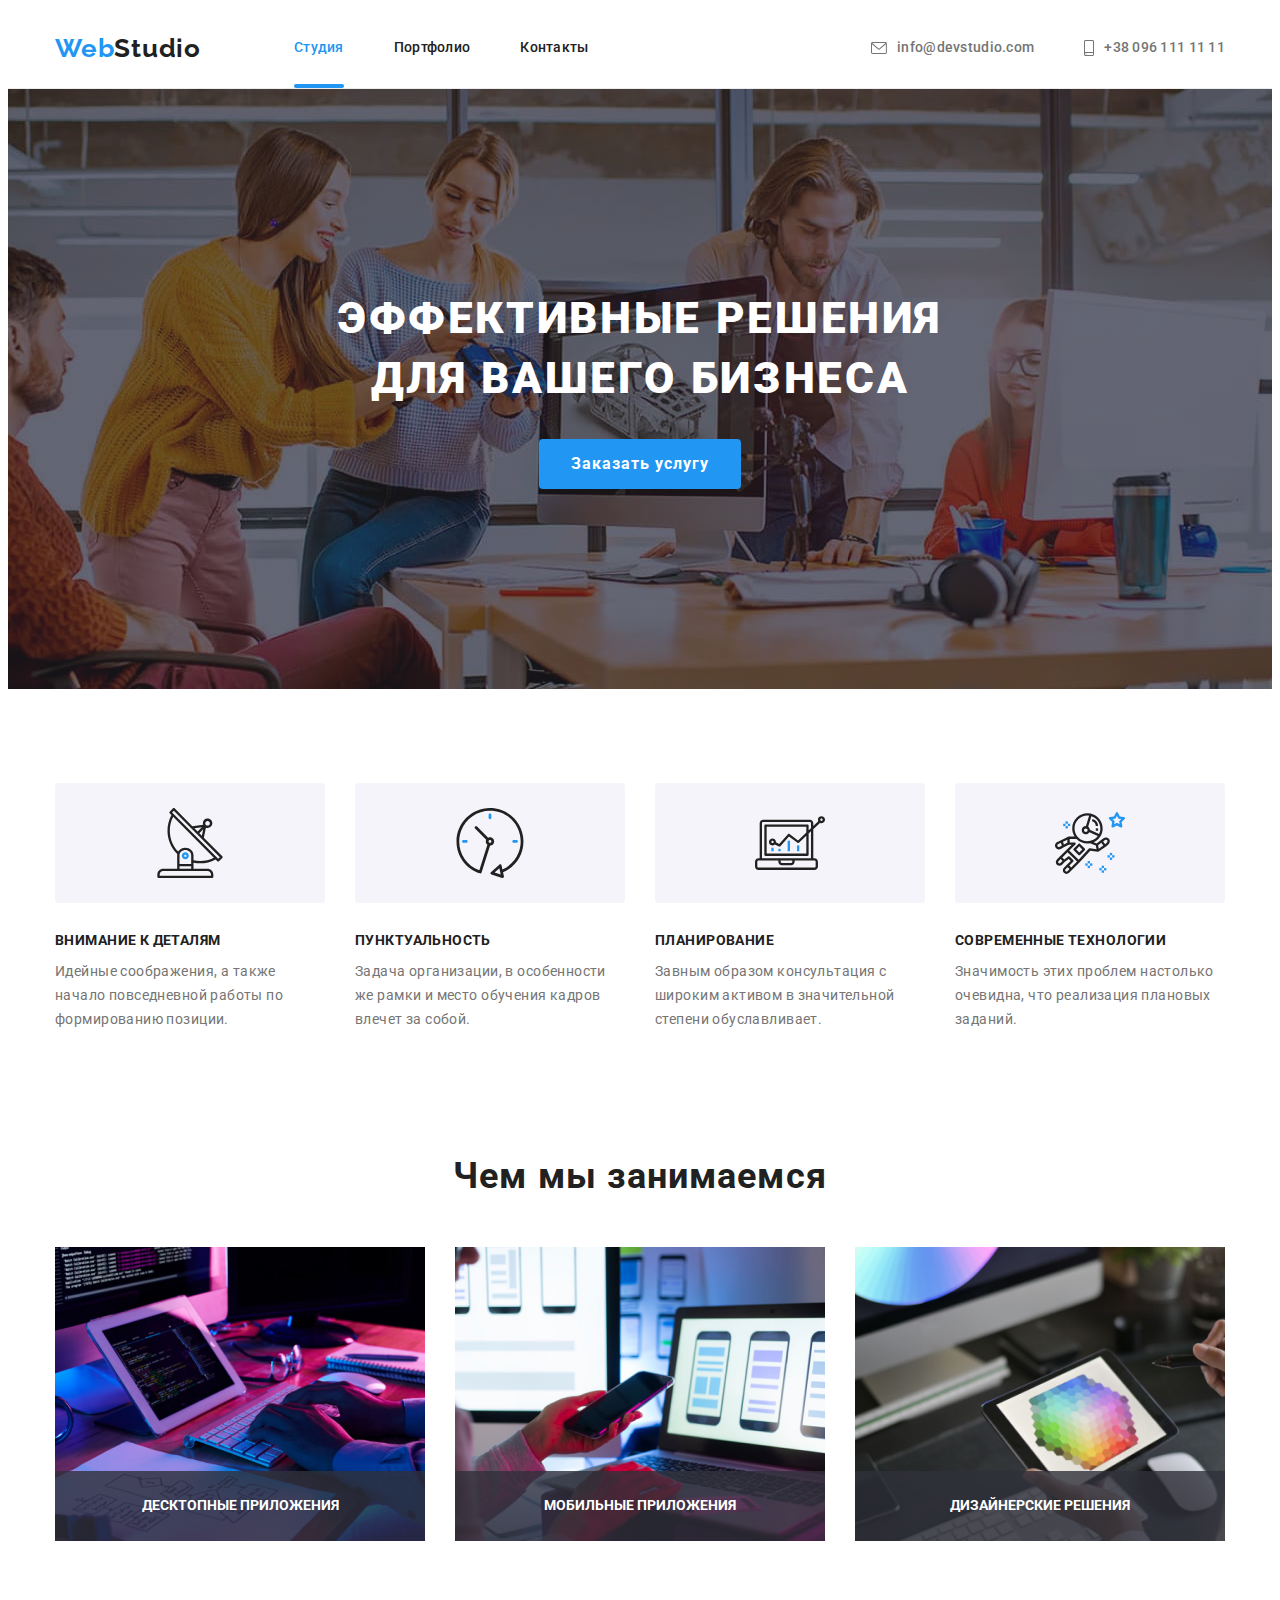
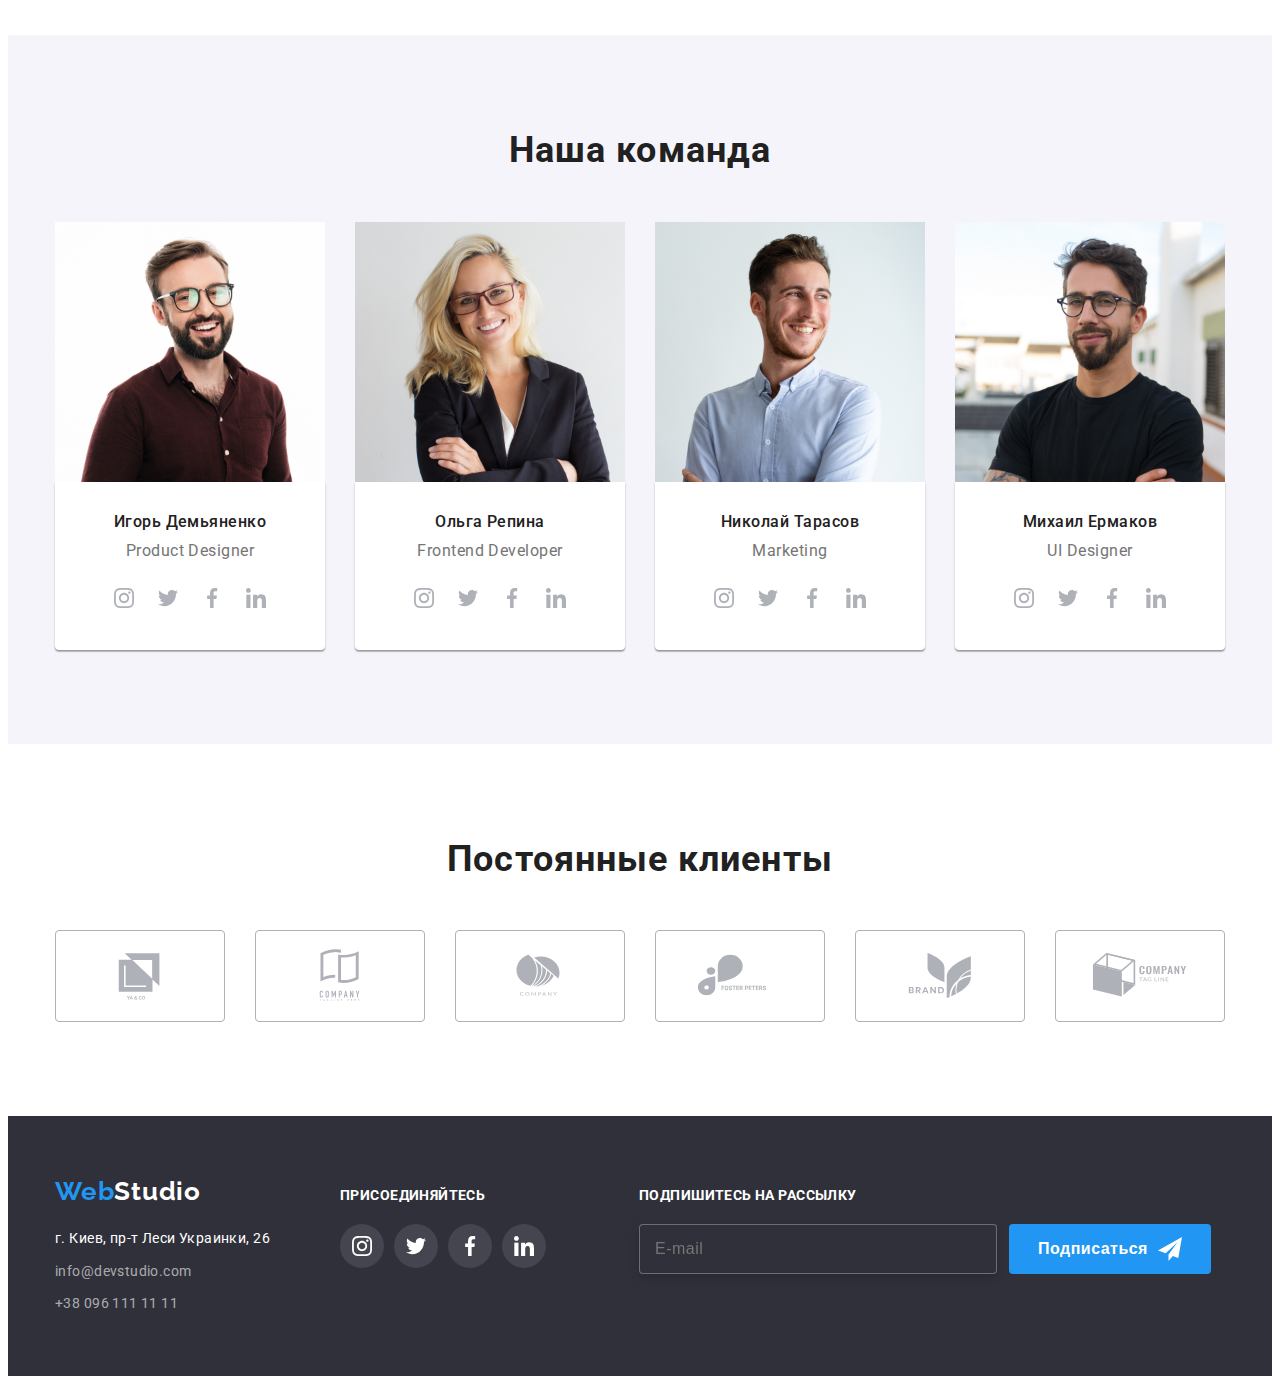
==== index.html @ f1fa8def "16521106" ====
<!DOCTYPE html>
<html lang="ru">
  <head>
    <meta http-equiv="content-type" content="text/html; charset=utf-8" />
    <meta name="viewport" content="width=device-width, initial-scale=1.0" />
    <link rel="preconnect" href="https://fonts.googleapis.com" />
    <link rel="preconnect" href="https://fonts.gstatic.com" crossorigin />
    <link
      href="https://fonts.googleapis.com/css2?family=Raleway:wght@700&family=Roboto:wght@400;500;700;900&display=swap"
      rel="stylesheet"
    />
    <!-- Modern-normalize -->
    <link
      rel="stylesheet"
      href="https://cdnjs.cloudflare.com/ajax/libs/modern-normalize/1.1.0/modern-normalize.min.css"
      integrity="sha512-wpPYUAdjBVSE4KJnH1VR1HeZfpl1ub8YT/NKx4PuQ5NmX2tKuGu6U/JRp5y+Y8XG2tV+wKQpNHVUX03MfMFn9Q=="
      crossorigin="anonymous"
      referrerpolicy="no-referrer"
    />
    <!-- Custom styles -->
    <!-- <link rel="stylesheet" href="./css/styles.css" /> -->
    <link rel="stylesheet" href="./css/main.min.css" />
    <title>Module 08</title>
  </head>
  <body>
    <!-- HEADER SECTION -->
    <header class="header">
      <div class="container header__container">
        <nav class="site-nav">
          <a href="/" lang="en" class="logo"
            >Web<span class="logo__header">Studio</span></a>
          <ul class="site-nav__list">
            <li class="site-nav__item">
              <a href="./index.html" class="link link_acent">Студия</a>
            </li>
            <li class="site-nav__item">
              <a href="./portfolio.html" class="link">Портфолио</a>
            </li>
            <li class="site-nav__item">
              <a href="/" class="link">Контакты</a></li>
          </ul>
        </nav>
        <ul class="contacts">
          <li class="contacts__item">
            <a href="mailto:info@devstudio.com" class="link header__mail"
              ><svg class="contacts__icon" width="16px" height="12px">
                <use xlink:href="./images/sprite.svg#icon-envelope"></use>
              </svg>
              info@devstudio.com</a
            >
          </li>
          <li class="contacts__item">
            <a href="tel:+380961111111" class="link header__phone"
              ><svg class="contacts__icon" width="10px" height="16px">
                <use xlink:href="./images/sprite.svg#icon-smartphone"></use>
              </svg>
              +38 096 111 11 11</a>
          </li>
        </ul>
      </div>
    </header>

<!-- MOBILE MENU -->

    <div class="mobile-menu conteiner">
      <ul class="mobile-nav">
        <li class="mobile-nav__item">
          <a href="" class="mobile-nav__link">Студия</a></li>
        <li class="mobile-nav__item">
          <a href="" class="mobile-nav__link">Портфолио</a></li>
        <li class="mobile-nav__item">
          <a href="" class="mobile-nav__link">Контакты</a></li>
      </ul>

      <ul class="mobile-contacts">
        <li class="mobile-contacts__item">
          <a href="tel:+380961111111" class="mobile-contacts__phone">+38 096 111 11 11</a></li>
        <li class="mobile-contacts__item">
          <a href="mailto:info@devstudio.com" class="mobile-contacts__mail">info@devstudio.com</a></li>
      </ul>

      <ul class="mobile-socials">
        <li class="mobile-socials__item">
          <a href="" class="mobile-socials__link">Instagram</a></li>
        <li class="mobile-socials__item">
          <a href="" class="mobile-socials__link">Twitter</a></li>
        <li class="mobile-socials__item">
          <a href="" class="mobile-socials__link">Facebook</a></li>
        <li class="mobile-socials__item">
          <a href="" class="mobile-socials__link">LinkedIn</a></li>
      </ul>
    
    
    </div>

    <!-- MAIN -->
    <main>
      <!-- HERO SECTION -->
      <section class="hero hero__overlay">
        <div class="container">
          <h1 class="hero__title">
            эффективные решения <br />
            для вашего бизнеса
          </h1>
          <button data-modal-open type="button" class="hero__button">
            Заказать услугу
          </button>
        </div>
      </section>
      <!-- HERO MODAL WINDOW -->
      <!-- <div data-modal class="backdrop is-hidden">
        <div class="modal">
          <button data-modal-close type="button" class="modal__button-close">
            <svg class="modal__icon-close" width="30px" height="30px">
              <use href="./images/sprite.svg#icon-close-modal"></use>
            </svg>
          </button> -->
          <!-- HERO FORM -->
         <!--  <form class="modal-form">
            <p class="modal-form__title">Оставьте свои данные, мы вам перзвоним</p>
            <label class="modal-form__label" for="user_name"
              >Имя
              <input class="modal-form__input" type="text" name="username" id="user_name"/>
              <svg class="modal-form__icon" width="12px" height="12px">
                <use href="./images/icons.svg#icon-name"></use>
              </svg>
            </label>
            <label class="modal-form__label" for="user_phone">Телефон
              <input
                class="modal-form__input"
                type="tel"
                name="phone_number"
                id="user_phone"
              />
              <svg class="modal-form__icon" width="12px" height="12px">
                <use href="./images/icons.svg#icon-phone"></use>
              </svg>
            </label>
            <label class="modal-form__label" for="user_email"
              >Почта
              <input class="modal-form__input" type="email" name="email" id="user_email"/>
              <svg class="modal-form__icon" width="12px" height="12px">
                <use href="./images/icons.svg#icon-mail"></use>
              </svg>
            </label>
            <label class="modal-form__label">Комментарий
              <textarea
                class="modal-form__input comments"
                name="comments"
                rows="6"
                placeholder="Введите текст"
              ></textarea>
            </label>
            <label class="checkbox-policy">
                <input class="checkbox-policy visually-hidden" type="checkbox"/>
                
                <svg class="checkbox-policy__icon" width="16px" height="15px">
                  <use href="./images/icons.svg#icon-checkbox"></use></svg>

              <span class="checkbox-policy__title">Соглашаюсь с рассылкой и принимаю
                <a href="./" class="checkbox-policy__link">Условия договора</a></span>
            </label>
            <button type="submit" class="modal-button__submit">Отправить</button>
          </form>
        </div>
      </div> -->

      <!-- FEATURES SECTION -->
      <section class="section">
        <div class="container">
          <h2 class="visually-hidden">features</h2>
          <ul class="features__list">
            <li class="features__item">
              <div class="features-image">
                <svg class="features-image__icon">
                  <use xlink:href="./images/sprite.svg#icon-antenna"></use>
                </svg>
              </div>
              <h3 class="features__title">внимание к деталям</h3>
              <p class="features__text">
                идейные соображения, а также начало повседневной работы по
                формированию позиции.
              </p>
            </li>
            <li class="features__item">
              <div class="features-image">
                <svg class="features-image__icon">
                  <use xlink:href="./images/sprite.svg#icon-clock"></use>
                </svg>
              </div>
              <h3 class="features__title">пунктуальность</h3>
              <p class="features__text">
                задача организации, в особенности же рамки и место обучения
                кадров влечет за собой.
              </p>
            </li>
            <li class="features__item">
              <div class="features-image">
                <svg class="features-image__icon">
                  <use xlink:href="./images/sprite.svg#icon-diagram"></use>
                </svg>
              </div>
              <h3 class="features__title">планирование</h3>
              <p class="features__text">
                завным образом консультация с широким активом в значительной
                степени обуславливает.
              </p>
            </li>
            <li class="features__item">
              <div class="features-image">
                <svg class="features-image__icon">
                  <use xlink:href="./images/sprite.svg#icon-astronaut"></use>
                </svg>
              </div>
              <h3 class="features__title">современные технологии</h3>
              <p class="features__text">
                значимость этих проблем настолько очевидна, что реализация
                плановых заданий.
              </p>
            </li>
          </ul>
        </div>
      </section>
      <!-- OFFERS SECTION -->
      <section class="section offers">
        <div class="container">
          <h2 class="section-title">чем мы занимаемся</h2>
          <ul class="offers__list">
            <li class="offers__item">
                <img src="./images/photo_1.png" alt="desk office" width="370" class="offers__image"/>
                <p class="offers__text">десктопные приложения</p>
            </li>
            <li class="offers__item">
                <img src="./images/photo_2.png" alt="mobile phones" width="370" class="offers__image"/>
                <p class="offers__text">мобильные приложения</p>
            </li>
            <li class="offers__item">
                <img src="./images/photo_3.png" alt="graphic tablet" width="370" class="offers__image"/>
                <p class="offers__text">дизайнерские решения</p>
            </li>
          </ul>
        </div>
      </section>
      <!-- TEAM SECTION -->
      <section class="section team">
        <div class="container">
          <h2 class="section-title">наша команда</h2>
          <ul class="team-cards">
            <li class="team-cards__item">
              <img src="./images/photo_4.png" alt="designer" width="100%" />
              <div class="team-member">
                <h3 class="team-member__name">игорь демьяненко</h3>
                <p lang="en" class="team-member__position">Product Designer</p>
                <ul class="social-networks">
                  <li class="social-networks__item">
                    <a href="" class="social-networks__link"
                      ><svg class="social-networks__icon" width="20px" height="20px">
                        <use href="./images/sprite.svg#icon-instagram"></use>
                      </svg>
                    </a>
                  </li>
                  <li class="social-networks__item">
                    <a href="" class="social-networks__link"
                      ><svg class="social-networks__icon" width="20px" height="20px">
                        <use href="./images/sprite.svg#icon-twitter"></use>
                      </svg>
                    </a>
                  </li>
                  <li class="social-networks__item">
                    <a href="" class="social-networks__link"
                      ><svg class="social-networks__icon" width="20px" height="20px">
                        <use href="./images/sprite.svg#icon-facebook"></use>
                      </svg>
                    </a>
                  </li>
                  <li class="social-networks__item">
                    <a href="" class="social-networks__link"
                      ><svg class="social-networks__icon" width="20px" height="20px">
                        <use href="./images/sprite.svg#icon-linkedin"></use>
                      </svg>
                    </a>
                  </li>
                </ul>
              </div>
            </li>

            <li class="team-cards__item">
              <img src="./images/photo_5.png" alt="developer" width="100%" />
              <div class="team-member">
                <h3 class="team-member__name">ольга репина</h3>
                <p lang="en" class="team-member__position">Frontend Developer</p>
                <ul class="social-networks">
                  <li class="social-networks__item">
                    <a href="" class="social-networks__link"
                      ><svg class="social-networks__icon" width="20px" height="20px">
                        <use href="./images/sprite.svg#icon-instagram"></use>
                      </svg>
                    </a>
                  </li>
                  <li class="social-networks__item">
                    <a href="" class="social-networks__link"
                      ><svg class="social-networks__icon" width="20px" height="20px">
                        <use href="./images/sprite.svg#icon-twitter"></use>
                      </svg>
                    </a>
                  </li>
                  <li class="social-networks__item">
                    <a href="" class="social-networks__link"
                      ><svg class="social-networks__icon" width="20px" height="20px">
                        <use href="./images/sprite.svg#icon-facebook"></use>
                      </svg>
                    </a>
                  </li>
                  <li class="social-networks__item">
                    <a href="" class="social-networks__link"
                      ><svg class="social-networks__icon" width="20px" height="20px">
                        <use href="./images/sprite.svg#icon-linkedin"></use>
                      </svg>
                    </a>
                  </li>
                </ul>
              </div>
            </li>

            <li class="team-cards__item">
              <img src="./images/photo_6.png" alt="marketing" width="100%" />
              <div class="team-member">
                <h3 class="team-member__name">николай тарасов</h3>
                <p lang="en" class="team-member__position">Marketing</p>
                <ul class="social-networks">
                  <li class="social-networks__item">
                    <a href="" class="social-networks__link"
                      ><svg class="social-networks__icon" width="20px" height="20px">
                        <use href="./images/sprite.svg#icon-instagram"></use>
                      </svg>
                    </a>
                  </li>
                  <li class="social-networks__item">
                    <a href="" class="social-networks__link"
                      ><svg class="social-networks__icon" width="20px" height="20px">
                        <use href="./images/sprite.svg#icon-twitter"></use>
                      </svg>
                    </a>
                  </li>
                  <li class="social-networks__item">
                    <a href="" class="social-networks__link"
                      ><svg class="social-networks__icon" width="20px" height="20px">
                        <use href="./images/sprite.svg#icon-facebook"></use>
                      </svg>
                    </a>
                  </li>
                  <li class="social-networks__item">
                    <a href="" class="social-networks__link"
                      ><svg class="social-networks__icon" width="20px" height="20px">
                        <use href="./images/sprite.svg#icon-linkedin"></use>
                      </svg>
                    </a>
                  </li>
                </ul>
              </div>
            </li>

            <li class="team-cards__item">
              <img src="./images/photo_7.png" alt="ui designer" width="100%" />
              <div class="team-member">
                <h3 class="team-member__name">михаил ермаков</h3>
                <p lang="en" class="team-member__position">UI Designer</p>
                <ul class="social-networks">
                  <li class="social-networks__item">
                    <a href="" class="social-networks__link"
                      ><svg class="social-networks__icon" width="20px" height="20px">
                        <use href="./images/sprite.svg#icon-instagram"></use>
                      </svg>
                    </a>
                  </li>
                  <li class="social-networks__item">
                    <a href="" class="social-networks__link"
                      ><svg class="social-networks__icon" width="20px" height="20px">
                        <use href="./images/sprite.svg#icon-twitter"></use>
                      </svg>
                    </a>
                  </li>
                  <li class="social-networks__item">
                    <a href="" class="social-networks__link"
                      ><svg class="social-networks__icon" width="20px" height="20px">
                        <use href="./images/sprite.svg#icon-facebook"></use>
                      </svg>
                    </a>
                  </li>
                  <li class="social-networks__item">
                    <a href="" class="social-networks__link"
                      ><svg class="social-networks__icon" width="20px" height="20px">
                        <use href="./images/sprite.svg#icon-linkedin"></use>
                      </svg>
                    </a>
                  </li>
                </ul>
              </div>
            </li>
          </ul>
        </div>
      </section>
      <!-- CLIENTS SECTION -->
      <section class="section">
        <div class="container">
          <h2 class="section-title">Постоянные клиенты</h2>
          <ul class="client-list">
            <li class="client-card">
              <a href="" class="client-card__link"
                ><svg class="client-card__icon" width="106px" height="60px">
                  <use href="./images/sprite.svg#icon-group-1"></use>
                </svg>
              </a>
            </li>
            <li class="client-card">
              <a href="" class="client-card__link"
                ><svg class="client-card__icon" width="106px" height="60px">
                  <use href="./images/sprite.svg#icon-group-2"></use>
                </svg>
              </a>
            </li>
            <li class="client-card">
              <a href="" class="client-card__link"
                ><svg class="client-card__icon" width="106px" height="60px">
                  <use href="./images/sprite.svg#icon-group-3"></use>
                </svg>
              </a>
            </li>
            <li class="client-card">
              <a href="" class="client-card__link"
                ><svg class="client-card__icon" width="106px" height="60px">
                  <use href="./images/sprite.svg#icon-group-4"></use>
                </svg>
              </a>
            </li>
            <li class="client-card">
              <a href="" class="client-card__link"
                ><svg class="client-card__icon" width="106px" height="60px">
                  <use href="./images/sprite.svg#icon-group-5"></use>
                </svg>
              </a>
            </li>
            <li class="client-card">
              <a href="" class="client-card__link"
                ><svg class="client-card__icon" width="106px" height="60px">
                  <use href="./images/sprite.svg#icon-group-6"></use>
                </svg>
              </a>
            </li>
          </ul>
        </div>
      </section>
    </main>

    <!-- FOOTER SECTION -->
    <footer class="footer">
      <div class="container footer__container">
        <div class="footer__contacts">
          <a href="/" lang="en" class="logo logo__footer"
            >Web<span class="logo__footer-acent">Studio</span></a>
          <address class="footer__address">г. Киев, пр-т Леси Украинки, 26</address> 
          <a href="mailto:info@devstudio.com" class="link footer__mail">info@devstudio.com</a>
          <a href="tel:+380961111111" class="link footer__phone">+38 096 111 11 11</a>
        </div>

        <!-- FOOTER SOCIAL -->
        <div class="footer-social">
          <p class="footer-social__title">присоединяйтесь</p>
          <ul class="footer-social__list">
            <li class="footer-social__item">
              <a href="" class="footer-social__link"
                ><svg class="footer-social__icon" width="20px" height="20px">
                  <use href="./images/sprite.svg#icon-instagram"></use>
                </svg>
              </a>
            </li>
            <li class="footer-social__item">
              <a href="" class="footer-social__link"
                ><svg class="footer-social__icon" width="20px" height="20px">
                  <use href="./images/sprite.svg#icon-twitter"></use>
                </svg>
              </a>
            </li>
            <li class="footer-social__item">
              <a href="" class="footer-social__link"
                ><svg class="footer-social__icon" width="20px" height="20px">
                  <use href="./images/sprite.svg#icon-facebook"></use>
                </svg>
              </a>
            </li>
            <li class="footer-social__item">
              <a href="" class="footer-social__link"
                ><svg class="footer-social__icon" width="20px" height="20px">
                  <use href="./images/sprite.svg#icon-linkedin"></use>
                </svg>
              </a>
            </li>
          </ul>
        </div>

        <!-- FOOTER FORM -->
        <form class="footer-form">
          <label class="footer-form__label">
            <span class="footer-form__title">подпишитесь на рассылку</span>
            <input
              class="footer-form__input"
              type="email"
              name="email"
              placeholder="E-mail"
            />
          </label>
          <button type="submit" class="footer-form__button">
            Подписаться
            <svg class="footer-form__icon" width="24px" height="24px">
              <use href="./images/icons.svg#icon-send"></use>
            </svg>
          </button>
        </form>
      </div>
    </footer>
    <script src="./js/modal.js"></script>
  </body>
</html>
---- css/main.min.css ----
:root{--primary-text-color: #757575;--primary-title-color: #212121;--icon-color: #AFB1B8;--primary-button-color: #2196F3;--accent-color: #188CE8;--primary-transition-durat: 250ms;--primary-transition-timing-function: cubic-bezier(0.4, 0, 0.2, 1)}.visually-hidden{position:absolute;white-space:nowrap;width:1px;height:1px;overflow:hidden;border:0;padding:0;clip:rect(0 0 0 0);-webkit-clip-path:inset(50%);clip-path:inset(50%);margin:-1px}body{font-family:'Roboto', 'sans-serif';color:var(--primary-text-color)}*,::after,::before{-webkit-box-sizing:border-box;box-sizing:border-box}h1,h2,h3,p{margin:0;padding:0}ul{list-style:none;margin:0;padding:0}img{display:block;max-width:100%;height:auto}.container{padding-left:15px;padding-right:15px;margin:0 auto}@media screen and (min-width: 480px){.container{width:480px}}@media screen and (min-width: 768px){.container{width:768px}}@media screen and (min-width: 1200px){.container{width:1200px}}@media screen and (max-width: 1199.98px){.section{padding-top:60px;padding-bottom:60px}}@media screen and (min-width: 1200px){.section{padding-top:94px;padding-bottom:94px}}.section-title{font-size:36px;line-height:1.17;letter-spacing:.03em;text-align:center;color:var(--primary-title-color);margin-bottom:50px}.section-title::first-letter{text-transform:capitalize}@media screen and (max-width: 1199.98px){.section-title{font-size:28px;line-height:1.17;letter-spacing:.03em;margin-bottom:30px}}.logo{text-decoration:none;font-family:'Raleway';font-style:normal;font-weight:700;font-size:26px;line-height:1.19;letter-spacing:.03em;color:var(--primary-button-color);padding-top:24px;padding-bottom:24px;-webkit-transition-property:color, -webkit-text-decoration-color;transition-property:color, -webkit-text-decoration-color;transition-property:text-decoration-color, color;transition-property:text-decoration-color, color, -webkit-text-decoration-color;-webkit-transition-duration:var(--primary-transition-durat);transition-duration:var(--primary-transition-durat);-webkit-transition-timing-function:var(--primary-transition-timing-function);transition-timing-function:var(--primary-transition-timing-function)}@media screen and (max-width: 1199.98px){.logo{font-size:24px;text-align:center}}.logo__header{color:var(--primary-title-color)}.logo__text:hover,.logo__text:focus{-webkit-text-decoration-color:var(--accent-color);text-decoration-color:var(--accent-color);color:var(--accent-color)}.logo__footer{display:block;padding:0;margin-bottom:20px}.logo__footer-acent{color:#FFFFFF}.site-nav{display:-webkit-box;display:-ms-flexbox;display:flex;-webkit-box-align:center;-ms-flex-align:center;align-items:center;-webkit-box-pack:center;-ms-flex-pack:center;justify-content:center}.site-nav__list{display:-webkit-box;display:-ms-flexbox;display:flex;margin-left:93px}@media screen and (max-width: 767.98px){.site-nav__list{display:none}}@media screen and (max-width: 1199.98px){.site-nav__list{margin-left:88px}}.site-nav__item{position:relative}.link{text-decoration:none;font-family:'Roboto';font-style:normal;font-weight:500;font-size:14px;line-height:1.14;letter-spacing:.02em;color:var(--primary-title-color);display:block;-webkit-transition-property:color;transition-property:color;-webkit-transition-duration:var(--primary-transition-durat);transition-duration:var(--primary-transition-durat);-webkit-transition-timing-function:var(--primary-transition-timing-function);transition-timing-function:var(--primary-transition-timing-function);padding-top:32px;padding-bottom:32px}.link:hover,.link:focus{-webkit-text-decoration-color:var(--accent-color);text-decoration-color:var(--accent-color);color:var(--accent-color)}.link_acent{color:var(--primary-button-color)}.link_acent::after{position:absolute;bottom:0;display:block;content:"";width:100%;height:4px;border-radius:2px;background:var(--primary-button-color)}.header__mail,.header__phone{display:-webkit-inline-box;display:-ms-inline-flexbox;display:inline-flex;-webkit-box-align:center;-ms-flex-align:center;align-items:center;color:var(--primary-text-color);text-transform:lowercase}@media screen and (max-width: 1199.98px){.header__mail,.header__phone{padding:0;font-weight:500;font-size:12px;line-height:1.14;letter-spacing:.02em}}.contacts{display:-webkit-box;display:-ms-flexbox;display:flex;margin-left:auto}@media screen and (max-width: 767.98px){.contacts{display:none}}@media screen and (max-width: 1199.98px){.contacts{-webkit-box-orient:vertical;-webkit-box-direction:normal;-ms-flex-direction:column;flex-direction:column}}.site-nav__item:nth-last-child(-n+2){margin-left:50px}.contacts .contacts__item+.contacts__item{margin-left:50px}@media screen and (max-width: 1199.98px){.contacts .contacts__item+.contacts__item{margin:0;padding:0}}@media screen and (max-width: 1199.98px){.contacts__item:nth-child(1){margin-bottom:10px}}.contacts__icon{fill:currentColor;margin-right:10px}@media screen and (max-width: 1199.98px){.contacts__icon{zoom:0.875}}.mobile-menu{position:fixed;top:0;left:0;width:100%;height:100%;padding:48px 40px;display:-webkit-box;display:-ms-flexbox;display:flex;-webkit-box-orient:vertical;-webkit-box-direction:normal;-ms-flex-direction:column;flex-direction:column;background-color:#fff}@media screen and (min-width: 1200px){.mobile-menu{display:none}}@media screen and (min-width: 768px) and (max-width: 1199.98px){.mobile-menu{display:none}}.mobile-nav__item:first-child{margin-bottom:36px}.mobile-nav__item:nth-child(2){margin-bottom:32px}.mobile-nav__link{text-decoration:none;font-family:'Roboto';font-style:normal;font-weight:500;font-size:40px;line-height:1.17;letter-spacing:.02em;color:var(--primary-title-color);-webkit-transition-property:color;transition-property:color;-webkit-transition-duration:var(--primary-transition-durat);transition-duration:var(--primary-transition-durat);-webkit-transition-timing-function:var(--primary-transition-timing-function);transition-timing-function:var(--primary-transition-timing-function)}.mobile-contacts{margin-top:auto;margin-bottom:64px}.mobile-contacts__item:first-child{margin-bottom:32px}.mobile-contacts__phone{text-decoration:none;font-family:'Roboto';font-style:normal;font-weight:500;font-size:34px;line-height:1.17;letter-spacing:.02em;color:var(--primary-button-color)}.mobile-contacts__mail{text-decoration:none;font-family:'Roboto';font-style:normal;font-weight:500;font-size:24px;line-height:1.17;letter-spacing:.02em;color:var(--primary-text-color)}.mobile-socials{display:-webkit-box;display:-ms-flexbox;display:flex}.mobile-socials__item{padding:0 10px;border-left:1px solid rgba(33,33,33,0.2)}.mobile-socials__item:first-child{padding-left:0;border-left:none}.mobile-socials__link{text-decoration:none;font-family:'Roboto';font-style:normal;font-weight:500;font-size:18px;line-height:1.22;letter-spacing:.02em;color:var(--primary-button-color)}.hero__button{font-family:'Roboto';font-style:normal;font-weight:700;font-size:16px;line-height:1.88;letter-spacing:.06em;border:none;border-radius:4px;background-color:var(--primary-button-color);color:#FFFFFF;cursor:pointer;padding:10px 32px;-webkit-transition-property:background-color, color;transition-property:background-color, color;-webkit-transition-duration:var(--primary-transition-durat);transition-duration:var(--primary-transition-durat);-webkit-transition-timing-function:var(--primary-transition-timing-function);transition-timing-function:var(--primary-transition-timing-function)}.hero__button:hover,.hero__button:focus{color:var(--accent-color);background-color:#FFFFFF}.modal__button-close{position:absolute;top:8px;right:8px;display:-webkit-box;display:-ms-flexbox;display:flex;-webkit-box-pack:center;-ms-flex-pack:center;justify-content:center;-webkit-box-align:center;-ms-flex-align:center;align-items:center;width:30px;height:30px;color:#000;border:1px solid rgba(0,0,0,0.1);background-color:#FFFFFF;border-radius:50%;cursor:pointer;-webkit-transition-property:background-color;transition-property:background-color;-webkit-transition-duration:var(--primary-transition-durat);transition-duration:var(--primary-transition-durat);-webkit-transition-timing-function:var(--primary-transition-timing-function);transition-timing-function:var(--primary-transition-timing-function);fill:currentColor}.modal__button-close:hover,.modal__button-close:focus{color:#FFFFFF;background-color:var(--primary-button-color)}.modal-button__submit{display:-webkit-box;display:-ms-flexbox;display:flex;font-weight:700;font-size:16px;line-height:1.88;letter-spacing:.06em;cursor:pointer;color:#FFFFFF;padding:10px 55px;background:var(--primary-button-color);-webkit-box-shadow:0px 4px 4px rgba(0,0,0,0.15);box-shadow:0px 4px 4px rgba(0,0,0,0.15);border-radius:4px;border:none;margin:0 auto;-webkit-transition-property:background-color;transition-property:background-color;-webkit-transition-duration:var(--primary-transition-durat);transition-duration:var(--primary-transition-durat);-webkit-transition-timing-function:var(--primary-transition-timing-function);transition-timing-function:var(--primary-transition-timing-function)}.modal-button__submit:hover,.modal-button__submit:focus{background:var(--accent-color)}.footer-form__button{cursor:pointer;font-weight:700;font-size:16px;line-height:1.88;letter-spacing:.03em;display:-webkit-box;display:-ms-flexbox;display:flex;-webkit-box-align:center;-ms-flex-align:center;align-items:center;text-align:center;color:#FFFFFF;padding:10px 29px;background:var(--primary-button-color);border-radius:4px;border:none;-webkit-transition-property:background-color;transition-property:background-color;-webkit-transition-duration:var(--primary-transition-durat);transition-duration:var(--primary-transition-durat);-webkit-transition-timing-function:var(--primary-transition-timing-function);transition-timing-function:var(--primary-transition-timing-function)}@media screen and (max-width: 1199.98px){.footer-form__button{margin:0 auto}}.footer-form__button:hover,.footer-form__button:focus{background-color:var(--accent-color)}.filter__button{font-family:'Roboto';font-style:normal;font-weight:500;font-size:16px;line-height:1.6;letter-spacing:0.03em;cursor:pointer;border:none;border-radius:4px;padding:6px 22px;color:var(--primary-title-color);-webkit-transition-property:background-color, color, -webkit-box-shadow;transition-property:background-color, color, -webkit-box-shadow;transition-property:background-color, color, box-shadow;transition-property:background-color, color, box-shadow, -webkit-box-shadow;-webkit-transition-duration:var(--primary-transition-durat);transition-duration:var(--primary-transition-durat);-webkit-transition-timing-function:var(--primary-transition-timing-function);transition-timing-function:var(--primary-transition-timing-function)}.filter__button:hover,.filter__button:focus{background-color:var(--accent-color);color:#FFFFFF;-webkit-box-shadow:0px 3px 1px rgba(0,0,0,0.1),0px 1px 2px rgba(0,0,0,0.08),0px 2px 2px rgba(0,0,0,0.12);box-shadow:0px 3px 1px rgba(0,0,0,0.1),0px 1px 2px rgba(0,0,0,0.08),0px 2px 2px rgba(0,0,0,0.12)}.filter__button-acent{background-color:var(--primary-button-color);color:#FFFFFF}.social-networks{display:-webkit-box;display:-ms-flexbox;display:flex;-webkit-box-align:center;-ms-flex-align:center;align-items:center;-webkit-box-pack:center;-ms-flex-pack:center;justify-content:center}.social-networks__link{display:-webkit-box;display:-ms-flexbox;display:flex;-webkit-box-align:center;-ms-flex-align:center;align-items:center;-webkit-box-pack:center;-ms-flex-pack:center;justify-content:center;width:44px;height:44px;color:var(--icon-color);border-radius:50%;-webkit-transition-property:background-color, color;transition-property:background-color, color;-webkit-transition-duration:var(--primary-transition-durat);transition-duration:var(--primary-transition-durat);-webkit-transition-timing-function:var(--primary-transition-timing-function);transition-timing-function:var(--primary-transition-timing-function)}.social-networks__link:hover,.social-networks__link:focus{background-color:var(--primary-button-color);color:#FFFFFF}.social-networks__icon{fill:currentColor}.footer-social{margin-right:93px}@media screen and (max-width: 767.98px){.footer-social{margin-right:auto;margin-left:auto;margin-bottom:60px}}@media screen and (min-width: 768px) and (max-width: 1199.98px){.footer-social{margin-right:89px;margin-left:auto;margin-bottom:60px}}.footer-social__title,.footer-form__title{display:block;font-weight:700;font-size:14px;line-height:1.14;letter-spacing:.03em;text-transform:uppercase;color:#FFFFFF;margin-bottom:20px}@media screen and (max-width: 1199.98px){.footer-social__title,.footer-form__title{text-align:center}}.footer-social__list{display:-webkit-box;display:-ms-flexbox;display:flex}@media screen and (max-width: 1199.98px){.footer-social__list{-webkit-box-pack:center;-ms-flex-pack:center;justify-content:center}}.footer-social__item{margin-right:10px}.footer-social__item:nth-last-child(1){margin-right:0}.footer-social__link{display:-webkit-box;display:-ms-flexbox;display:flex;-webkit-box-align:center;-ms-flex-align:center;align-items:center;-webkit-box-pack:center;-ms-flex-pack:center;justify-content:center;width:44px;height:44px;border-radius:50%;color:#FFFFFF;background:rgba(255,255,255,0.1);-webkit-transition-property:background-color;transition-property:background-color;-webkit-transition-duration:var(--primary-transition-durat);transition-duration:var(--primary-transition-durat);-webkit-transition-timing-function:var(--primary-transition-timing-function);transition-timing-function:var(--primary-transition-timing-function)}.footer-social__link:hover,.footer-social__link:focus{background-color:var(--primary-button-color)}.footer-social__icon{fill:currentColor}.backdrop{position:fixed;top:0;left:0;z-index:3;width:100%;height:100%;background:rgba(0,0,0,0.2);-webkit-transition:opacity var(--primary-transition-durat) var(--primary-transition-timing-function);transition:opacity var(--primary-transition-durat) var(--primary-transition-timing-function)}.is-hidden{opacity:0;pointer-events:none}.modal{position:absolute;padding:40px;top:50%;left:50%;width:528px;height:581px;background-color:#FFFFFF;-webkit-box-shadow:0px 1px 3px rgba(0,0,0,0.12),0px 1px 1px rgba(0,0,0,0.14),0px 2px 1px rgba(0,0,0,0.2);box-shadow:0px 1px 3px rgba(0,0,0,0.12),0px 1px 1px rgba(0,0,0,0.14),0px 2px 1px rgba(0,0,0,0.2);border-radius:4px;opacity:1;-webkit-transform:translate(-50%, -50%) scale(1);transform:translate(-50%, -50%) scale(1);-webkit-transition:opacity var(--primary-transition-durat) var(--primary-transition-timing-function),-webkit-transform var(--primary-transition-durat) var(--primary-transition-timing-function);transition:opacity var(--primary-transition-durat) var(--primary-transition-timing-function),-webkit-transform var(--primary-transition-durat) var(--primary-transition-timing-function);transition:transform var(--primary-transition-durat) var(--primary-transition-timing-function),opacity var(--primary-transition-durat) var(--primary-transition-timing-function);transition:transform var(--primary-transition-durat) var(--primary-transition-timing-function),opacity var(--primary-transition-durat) var(--primary-transition-timing-function),-webkit-transform var(--primary-transition-durat) var(--primary-transition-timing-function)}.modal-form{width:100%;display:block}.modal-form__title{font-weight:700;font-size:20px;line-height:1.15;letter-spacing:0.03em;color:var(--primary-title-color);text-align:center;margin-bottom:12px}.modal-form__label{position:relative;display:-webkit-box;display:-ms-flexbox;display:flex;-webkit-box-orient:vertical;-webkit-box-direction:normal;-ms-flex-direction:column;flex-direction:column;width:100%;font-weight:400;font-size:12px;line-height:1.17;letter-spacing:0.01em;color:var(--primary-text-color);margin-bottom:10px}.modal-form__label:nth-child(5){margin-bottom:20px}.modal-form__label:focus-within .modal-form__input{outline:0;border-color:var(--primary-button-color)}.modal-form__label:focus-within .modal-form__icon{color:var(--primary-button-color)}.modal-form__label:hover .modal-form__icon,.modal-form__label:focus .modal-form__icon{color:var(--primary-button-color)}.modal-form__input{width:100%;font-weight:400;font-size:14px;line-height:1.14;letter-spacing:0.01em;color:var(--primary-title-color);padding:12px 16px;padding-left:42px;margin-top:4px;cursor:pointer;border:1px solid rgba(33,33,33,0.2);border-radius:4px;-webkit-transition:border-color var(--primary-transition-durat) var(--primary-transition-timing-function);transition:border-color var(--primary-transition-durat) var(--primary-transition-timing-function)}.modal-form__input:hover,.modal-form__input:focus{border-color:var(--primary-button-color)}.modal-form__icon{fill:currentColor;position:absolute;left:12px;bottom:13px;color:var(--primary-title-color);-webkit-transition:border-color var(--primary-transition-durat) var(--primary-transition-timing-function);transition:border-color var(--primary-transition-durat) var(--primary-transition-timing-function)}.comments{padding-left:12px}.comments::-webkit-input-placeholder{color:rgba(117,117,117,0.5)}.comments:-ms-input-placeholder{color:rgba(117,117,117,0.5)}.comments::-ms-input-placeholder{color:rgba(117,117,117,0.5)}.comments::placeholder{color:rgba(117,117,117,0.5)}.checkbox-policy{display:-webkit-box;display:-ms-flexbox;display:flex;-webkit-box-align:center;-ms-flex-align:center;align-items:center;-webkit-box-pack:center;-ms-flex-pack:center;justify-content:center;cursor:pointer;font-size:14px;line-height:1.71;letter-spacing:0.3em;margin-bottom:30px}.checkbox-policy:checked+.checkbox-policy__icon{background-color:var(--primary-button-color);border-color:var(--primary-button-color);background-origin:border-box}.checkbox-policy:focus+.checkbox-policy__icon{border-color:var(--accent-color)}.checkbox-policy:hover+.checkbox-policy__icon{border-color:var(--accent-color)}.checkbox-policy__icon{width:16px;height:15px;margin-right:7px;fill:currentColor;color:#FFFFFF;border:2px solid var(--primary-title-color);border-radius:2px;-webkit-transition:var(--primary-transition-durat);transition:var(--primary-transition-durat);-webkit-transition-timing-function:var(--primary-transition-timing-function);transition-timing-function:var(--primary-transition-timing-function)}.checkbox-policy__title{font-weight:400;font-size:14px;line-height:1.71;letter-spacing:0.03em;color:var(--primary-text-color)}.checkbox-policy__link{color:var(--primary-button-color)}.footer-form{display:-webkit-box;display:-ms-flexbox;display:flex;-webkit-box-align:end;-ms-flex-align:end;align-items:flex-end}@media screen and (max-width: 1199.98px){.footer-form{-webkit-box-orient:vertical;-webkit-box-direction:normal;-ms-flex-direction:column;flex-direction:column}}@media screen and (min-width: 768px) and (max-width: 1199.98px){.footer-form{margin:0 auto}}.footer-form__label{width:358px;margin-right:12px}@media screen and (max-width: 1199.98px){.footer-form__label{margin:0;width:450px}}.footer-form__input{cursor:pointer;font-weight:400;font-size:16px;line-height:1.25;letter-spacing:.03em;width:inherit;color:rgba(255,255,255,0.6);border:1px solid rgba(255,255,255,0.3);-webkit-filter:drop-shadow(0px 4px 4px rgba(0,0,0,0.15));filter:drop-shadow(0px 4px 4px rgba(0,0,0,0.15));border-radius:4px;background-color:#2F303A;padding:14px 14px 14px 15px}@media screen and (max-width: 1199.98px){.footer-form__input{margin-bottom:20px}}.footer-form__icon{fill:currentColor;margin-left:10px}.filter__list{list-style:none;display:-webkit-box;display:-ms-flexbox;display:flex;-webkit-box-align:center;-ms-flex-align:center;align-items:center;-webkit-box-pack:center;-ms-flex-pack:center;justify-content:center;margin-bottom:50px}@media screen and (max-width: 767.98px){.filter__list{-ms-flex-wrap:wrap;flex-wrap:wrap;-webkit-box-pack:start;-ms-flex-pack:start;justify-content:flex-start;margin-bottom:40px}}.filter__item{text-align:left;margin-right:8px}.filter__item:last-child{margin-right:0}@media screen and (max-width: 767.98px){.filter__item:nth-child(-n+3){margin-bottom:15px}}.header{background-color:#FFFFFF;border-bottom:1px solid #ECECEC}.header__container{display:-webkit-box;display:-ms-flexbox;display:flex;-webkit-box-align:center;-ms-flex-align:center;align-items:center}.hero{text-align:center;padding-top:200px;padding-bottom:200px}@media screen and (max-width: 1199.98px){.hero{padding-top:118px;padding-bottom:118px}}.hero__overlay{max-width:1600px;height:600px;margin-left:auto;margin-right:auto;background-image:-webkit-gradient(linear, left top, right top, from(rgba(47,48,58,0.4)), to(rgba(47,48,58,0.4))),url(../images/hero/hero.jpg);background-image:linear-gradient(to right, rgba(47,48,58,0.4), rgba(47,48,58,0.4)),url(../images/hero/hero.jpg);background-repeat:no-repeat;background-size:cover;background-position:center;background-color:#2F303A}@media screen and (min-width: 768px) and (max-width: 1199.98px){.hero__overlay{background-image:-webkit-gradient(linear, left top, right top, from(rgba(47,48,58,0.4)), to(rgba(47,48,58,0.4))),url(../images/hero/hero-tab.jpg);background-image:linear-gradient(to right, rgba(47,48,58,0.4), rgba(47,48,58,0.4)),url(../images/hero/hero-tab.jpg);max-width:768px;height:400px}}@media screen and (max-width: 767.98px){.hero__overlay{background-image:-webkit-gradient(linear, left top, right top, from(rgba(47,48,58,0.4)), to(rgba(47,48,58,0.4))),url(../images/hero/hero-mob.jpg);background-image:linear-gradient(to right, rgba(47,48,58,0.4), rgba(47,48,58,0.4)),url(../images/hero/hero-mob.jpg);max-width:480px;height:400px}}.hero__title{font-weight:900;font-size:44px;line-height:1.36;letter-spacing:.06em;text-transform:uppercase;color:#FFFFFF;margin-bottom:30px}@media screen and (max-width: 1199.98px){.hero__title{font-weight:900;font-size:26px;line-height:1.62;letter-spacing:.06em}}.offers{padding-top:0}@media screen and (max-width: 1199.98px){.offers{display:none}}.offers__list{display:-webkit-box;display:-ms-flexbox;display:flex;-webkit-box-pack:justify;-ms-flex-pack:justify;justify-content:space-between;padding-left:0}.offers__item{padding-left:0;display:-webkit-box;display:-ms-flexbox;display:flex;margin-right:30px;position:relative}.offers__item:nth-child(3n){margin-right:0px}.offers__image{display:block;max-width:100%}.offers__text{position:absolute;display:-webkit-box;display:-ms-flexbox;display:flex;-webkit-box-align:center;-ms-flex-align:center;align-items:center;-webkit-box-pack:center;-ms-flex-pack:center;justify-content:center;bottom:0;left:0;width:100%;height:70px;font-weight:700;font-size:14px;line-height:1.14;text-transform:uppercase;color:#FFFFFF;background-image:-webkit-gradient(linear, left top, right top, from(rgba(47,48,58,0.8)), to(rgba(47,48,58,0.8)));background-image:linear-gradient(to right, rgba(47,48,58,0.8), rgba(47,48,58,0.8))}.team{background-color:#F5F4FA}.team-cards{list-style:none;display:-webkit-box;display:-ms-flexbox;display:flex;-ms-flex-wrap:wrap;flex-wrap:wrap}.team-cards__item{border-radius:0px 0px 4px 4px;background-color:#FFFFFF}@media screen and (max-width: 767.98px){.team-cards__item{width:450px}.team-cards__item:nth-child(-n+3){margin-bottom:30px}}@media screen and (min-width: 768px) and (max-width: 1199.98px){.team-cards__item{width:354px}.team-cards__item:nth-child(odd){margin-right:30px}.team-cards__item:nth-child(-n+2){margin-bottom:30px}}@media screen and (min-width: 1200px){.team-cards__item{width:270px;margin-right:30px}.team-cards__item:nth-child(4n){margin-right:0}}.team-member{padding:30px;-webkit-box-shadow:0px 1px 3px rgba(0,0,0,0.12),0px 1px 1px rgba(0,0,0,0.14),0px 2px 1px rgba(0,0,0,0.2);box-shadow:0px 1px 3px rgba(0,0,0,0.12),0px 1px 1px rgba(0,0,0,0.14),0px 2px 1px rgba(0,0,0,0.2);border-radius:0px 0px 4px 4px}.team-member__name{font-weight:500;font-size:16px;line-height:1.19;letter-spacing:.03em;text-align:center;text-transform:capitalize;color:var(--primary-title-color);margin-bottom:10px}.team-member__position{font-size:16px;line-height:1.19;letter-spacing:.03em;text-align:center;margin-bottom:16px}.client-list{display:-webkit-box;display:-ms-flexbox;display:flex;-ms-flex-wrap:wrap;flex-wrap:wrap;-webkit-box-align:center;-ms-flex-align:center;align-items:center;-webkit-box-pack:center;-ms-flex-pack:center;justify-content:center}.client-card{display:-webkit-box;display:-ms-flexbox;display:flex;-webkit-box-align:center;-ms-flex-align:center;align-items:center;-webkit-box-pack:center;-ms-flex-pack:center;justify-content:center}@media screen and (max-width: 767.98px){.client-card:nth-child(odd){margin-right:30px}.client-card:nth-child(-n+4){margin-bottom:30px}}@media screen and (min-width: 768px) and (max-width: 1199.98px){.client-card{margin-right:30px}.client-card:nth-child(3n){margin-right:0}.client-card:nth-child(-n+3){margin-bottom:30px}}@media screen and (min-width: 1200px){.client-card{margin-right:30px}.client-card:nth-last-child(1){margin-right:0}}.client-card__link{display:-webkit-box;display:-ms-flexbox;display:flex;width:170px;height:92px;-webkit-box-align:center;-ms-flex-align:center;align-items:center;-webkit-box-pack:center;-ms-flex-pack:center;justify-content:center;border:1px solid #AFB1B8;border-radius:4px;color:var(--icon-color);-webkit-transition-property:border, color;transition-property:border, color;-webkit-transition-duration:var(--primary-transition-durat);transition-duration:var(--primary-transition-durat);-webkit-transition-timing-function:var(--primary-transition-timing-function);transition-timing-function:var(--primary-transition-timing-function)}@media screen and (min-width: 480px){.client-card__link{width:210px}}@media screen and (min-width: 768px){.client-card__link{width:226px}}@media screen and (min-width: 1200px){.client-card__link{width:170px}}.client-card__link:hover,.client-card__link:focus{color:var(--primary-button-color);border:1px solid var(--primary-button-color)}.client-card__icon{fill:currentColor}.features__list{list-style:none;display:-webkit-box;display:-ms-flexbox;display:flex;-ms-flex-wrap:wrap;flex-wrap:wrap}@media screen and (min-width: 480px){.features__item{display:block;width:450px;margin-bottom:30px}}@media screen and (min-width: 768px){.features__item{display:block;width:354px;-ms-flex-wrap:wrap;flex-wrap:wrap}.features__item:nth-child(odd){margin-right:30px}}@media screen and (min-width: 1200px){.features__item{display:block;width:270px;-ms-flex-wrap:wrap;flex-wrap:wrap;margin-right:30px}.features__item:last-child{margin-right:0}}@media screen and (min-width: 480px){.features-image{display:-webkit-box;display:-ms-flexbox;display:flex;width:450px;height:120px;-webkit-box-align:center;-ms-flex-align:center;align-items:center;-webkit-box-pack:center;-ms-flex-pack:center;justify-content:center;background-color:#F5F4FA;border-radius:4px;margin-bottom:30px}}@media screen and (min-width: 768px){.features-image{display:-webkit-box;display:-ms-flexbox;display:flex;-ms-flex-wrap:wrap;flex-wrap:wrap;width:354px;height:120px;-webkit-box-align:center;-ms-flex-align:center;align-items:center;-webkit-box-pack:center;-ms-flex-pack:center;justify-content:center;margin-bottom:30px;background-color:#F5F4FA;border-radius:4px}}@media screen and (min-width: 1200px){.features-image{display:-webkit-box;display:-ms-flexbox;display:flex;width:270px;height:120px;-webkit-box-align:center;-ms-flex-align:center;align-items:center;-webkit-box-pack:center;-ms-flex-pack:center;justify-content:center;margin-bottom:30px;background-color:#F5F4FA;border-radius:4px}}.features-image__icon{width:70px;height:70px;margin:0}.features__title{font-size:14px;line-height:1.14;letter-spacing:.03em;text-transform:uppercase;color:var(--primary-title-color);margin-bottom:10px}@media screen and (max-width: 767.98px){.features__title{text-align:center}}.features__text{font-size:14px;line-height:1.72;letter-spacing:.03em;color:var(--primary-text-color)}.features__text::first-letter{text-transform:capitalize}.footer{background-color:#2F303A;padding-top:60px;padding-bottom:60px}@media screen and (min-width: 1200px){.footer__container{display:-webkit-box;display:-ms-flexbox;display:flex;-webkit-box-align:baseline;-ms-flex-align:baseline;align-items:baseline}}@media screen and (min-width: 768px) and (max-width: 1199.98px){.footer__container{display:-webkit-box;display:-ms-flexbox;display:flex;-ms-flex-wrap:wrap;flex-wrap:wrap;-webkit-box-align:baseline;-ms-flex-align:baseline;align-items:baseline}}@media screen and (max-width: 767.98px){.footer__container{display:-webkit-box;display:-ms-flexbox;display:flex;-webkit-box-orient:vertical;-webkit-box-direction:normal;-ms-flex-direction:column;flex-direction:column;-webkit-box-pack:center;-ms-flex-pack:center;justify-content:center;-webkit-box-align:center;-ms-flex-align:center;align-items:center}}.footer__contacts{margin-right:70px}@media screen and (max-width: 1199.98px){.footer__contacts{margin:0 auto;text-align:center;margin-bottom:60px}}@media screen and (min-width: 768px) and (max-width: 1199.98px){.footer__contacts{margin-left:76px}}.footer__address{font-family:'Roboto';font-style:normal;color:#FFFFFF;font-weight:400;font-size:14px;line-height:1.71;letter-spacing:.03em}.footer__mail,.footer__phone{display:block;font-weight:400;font-size:14px;line-height:1.71;letter-spacing:.03em;color:rgba(255,255,255,0.6);padding:0;margin-top:9px}.footer__mail:focus,.footer__mail:hover,.footer__phone:focus,.footer__phone:hover{color:var(--primary-button-color)}@media screen and (max-width: 1199.98px){.footer__mail,.footer__phone{margin-top:8px}}.portfolio-cards{list-style:none;display:-webkit-box;display:-ms-flexbox;display:flex;-ms-flex-wrap:wrap;flex-wrap:wrap}.portfolio-card{background:#FFFFFF;width:370px;margin-right:30px;margin-bottom:30px}@media screen and (min-width: 1200px){.portfolio-card:nth-child(3n){margin-right:0px}.portfolio-card:nth-last-child(-n+3){margin-bottom:0}}@media screen and (max-width: 767.98px){.portfolio-card{width:450px;margin-right:0}.portfolio-card:nth-last-child(1){margin-bottom:0}}@media screen and (min-width: 768px) and (max-width: 1199.98px){.portfolio-card{width:354px}.portfolio-card:nth-child(even){margin-right:0}.portfolio-card:nth-last-child(1){margin-bottom:0}}.portfolio-card__link{text-decoration:none;-webkit-transition-property:color, -webkit-box-shadow;transition-property:color, -webkit-box-shadow;transition-property:color, box-shadow;transition-property:color, box-shadow, -webkit-box-shadow;-webkit-transition-duration:var(--primary-transition-durat);transition-duration:var(--primary-transition-durat);-webkit-transition-timing-function:var(--primary-transition-timing-function);transition-timing-function:var(--primary-transition-timing-function)}.portfolio-card__link:hover,.portfolio-card__link:focus{-webkit-box-shadow:0px 1px 1px rgba(0,0,0,0.12),0px 4px 4px rgba(0,0,0,0.06),1px 4px 6px rgba(0,0,0,0.16);box-shadow:0px 1px 1px rgba(0,0,0,0.12),0px 4px 4px rgba(0,0,0,0.06),1px 4px 6px rgba(0,0,0,0.16)}.portfolio-card__link:hover .overlay-thumb__text,.portfolio-card__link:focus .overlay-thumb__text{-webkit-transform:translateY(0%);transform:translateY(0%)}.card-container{padding:20px 24px;border-right:1px solid #EEEEEE;border-bottom:1px solid #EEEEEE;border-left:1px solid #EEEEEE}.overlay-thumb{position:relative;overflow:hidden}.overlay-thumb__text{position:absolute;top:0;left:0;width:100%;height:100%;padding:63px 24px;font-size:18px;text-transform:none;font-weight:400;line-height:1.56;background-color:rgba(33,150,243,0.9);color:#FFFFFF;-webkit-transition:-webkit-transform 1000ms cubic-bezier(0.4, 0, 0.2, 1);transition:-webkit-transform 1000ms cubic-bezier(0.4, 0, 0.2, 1);transition:transform 1000ms cubic-bezier(0.4, 0, 0.2, 1);transition:transform 1000ms cubic-bezier(0.4, 0, 0.2, 1), -webkit-transform 1000ms cubic-bezier(0.4, 0, 0.2, 1);-webkit-transform:translateY(101%);transform:translateY(101%)}.card-container__title{font-weight:700;font-size:18px;line-height:2;letter-spacing:0.06em;color:var(--primary-title-color);margin-bottom:4px}.card-container__text{text-transform:capitalize;line-height:1.88;letter-spacing:0.03em;color:var(--primary-text-color)}
/*# sourceMappingURL=main.min.css.map */
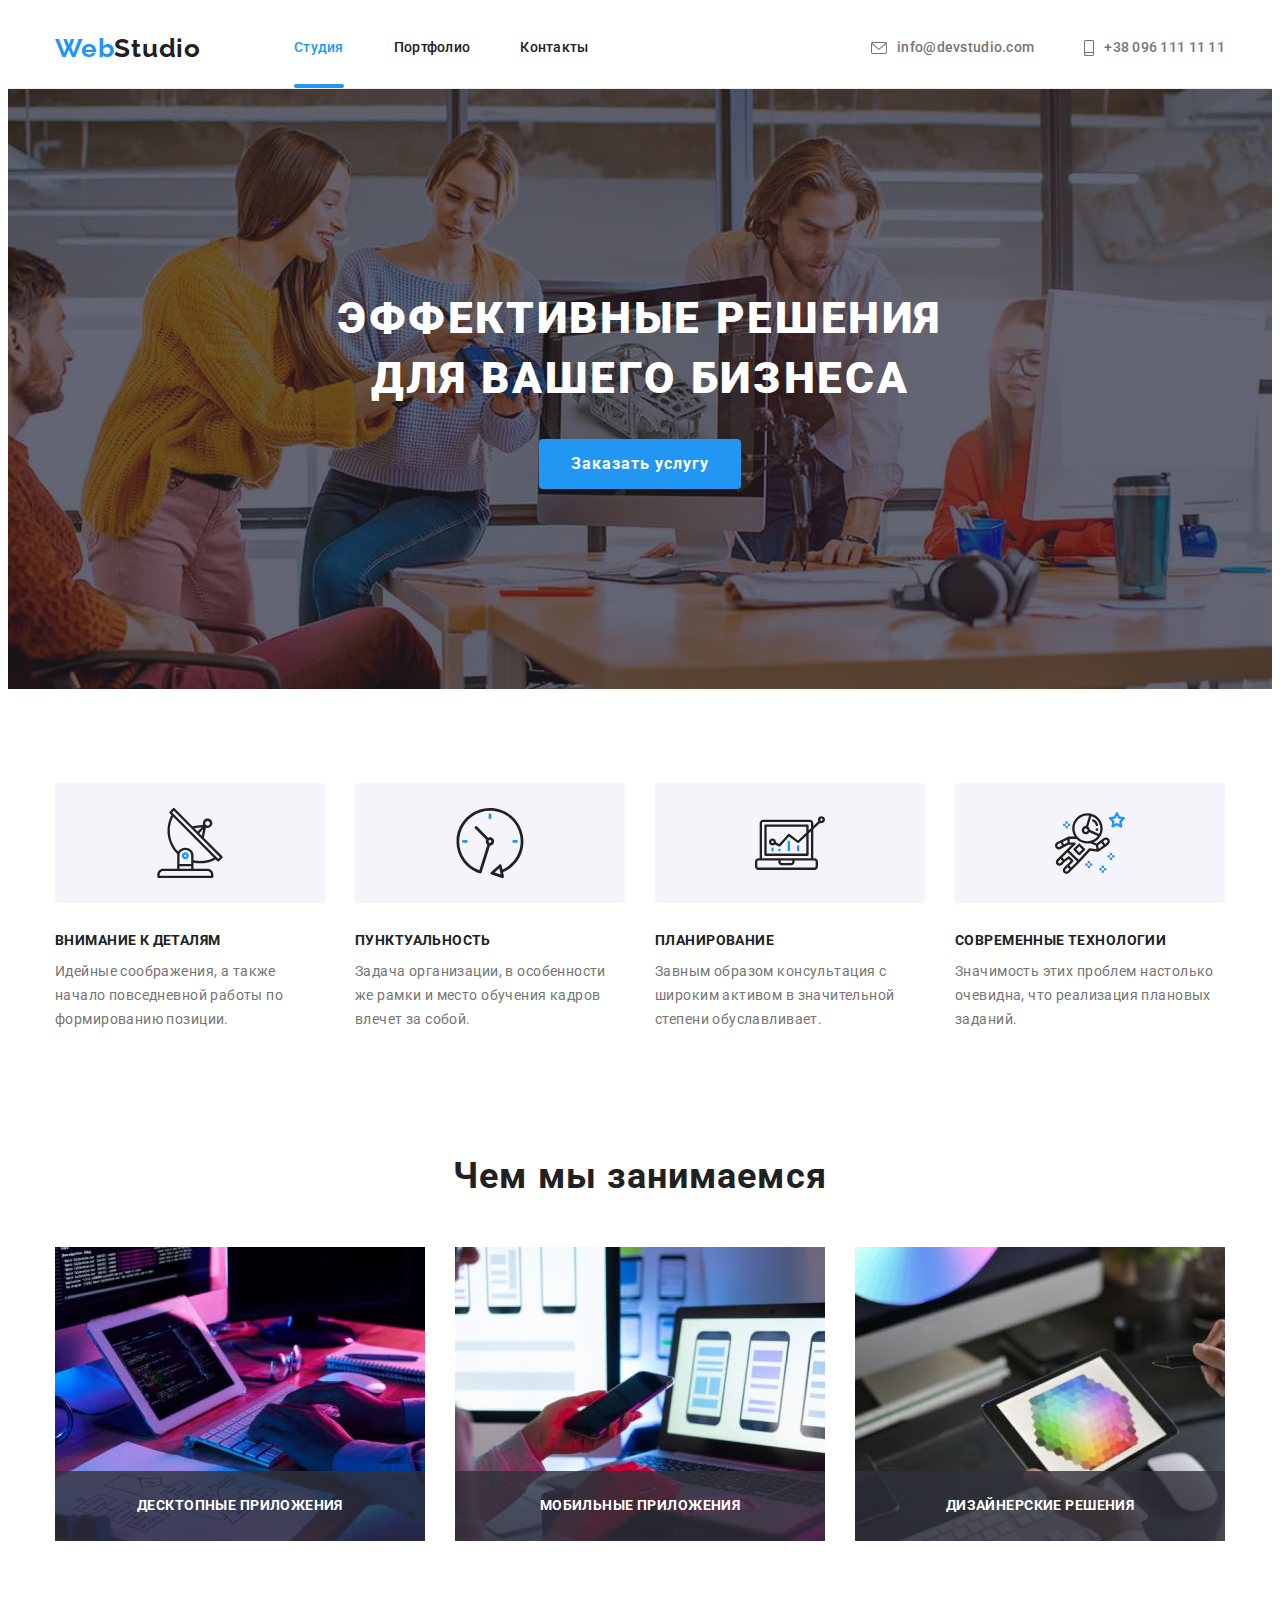
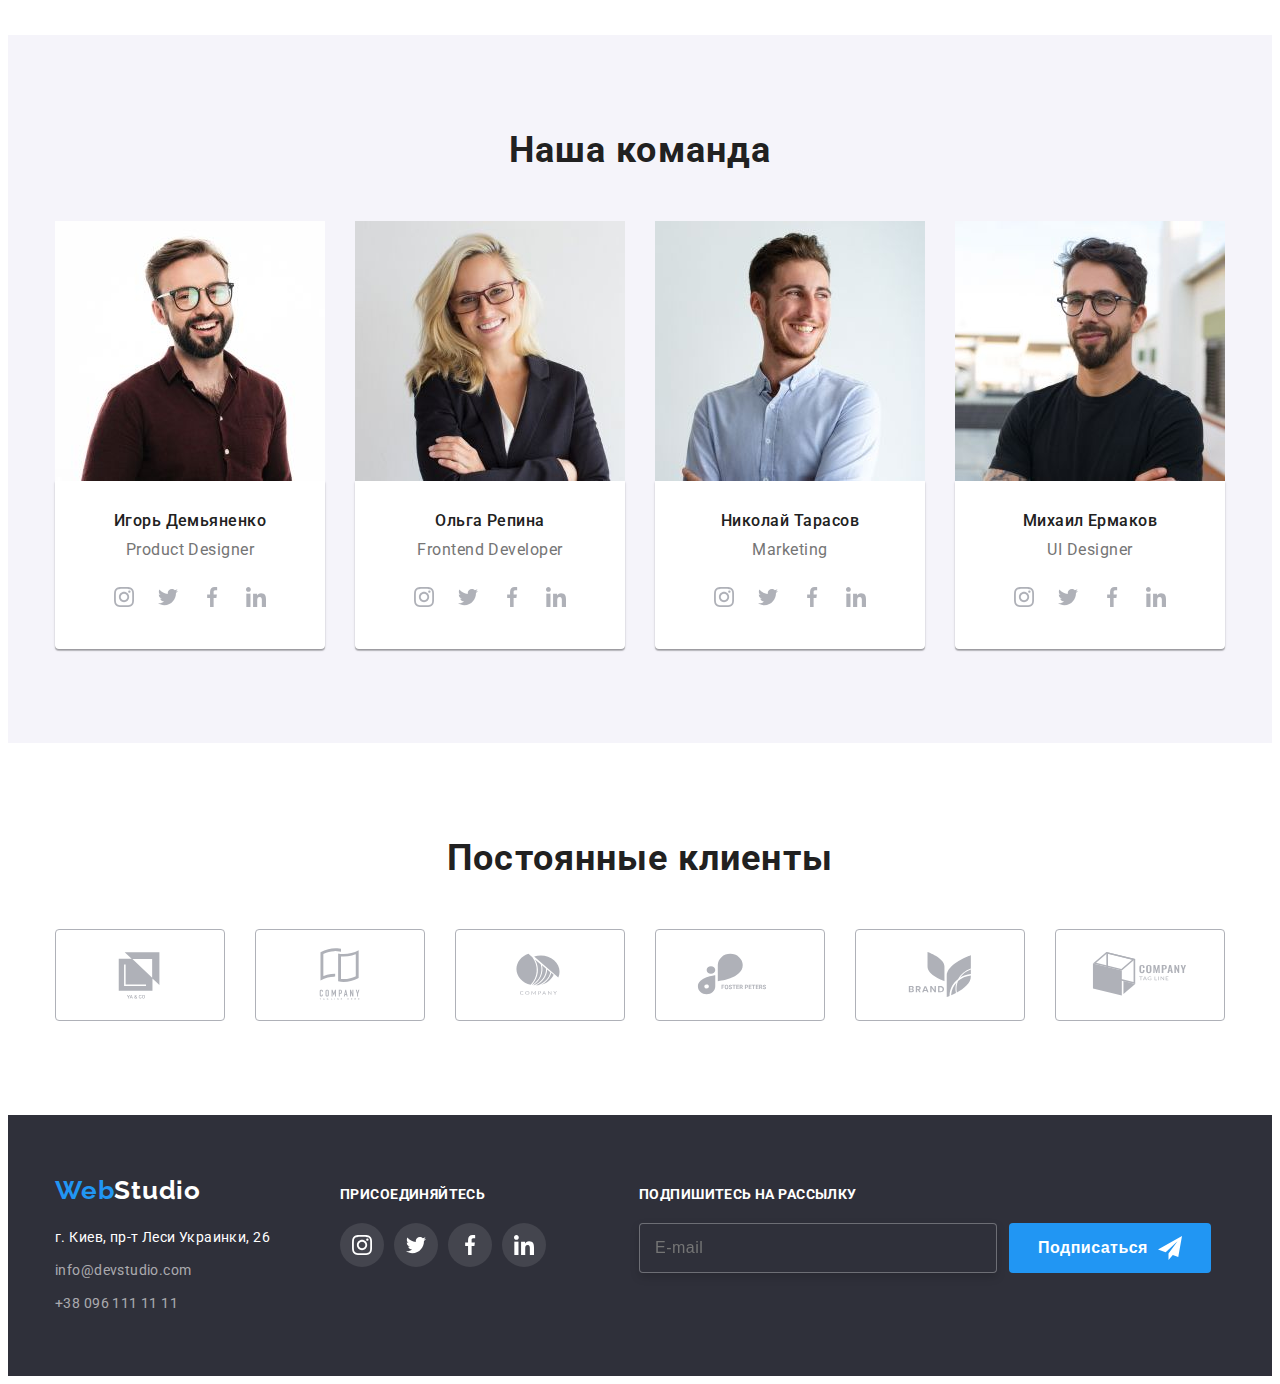
==== commit 02edba5f: "18271506" ====
--- a/index.html
+++ b/index.html
@@ -7,18 +7,17 @@
     <link rel="preconnect" href="https://fonts.gstatic.com" crossorigin />
     <link
       href="https://fonts.googleapis.com/css2?family=Raleway:wght@700&family=Roboto:wght@400;500;700;900&display=swap"
-      rel="stylesheet"
-    />
+      rel="stylesheet"/>
+
     <!-- Modern-normalize -->
     <link
       rel="stylesheet"
       href="https://cdnjs.cloudflare.com/ajax/libs/modern-normalize/1.1.0/modern-normalize.min.css"
       integrity="sha512-wpPYUAdjBVSE4KJnH1VR1HeZfpl1ub8YT/NKx4PuQ5NmX2tKuGu6U/JRp5y+Y8XG2tV+wKQpNHVUX03MfMFn9Q=="
       crossorigin="anonymous"
-      referrerpolicy="no-referrer"
-    />
+      referrerpolicy="no-referrer"/>
+      
     <!-- Custom styles -->
-    <!-- <link rel="stylesheet" href="./css/styles.css" /> -->
     <link rel="stylesheet" href="./css/main.min.css" />
     <title>Module 08</title>
   </head>
@@ -57,19 +56,29 @@
               +38 096 111 11 11</a>
           </li>
         </ul>
+        <button data-mobile-open type="button" class="mobile-button__open">
+          <svg width="40px" height="40px">
+            <use href="./images/sprite.svg#mobile-open-icon"></use>
+          </svg>
+        </button>
       </div>
     </header>
 
 <!-- MOBILE MENU -->
 
-    <div class="mobile-menu conteiner">
+    <div class="mobile-menu conteiner is-hidden" data-mobile>
+      <button data-mobile-close type="button" class="mobile-button__close">
+        <svg class="mobile-icon__close" width="40px" height="40px">
+          <use href="./images/sprite.svg#mobile-close-icon"></use>
+        </svg>
+      </button>
       <ul class="mobile-nav">
         <li class="mobile-nav__item">
-          <a href="" class="mobile-nav__link">Студия</a></li>
+          <a href="./index.html" class="mobile-nav__acent mobile-nav__link">Студия</a></li>
         <li class="mobile-nav__item">
-          <a href="" class="mobile-nav__link">Портфолио</a></li>
+          <a href="./portfolio.html" class="mobile-nav__link">Портфолио</a></li>
         <li class="mobile-nav__item">
-          <a href="" class="mobile-nav__link">Контакты</a></li>
+          <a href="/" class="mobile-nav__link">Контакты</a></li>
       </ul>
 
       <ul class="mobile-contacts">
@@ -89,8 +98,6 @@
         <li class="mobile-socials__item">
           <a href="" class="mobile-socials__link">LinkedIn</a></li>
       </ul>
-    
-    
     </div>
 
     <!-- MAIN -->
@@ -108,15 +115,15 @@
         </div>
       </section>
       <!-- HERO MODAL WINDOW -->
-      <!-- <div data-modal class="backdrop is-hidden">
+      <div class="backdrop is-hidden" data-modal>
         <div class="modal">
           <button data-modal-close type="button" class="modal__button-close">
             <svg class="modal__icon-close" width="30px" height="30px">
               <use href="./images/sprite.svg#icon-close-modal"></use>
             </svg>
-          </button> -->
+          </button>
           <!-- HERO FORM -->
-         <!--  <form class="modal-form">
+          <form class="modal-form">
             <p class="modal-form__title">Оставьте свои данные, мы вам перзвоним</p>
             <label class="modal-form__label" for="user_name"
               >Имя
@@ -163,8 +170,7 @@
             <button type="submit" class="modal-button__submit">Отправить</button>
           </form>
         </div>
-      </div> -->
-
+      </div>
       <!-- FEATURES SECTION -->
       <section class="section">
         <div class="container">
@@ -227,15 +233,57 @@
           <h2 class="section-title">чем мы занимаемся</h2>
           <ul class="offers__list">
             <li class="offers__item">
-                <img src="./images/photo_1.png" alt="desk office" width="370" class="offers__image"/>
+              <picture>
+                <source 
+                  media="(min-width: 1200px)" 
+                  srcset="
+                    ./images/offers/offers-1.jpg    1x,
+                    ./images/offers/offers-1_@2x.jpg 2x"
+                  type="image/jpg" />
+
+                  <img
+                  class="offers__image"
+                  src="./images/offers/offers-1.jpg"
+                  alt="desk office"
+                  width="auto"
+                  loading="lazy"/>
+              </picture>
                 <p class="offers__text">десктопные приложения</p>
             </li>
             <li class="offers__item">
-                <img src="./images/photo_2.png" alt="mobile phones" width="370" class="offers__image"/>
+              <picture>
+                <source 
+                  media="(min-width: 1200px)" 
+                  srcset="
+                    ./images/offers/offers-2.jpg    1x,
+                    ./images/offers/offers-2_@2x.jpg 2x"
+                  type="image/jpg" />
+
+                  <img
+                  class="offers__image"
+                  src="./images/offers/offers-2.jpg"
+                  alt="desk office"
+                  width="auto"
+                  loading="lazy"/>
+              </picture>
                 <p class="offers__text">мобильные приложения</p>
             </li>
             <li class="offers__item">
-                <img src="./images/photo_3.png" alt="graphic tablet" width="370" class="offers__image"/>
+              <picture>
+                <source 
+                  media="(min-width: 1200px)" 
+                  srcset="
+                    ./images/offers/offers-3.jpg    1x,
+                    ./images/offers/offers-3_@2x.jpg 2x"
+                  type="image/jpg" />
+
+                  <img
+                  class="offers__image"
+                  src="./images/offers/offers-3.jpg"
+                  alt="desk office"
+                  width="auto"
+                  loading="lazy"/>
+              </picture>
                 <p class="offers__text">дизайнерские решения</p>
             </li>
           </ul>
@@ -247,7 +295,35 @@
           <h2 class="section-title">наша команда</h2>
           <ul class="team-cards">
             <li class="team-cards__item">
-              <img src="./images/photo_4.png" alt="designer" width="100%" />
+              <picture>
+                <source 
+                  media="(min-width: 1200px)" 
+                  srcset="
+                    ./images/team/team-1_sm.jpg    1x,
+                    ./images/team/team-1_sm@2x.jpg 2x" 
+                  type="image/jpg" />
+
+                <source 
+                  media="(min-width: 768px)" 
+                  srcset="
+                    ./images/team/team-1_md.jpg    1x,
+                    ./images/team/team-1_md@2x.jpg 2x" 
+                  type="image/jpg" />
+
+                  <source 
+                  media="(max-width: 767px)" 
+                  srcset="
+                    ./images/team/team-1_lg.jpg    1x,
+                    ./images/team/team-1_lg@2x.jpg 2x" 
+                  type="image/jpg" />
+
+                  <img
+                  src="./images/team/team-1_sm.jpg"
+                  alt="designer"
+                  width="auto"
+                  loading="lazy"/>
+              </picture>
+
               <div class="team-member">
                 <h3 class="team-member__name">игорь демьяненко</h3>
                 <p lang="en" class="team-member__position">Product Designer</p>
@@ -285,7 +361,35 @@
             </li>
 
             <li class="team-cards__item">
-              <img src="./images/photo_5.png" alt="developer" width="100%" />
+              <picture>
+                <source 
+                  media="(min-width: 1200px)" 
+                  srcset="
+                    ./images/team/team-2_sm.jpg    1x,
+                    ./images/team/team-2_sm@2x.jpg 2x" 
+                  type="image/jpg" />
+
+                <source 
+                  media="(min-width: 768px)" 
+                  srcset="
+                    ./images/team/team-2_md.jpg    1x,
+                    ./images/team/team-2_md@2x.jpg 2x" 
+                  type="image/jpg" />
+
+                  <source 
+                  media="(max-width: 767px)" 
+                  srcset="
+                    ./images/team/team-2_lg.jpg    1x,
+                    ./images/team/team-2_lg@2x.jpg 2x" 
+                  type="image/jpg" />
+
+                  <img
+                  src="./images/team/team-2_sm.jpg"
+                  alt="developer"
+                  width="auto"
+                  loading="lazy"/>
+              </picture>
+
               <div class="team-member">
                 <h3 class="team-member__name">ольга репина</h3>
                 <p lang="en" class="team-member__position">Frontend Developer</p>
@@ -323,7 +427,35 @@
             </li>
 
             <li class="team-cards__item">
-              <img src="./images/photo_6.png" alt="marketing" width="100%" />
+              <picture>
+                <source 
+                  media="(min-width: 1200px)" 
+                  srcset="
+                    ./images/team/team-3_sm.jpg    1x,
+                    ./images/team/team-3_sm@2x.jpg 2x" 
+                  type="image/jpg" />
+
+                <source 
+                  media="(min-width: 768px)" 
+                  srcset="
+                    ./images/team/team-3_md.jpg    1x,
+                    ./images/team/team-3_md@2x.jpg 2x" 
+                  type="image/jpg" />
+
+                  <source 
+                  media="(max-width: 767px)" 
+                  srcset="
+                    ./images/team/team-3_lg.jpg    1x,
+                    ./images/team/team-3_lg@2x.jpg 2x" 
+                  type="image/jpg" />
+
+                  <img
+                  src="./images/team/team-3_sm.jpg"
+                  alt="marketing"
+                  width="auto"
+                  loading="lazy"/>
+              </picture>
+
               <div class="team-member">
                 <h3 class="team-member__name">николай тарасов</h3>
                 <p lang="en" class="team-member__position">Marketing</p>
@@ -361,7 +493,35 @@
             </li>
 
             <li class="team-cards__item">
-              <img src="./images/photo_7.png" alt="ui designer" width="100%" />
+              <picture>
+                <source 
+                  media="(min-width: 1200px)" 
+                  srcset="
+                    ./images/team/team-4_sm.jpg    1x,
+                    ./images/team/team-4_sm@2x.jpg 2x" 
+                  type="image/jpg" />
+
+                <source 
+                  media="(min-width: 768px)" 
+                  srcset="
+                    ./images/team/team-4_md.jpg    1x,
+                    ./images/team/team-4_md@2x.jpg 2x" 
+                  type="image/jpg" />
+
+                  <source 
+                  media="(max-width: 767px)" 
+                  srcset="
+                    ./images/team/team-4_lg.jpg    1x,
+                    ./images/team/team-4_lg@2x.jpg 2x" 
+                  type="image/jpg" />
+
+                  <img
+                  src="./images/team/team-4_sm.jpg"
+                  alt="ui designer"
+                  width="auto"
+                  loading="lazy"/>
+              </picture>
+
               <div class="team-member">
                 <h3 class="team-member__name">михаил ермаков</h3>
                 <p lang="en" class="team-member__position">UI Designer</p>
@@ -519,5 +679,6 @@
       </div>
     </footer>
     <script src="./js/modal.js"></script>
+    <script src="./js/mobile-menu.js"></script>
   </body>
 </html>
--- a/css/main.min.css
+++ b/css/main.min.css
@@ -1,2 +1,2 @@
-:root{--primary-text-color: #757575;--primary-title-color: #212121;--icon-color: #AFB1B8;--primary-button-color: #2196F3;--accent-color: #188CE8;--primary-transition-durat: 250ms;--primary-transition-timing-function: cubic-bezier(0.4, 0, 0.2, 1)}.visually-hidden{position:absolute;white-space:nowrap;width:1px;height:1px;overflow:hidden;border:0;padding:0;clip:rect(0 0 0 0);-webkit-clip-path:inset(50%);clip-path:inset(50%);margin:-1px}body{font-family:'Roboto', 'sans-serif';color:var(--primary-text-color)}*,::after,::before{-webkit-box-sizing:border-box;box-sizing:border-box}h1,h2,h3,p{margin:0;padding:0}ul{list-style:none;margin:0;padding:0}img{display:block;max-width:100%;height:auto}.container{padding-left:15px;padding-right:15px;margin:0 auto}@media screen and (min-width: 480px){.container{width:480px}}@media screen and (min-width: 768px){.container{width:768px}}@media screen and (min-width: 1200px){.container{width:1200px}}@media screen and (max-width: 1199.98px){.section{padding-top:60px;padding-bottom:60px}}@media screen and (min-width: 1200px){.section{padding-top:94px;padding-bottom:94px}}.section-title{font-size:36px;line-height:1.17;letter-spacing:.03em;text-align:center;color:var(--primary-title-color);margin-bottom:50px}.section-title::first-letter{text-transform:capitalize}@media screen and (max-width: 1199.98px){.section-title{font-size:28px;line-height:1.17;letter-spacing:.03em;margin-bottom:30px}}.logo{text-decoration:none;font-family:'Raleway';font-style:normal;font-weight:700;font-size:26px;line-height:1.19;letter-spacing:.03em;color:var(--primary-button-color);padding-top:24px;padding-bottom:24px;-webkit-transition-property:color, -webkit-text-decoration-color;transition-property:color, -webkit-text-decoration-color;transition-property:text-decoration-color, color;transition-property:text-decoration-color, color, -webkit-text-decoration-color;-webkit-transition-duration:var(--primary-transition-durat);transition-duration:var(--primary-transition-durat);-webkit-transition-timing-function:var(--primary-transition-timing-function);transition-timing-function:var(--primary-transition-timing-function)}@media screen and (max-width: 1199.98px){.logo{font-size:24px;text-align:center}}.logo__header{color:var(--primary-title-color)}.logo__text:hover,.logo__text:focus{-webkit-text-decoration-color:var(--accent-color);text-decoration-color:var(--accent-color);color:var(--accent-color)}.logo__footer{display:block;padding:0;margin-bottom:20px}.logo__footer-acent{color:#FFFFFF}.site-nav{display:-webkit-box;display:-ms-flexbox;display:flex;-webkit-box-align:center;-ms-flex-align:center;align-items:center;-webkit-box-pack:center;-ms-flex-pack:center;justify-content:center}.site-nav__list{display:-webkit-box;display:-ms-flexbox;display:flex;margin-left:93px}@media screen and (max-width: 767.98px){.site-nav__list{display:none}}@media screen and (max-width: 1199.98px){.site-nav__list{margin-left:88px}}.site-nav__item{position:relative}.link{text-decoration:none;font-family:'Roboto';font-style:normal;font-weight:500;font-size:14px;line-height:1.14;letter-spacing:.02em;color:var(--primary-title-color);display:block;-webkit-transition-property:color;transition-property:color;-webkit-transition-duration:var(--primary-transition-durat);transition-duration:var(--primary-transition-durat);-webkit-transition-timing-function:var(--primary-transition-timing-function);transition-timing-function:var(--primary-transition-timing-function);padding-top:32px;padding-bottom:32px}.link:hover,.link:focus{-webkit-text-decoration-color:var(--accent-color);text-decoration-color:var(--accent-color);color:var(--accent-color)}.link_acent{color:var(--primary-button-color)}.link_acent::after{position:absolute;bottom:0;display:block;content:"";width:100%;height:4px;border-radius:2px;background:var(--primary-button-color)}.header__mail,.header__phone{display:-webkit-inline-box;display:-ms-inline-flexbox;display:inline-flex;-webkit-box-align:center;-ms-flex-align:center;align-items:center;color:var(--primary-text-color);text-transform:lowercase}@media screen and (max-width: 1199.98px){.header__mail,.header__phone{padding:0;font-weight:500;font-size:12px;line-height:1.14;letter-spacing:.02em}}.contacts{display:-webkit-box;display:-ms-flexbox;display:flex;margin-left:auto}@media screen and (max-width: 767.98px){.contacts{display:none}}@media screen and (max-width: 1199.98px){.contacts{-webkit-box-orient:vertical;-webkit-box-direction:normal;-ms-flex-direction:column;flex-direction:column}}.site-nav__item:nth-last-child(-n+2){margin-left:50px}.contacts .contacts__item+.contacts__item{margin-left:50px}@media screen and (max-width: 1199.98px){.contacts .contacts__item+.contacts__item{margin:0;padding:0}}@media screen and (max-width: 1199.98px){.contacts__item:nth-child(1){margin-bottom:10px}}.contacts__icon{fill:currentColor;margin-right:10px}@media screen and (max-width: 1199.98px){.contacts__icon{zoom:0.875}}.mobile-menu{position:fixed;top:0;left:0;width:100%;height:100%;padding:48px 40px;display:-webkit-box;display:-ms-flexbox;display:flex;-webkit-box-orient:vertical;-webkit-box-direction:normal;-ms-flex-direction:column;flex-direction:column;background-color:#fff}@media screen and (min-width: 1200px){.mobile-menu{display:none}}@media screen and (min-width: 768px) and (max-width: 1199.98px){.mobile-menu{display:none}}.mobile-nav__item:first-child{margin-bottom:36px}.mobile-nav__item:nth-child(2){margin-bottom:32px}.mobile-nav__link{text-decoration:none;font-family:'Roboto';font-style:normal;font-weight:500;font-size:40px;line-height:1.17;letter-spacing:.02em;color:var(--primary-title-color);-webkit-transition-property:color;transition-property:color;-webkit-transition-duration:var(--primary-transition-durat);transition-duration:var(--primary-transition-durat);-webkit-transition-timing-function:var(--primary-transition-timing-function);transition-timing-function:var(--primary-transition-timing-function)}.mobile-contacts{margin-top:auto;margin-bottom:64px}.mobile-contacts__item:first-child{margin-bottom:32px}.mobile-contacts__phone{text-decoration:none;font-family:'Roboto';font-style:normal;font-weight:500;font-size:34px;line-height:1.17;letter-spacing:.02em;color:var(--primary-button-color)}.mobile-contacts__mail{text-decoration:none;font-family:'Roboto';font-style:normal;font-weight:500;font-size:24px;line-height:1.17;letter-spacing:.02em;color:var(--primary-text-color)}.mobile-socials{display:-webkit-box;display:-ms-flexbox;display:flex}.mobile-socials__item{padding:0 10px;border-left:1px solid rgba(33,33,33,0.2)}.mobile-socials__item:first-child{padding-left:0;border-left:none}.mobile-socials__link{text-decoration:none;font-family:'Roboto';font-style:normal;font-weight:500;font-size:18px;line-height:1.22;letter-spacing:.02em;color:var(--primary-button-color)}.hero__button{font-family:'Roboto';font-style:normal;font-weight:700;font-size:16px;line-height:1.88;letter-spacing:.06em;border:none;border-radius:4px;background-color:var(--primary-button-color);color:#FFFFFF;cursor:pointer;padding:10px 32px;-webkit-transition-property:background-color, color;transition-property:background-color, color;-webkit-transition-duration:var(--primary-transition-durat);transition-duration:var(--primary-transition-durat);-webkit-transition-timing-function:var(--primary-transition-timing-function);transition-timing-function:var(--primary-transition-timing-function)}.hero__button:hover,.hero__button:focus{color:var(--accent-color);background-color:#FFFFFF}.modal__button-close{position:absolute;top:8px;right:8px;display:-webkit-box;display:-ms-flexbox;display:flex;-webkit-box-pack:center;-ms-flex-pack:center;justify-content:center;-webkit-box-align:center;-ms-flex-align:center;align-items:center;width:30px;height:30px;color:#000;border:1px solid rgba(0,0,0,0.1);background-color:#FFFFFF;border-radius:50%;cursor:pointer;-webkit-transition-property:background-color;transition-property:background-color;-webkit-transition-duration:var(--primary-transition-durat);transition-duration:var(--primary-transition-durat);-webkit-transition-timing-function:var(--primary-transition-timing-function);transition-timing-function:var(--primary-transition-timing-function);fill:currentColor}.modal__button-close:hover,.modal__button-close:focus{color:#FFFFFF;background-color:var(--primary-button-color)}.modal-button__submit{display:-webkit-box;display:-ms-flexbox;display:flex;font-weight:700;font-size:16px;line-height:1.88;letter-spacing:.06em;cursor:pointer;color:#FFFFFF;padding:10px 55px;background:var(--primary-button-color);-webkit-box-shadow:0px 4px 4px rgba(0,0,0,0.15);box-shadow:0px 4px 4px rgba(0,0,0,0.15);border-radius:4px;border:none;margin:0 auto;-webkit-transition-property:background-color;transition-property:background-color;-webkit-transition-duration:var(--primary-transition-durat);transition-duration:var(--primary-transition-durat);-webkit-transition-timing-function:var(--primary-transition-timing-function);transition-timing-function:var(--primary-transition-timing-function)}.modal-button__submit:hover,.modal-button__submit:focus{background:var(--accent-color)}.footer-form__button{cursor:pointer;font-weight:700;font-size:16px;line-height:1.88;letter-spacing:.03em;display:-webkit-box;display:-ms-flexbox;display:flex;-webkit-box-align:center;-ms-flex-align:center;align-items:center;text-align:center;color:#FFFFFF;padding:10px 29px;background:var(--primary-button-color);border-radius:4px;border:none;-webkit-transition-property:background-color;transition-property:background-color;-webkit-transition-duration:var(--primary-transition-durat);transition-duration:var(--primary-transition-durat);-webkit-transition-timing-function:var(--primary-transition-timing-function);transition-timing-function:var(--primary-transition-timing-function)}@media screen and (max-width: 1199.98px){.footer-form__button{margin:0 auto}}.footer-form__button:hover,.footer-form__button:focus{background-color:var(--accent-color)}.filter__button{font-family:'Roboto';font-style:normal;font-weight:500;font-size:16px;line-height:1.6;letter-spacing:0.03em;cursor:pointer;border:none;border-radius:4px;padding:6px 22px;color:var(--primary-title-color);-webkit-transition-property:background-color, color, -webkit-box-shadow;transition-property:background-color, color, -webkit-box-shadow;transition-property:background-color, color, box-shadow;transition-property:background-color, color, box-shadow, -webkit-box-shadow;-webkit-transition-duration:var(--primary-transition-durat);transition-duration:var(--primary-transition-durat);-webkit-transition-timing-function:var(--primary-transition-timing-function);transition-timing-function:var(--primary-transition-timing-function)}.filter__button:hover,.filter__button:focus{background-color:var(--accent-color);color:#FFFFFF;-webkit-box-shadow:0px 3px 1px rgba(0,0,0,0.1),0px 1px 2px rgba(0,0,0,0.08),0px 2px 2px rgba(0,0,0,0.12);box-shadow:0px 3px 1px rgba(0,0,0,0.1),0px 1px 2px rgba(0,0,0,0.08),0px 2px 2px rgba(0,0,0,0.12)}.filter__button-acent{background-color:var(--primary-button-color);color:#FFFFFF}.social-networks{display:-webkit-box;display:-ms-flexbox;display:flex;-webkit-box-align:center;-ms-flex-align:center;align-items:center;-webkit-box-pack:center;-ms-flex-pack:center;justify-content:center}.social-networks__link{display:-webkit-box;display:-ms-flexbox;display:flex;-webkit-box-align:center;-ms-flex-align:center;align-items:center;-webkit-box-pack:center;-ms-flex-pack:center;justify-content:center;width:44px;height:44px;color:var(--icon-color);border-radius:50%;-webkit-transition-property:background-color, color;transition-property:background-color, color;-webkit-transition-duration:var(--primary-transition-durat);transition-duration:var(--primary-transition-durat);-webkit-transition-timing-function:var(--primary-transition-timing-function);transition-timing-function:var(--primary-transition-timing-function)}.social-networks__link:hover,.social-networks__link:focus{background-color:var(--primary-button-color);color:#FFFFFF}.social-networks__icon{fill:currentColor}.footer-social{margin-right:93px}@media screen and (max-width: 767.98px){.footer-social{margin-right:auto;margin-left:auto;margin-bottom:60px}}@media screen and (min-width: 768px) and (max-width: 1199.98px){.footer-social{margin-right:89px;margin-left:auto;margin-bottom:60px}}.footer-social__title,.footer-form__title{display:block;font-weight:700;font-size:14px;line-height:1.14;letter-spacing:.03em;text-transform:uppercase;color:#FFFFFF;margin-bottom:20px}@media screen and (max-width: 1199.98px){.footer-social__title,.footer-form__title{text-align:center}}.footer-social__list{display:-webkit-box;display:-ms-flexbox;display:flex}@media screen and (max-width: 1199.98px){.footer-social__list{-webkit-box-pack:center;-ms-flex-pack:center;justify-content:center}}.footer-social__item{margin-right:10px}.footer-social__item:nth-last-child(1){margin-right:0}.footer-social__link{display:-webkit-box;display:-ms-flexbox;display:flex;-webkit-box-align:center;-ms-flex-align:center;align-items:center;-webkit-box-pack:center;-ms-flex-pack:center;justify-content:center;width:44px;height:44px;border-radius:50%;color:#FFFFFF;background:rgba(255,255,255,0.1);-webkit-transition-property:background-color;transition-property:background-color;-webkit-transition-duration:var(--primary-transition-durat);transition-duration:var(--primary-transition-durat);-webkit-transition-timing-function:var(--primary-transition-timing-function);transition-timing-function:var(--primary-transition-timing-function)}.footer-social__link:hover,.footer-social__link:focus{background-color:var(--primary-button-color)}.footer-social__icon{fill:currentColor}.backdrop{position:fixed;top:0;left:0;z-index:3;width:100%;height:100%;background:rgba(0,0,0,0.2);-webkit-transition:opacity var(--primary-transition-durat) var(--primary-transition-timing-function);transition:opacity var(--primary-transition-durat) var(--primary-transition-timing-function)}.is-hidden{opacity:0;pointer-events:none}.modal{position:absolute;padding:40px;top:50%;left:50%;width:528px;height:581px;background-color:#FFFFFF;-webkit-box-shadow:0px 1px 3px rgba(0,0,0,0.12),0px 1px 1px rgba(0,0,0,0.14),0px 2px 1px rgba(0,0,0,0.2);box-shadow:0px 1px 3px rgba(0,0,0,0.12),0px 1px 1px rgba(0,0,0,0.14),0px 2px 1px rgba(0,0,0,0.2);border-radius:4px;opacity:1;-webkit-transform:translate(-50%, -50%) scale(1);transform:translate(-50%, -50%) scale(1);-webkit-transition:opacity var(--primary-transition-durat) var(--primary-transition-timing-function),-webkit-transform var(--primary-transition-durat) var(--primary-transition-timing-function);transition:opacity var(--primary-transition-durat) var(--primary-transition-timing-function),-webkit-transform var(--primary-transition-durat) var(--primary-transition-timing-function);transition:transform var(--primary-transition-durat) var(--primary-transition-timing-function),opacity var(--primary-transition-durat) var(--primary-transition-timing-function);transition:transform var(--primary-transition-durat) var(--primary-transition-timing-function),opacity var(--primary-transition-durat) var(--primary-transition-timing-function),-webkit-transform var(--primary-transition-durat) var(--primary-transition-timing-function)}.modal-form{width:100%;display:block}.modal-form__title{font-weight:700;font-size:20px;line-height:1.15;letter-spacing:0.03em;color:var(--primary-title-color);text-align:center;margin-bottom:12px}.modal-form__label{position:relative;display:-webkit-box;display:-ms-flexbox;display:flex;-webkit-box-orient:vertical;-webkit-box-direction:normal;-ms-flex-direction:column;flex-direction:column;width:100%;font-weight:400;font-size:12px;line-height:1.17;letter-spacing:0.01em;color:var(--primary-text-color);margin-bottom:10px}.modal-form__label:nth-child(5){margin-bottom:20px}.modal-form__label:focus-within .modal-form__input{outline:0;border-color:var(--primary-button-color)}.modal-form__label:focus-within .modal-form__icon{color:var(--primary-button-color)}.modal-form__label:hover .modal-form__icon,.modal-form__label:focus .modal-form__icon{color:var(--primary-button-color)}.modal-form__input{width:100%;font-weight:400;font-size:14px;line-height:1.14;letter-spacing:0.01em;color:var(--primary-title-color);padding:12px 16px;padding-left:42px;margin-top:4px;cursor:pointer;border:1px solid rgba(33,33,33,0.2);border-radius:4px;-webkit-transition:border-color var(--primary-transition-durat) var(--primary-transition-timing-function);transition:border-color var(--primary-transition-durat) var(--primary-transition-timing-function)}.modal-form__input:hover,.modal-form__input:focus{border-color:var(--primary-button-color)}.modal-form__icon{fill:currentColor;position:absolute;left:12px;bottom:13px;color:var(--primary-title-color);-webkit-transition:border-color var(--primary-transition-durat) var(--primary-transition-timing-function);transition:border-color var(--primary-transition-durat) var(--primary-transition-timing-function)}.comments{padding-left:12px}.comments::-webkit-input-placeholder{color:rgba(117,117,117,0.5)}.comments:-ms-input-placeholder{color:rgba(117,117,117,0.5)}.comments::-ms-input-placeholder{color:rgba(117,117,117,0.5)}.comments::placeholder{color:rgba(117,117,117,0.5)}.checkbox-policy{display:-webkit-box;display:-ms-flexbox;display:flex;-webkit-box-align:center;-ms-flex-align:center;align-items:center;-webkit-box-pack:center;-ms-flex-pack:center;justify-content:center;cursor:pointer;font-size:14px;line-height:1.71;letter-spacing:0.3em;margin-bottom:30px}.checkbox-policy:checked+.checkbox-policy__icon{background-color:var(--primary-button-color);border-color:var(--primary-button-color);background-origin:border-box}.checkbox-policy:focus+.checkbox-policy__icon{border-color:var(--accent-color)}.checkbox-policy:hover+.checkbox-policy__icon{border-color:var(--accent-color)}.checkbox-policy__icon{width:16px;height:15px;margin-right:7px;fill:currentColor;color:#FFFFFF;border:2px solid var(--primary-title-color);border-radius:2px;-webkit-transition:var(--primary-transition-durat);transition:var(--primary-transition-durat);-webkit-transition-timing-function:var(--primary-transition-timing-function);transition-timing-function:var(--primary-transition-timing-function)}.checkbox-policy__title{font-weight:400;font-size:14px;line-height:1.71;letter-spacing:0.03em;color:var(--primary-text-color)}.checkbox-policy__link{color:var(--primary-button-color)}.footer-form{display:-webkit-box;display:-ms-flexbox;display:flex;-webkit-box-align:end;-ms-flex-align:end;align-items:flex-end}@media screen and (max-width: 1199.98px){.footer-form{-webkit-box-orient:vertical;-webkit-box-direction:normal;-ms-flex-direction:column;flex-direction:column}}@media screen and (min-width: 768px) and (max-width: 1199.98px){.footer-form{margin:0 auto}}.footer-form__label{width:358px;margin-right:12px}@media screen and (max-width: 1199.98px){.footer-form__label{margin:0;width:450px}}.footer-form__input{cursor:pointer;font-weight:400;font-size:16px;line-height:1.25;letter-spacing:.03em;width:inherit;color:rgba(255,255,255,0.6);border:1px solid rgba(255,255,255,0.3);-webkit-filter:drop-shadow(0px 4px 4px rgba(0,0,0,0.15));filter:drop-shadow(0px 4px 4px rgba(0,0,0,0.15));border-radius:4px;background-color:#2F303A;padding:14px 14px 14px 15px}@media screen and (max-width: 1199.98px){.footer-form__input{margin-bottom:20px}}.footer-form__icon{fill:currentColor;margin-left:10px}.filter__list{list-style:none;display:-webkit-box;display:-ms-flexbox;display:flex;-webkit-box-align:center;-ms-flex-align:center;align-items:center;-webkit-box-pack:center;-ms-flex-pack:center;justify-content:center;margin-bottom:50px}@media screen and (max-width: 767.98px){.filter__list{-ms-flex-wrap:wrap;flex-wrap:wrap;-webkit-box-pack:start;-ms-flex-pack:start;justify-content:flex-start;margin-bottom:40px}}.filter__item{text-align:left;margin-right:8px}.filter__item:last-child{margin-right:0}@media screen and (max-width: 767.98px){.filter__item:nth-child(-n+3){margin-bottom:15px}}.header{background-color:#FFFFFF;border-bottom:1px solid #ECECEC}.header__container{display:-webkit-box;display:-ms-flexbox;display:flex;-webkit-box-align:center;-ms-flex-align:center;align-items:center}.hero{text-align:center;padding-top:200px;padding-bottom:200px}@media screen and (max-width: 1199.98px){.hero{padding-top:118px;padding-bottom:118px}}.hero__overlay{max-width:1600px;height:600px;margin-left:auto;margin-right:auto;background-image:-webkit-gradient(linear, left top, right top, from(rgba(47,48,58,0.4)), to(rgba(47,48,58,0.4))),url(../images/hero/hero.jpg);background-image:linear-gradient(to right, rgba(47,48,58,0.4), rgba(47,48,58,0.4)),url(../images/hero/hero.jpg);background-repeat:no-repeat;background-size:cover;background-position:center;background-color:#2F303A}@media screen and (min-width: 768px) and (max-width: 1199.98px){.hero__overlay{background-image:-webkit-gradient(linear, left top, right top, from(rgba(47,48,58,0.4)), to(rgba(47,48,58,0.4))),url(../images/hero/hero-tab.jpg);background-image:linear-gradient(to right, rgba(47,48,58,0.4), rgba(47,48,58,0.4)),url(../images/hero/hero-tab.jpg);max-width:768px;height:400px}}@media screen and (max-width: 767.98px){.hero__overlay{background-image:-webkit-gradient(linear, left top, right top, from(rgba(47,48,58,0.4)), to(rgba(47,48,58,0.4))),url(../images/hero/hero-mob.jpg);background-image:linear-gradient(to right, rgba(47,48,58,0.4), rgba(47,48,58,0.4)),url(../images/hero/hero-mob.jpg);max-width:480px;height:400px}}.hero__title{font-weight:900;font-size:44px;line-height:1.36;letter-spacing:.06em;text-transform:uppercase;color:#FFFFFF;margin-bottom:30px}@media screen and (max-width: 1199.98px){.hero__title{font-weight:900;font-size:26px;line-height:1.62;letter-spacing:.06em}}.offers{padding-top:0}@media screen and (max-width: 1199.98px){.offers{display:none}}.offers__list{display:-webkit-box;display:-ms-flexbox;display:flex;-webkit-box-pack:justify;-ms-flex-pack:justify;justify-content:space-between;padding-left:0}.offers__item{padding-left:0;display:-webkit-box;display:-ms-flexbox;display:flex;margin-right:30px;position:relative}.offers__item:nth-child(3n){margin-right:0px}.offers__image{display:block;max-width:100%}.offers__text{position:absolute;display:-webkit-box;display:-ms-flexbox;display:flex;-webkit-box-align:center;-ms-flex-align:center;align-items:center;-webkit-box-pack:center;-ms-flex-pack:center;justify-content:center;bottom:0;left:0;width:100%;height:70px;font-weight:700;font-size:14px;line-height:1.14;text-transform:uppercase;color:#FFFFFF;background-image:-webkit-gradient(linear, left top, right top, from(rgba(47,48,58,0.8)), to(rgba(47,48,58,0.8)));background-image:linear-gradient(to right, rgba(47,48,58,0.8), rgba(47,48,58,0.8))}.team{background-color:#F5F4FA}.team-cards{list-style:none;display:-webkit-box;display:-ms-flexbox;display:flex;-ms-flex-wrap:wrap;flex-wrap:wrap}.team-cards__item{border-radius:0px 0px 4px 4px;background-color:#FFFFFF}@media screen and (max-width: 767.98px){.team-cards__item{width:450px}.team-cards__item:nth-child(-n+3){margin-bottom:30px}}@media screen and (min-width: 768px) and (max-width: 1199.98px){.team-cards__item{width:354px}.team-cards__item:nth-child(odd){margin-right:30px}.team-cards__item:nth-child(-n+2){margin-bottom:30px}}@media screen and (min-width: 1200px){.team-cards__item{width:270px;margin-right:30px}.team-cards__item:nth-child(4n){margin-right:0}}.team-member{padding:30px;-webkit-box-shadow:0px 1px 3px rgba(0,0,0,0.12),0px 1px 1px rgba(0,0,0,0.14),0px 2px 1px rgba(0,0,0,0.2);box-shadow:0px 1px 3px rgba(0,0,0,0.12),0px 1px 1px rgba(0,0,0,0.14),0px 2px 1px rgba(0,0,0,0.2);border-radius:0px 0px 4px 4px}.team-member__name{font-weight:500;font-size:16px;line-height:1.19;letter-spacing:.03em;text-align:center;text-transform:capitalize;color:var(--primary-title-color);margin-bottom:10px}.team-member__position{font-size:16px;line-height:1.19;letter-spacing:.03em;text-align:center;margin-bottom:16px}.client-list{display:-webkit-box;display:-ms-flexbox;display:flex;-ms-flex-wrap:wrap;flex-wrap:wrap;-webkit-box-align:center;-ms-flex-align:center;align-items:center;-webkit-box-pack:center;-ms-flex-pack:center;justify-content:center}.client-card{display:-webkit-box;display:-ms-flexbox;display:flex;-webkit-box-align:center;-ms-flex-align:center;align-items:center;-webkit-box-pack:center;-ms-flex-pack:center;justify-content:center}@media screen and (max-width: 767.98px){.client-card:nth-child(odd){margin-right:30px}.client-card:nth-child(-n+4){margin-bottom:30px}}@media screen and (min-width: 768px) and (max-width: 1199.98px){.client-card{margin-right:30px}.client-card:nth-child(3n){margin-right:0}.client-card:nth-child(-n+3){margin-bottom:30px}}@media screen and (min-width: 1200px){.client-card{margin-right:30px}.client-card:nth-last-child(1){margin-right:0}}.client-card__link{display:-webkit-box;display:-ms-flexbox;display:flex;width:170px;height:92px;-webkit-box-align:center;-ms-flex-align:center;align-items:center;-webkit-box-pack:center;-ms-flex-pack:center;justify-content:center;border:1px solid #AFB1B8;border-radius:4px;color:var(--icon-color);-webkit-transition-property:border, color;transition-property:border, color;-webkit-transition-duration:var(--primary-transition-durat);transition-duration:var(--primary-transition-durat);-webkit-transition-timing-function:var(--primary-transition-timing-function);transition-timing-function:var(--primary-transition-timing-function)}@media screen and (min-width: 480px){.client-card__link{width:210px}}@media screen and (min-width: 768px){.client-card__link{width:226px}}@media screen and (min-width: 1200px){.client-card__link{width:170px}}.client-card__link:hover,.client-card__link:focus{color:var(--primary-button-color);border:1px solid var(--primary-button-color)}.client-card__icon{fill:currentColor}.features__list{list-style:none;display:-webkit-box;display:-ms-flexbox;display:flex;-ms-flex-wrap:wrap;flex-wrap:wrap}@media screen and (min-width: 480px){.features__item{display:block;width:450px;margin-bottom:30px}}@media screen and (min-width: 768px){.features__item{display:block;width:354px;-ms-flex-wrap:wrap;flex-wrap:wrap}.features__item:nth-child(odd){margin-right:30px}}@media screen and (min-width: 1200px){.features__item{display:block;width:270px;-ms-flex-wrap:wrap;flex-wrap:wrap;margin-right:30px}.features__item:last-child{margin-right:0}}@media screen and (min-width: 480px){.features-image{display:-webkit-box;display:-ms-flexbox;display:flex;width:450px;height:120px;-webkit-box-align:center;-ms-flex-align:center;align-items:center;-webkit-box-pack:center;-ms-flex-pack:center;justify-content:center;background-color:#F5F4FA;border-radius:4px;margin-bottom:30px}}@media screen and (min-width: 768px){.features-image{display:-webkit-box;display:-ms-flexbox;display:flex;-ms-flex-wrap:wrap;flex-wrap:wrap;width:354px;height:120px;-webkit-box-align:center;-ms-flex-align:center;align-items:center;-webkit-box-pack:center;-ms-flex-pack:center;justify-content:center;margin-bottom:30px;background-color:#F5F4FA;border-radius:4px}}@media screen and (min-width: 1200px){.features-image{display:-webkit-box;display:-ms-flexbox;display:flex;width:270px;height:120px;-webkit-box-align:center;-ms-flex-align:center;align-items:center;-webkit-box-pack:center;-ms-flex-pack:center;justify-content:center;margin-bottom:30px;background-color:#F5F4FA;border-radius:4px}}.features-image__icon{width:70px;height:70px;margin:0}.features__title{font-size:14px;line-height:1.14;letter-spacing:.03em;text-transform:uppercase;color:var(--primary-title-color);margin-bottom:10px}@media screen and (max-width: 767.98px){.features__title{text-align:center}}.features__text{font-size:14px;line-height:1.72;letter-spacing:.03em;color:var(--primary-text-color)}.features__text::first-letter{text-transform:capitalize}.footer{background-color:#2F303A;padding-top:60px;padding-bottom:60px}@media screen and (min-width: 1200px){.footer__container{display:-webkit-box;display:-ms-flexbox;display:flex;-webkit-box-align:baseline;-ms-flex-align:baseline;align-items:baseline}}@media screen and (min-width: 768px) and (max-width: 1199.98px){.footer__container{display:-webkit-box;display:-ms-flexbox;display:flex;-ms-flex-wrap:wrap;flex-wrap:wrap;-webkit-box-align:baseline;-ms-flex-align:baseline;align-items:baseline}}@media screen and (max-width: 767.98px){.footer__container{display:-webkit-box;display:-ms-flexbox;display:flex;-webkit-box-orient:vertical;-webkit-box-direction:normal;-ms-flex-direction:column;flex-direction:column;-webkit-box-pack:center;-ms-flex-pack:center;justify-content:center;-webkit-box-align:center;-ms-flex-align:center;align-items:center}}.footer__contacts{margin-right:70px}@media screen and (max-width: 1199.98px){.footer__contacts{margin:0 auto;text-align:center;margin-bottom:60px}}@media screen and (min-width: 768px) and (max-width: 1199.98px){.footer__contacts{margin-left:76px}}.footer__address{font-family:'Roboto';font-style:normal;color:#FFFFFF;font-weight:400;font-size:14px;line-height:1.71;letter-spacing:.03em}.footer__mail,.footer__phone{display:block;font-weight:400;font-size:14px;line-height:1.71;letter-spacing:.03em;color:rgba(255,255,255,0.6);padding:0;margin-top:9px}.footer__mail:focus,.footer__mail:hover,.footer__phone:focus,.footer__phone:hover{color:var(--primary-button-color)}@media screen and (max-width: 1199.98px){.footer__mail,.footer__phone{margin-top:8px}}.portfolio-cards{list-style:none;display:-webkit-box;display:-ms-flexbox;display:flex;-ms-flex-wrap:wrap;flex-wrap:wrap}.portfolio-card{background:#FFFFFF;width:370px;margin-right:30px;margin-bottom:30px}@media screen and (min-width: 1200px){.portfolio-card:nth-child(3n){margin-right:0px}.portfolio-card:nth-last-child(-n+3){margin-bottom:0}}@media screen and (max-width: 767.98px){.portfolio-card{width:450px;margin-right:0}.portfolio-card:nth-last-child(1){margin-bottom:0}}@media screen and (min-width: 768px) and (max-width: 1199.98px){.portfolio-card{width:354px}.portfolio-card:nth-child(even){margin-right:0}.portfolio-card:nth-last-child(1){margin-bottom:0}}.portfolio-card__link{text-decoration:none;-webkit-transition-property:color, -webkit-box-shadow;transition-property:color, -webkit-box-shadow;transition-property:color, box-shadow;transition-property:color, box-shadow, -webkit-box-shadow;-webkit-transition-duration:var(--primary-transition-durat);transition-duration:var(--primary-transition-durat);-webkit-transition-timing-function:var(--primary-transition-timing-function);transition-timing-function:var(--primary-transition-timing-function)}.portfolio-card__link:hover,.portfolio-card__link:focus{-webkit-box-shadow:0px 1px 1px rgba(0,0,0,0.12),0px 4px 4px rgba(0,0,0,0.06),1px 4px 6px rgba(0,0,0,0.16);box-shadow:0px 1px 1px rgba(0,0,0,0.12),0px 4px 4px rgba(0,0,0,0.06),1px 4px 6px rgba(0,0,0,0.16)}.portfolio-card__link:hover .overlay-thumb__text,.portfolio-card__link:focus .overlay-thumb__text{-webkit-transform:translateY(0%);transform:translateY(0%)}.card-container{padding:20px 24px;border-right:1px solid #EEEEEE;border-bottom:1px solid #EEEEEE;border-left:1px solid #EEEEEE}.overlay-thumb{position:relative;overflow:hidden}.overlay-thumb__text{position:absolute;top:0;left:0;width:100%;height:100%;padding:63px 24px;font-size:18px;text-transform:none;font-weight:400;line-height:1.56;background-color:rgba(33,150,243,0.9);color:#FFFFFF;-webkit-transition:-webkit-transform 1000ms cubic-bezier(0.4, 0, 0.2, 1);transition:-webkit-transform 1000ms cubic-bezier(0.4, 0, 0.2, 1);transition:transform 1000ms cubic-bezier(0.4, 0, 0.2, 1);transition:transform 1000ms cubic-bezier(0.4, 0, 0.2, 1), -webkit-transform 1000ms cubic-bezier(0.4, 0, 0.2, 1);-webkit-transform:translateY(101%);transform:translateY(101%)}.card-container__title{font-weight:700;font-size:18px;line-height:2;letter-spacing:0.06em;color:var(--primary-title-color);margin-bottom:4px}.card-container__text{text-transform:capitalize;line-height:1.88;letter-spacing:0.03em;color:var(--primary-text-color)}
+:root{--primary-text-color: #757575;--primary-title-color: #212121;--icon-color: #AFB1B8;--primary-button-color: #2196F3;--accent-color: #188CE8;--primary-transition-durat: 250ms;--primary-transition-timing-function: cubic-bezier(0.4, 0, 0.2, 1)}.visually-hidden{position:absolute;white-space:nowrap;width:1px;height:1px;overflow:hidden;border:0;padding:0;clip:rect(0 0 0 0);-webkit-clip-path:inset(50%);clip-path:inset(50%);margin:-1px}body{font-family:'Roboto', 'sans-serif';color:var(--primary-text-color)}*,::after,::before{-webkit-box-sizing:border-box;box-sizing:border-box}h1,h2,h3,p{margin:0;padding:0}ul{list-style:none;margin:0;padding:0}img{display:block;max-width:100%;height:auto}.container{padding-left:15px;padding-right:15px;margin:0 auto}@media screen and (min-width: 480px){.container{width:480px}}@media screen and (min-width: 768px){.container{width:768px}}@media screen and (min-width: 1200px){.container{width:1200px}}@media screen and (max-width: 1199.98px){.section{padding-top:60px;padding-bottom:60px}}@media screen and (min-width: 1200px){.section{padding-top:94px;padding-bottom:94px}}.section-title{font-size:36px;line-height:1.17;letter-spacing:.03em;text-align:center;color:var(--primary-title-color);margin-bottom:50px}.section-title::first-letter{text-transform:capitalize}@media screen and (max-width: 1199.98px){.section-title{font-size:28px;line-height:1.17;letter-spacing:.03em;margin-bottom:30px}}.logo{text-decoration:none;font-family:'Raleway';font-style:normal;font-weight:700;font-size:26px;line-height:1.19;letter-spacing:.03em;color:var(--primary-button-color);padding-top:24px;padding-bottom:24px;-webkit-transition-property:color, -webkit-text-decoration-color;transition-property:color, -webkit-text-decoration-color;transition-property:text-decoration-color, color;transition-property:text-decoration-color, color, -webkit-text-decoration-color;-webkit-transition-duration:var(--primary-transition-durat);transition-duration:var(--primary-transition-durat);-webkit-transition-timing-function:var(--primary-transition-timing-function);transition-timing-function:var(--primary-transition-timing-function)}@media screen and (max-width: 1199.98px){.logo{font-size:24px;text-align:center}}.logo__header{color:var(--primary-title-color)}.logo__text:hover,.logo__text:focus{-webkit-text-decoration-color:var(--accent-color);text-decoration-color:var(--accent-color);color:var(--accent-color)}.logo__footer{display:block;padding:0;margin-bottom:20px}.logo__footer-acent{color:#FFFFFF}.site-nav{display:-webkit-box;display:-ms-flexbox;display:flex;-webkit-box-align:center;-ms-flex-align:center;align-items:center;-webkit-box-pack:center;-ms-flex-pack:center;justify-content:center}.site-nav__list{display:-webkit-box;display:-ms-flexbox;display:flex;margin-left:93px}@media screen and (max-width: 767.98px){.site-nav__list{display:none}}@media screen and (max-width: 1199.98px){.site-nav__list{margin-left:88px}}.site-nav__item{position:relative}.link{text-decoration:none;font-family:'Roboto';font-style:normal;font-weight:500;font-size:14px;line-height:1.14;letter-spacing:.02em;color:var(--primary-title-color);display:block;-webkit-transition-property:color;transition-property:color;-webkit-transition-duration:var(--primary-transition-durat);transition-duration:var(--primary-transition-durat);-webkit-transition-timing-function:var(--primary-transition-timing-function);transition-timing-function:var(--primary-transition-timing-function);padding-top:32px;padding-bottom:32px}.link:hover,.link:focus{-webkit-text-decoration-color:var(--accent-color);text-decoration-color:var(--accent-color);color:var(--accent-color)}.link_acent{color:var(--primary-button-color)}.link_acent::after{position:absolute;bottom:0;display:block;content:"";width:100%;height:4px;border-radius:2px;background:var(--primary-button-color)}.header__mail,.header__phone{display:-webkit-inline-box;display:-ms-inline-flexbox;display:inline-flex;-webkit-box-align:center;-ms-flex-align:center;align-items:center;color:var(--primary-text-color);text-transform:lowercase}@media screen and (max-width: 1199.98px){.header__mail,.header__phone{padding:0;font-weight:500;font-size:12px;line-height:1.14;letter-spacing:.02em}}.contacts{display:-webkit-box;display:-ms-flexbox;display:flex;margin-left:auto}@media screen and (max-width: 767.98px){.contacts{display:none}}@media screen and (max-width: 1199.98px){.contacts{-webkit-box-orient:vertical;-webkit-box-direction:normal;-ms-flex-direction:column;flex-direction:column}}.site-nav__item:nth-last-child(-n+2){margin-left:50px}.contacts .contacts__item+.contacts__item{margin-left:50px}@media screen and (max-width: 1199.98px){.contacts .contacts__item+.contacts__item{margin:0;padding:0}}@media screen and (max-width: 1199.98px){.contacts__item:nth-child(1){margin-bottom:10px}}.contacts__icon{fill:currentColor;margin-right:10px}@media screen and (max-width: 1199.98px){.contacts__icon{zoom:0.875}}.mobile-menu{position:fixed;top:0;left:0;width:100%;height:100%;padding:48px 40px;display:-webkit-box;display:-ms-flexbox;display:flex;-webkit-box-orient:vertical;-webkit-box-direction:normal;-ms-flex-direction:column;flex-direction:column;background-color:#fff}@media screen and (min-width: 1200px){.mobile-menu{display:none}}@media screen and (min-width: 768px) and (max-width: 1199.98px){.mobile-menu{display:none}}.mobile-nav__item:first-child{margin-bottom:36px}.mobile-nav__item:nth-child(2){margin-bottom:32px}.mobile-nav__link{text-decoration:none;font-family:'Roboto';font-style:normal;font-weight:500;font-size:40px;line-height:1.17;letter-spacing:.02em;color:var(--primary-title-color);-webkit-transition-property:color;transition-property:color;-webkit-transition-duration:var(--primary-transition-durat);transition-duration:var(--primary-transition-durat);-webkit-transition-timing-function:var(--primary-transition-timing-function);transition-timing-function:var(--primary-transition-timing-function)}.mobile-nav__acent:only-child{color:var(--primary-button-color)}.mobile-contacts{margin-top:auto;margin-bottom:64px}.mobile-contacts__item:first-child{margin-bottom:32px}.mobile-contacts__phone{text-decoration:none;font-family:'Roboto';font-style:normal;font-weight:500;font-size:34px;line-height:1.17;letter-spacing:.02em;color:var(--primary-button-color)}.mobile-contacts__mail{text-decoration:none;font-family:'Roboto';font-style:normal;font-weight:500;font-size:24px;line-height:1.17;letter-spacing:.02em;color:var(--primary-text-color)}.mobile-socials{display:-webkit-box;display:-ms-flexbox;display:flex}.mobile-socials__item{padding:0 10px;border-left:1px solid rgba(33,33,33,0.2)}.mobile-socials__item:first-child{padding-left:0;border-left:none}.mobile-socials__link{text-decoration:none;font-family:'Roboto';font-style:normal;font-weight:500;font-size:18px;line-height:1.22;letter-spacing:.02em;color:var(--primary-button-color)}.mobile-button__close{position:absolute;top:10px;right:15px;display:-webkit-box;display:-ms-flexbox;display:flex;-webkit-box-pack:center;-ms-flex-pack:center;justify-content:center;-webkit-box-align:center;-ms-flex-align:center;align-items:center;width:40px;height:40px;cursor:pointer;border:none;color:var(--primary-title-color);background-color:#fff;-webkit-transition-property:color;transition-property:color;-webkit-transition-duration:var(--primary-transition-durat);transition-duration:var(--primary-transition-durat);-webkit-transition-timing-function:var(--primary-transition-timing-function);transition-timing-function:var(--primary-transition-timing-function);fill:currentColor}.mobile-button__close:hover,.mobile-button__close:focus{color:var(--primary-button-color)}.mobile-button__open{position:absolute;top:10px;right:15px;fill:currentColor;border:none;background-color:#FFFFFF;-webkit-transition-property:color;transition-property:color;-webkit-transition-duration:var(--primary-transition-durat);transition-duration:var(--primary-transition-durat);-webkit-transition-timing-function:var(--primary-transition-timing-function);transition-timing-function:var(--primary-transition-timing-function);display:none}.mobile-button__open:hover,.mobile-button__open:focus{color:var(--primary-button-color)}@media screen and (max-width: 767.98px){.mobile-button__open{display:inline}}.hero__button{font-family:'Roboto';font-style:normal;font-weight:700;font-size:16px;line-height:1.88;letter-spacing:.06em;border:none;border-radius:4px;background-color:var(--primary-button-color);color:#FFFFFF;cursor:pointer;padding:10px 32px;-webkit-transition-property:background-color, color;transition-property:background-color, color;-webkit-transition-duration:var(--primary-transition-durat);transition-duration:var(--primary-transition-durat);-webkit-transition-timing-function:var(--primary-transition-timing-function);transition-timing-function:var(--primary-transition-timing-function)}.hero__button:hover,.hero__button:focus{color:var(--accent-color);background-color:#FFFFFF}.modal__button-close{position:absolute;top:8px;right:8px;display:-webkit-box;display:-ms-flexbox;display:flex;-webkit-box-pack:center;-ms-flex-pack:center;justify-content:center;-webkit-box-align:center;-ms-flex-align:center;align-items:center;width:30px;height:30px;color:#000;border:1px solid rgba(0,0,0,0.1);background-color:#FFFFFF;border-radius:50%;cursor:pointer;-webkit-transition-property:color;transition-property:color;-webkit-transition-duration:var(--primary-transition-durat);transition-duration:var(--primary-transition-durat);-webkit-transition-timing-function:var(--primary-transition-timing-function);transition-timing-function:var(--primary-transition-timing-function);fill:currentColor}.modal__button-close:hover,.modal__button-close:focus{color:var(--primary-button-color)}.modal-button__submit{display:-webkit-box;display:-ms-flexbox;display:flex;font-weight:700;font-size:16px;line-height:1.88;letter-spacing:.06em;cursor:pointer;color:#FFFFFF;padding:10px 55px;background:var(--primary-button-color);-webkit-box-shadow:0px 4px 4px rgba(0,0,0,0.15);box-shadow:0px 4px 4px rgba(0,0,0,0.15);border-radius:4px;border:none;margin:0 auto;-webkit-transition-property:background-color;transition-property:background-color;-webkit-transition-duration:var(--primary-transition-durat);transition-duration:var(--primary-transition-durat);-webkit-transition-timing-function:var(--primary-transition-timing-function);transition-timing-function:var(--primary-transition-timing-function)}.modal-button__submit:hover,.modal-button__submit:focus{background:var(--accent-color)}.footer-form__button{cursor:pointer;font-weight:700;font-size:16px;line-height:1.88;letter-spacing:.03em;display:-webkit-box;display:-ms-flexbox;display:flex;-webkit-box-align:center;-ms-flex-align:center;align-items:center;text-align:center;color:#FFFFFF;padding:10px 29px;background:var(--primary-button-color);border-radius:4px;border:none;-webkit-transition-property:background-color;transition-property:background-color;-webkit-transition-duration:var(--primary-transition-durat);transition-duration:var(--primary-transition-durat);-webkit-transition-timing-function:var(--primary-transition-timing-function);transition-timing-function:var(--primary-transition-timing-function)}@media screen and (max-width: 1199.98px){.footer-form__button{margin:0 auto}}.footer-form__button:hover,.footer-form__button:focus{background-color:var(--accent-color)}.filter__button{font-family:'Roboto';font-style:normal;font-weight:500;font-size:16px;line-height:1.6;letter-spacing:0.03em;cursor:pointer;border:none;border-radius:4px;padding:6px 22px;color:var(--primary-title-color);-webkit-transition-property:background-color, color, -webkit-box-shadow;transition-property:background-color, color, -webkit-box-shadow;transition-property:background-color, color, box-shadow;transition-property:background-color, color, box-shadow, -webkit-box-shadow;-webkit-transition-duration:var(--primary-transition-durat);transition-duration:var(--primary-transition-durat);-webkit-transition-timing-function:var(--primary-transition-timing-function);transition-timing-function:var(--primary-transition-timing-function)}.filter__button:hover,.filter__button:focus{background-color:var(--accent-color);color:#FFFFFF;-webkit-box-shadow:0px 3px 1px rgba(0,0,0,0.1),0px 1px 2px rgba(0,0,0,0.08),0px 2px 2px rgba(0,0,0,0.12);box-shadow:0px 3px 1px rgba(0,0,0,0.1),0px 1px 2px rgba(0,0,0,0.08),0px 2px 2px rgba(0,0,0,0.12)}.filter__button-acent{background-color:var(--primary-button-color);color:#FFFFFF}.social-networks{display:-webkit-box;display:-ms-flexbox;display:flex;-webkit-box-align:center;-ms-flex-align:center;align-items:center;-webkit-box-pack:center;-ms-flex-pack:center;justify-content:center}.social-networks__link{display:-webkit-box;display:-ms-flexbox;display:flex;-webkit-box-align:center;-ms-flex-align:center;align-items:center;-webkit-box-pack:center;-ms-flex-pack:center;justify-content:center;width:44px;height:44px;color:var(--icon-color);border-radius:50%;-webkit-transition-property:background-color, color;transition-property:background-color, color;-webkit-transition-duration:var(--primary-transition-durat);transition-duration:var(--primary-transition-durat);-webkit-transition-timing-function:var(--primary-transition-timing-function);transition-timing-function:var(--primary-transition-timing-function)}.social-networks__link:hover,.social-networks__link:focus{background-color:var(--primary-button-color);color:#FFFFFF}.social-networks__icon{fill:currentColor}.footer-social{margin-right:93px}@media screen and (max-width: 767.98px){.footer-social{margin-right:auto;margin-left:auto;margin-bottom:60px}}@media screen and (min-width: 768px) and (max-width: 1199.98px){.footer-social{margin-right:89px;margin-left:auto;margin-bottom:60px}}.footer-social__title,.footer-form__title{display:block;font-weight:700;font-size:14px;line-height:1.14;letter-spacing:.03em;text-transform:uppercase;color:#FFFFFF;margin-bottom:20px}@media screen and (max-width: 1199.98px){.footer-social__title,.footer-form__title{text-align:center}}.footer-social__list{display:-webkit-box;display:-ms-flexbox;display:flex}@media screen and (max-width: 1199.98px){.footer-social__list{-webkit-box-pack:center;-ms-flex-pack:center;justify-content:center}}.footer-social__item{margin-right:10px}.footer-social__item:nth-last-child(1){margin-right:0}.footer-social__link{display:-webkit-box;display:-ms-flexbox;display:flex;-webkit-box-align:center;-ms-flex-align:center;align-items:center;-webkit-box-pack:center;-ms-flex-pack:center;justify-content:center;width:44px;height:44px;border-radius:50%;color:#FFFFFF;background:rgba(255,255,255,0.1);-webkit-transition-property:background-color;transition-property:background-color;-webkit-transition-duration:var(--primary-transition-durat);transition-duration:var(--primary-transition-durat);-webkit-transition-timing-function:var(--primary-transition-timing-function);transition-timing-function:var(--primary-transition-timing-function)}.footer-social__link:hover,.footer-social__link:focus{background-color:var(--primary-button-color)}.footer-social__icon{fill:currentColor}.backdrop{position:fixed;top:0;left:0;z-index:1;width:100%;height:100%;background:rgba(0,0,0,0.2);-webkit-transition:opacity var(--primary-transition-durat) var(--primary-transition-timing-function);transition:opacity var(--primary-transition-durat) var(--primary-transition-timing-function)}.is-hidden{opacity:0;pointer-events:none}.modal{position:absolute;padding:40px;top:50%;left:50%;width:528px;max-height:100%;background-color:#FFFFFF;-webkit-box-shadow:0px 1px 3px rgba(0,0,0,0.12),0px 1px 1px rgba(0,0,0,0.14),0px 2px 1px rgba(0,0,0,0.2);box-shadow:0px 1px 3px rgba(0,0,0,0.12),0px 1px 1px rgba(0,0,0,0.14),0px 2px 1px rgba(0,0,0,0.2);border-radius:4px;-webkit-transform:translate(-50%, -50%) scale(1);transform:translate(-50%, -50%) scale(1);-webkit-transition:opacity var(--primary-transition-durat) var(--primary-transition-timing-function),-webkit-transform var(--primary-transition-durat) var(--primary-transition-timing-function);transition:opacity var(--primary-transition-durat) var(--primary-transition-timing-function),-webkit-transform var(--primary-transition-durat) var(--primary-transition-timing-function);transition:transform var(--primary-transition-durat) var(--primary-transition-timing-function),opacity var(--primary-transition-durat) var(--primary-transition-timing-function);transition:transform var(--primary-transition-durat) var(--primary-transition-timing-function),opacity var(--primary-transition-durat) var(--primary-transition-timing-function),-webkit-transform var(--primary-transition-durat) var(--primary-transition-timing-function)}@media screen and (max-width: 1199.98px){.modal{width:450px}}.modal-form{width:100%;display:block}.modal-form__title{font-weight:700;font-size:20px;line-height:1.15;letter-spacing:.03em;color:var(--primary-title-color);text-align:center;margin-bottom:12px}@media screen and (max-width: 1199.98px){.modal-form__title{font-weight:700;font-size:20px;line-height:1.5;letter-spacing:.03em}}.modal-form__label{position:relative;display:-webkit-box;display:-ms-flexbox;display:flex;-webkit-box-orient:vertical;-webkit-box-direction:normal;-ms-flex-direction:column;flex-direction:column;width:100%;font-weight:400;font-size:14px;line-height:1.17;letter-spacing:.01em;color:var(--primary-text-color);margin-bottom:10px}@media screen and (max-width: 1199.98px){.modal-form__label{font-weight:400;font-size:12px;line-height:1.5;letter-spacing:.03em}}.modal-form__label:nth-child(5){margin-bottom:20px}.modal-form__label:focus-within .modal-form__input{outline:0;border-color:var(--primary-button-color)}.modal-form__label:focus-within .modal-form__icon{color:var(--primary-button-color)}.modal-form__label:hover .modal-form__icon,.modal-form__label:focus .modal-form__icon{color:var(--primary-button-color)}.modal-form__input{width:100%;font-weight:400;font-size:14px;line-height:1.14;letter-spacing:.01em;color:var(--primary-title-color);padding:12px 16px;padding-left:42px;margin-top:4px;cursor:pointer;border:1px solid rgba(33,33,33,0.2);border-radius:4px;-webkit-transition:border-color var(--primary-transition-durat) var(--primary-transition-timing-function);transition:border-color var(--primary-transition-durat) var(--primary-transition-timing-function)}.modal-form__input:hover,.modal-form__input:focus{border-color:var(--primary-button-color)}.modal-form__icon{fill:currentColor;position:absolute;left:12px;bottom:13px;color:var(--primary-title-color);-webkit-transition:border-color var(--primary-transition-durat) var(--primary-transition-timing-function);transition:border-color var(--primary-transition-durat) var(--primary-transition-timing-function)}.comments{padding-left:12px}.comments::-webkit-input-placeholder{color:rgba(117,117,117,0.5)}.comments:-ms-input-placeholder{color:rgba(117,117,117,0.5)}.comments::-ms-input-placeholder{color:rgba(117,117,117,0.5)}.comments::placeholder{color:rgba(117,117,117,0.5)}.checkbox-policy{display:-webkit-box;display:-ms-flexbox;display:flex;-webkit-box-align:center;-ms-flex-align:center;align-items:center;-webkit-box-pack:center;-ms-flex-pack:center;justify-content:center;cursor:pointer;font-weight:400;font-size:14px;line-height:1.71;letter-spacing:.03em;margin-bottom:30px}@media screen and (max-width: 1199.98px){.checkbox-policy{font-weight:400;font-size:12px;line-height:1.17;letter-spacing:.03em}}.checkbox-policy:checked+.checkbox-policy__icon{background-color:var(--primary-button-color);border-color:var(--primary-button-color);background-origin:border-box}.checkbox-policy:focus+.checkbox-policy__icon{border-color:var(--accent-color)}.checkbox-policy:hover+.checkbox-policy__icon{border-color:var(--accent-color)}.checkbox-policy__icon{width:16px;height:15px;margin-right:7px;fill:currentColor;color:#FFFFFF;border:2px solid var(--primary-title-color);border-radius:2px;-webkit-transition:var(--primary-transition-durat);transition:var(--primary-transition-durat);-webkit-transition-timing-function:var(--primary-transition-timing-function);transition-timing-function:var(--primary-transition-timing-function)}.checkbox-policy__title{color:var(--primary-text-color)}.checkbox-policy__link{color:var(--primary-button-color)}.footer-form{display:-webkit-box;display:-ms-flexbox;display:flex;-webkit-box-align:end;-ms-flex-align:end;align-items:flex-end}@media screen and (max-width: 1199.98px){.footer-form{-webkit-box-orient:vertical;-webkit-box-direction:normal;-ms-flex-direction:column;flex-direction:column}}@media screen and (min-width: 768px) and (max-width: 1199.98px){.footer-form{margin:0 auto}}.footer-form__label{width:358px;margin-right:12px}@media screen and (max-width: 1199.98px){.footer-form__label{margin:0;width:450px}}.footer-form__input{cursor:pointer;font-weight:400;font-size:16px;line-height:1.25;letter-spacing:.03em;width:inherit;color:rgba(255,255,255,0.6);border:1px solid rgba(255,255,255,0.3);-webkit-filter:drop-shadow(0px 4px 4px rgba(0,0,0,0.15));filter:drop-shadow(0px 4px 4px rgba(0,0,0,0.15));border-radius:4px;background-color:#2F303A;padding:14px 14px 14px 15px}@media screen and (max-width: 1199.98px){.footer-form__input{margin-bottom:20px}}.footer-form__icon{fill:currentColor;margin-left:10px}.filter__list{list-style:none;display:-webkit-box;display:-ms-flexbox;display:flex;-webkit-box-align:center;-ms-flex-align:center;align-items:center;-webkit-box-pack:center;-ms-flex-pack:center;justify-content:center;margin-bottom:50px}@media screen and (max-width: 767.98px){.filter__list{-ms-flex-wrap:wrap;flex-wrap:wrap;-webkit-box-pack:start;-ms-flex-pack:start;justify-content:flex-start;margin-bottom:40px}}.filter__item{text-align:left;margin-right:8px}.filter__item:last-child{margin-right:0}@media screen and (max-width: 767.98px){.filter__item:nth-child(-n+3){margin-bottom:15px}}.header{background-color:#FFFFFF;border-bottom:1px solid #ECECEC}.header__container{display:-webkit-box;display:-ms-flexbox;display:flex;-webkit-box-align:center;-ms-flex-align:center;align-items:center}.hero{text-align:center;padding-top:200px;padding-bottom:200px}@media screen and (max-width: 1199.98px){.hero{padding-top:118px;padding-bottom:118px}}.hero__overlay{max-width:1600px;margin-left:auto;margin-right:auto;background-image:-webkit-gradient(linear, left top, right top, from(rgba(47,48,58,0.4)), to(rgba(47,48,58,0.4))),url(../images/hero/mobile.jpg);background-image:linear-gradient(to right, rgba(47,48,58,0.4), rgba(47,48,58,0.4)),url(../images/hero/mobile.jpg);background-repeat:no-repeat;background-size:cover;background-position:center;background-color:#2F303A}@media (min-device-pixel-ratio: 2), (-webkit-min-device-pixel-ratio: 2), (min-resolution: 192dpi), (min-resolution: 2dppx){.hero__overlay{background-image:-webkit-gradient(linear, left top, right top, from(rgba(47,48,58,0.4)), to(rgba(47,48,58,0.4))),url(../images/hero/mobile@2x.jpg);background-image:linear-gradient(to right, rgba(47,48,58,0.4), rgba(47,48,58,0.4)),url(../images/hero/mobile@2x.jpg)}}@media screen and (min-width: 768px) and (max-width: 1199.98px){.hero__overlay{background-image:-webkit-gradient(linear, left top, right top, from(rgba(47,48,58,0.4)), to(rgba(47,48,58,0.4))),url(../images/hero/tablet.jpg);background-image:linear-gradient(to right, rgba(47,48,58,0.4), rgba(47,48,58,0.4)),url(../images/hero/tablet.jpg)}}@media screen and (min-width: 768px) and (max-width: 1199.98px) and (min-device-pixel-ratio: 2), screen and (min-width: 768px) and (max-width: 1199.98px) and (-webkit-min-device-pixel-ratio: 2), screen and (min-width: 768px) and (max-width: 1199.98px) and (min-resolution: 192dpi), screen and (min-width: 768px) and (max-width: 1199.98px) and (min-resolution: 2dppx){.hero__overlay{background-image:-webkit-gradient(linear, left top, right top, from(rgba(47,48,58,0.4)), to(rgba(47,48,58,0.4))),url(../images/hero/tablet@2x.jpg);background-image:linear-gradient(to right, rgba(47,48,58,0.4), rgba(47,48,58,0.4)),url(../images/hero/tablet@2x.jpg)}}@media screen and (min-width: 1200px){.hero__overlay{background-image:-webkit-gradient(linear, left top, right top, from(rgba(47,48,58,0.4)), to(rgba(47,48,58,0.4))),url(../images/hero/desktop.jpg);background-image:linear-gradient(to right, rgba(47,48,58,0.4), rgba(47,48,58,0.4)),url(../images/hero/desktop.jpg)}}@media screen and (min-width: 1200px) and (min-device-pixel-ratio: 2), screen and (min-width: 1200px) and (-webkit-min-device-pixel-ratio: 2), screen and (min-width: 1200px) and (min-resolution: 192dpi), screen and (min-width: 1200px) and (min-resolution: 2dppx){.hero__overlay{background-image:-webkit-gradient(linear, left top, right top, from(rgba(47,48,58,0.4)), to(rgba(47,48,58,0.4))),url(../images/hero/desktop@2x.jpg);background-image:linear-gradient(to right, rgba(47,48,58,0.4), rgba(47,48,58,0.4)),url(../images/hero/desktop@2x.jpg)}}.hero__title{font-weight:900;font-size:44px;line-height:1.36;letter-spacing:.06em;text-transform:uppercase;color:#FFFFFF;margin-bottom:30px}@media screen and (max-width: 1199.98px){.hero__title{font-weight:900;font-size:26px;line-height:1.62;letter-spacing:.06em}}.offers{padding-top:0}@media screen and (max-width: 1199.98px){.offers{display:none}}.offers__list{display:-webkit-box;display:-ms-flexbox;display:flex;-webkit-box-pack:justify;-ms-flex-pack:justify;justify-content:space-between;padding-left:0}.offers__item{padding-left:0;display:-webkit-box;display:-ms-flexbox;display:flex;margin-right:30px;position:relative}.offers__item:nth-child(3n){margin-right:0px}.offers__image{display:block;max-width:100%}.offers__text{position:absolute;display:-webkit-box;display:-ms-flexbox;display:flex;-webkit-box-align:center;-ms-flex-align:center;align-items:center;-webkit-box-pack:center;-ms-flex-pack:center;justify-content:center;bottom:0;left:0;width:100%;height:70px;font-weight:700;font-size:14px;line-height:1.14;letter-spacing:.03em;text-transform:uppercase;color:#FFFFFF;background-image:-webkit-gradient(linear, left top, right top, from(rgba(47,48,58,0.8)), to(rgba(47,48,58,0.8)));background-image:linear-gradient(to right, rgba(47,48,58,0.8), rgba(47,48,58,0.8))}.team{background-color:#F5F4FA}.team-cards{list-style:none;display:-webkit-box;display:-ms-flexbox;display:flex;-ms-flex-wrap:wrap;flex-wrap:wrap}.team-cards__item{border-radius:0px 0px 4px 4px;background-color:#FFFFFF}@media screen and (max-width: 767.98px){.team-cards__item{width:450px}.team-cards__item:nth-child(-n+3){margin-bottom:30px}}@media screen and (min-width: 768px) and (max-width: 1199.98px){.team-cards__item{width:354px}.team-cards__item:nth-child(odd){margin-right:30px}.team-cards__item:nth-child(-n+2){margin-bottom:30px}}@media screen and (min-width: 1200px){.team-cards__item{width:270px;margin-right:30px}.team-cards__item:nth-child(4n){margin-right:0}}.team-member{padding:30px;-webkit-box-shadow:0px 1px 3px rgba(0,0,0,0.12),0px 1px 1px rgba(0,0,0,0.14),0px 2px 1px rgba(0,0,0,0.2);box-shadow:0px 1px 3px rgba(0,0,0,0.12),0px 1px 1px rgba(0,0,0,0.14),0px 2px 1px rgba(0,0,0,0.2);border-radius:0px 0px 4px 4px}.team-member__name{font-weight:500;font-size:16px;line-height:1.19;letter-spacing:.03em;text-align:center;text-transform:capitalize;color:var(--primary-title-color);margin-bottom:10px}.team-member__position{font-size:16px;line-height:1.19;letter-spacing:.03em;text-align:center;margin-bottom:16px}.client-list{display:-webkit-box;display:-ms-flexbox;display:flex;-ms-flex-wrap:wrap;flex-wrap:wrap;-webkit-box-align:center;-ms-flex-align:center;align-items:center;-webkit-box-pack:center;-ms-flex-pack:center;justify-content:center}.client-card{display:-webkit-box;display:-ms-flexbox;display:flex;-webkit-box-align:center;-ms-flex-align:center;align-items:center;-webkit-box-pack:center;-ms-flex-pack:center;justify-content:center}@media screen and (max-width: 767.98px){.client-card:nth-child(odd){margin-right:30px}.client-card:nth-child(-n+4){margin-bottom:30px}}@media screen and (min-width: 768px) and (max-width: 1199.98px){.client-card{margin-right:30px}.client-card:nth-child(3n){margin-right:0}.client-card:nth-child(-n+3){margin-bottom:30px}}@media screen and (min-width: 1200px){.client-card{margin-right:30px}.client-card:nth-last-child(1){margin-right:0}}.client-card__link{display:-webkit-box;display:-ms-flexbox;display:flex;width:170px;height:92px;-webkit-box-align:center;-ms-flex-align:center;align-items:center;-webkit-box-pack:center;-ms-flex-pack:center;justify-content:center;border:1px solid #AFB1B8;border-radius:4px;color:var(--icon-color);-webkit-transition-property:border, color;transition-property:border, color;-webkit-transition-duration:var(--primary-transition-durat);transition-duration:var(--primary-transition-durat);-webkit-transition-timing-function:var(--primary-transition-timing-function);transition-timing-function:var(--primary-transition-timing-function)}@media screen and (min-width: 480px){.client-card__link{width:210px}}@media screen and (min-width: 768px){.client-card__link{width:226px}}@media screen and (min-width: 1200px){.client-card__link{width:170px}}.client-card__link:hover,.client-card__link:focus{color:var(--primary-button-color);border:1px solid var(--primary-button-color)}.client-card__icon{fill:currentColor}.features__list{list-style:none;display:-webkit-box;display:-ms-flexbox;display:flex;-ms-flex-wrap:wrap;flex-wrap:wrap}@media screen and (min-width: 480px){.features__item{display:block;width:450px;margin-bottom:30px}}@media screen and (min-width: 768px){.features__item{display:block;width:354px;-ms-flex-wrap:wrap;flex-wrap:wrap}.features__item:nth-child(odd){margin-right:30px}}@media screen and (min-width: 1200px){.features__item{display:block;width:270px;-ms-flex-wrap:wrap;flex-wrap:wrap;margin-right:30px}.features__item:last-child{margin-right:0}}@media screen and (min-width: 480px){.features-image{display:-webkit-box;display:-ms-flexbox;display:flex;width:450px;height:120px;-webkit-box-align:center;-ms-flex-align:center;align-items:center;-webkit-box-pack:center;-ms-flex-pack:center;justify-content:center;background-color:#F5F4FA;border-radius:4px;margin-bottom:30px}}@media screen and (min-width: 768px){.features-image{display:-webkit-box;display:-ms-flexbox;display:flex;-ms-flex-wrap:wrap;flex-wrap:wrap;width:354px;height:120px;-webkit-box-align:center;-ms-flex-align:center;align-items:center;-webkit-box-pack:center;-ms-flex-pack:center;justify-content:center;margin-bottom:30px;background-color:#F5F4FA;border-radius:4px}}@media screen and (min-width: 1200px){.features-image{display:-webkit-box;display:-ms-flexbox;display:flex;width:270px;height:120px;-webkit-box-align:center;-ms-flex-align:center;align-items:center;-webkit-box-pack:center;-ms-flex-pack:center;justify-content:center;margin-bottom:30px;background-color:#F5F4FA;border-radius:4px}}.features-image__icon{width:70px;height:70px;margin:0}.features__title{font-size:14px;line-height:1.14;letter-spacing:.03em;text-transform:uppercase;color:var(--primary-title-color);margin-bottom:10px}@media screen and (max-width: 767.98px){.features__title{text-align:center}}.features__text{font-size:14px;line-height:1.72;letter-spacing:.03em;color:var(--primary-text-color)}.features__text::first-letter{text-transform:capitalize}.footer{background-color:#2F303A;padding-top:60px;padding-bottom:60px}@media screen and (min-width: 1200px){.footer__container{display:-webkit-box;display:-ms-flexbox;display:flex;-webkit-box-align:baseline;-ms-flex-align:baseline;align-items:baseline}}@media screen and (min-width: 768px) and (max-width: 1199.98px){.footer__container{display:-webkit-box;display:-ms-flexbox;display:flex;-ms-flex-wrap:wrap;flex-wrap:wrap;-webkit-box-align:baseline;-ms-flex-align:baseline;align-items:baseline}}@media screen and (max-width: 767.98px){.footer__container{display:-webkit-box;display:-ms-flexbox;display:flex;-webkit-box-orient:vertical;-webkit-box-direction:normal;-ms-flex-direction:column;flex-direction:column;-webkit-box-pack:center;-ms-flex-pack:center;justify-content:center;-webkit-box-align:center;-ms-flex-align:center;align-items:center}}.footer__contacts{margin-right:70px}@media screen and (max-width: 1199.98px){.footer__contacts{margin:0 auto;text-align:center;margin-bottom:60px}}@media screen and (min-width: 768px) and (max-width: 1199.98px){.footer__contacts{margin-left:76px}}.footer__address{font-family:'Roboto';font-style:normal;color:#FFFFFF;font-weight:400;font-size:14px;line-height:1.71;letter-spacing:.03em}.footer__mail,.footer__phone{display:block;font-weight:400;font-size:14px;line-height:1.71;letter-spacing:.03em;color:rgba(255,255,255,0.6);padding:0;margin-top:9px}.footer__mail:focus,.footer__mail:hover,.footer__phone:focus,.footer__phone:hover{color:var(--primary-button-color)}@media screen and (max-width: 1199.98px){.footer__mail,.footer__phone{margin-top:8px}}.portfolio-cards{list-style:none;display:-webkit-box;display:-ms-flexbox;display:flex;-ms-flex-wrap:wrap;flex-wrap:wrap}.portfolio-card{background:#FFFFFF;width:370px;margin-right:30px;margin-bottom:30px}@media screen and (min-width: 1200px){.portfolio-card:nth-child(3n){margin-right:0px}.portfolio-card:nth-last-child(-n+3){margin-bottom:0}}@media screen and (max-width: 767.98px){.portfolio-card{width:450px;margin-right:0}.portfolio-card:nth-last-child(1){margin-bottom:0}}@media screen and (min-width: 768px) and (max-width: 1199.98px){.portfolio-card{width:354px}.portfolio-card:nth-child(even){margin-right:0}.portfolio-card:nth-last-child(1){margin-bottom:0}}.portfolio-card__link{text-decoration:none;-webkit-transition-property:color, -webkit-box-shadow;transition-property:color, -webkit-box-shadow;transition-property:color, box-shadow;transition-property:color, box-shadow, -webkit-box-shadow;-webkit-transition-duration:var(--primary-transition-durat);transition-duration:var(--primary-transition-durat);-webkit-transition-timing-function:var(--primary-transition-timing-function);transition-timing-function:var(--primary-transition-timing-function)}.portfolio-card__link:hover,.portfolio-card__link:focus{-webkit-box-shadow:0px 1px 1px rgba(0,0,0,0.12),0px 4px 4px rgba(0,0,0,0.06),1px 4px 6px rgba(0,0,0,0.16);box-shadow:0px 1px 1px rgba(0,0,0,0.12),0px 4px 4px rgba(0,0,0,0.06),1px 4px 6px rgba(0,0,0,0.16)}.portfolio-card__link:hover .overlay-thumb__text,.portfolio-card__link:focus .overlay-thumb__text{-webkit-transform:translateY(0%);transform:translateY(0%)}.card-container{padding:20px 24px;border-right:1px solid #EEEEEE;border-bottom:1px solid #EEEEEE;border-left:1px solid #EEEEEE}.overlay-thumb{position:relative;overflow:hidden}.overlay-thumb__text{position:absolute;top:0;left:0;width:100%;height:100%;padding:63px 24px;text-transform:none;font-weight:400;font-size:18px;line-height:1.56;letter-spacing:.03em;background-color:rgba(33,150,243,0.9);color:#FFFFFF;-webkit-transition:-webkit-transform 1000ms cubic-bezier(0.4, 0, 0.2, 1);transition:-webkit-transform 1000ms cubic-bezier(0.4, 0, 0.2, 1);transition:transform 1000ms cubic-bezier(0.4, 0, 0.2, 1);transition:transform 1000ms cubic-bezier(0.4, 0, 0.2, 1), -webkit-transform 1000ms cubic-bezier(0.4, 0, 0.2, 1);-webkit-transform:translateY(101%);transform:translateY(101%)}.card-container__title{font-weight:700;font-size:18px;line-height:2;letter-spacing:.06em;color:var(--primary-title-color);margin-bottom:4px}.card-container__text{text-transform:capitalize;font-weight:400;font-size:16px;line-height:1.88;letter-spacing:.03em;color:var(--primary-text-color)}
 /*# sourceMappingURL=main.min.css.map */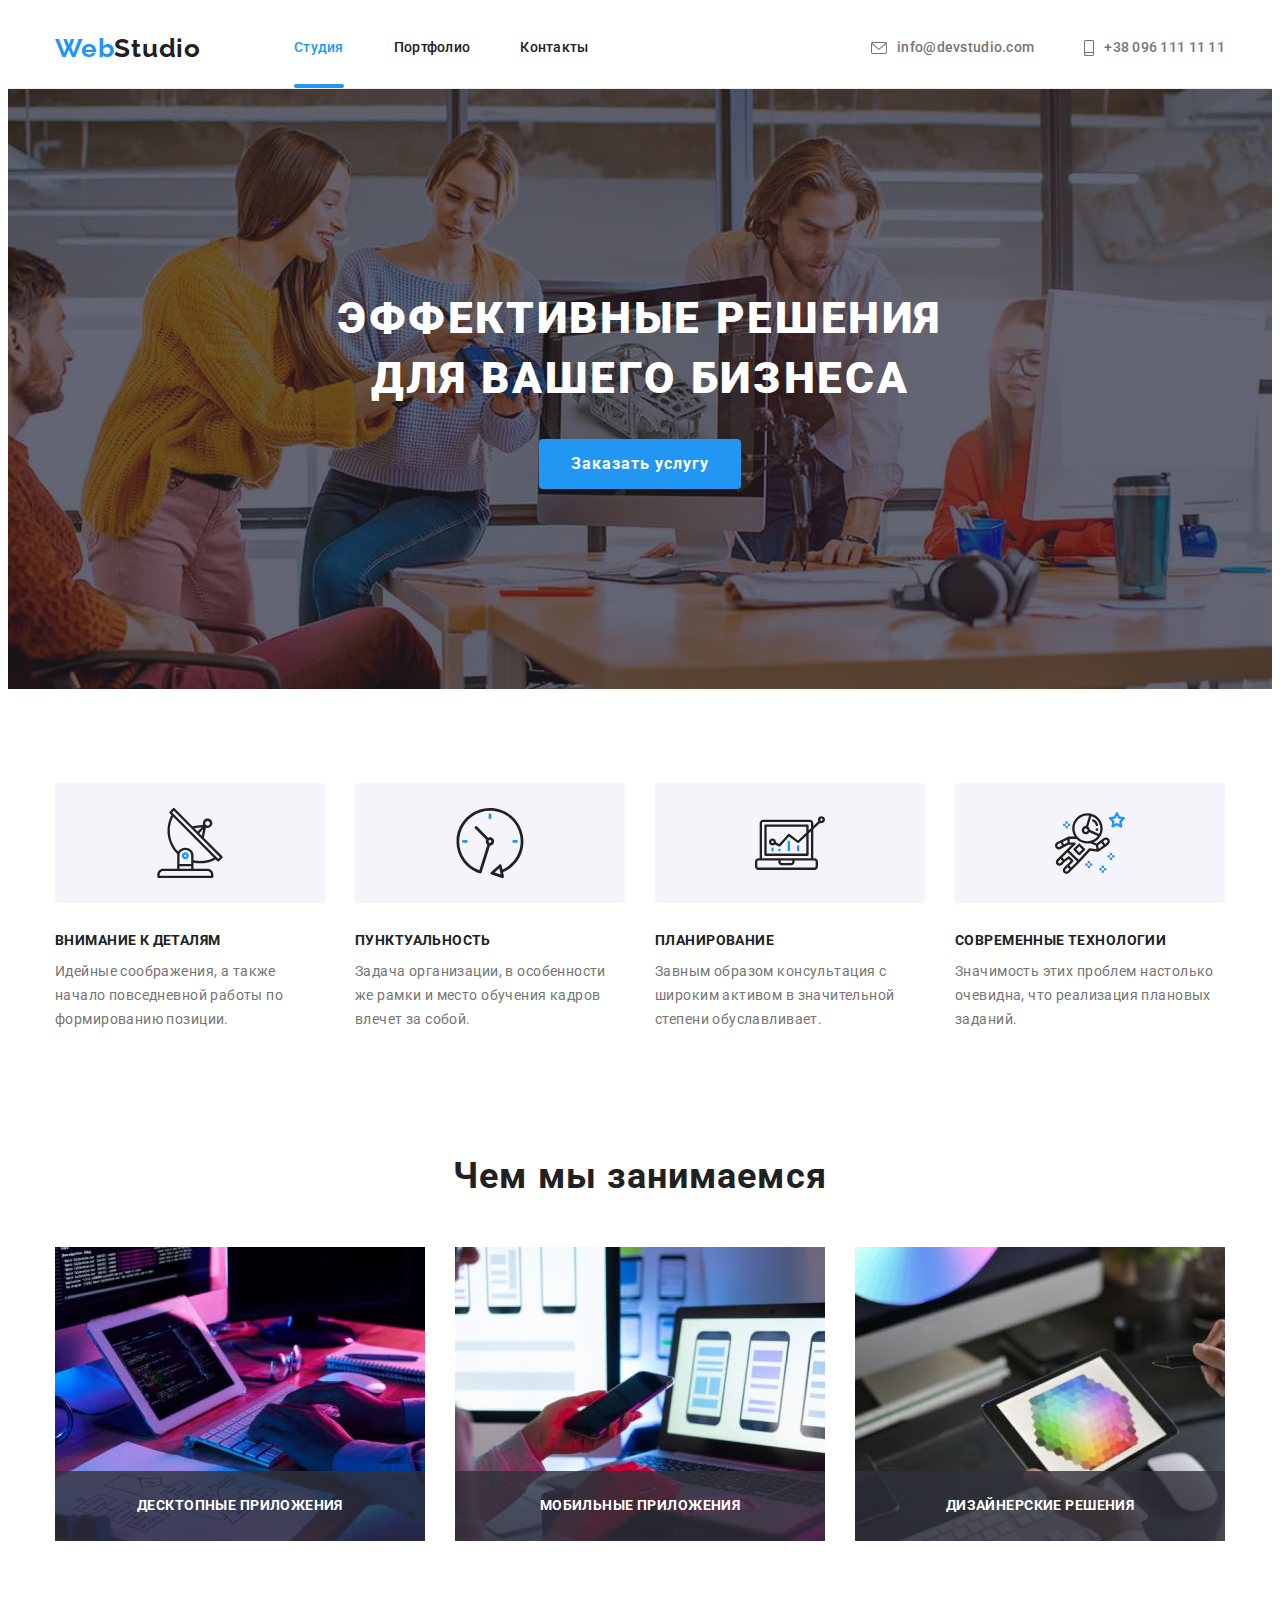
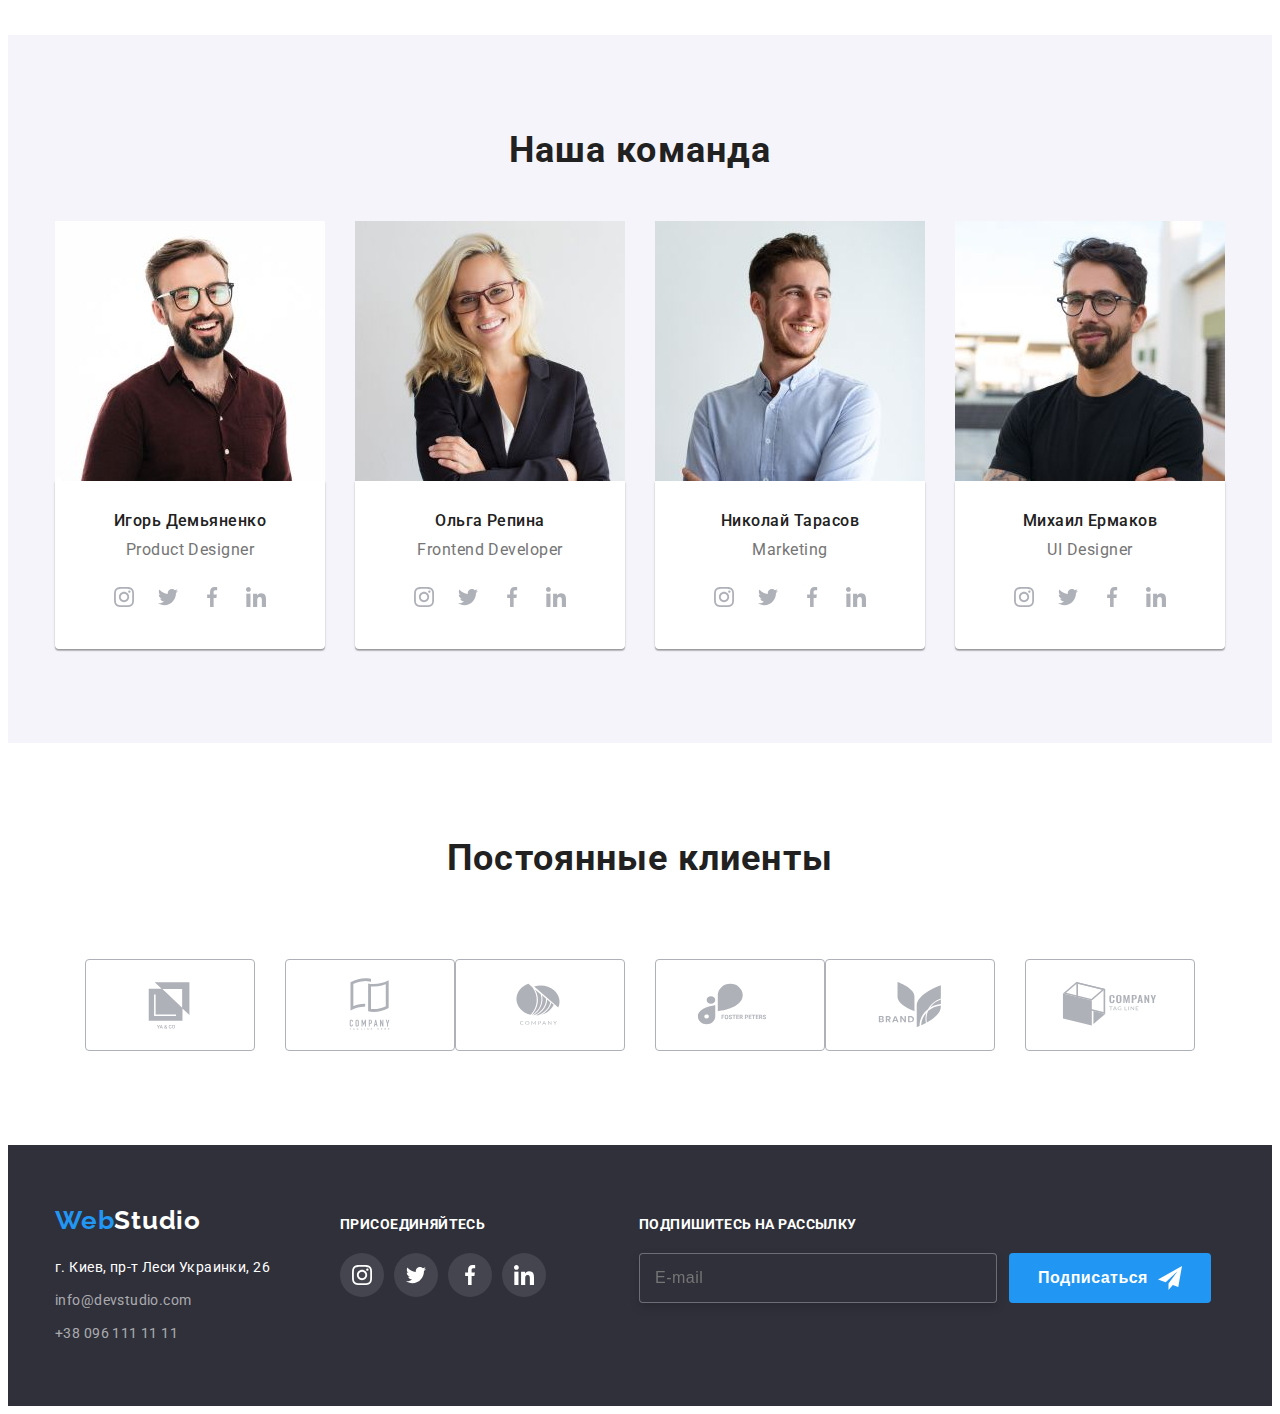
==== commit fe77d0de: "20541506" ====
--- a/index.html
+++ b/index.html
@@ -7,7 +7,8 @@
     <link rel="preconnect" href="https://fonts.gstatic.com" crossorigin />
     <link
       href="https://fonts.googleapis.com/css2?family=Raleway:wght@700&family=Roboto:wght@400;500;700;900&display=swap"
-      rel="stylesheet"/>
+      rel="stylesheet"
+    />
 
     <!-- Modern-normalize -->
     <link
@@ -15,8 +16,9 @@
       href="https://cdnjs.cloudflare.com/ajax/libs/modern-normalize/1.1.0/modern-normalize.min.css"
       integrity="sha512-wpPYUAdjBVSE4KJnH1VR1HeZfpl1ub8YT/NKx4PuQ5NmX2tKuGu6U/JRp5y+Y8XG2tV+wKQpNHVUX03MfMFn9Q=="
       crossorigin="anonymous"
-      referrerpolicy="no-referrer"/>
-      
+      referrerpolicy="no-referrer"
+    />
+
     <!-- Custom styles -->
     <link rel="stylesheet" href="./css/main.min.css" />
     <title>Module 08</title>
@@ -26,8 +28,7 @@
     <header class="header">
       <div class="container header__container">
         <nav class="site-nav">
-          <a href="/" lang="en" class="logo"
-            >Web<span class="logo__header">Studio</span></a>
+          <a href="/" lang="en" class="logo">Web<span class="logo__header">Studio</span></a>
           <ul class="site-nav__list">
             <li class="site-nav__item">
               <a href="./index.html" class="link link_acent">Студия</a>
@@ -36,7 +37,8 @@
               <a href="./portfolio.html" class="link">Портфолио</a>
             </li>
             <li class="site-nav__item">
-              <a href="/" class="link">Контакты</a></li>
+              <a href="/" class="link">Контакты</a>
+            </li>
           </ul>
         </nav>
         <ul class="contacts">
@@ -53,7 +55,8 @@
               ><svg class="contacts__icon" width="10px" height="16px">
                 <use xlink:href="./images/sprite.svg#icon-smartphone"></use>
               </svg>
-              +38 096 111 11 11</a>
+              +38 096 111 11 11</a
+            >
           </li>
         </ul>
         <button data-mobile-open type="button" class="mobile-button__open">
@@ -64,40 +67,51 @@
       </div>
     </header>
 
-<!-- MOBILE MENU -->
-
-    <div class="mobile-menu conteiner is-hidden" data-mobile>
-      <button data-mobile-close type="button" class="mobile-button__close">
-        <svg class="mobile-icon__close" width="40px" height="40px">
-          <use href="./images/sprite.svg#mobile-close-icon"></use>
-        </svg>
-      </button>
-      <ul class="mobile-nav">
-        <li class="mobile-nav__item">
-          <a href="./index.html" class="mobile-nav__acent mobile-nav__link">Студия</a></li>
-        <li class="mobile-nav__item">
-          <a href="./portfolio.html" class="mobile-nav__link">Портфолио</a></li>
-        <li class="mobile-nav__item">
-          <a href="/" class="mobile-nav__link">Контакты</a></li>
-      </ul>
-
-      <ul class="mobile-contacts">
-        <li class="mobile-contacts__item">
-          <a href="tel:+380961111111" class="mobile-contacts__phone">+38 096 111 11 11</a></li>
-        <li class="mobile-contacts__item">
-          <a href="mailto:info@devstudio.com" class="mobile-contacts__mail">info@devstudio.com</a></li>
-      </ul>
-
-      <ul class="mobile-socials">
-        <li class="mobile-socials__item">
-          <a href="" class="mobile-socials__link">Instagram</a></li>
-        <li class="mobile-socials__item">
-          <a href="" class="mobile-socials__link">Twitter</a></li>
-        <li class="mobile-socials__item">
-          <a href="" class="mobile-socials__link">Facebook</a></li>
-        <li class="mobile-socials__item">
-          <a href="" class="mobile-socials__link">LinkedIn</a></li>
-      </ul>
+    <!-- MOBILE MENU -->
+
+    <div class="backdrop is-hidden" data-mobile>
+      <div class="mobile-menu conteiner" >
+        <button data-mobile-close type="button" class="mobile-button__close">
+          <svg class="mobile-icon__close" width="40px" height="40px">
+            <use href="./images/sprite.svg#mobile-close-icon"></use>
+          </svg>
+        </button>
+        <ul class="mobile-nav">
+          <li class="mobile-nav__item">
+            <a href="./index.html" class="mobile-nav__acent mobile-nav__link">Студия</a>
+          </li>
+          <li class="mobile-nav__item">
+            <a href="./portfolio.html" class="mobile-nav__link">Портфолио</a>
+          </li>
+          <li class="mobile-nav__item">
+            <a href="/" class="mobile-nav__link">Контакты</a>
+          </li>
+        </ul>
+
+        <ul class="mobile-contacts">
+          <li class="mobile-contacts__item">
+            <a href="tel:+380961111111" class="mobile-contacts__phone">+38 096 111 11 11</a>
+          </li>
+          <li class="mobile-contacts__item">
+            <a href="mailto:info@devstudio.com" class="mobile-contacts__mail">info@devstudio.com</a>
+          </li>
+        </ul>
+
+        <ul class="mobile-socials">
+          <li class="mobile-socials__item">
+            <a href="" class="mobile-socials__link">Instagram</a>
+          </li>
+          <li class="mobile-socials__item">
+            <a href="" class="mobile-socials__link">Twitter</a>
+          </li>
+          <li class="mobile-socials__item">
+            <a href="" class="mobile-socials__link">Facebook</a>
+          </li>
+          <li class="mobile-socials__item">
+            <a href="" class="mobile-socials__link">LinkedIn</a>
+          </li>
+        </ul>
+      </div>
     </div>
 
     <!-- MAIN -->
@@ -109,9 +123,7 @@
             эффективные решения <br />
             для вашего бизнеса
           </h1>
-          <button data-modal-open type="button" class="hero__button">
-            Заказать услугу
-          </button>
+          <button data-modal-open type="button" class="hero__button">Заказать услугу</button>
         </div>
       </section>
       <!-- HERO MODAL WINDOW -->
@@ -127,30 +139,27 @@
             <p class="modal-form__title">Оставьте свои данные, мы вам перзвоним</p>
             <label class="modal-form__label" for="user_name"
               >Имя
-              <input class="modal-form__input" type="text" name="username" id="user_name"/>
+              <input class="modal-form__input" type="text" name="username" id="user_name" />
               <svg class="modal-form__icon" width="12px" height="12px">
                 <use href="./images/icons.svg#icon-name"></use>
               </svg>
             </label>
-            <label class="modal-form__label" for="user_phone">Телефон
-              <input
-                class="modal-form__input"
-                type="tel"
-                name="phone_number"
-                id="user_phone"
-              />
+            <label class="modal-form__label" for="user_phone"
+              >Телефон
+              <input class="modal-form__input" type="tel" name="phone_number" id="user_phone" />
               <svg class="modal-form__icon" width="12px" height="12px">
                 <use href="./images/icons.svg#icon-phone"></use>
               </svg>
             </label>
             <label class="modal-form__label" for="user_email"
               >Почта
-              <input class="modal-form__input" type="email" name="email" id="user_email"/>
+              <input class="modal-form__input" type="email" name="email" id="user_email" />
               <svg class="modal-form__icon" width="12px" height="12px">
                 <use href="./images/icons.svg#icon-mail"></use>
               </svg>
             </label>
-            <label class="modal-form__label">Комментарий
+            <label class="modal-form__label"
+              >Комментарий
               <textarea
                 class="modal-form__input comments"
                 name="comments"
@@ -159,13 +168,16 @@
               ></textarea>
             </label>
             <label class="checkbox-policy">
-                <input class="checkbox-policy visually-hidden" type="checkbox"/>
-                
-                <svg class="checkbox-policy__icon" width="16px" height="15px">
-                  <use href="./images/icons.svg#icon-checkbox"></use></svg>
-
-              <span class="checkbox-policy__title">Соглашаюсь с рассылкой и принимаю
-                <a href="./" class="checkbox-policy__link">Условия договора</a></span>
+              <input class="checkbox-policy visually-hidden" type="checkbox" />
+
+              <svg class="checkbox-policy__icon" width="16px" height="15px">
+                <use href="./images/icons.svg#icon-checkbox"></use>
+              </svg>
+
+              <span class="checkbox-policy__title"
+                >Соглашаюсь с рассылкой и принимаю
+                <a href="./" class="checkbox-policy__link">Условия договора</a></span
+              >
             </label>
             <button type="submit" class="modal-button__submit">Отправить</button>
           </form>
@@ -184,8 +196,7 @@
               </div>
               <h3 class="features__title">внимание к деталям</h3>
               <p class="features__text">
-                идейные соображения, а также начало повседневной работы по
-                формированию позиции.
+                идейные соображения, а также начало повседневной работы по формированию позиции.
               </p>
             </li>
             <li class="features__item">
@@ -196,8 +207,7 @@
               </div>
               <h3 class="features__title">пунктуальность</h3>
               <p class="features__text">
-                задача организации, в особенности же рамки и место обучения
-                кадров влечет за собой.
+                задача организации, в особенности же рамки и место обучения кадров влечет за собой.
               </p>
             </li>
             <li class="features__item">
@@ -208,8 +218,7 @@
               </div>
               <h3 class="features__title">планирование</h3>
               <p class="features__text">
-                завным образом консультация с широким активом в значительной
-                степени обуславливает.
+                завным образом консультация с широким активом в значительной степени обуславливает.
               </p>
             </li>
             <li class="features__item">
@@ -220,8 +229,7 @@
               </div>
               <h3 class="features__title">современные технологии</h3>
               <p class="features__text">
-                значимость этих проблем настолько очевидна, что реализация
-                плановых заданий.
+                значимость этих проблем настолько очевидна, что реализация плановых заданий.
               </p>
             </li>
           </ul>
@@ -234,57 +242,57 @@
           <ul class="offers__list">
             <li class="offers__item">
               <picture>
-                <source 
-                  media="(min-width: 1200px)" 
-                  srcset="
-                    ./images/offers/offers-1.jpg    1x,
-                    ./images/offers/offers-1_@2x.jpg 2x"
-                  type="image/jpg" />
-
-                  <img
+                <source
+                  media="(min-width: 1200px)"
+                  srcset="./images/offers/offers-1.jpg 1x, ./images/offers/offers-1_@2x.jpg 2x"
+                  type="image/jpg"
+                />
+
+                <img
                   class="offers__image"
                   src="./images/offers/offers-1.jpg"
                   alt="desk office"
                   width="auto"
-                  loading="lazy"/>
+                  loading="lazy"
+                />
               </picture>
-                <p class="offers__text">десктопные приложения</p>
+              <p class="offers__text">десктопные приложения</p>
             </li>
             <li class="offers__item">
               <picture>
-                <source 
-                  media="(min-width: 1200px)" 
-                  srcset="
-                    ./images/offers/offers-2.jpg    1x,
-                    ./images/offers/offers-2_@2x.jpg 2x"
-                  type="image/jpg" />
-
-                  <img
+                <source
+                  media="(min-width: 1200px)"
+                  srcset="./images/offers/offers-2.jpg 1x, ./images/offers/offers-2_@2x.jpg 2x"
+                  type="image/jpg"
+                />
+
+                <img
                   class="offers__image"
                   src="./images/offers/offers-2.jpg"
                   alt="desk office"
                   width="auto"
-                  loading="lazy"/>
+                  loading="lazy"
+                />
               </picture>
-                <p class="offers__text">мобильные приложения</p>
+              <p class="offers__text">мобильные приложения</p>
             </li>
             <li class="offers__item">
               <picture>
-                <source 
-                  media="(min-width: 1200px)" 
-                  srcset="
-                    ./images/offers/offers-3.jpg    1x,
-                    ./images/offers/offers-3_@2x.jpg 2x"
-                  type="image/jpg" />
-
-                  <img
+                <source
+                  media="(min-width: 1200px)"
+                  srcset="./images/offers/offers-3.jpg 1x, ./images/offers/offers-3_@2x.jpg 2x"
+                  type="image/jpg"
+                />
+
+                <img
                   class="offers__image"
                   src="./images/offers/offers-3.jpg"
                   alt="desk office"
                   width="auto"
-                  loading="lazy"/>
+                  loading="lazy"
+                />
               </picture>
-                <p class="offers__text">дизайнерские решения</p>
+              <p class="offers__text">дизайнерские решения</p>
             </li>
           </ul>
         </div>
@@ -296,32 +304,25 @@
           <ul class="team-cards">
             <li class="team-cards__item">
               <picture>
-                <source 
-                  media="(min-width: 1200px)" 
-                  srcset="
-                    ./images/team/team-1_sm.jpg    1x,
-                    ./images/team/team-1_sm@2x.jpg 2x" 
-                  type="image/jpg" />
-
-                <source 
-                  media="(min-width: 768px)" 
-                  srcset="
-                    ./images/team/team-1_md.jpg    1x,
-                    ./images/team/team-1_md@2x.jpg 2x" 
-                  type="image/jpg" />
-
-                  <source 
-                  media="(max-width: 767px)" 
-                  srcset="
-                    ./images/team/team-1_lg.jpg    1x,
-                    ./images/team/team-1_lg@2x.jpg 2x" 
-                  type="image/jpg" />
-
-                  <img
-                  src="./images/team/team-1_sm.jpg"
-                  alt="designer"
-                  width="auto"
-                  loading="lazy"/>
+                <source
+                  media="(min-width: 1200px)"
+                  srcset="./images/team/team-1_sm.jpg 1x, ./images/team/team-1_sm@2x.jpg 2x"
+                  type="image/jpg"
+                />
+
+                <source
+                  media="(min-width: 768px)"
+                  srcset="./images/team/team-1_md.jpg 1x, ./images/team/team-1_md@2x.jpg 2x"
+                  type="image/jpg"
+                />
+
+                <source
+                  media="(max-width: 767px)"
+                  srcset="./images/team/team-1_lg.jpg 1x, ./images/team/team-1_lg@2x.jpg 2x"
+                  type="image/jpg"
+                />
+
+                <img src="./images/team/team-1_sm.jpg" alt="designer" width="auto" loading="lazy" />
               </picture>
 
               <div class="team-member">
@@ -362,32 +363,30 @@
 
             <li class="team-cards__item">
               <picture>
-                <source 
-                  media="(min-width: 1200px)" 
-                  srcset="
-                    ./images/team/team-2_sm.jpg    1x,
-                    ./images/team/team-2_sm@2x.jpg 2x" 
-                  type="image/jpg" />
-
-                <source 
-                  media="(min-width: 768px)" 
-                  srcset="
-                    ./images/team/team-2_md.jpg    1x,
-                    ./images/team/team-2_md@2x.jpg 2x" 
-                  type="image/jpg" />
-
-                  <source 
-                  media="(max-width: 767px)" 
-                  srcset="
-                    ./images/team/team-2_lg.jpg    1x,
-                    ./images/team/team-2_lg@2x.jpg 2x" 
-                  type="image/jpg" />
-
-                  <img
+                <source
+                  media="(min-width: 1200px)"
+                  srcset="./images/team/team-2_sm.jpg 1x, ./images/team/team-2_sm@2x.jpg 2x"
+                  type="image/jpg"
+                />
+
+                <source
+                  media="(min-width: 768px)"
+                  srcset="./images/team/team-2_md.jpg 1x, ./images/team/team-2_md@2x.jpg 2x"
+                  type="image/jpg"
+                />
+
+                <source
+                  media="(max-width: 767px)"
+                  srcset="./images/team/team-2_lg.jpg 1x, ./images/team/team-2_lg@2x.jpg 2x"
+                  type="image/jpg"
+                />
+
+                <img
                   src="./images/team/team-2_sm.jpg"
                   alt="developer"
                   width="auto"
-                  loading="lazy"/>
+                  loading="lazy"
+                />
               </picture>
 
               <div class="team-member">
@@ -428,32 +427,30 @@
 
             <li class="team-cards__item">
               <picture>
-                <source 
-                  media="(min-width: 1200px)" 
-                  srcset="
-                    ./images/team/team-3_sm.jpg    1x,
-                    ./images/team/team-3_sm@2x.jpg 2x" 
-                  type="image/jpg" />
-
-                <source 
-                  media="(min-width: 768px)" 
-                  srcset="
-                    ./images/team/team-3_md.jpg    1x,
-                    ./images/team/team-3_md@2x.jpg 2x" 
-                  type="image/jpg" />
-
-                  <source 
-                  media="(max-width: 767px)" 
-                  srcset="
-                    ./images/team/team-3_lg.jpg    1x,
-                    ./images/team/team-3_lg@2x.jpg 2x" 
-                  type="image/jpg" />
-
-                  <img
+                <source
+                  media="(min-width: 1200px)"
+                  srcset="./images/team/team-3_sm.jpg 1x, ./images/team/team-3_sm@2x.jpg 2x"
+                  type="image/jpg"
+                />
+
+                <source
+                  media="(min-width: 768px)"
+                  srcset="./images/team/team-3_md.jpg 1x, ./images/team/team-3_md@2x.jpg 2x"
+                  type="image/jpg"
+                />
+
+                <source
+                  media="(max-width: 767px)"
+                  srcset="./images/team/team-3_lg.jpg 1x, ./images/team/team-3_lg@2x.jpg 2x"
+                  type="image/jpg"
+                />
+
+                <img
                   src="./images/team/team-3_sm.jpg"
                   alt="marketing"
                   width="auto"
-                  loading="lazy"/>
+                  loading="lazy"
+                />
               </picture>
 
               <div class="team-member">
@@ -494,32 +491,30 @@
 
             <li class="team-cards__item">
               <picture>
-                <source 
-                  media="(min-width: 1200px)" 
-                  srcset="
-                    ./images/team/team-4_sm.jpg    1x,
-                    ./images/team/team-4_sm@2x.jpg 2x" 
-                  type="image/jpg" />
-
-                <source 
-                  media="(min-width: 768px)" 
-                  srcset="
-                    ./images/team/team-4_md.jpg    1x,
-                    ./images/team/team-4_md@2x.jpg 2x" 
-                  type="image/jpg" />
-
-                  <source 
-                  media="(max-width: 767px)" 
-                  srcset="
-                    ./images/team/team-4_lg.jpg    1x,
-                    ./images/team/team-4_lg@2x.jpg 2x" 
-                  type="image/jpg" />
-
-                  <img
+                <source
+                  media="(min-width: 1200px)"
+                  srcset="./images/team/team-4_sm.jpg 1x, ./images/team/team-4_sm@2x.jpg 2x"
+                  type="image/jpg"
+                />
+
+                <source
+                  media="(min-width: 768px)"
+                  srcset="./images/team/team-4_md.jpg 1x, ./images/team/team-4_md@2x.jpg 2x"
+                  type="image/jpg"
+                />
+
+                <source
+                  media="(max-width: 767px)"
+                  srcset="./images/team/team-4_lg.jpg 1x, ./images/team/team-4_lg@2x.jpg 2x"
+                  type="image/jpg"
+                />
+
+                <img
                   src="./images/team/team-4_sm.jpg"
                   alt="ui designer"
                   width="auto"
-                  loading="lazy"/>
+                  loading="lazy"
+                />
               </picture>
 
               <div class="team-member">
@@ -563,7 +558,7 @@
       <!-- CLIENTS SECTION -->
       <section class="section">
         <div class="container">
-          <h2 class="section-title">Постоянные клиенты</h2>
+          <h2 class="client-title">Постоянные клиенты</h2>
           <ul class="client-list">
             <li class="client-card">
               <a href="" class="client-card__link"
@@ -617,8 +612,9 @@
       <div class="container footer__container">
         <div class="footer__contacts">
           <a href="/" lang="en" class="logo logo__footer"
-            >Web<span class="logo__footer-acent">Studio</span></a>
-          <address class="footer__address">г. Киев, пр-т Леси Украинки, 26</address> 
+            >Web<span class="logo__footer-acent">Studio</span></a
+          >
+          <address class="footer__address">г. Киев, пр-т Леси Украинки, 26</address>
           <a href="mailto:info@devstudio.com" class="link footer__mail">info@devstudio.com</a>
           <a href="tel:+380961111111" class="link footer__phone">+38 096 111 11 11</a>
         </div>
@@ -662,12 +658,7 @@
         <form class="footer-form">
           <label class="footer-form__label">
             <span class="footer-form__title">подпишитесь на рассылку</span>
-            <input
-              class="footer-form__input"
-              type="email"
-              name="email"
-              placeholder="E-mail"
-            />
+            <input class="footer-form__input" type="email" name="email" placeholder="E-mail" />
           </label>
           <button type="submit" class="footer-form__button">
             Подписаться
--- a/css/main.min.css
+++ b/css/main.min.css
@@ -1,2 +1,2 @@
-:root{--primary-text-color: #757575;--primary-title-color: #212121;--icon-color: #AFB1B8;--primary-button-color: #2196F3;--accent-color: #188CE8;--primary-transition-durat: 250ms;--primary-transition-timing-function: cubic-bezier(0.4, 0, 0.2, 1)}.visually-hidden{position:absolute;white-space:nowrap;width:1px;height:1px;overflow:hidden;border:0;padding:0;clip:rect(0 0 0 0);-webkit-clip-path:inset(50%);clip-path:inset(50%);margin:-1px}body{font-family:'Roboto', 'sans-serif';color:var(--primary-text-color)}*,::after,::before{-webkit-box-sizing:border-box;box-sizing:border-box}h1,h2,h3,p{margin:0;padding:0}ul{list-style:none;margin:0;padding:0}img{display:block;max-width:100%;height:auto}.container{padding-left:15px;padding-right:15px;margin:0 auto}@media screen and (min-width: 480px){.container{width:480px}}@media screen and (min-width: 768px){.container{width:768px}}@media screen and (min-width: 1200px){.container{width:1200px}}@media screen and (max-width: 1199.98px){.section{padding-top:60px;padding-bottom:60px}}@media screen and (min-width: 1200px){.section{padding-top:94px;padding-bottom:94px}}.section-title{font-size:36px;line-height:1.17;letter-spacing:.03em;text-align:center;color:var(--primary-title-color);margin-bottom:50px}.section-title::first-letter{text-transform:capitalize}@media screen and (max-width: 1199.98px){.section-title{font-size:28px;line-height:1.17;letter-spacing:.03em;margin-bottom:30px}}.logo{text-decoration:none;font-family:'Raleway';font-style:normal;font-weight:700;font-size:26px;line-height:1.19;letter-spacing:.03em;color:var(--primary-button-color);padding-top:24px;padding-bottom:24px;-webkit-transition-property:color, -webkit-text-decoration-color;transition-property:color, -webkit-text-decoration-color;transition-property:text-decoration-color, color;transition-property:text-decoration-color, color, -webkit-text-decoration-color;-webkit-transition-duration:var(--primary-transition-durat);transition-duration:var(--primary-transition-durat);-webkit-transition-timing-function:var(--primary-transition-timing-function);transition-timing-function:var(--primary-transition-timing-function)}@media screen and (max-width: 1199.98px){.logo{font-size:24px;text-align:center}}.logo__header{color:var(--primary-title-color)}.logo__text:hover,.logo__text:focus{-webkit-text-decoration-color:var(--accent-color);text-decoration-color:var(--accent-color);color:var(--accent-color)}.logo__footer{display:block;padding:0;margin-bottom:20px}.logo__footer-acent{color:#FFFFFF}.site-nav{display:-webkit-box;display:-ms-flexbox;display:flex;-webkit-box-align:center;-ms-flex-align:center;align-items:center;-webkit-box-pack:center;-ms-flex-pack:center;justify-content:center}.site-nav__list{display:-webkit-box;display:-ms-flexbox;display:flex;margin-left:93px}@media screen and (max-width: 767.98px){.site-nav__list{display:none}}@media screen and (max-width: 1199.98px){.site-nav__list{margin-left:88px}}.site-nav__item{position:relative}.link{text-decoration:none;font-family:'Roboto';font-style:normal;font-weight:500;font-size:14px;line-height:1.14;letter-spacing:.02em;color:var(--primary-title-color);display:block;-webkit-transition-property:color;transition-property:color;-webkit-transition-duration:var(--primary-transition-durat);transition-duration:var(--primary-transition-durat);-webkit-transition-timing-function:var(--primary-transition-timing-function);transition-timing-function:var(--primary-transition-timing-function);padding-top:32px;padding-bottom:32px}.link:hover,.link:focus{-webkit-text-decoration-color:var(--accent-color);text-decoration-color:var(--accent-color);color:var(--accent-color)}.link_acent{color:var(--primary-button-color)}.link_acent::after{position:absolute;bottom:0;display:block;content:"";width:100%;height:4px;border-radius:2px;background:var(--primary-button-color)}.header__mail,.header__phone{display:-webkit-inline-box;display:-ms-inline-flexbox;display:inline-flex;-webkit-box-align:center;-ms-flex-align:center;align-items:center;color:var(--primary-text-color);text-transform:lowercase}@media screen and (max-width: 1199.98px){.header__mail,.header__phone{padding:0;font-weight:500;font-size:12px;line-height:1.14;letter-spacing:.02em}}.contacts{display:-webkit-box;display:-ms-flexbox;display:flex;margin-left:auto}@media screen and (max-width: 767.98px){.contacts{display:none}}@media screen and (max-width: 1199.98px){.contacts{-webkit-box-orient:vertical;-webkit-box-direction:normal;-ms-flex-direction:column;flex-direction:column}}.site-nav__item:nth-last-child(-n+2){margin-left:50px}.contacts .contacts__item+.contacts__item{margin-left:50px}@media screen and (max-width: 1199.98px){.contacts .contacts__item+.contacts__item{margin:0;padding:0}}@media screen and (max-width: 1199.98px){.contacts__item:nth-child(1){margin-bottom:10px}}.contacts__icon{fill:currentColor;margin-right:10px}@media screen and (max-width: 1199.98px){.contacts__icon{zoom:0.875}}.mobile-menu{position:fixed;top:0;left:0;width:100%;height:100%;padding:48px 40px;display:-webkit-box;display:-ms-flexbox;display:flex;-webkit-box-orient:vertical;-webkit-box-direction:normal;-ms-flex-direction:column;flex-direction:column;background-color:#fff}@media screen and (min-width: 1200px){.mobile-menu{display:none}}@media screen and (min-width: 768px) and (max-width: 1199.98px){.mobile-menu{display:none}}.mobile-nav__item:first-child{margin-bottom:36px}.mobile-nav__item:nth-child(2){margin-bottom:32px}.mobile-nav__link{text-decoration:none;font-family:'Roboto';font-style:normal;font-weight:500;font-size:40px;line-height:1.17;letter-spacing:.02em;color:var(--primary-title-color);-webkit-transition-property:color;transition-property:color;-webkit-transition-duration:var(--primary-transition-durat);transition-duration:var(--primary-transition-durat);-webkit-transition-timing-function:var(--primary-transition-timing-function);transition-timing-function:var(--primary-transition-timing-function)}.mobile-nav__acent:only-child{color:var(--primary-button-color)}.mobile-contacts{margin-top:auto;margin-bottom:64px}.mobile-contacts__item:first-child{margin-bottom:32px}.mobile-contacts__phone{text-decoration:none;font-family:'Roboto';font-style:normal;font-weight:500;font-size:34px;line-height:1.17;letter-spacing:.02em;color:var(--primary-button-color)}.mobile-contacts__mail{text-decoration:none;font-family:'Roboto';font-style:normal;font-weight:500;font-size:24px;line-height:1.17;letter-spacing:.02em;color:var(--primary-text-color)}.mobile-socials{display:-webkit-box;display:-ms-flexbox;display:flex}.mobile-socials__item{padding:0 10px;border-left:1px solid rgba(33,33,33,0.2)}.mobile-socials__item:first-child{padding-left:0;border-left:none}.mobile-socials__link{text-decoration:none;font-family:'Roboto';font-style:normal;font-weight:500;font-size:18px;line-height:1.22;letter-spacing:.02em;color:var(--primary-button-color)}.mobile-button__close{position:absolute;top:10px;right:15px;display:-webkit-box;display:-ms-flexbox;display:flex;-webkit-box-pack:center;-ms-flex-pack:center;justify-content:center;-webkit-box-align:center;-ms-flex-align:center;align-items:center;width:40px;height:40px;cursor:pointer;border:none;color:var(--primary-title-color);background-color:#fff;-webkit-transition-property:color;transition-property:color;-webkit-transition-duration:var(--primary-transition-durat);transition-duration:var(--primary-transition-durat);-webkit-transition-timing-function:var(--primary-transition-timing-function);transition-timing-function:var(--primary-transition-timing-function);fill:currentColor}.mobile-button__close:hover,.mobile-button__close:focus{color:var(--primary-button-color)}.mobile-button__open{position:absolute;top:10px;right:15px;fill:currentColor;border:none;background-color:#FFFFFF;-webkit-transition-property:color;transition-property:color;-webkit-transition-duration:var(--primary-transition-durat);transition-duration:var(--primary-transition-durat);-webkit-transition-timing-function:var(--primary-transition-timing-function);transition-timing-function:var(--primary-transition-timing-function);display:none}.mobile-button__open:hover,.mobile-button__open:focus{color:var(--primary-button-color)}@media screen and (max-width: 767.98px){.mobile-button__open{display:inline}}.hero__button{font-family:'Roboto';font-style:normal;font-weight:700;font-size:16px;line-height:1.88;letter-spacing:.06em;border:none;border-radius:4px;background-color:var(--primary-button-color);color:#FFFFFF;cursor:pointer;padding:10px 32px;-webkit-transition-property:background-color, color;transition-property:background-color, color;-webkit-transition-duration:var(--primary-transition-durat);transition-duration:var(--primary-transition-durat);-webkit-transition-timing-function:var(--primary-transition-timing-function);transition-timing-function:var(--primary-transition-timing-function)}.hero__button:hover,.hero__button:focus{color:var(--accent-color);background-color:#FFFFFF}.modal__button-close{position:absolute;top:8px;right:8px;display:-webkit-box;display:-ms-flexbox;display:flex;-webkit-box-pack:center;-ms-flex-pack:center;justify-content:center;-webkit-box-align:center;-ms-flex-align:center;align-items:center;width:30px;height:30px;color:#000;border:1px solid rgba(0,0,0,0.1);background-color:#FFFFFF;border-radius:50%;cursor:pointer;-webkit-transition-property:color;transition-property:color;-webkit-transition-duration:var(--primary-transition-durat);transition-duration:var(--primary-transition-durat);-webkit-transition-timing-function:var(--primary-transition-timing-function);transition-timing-function:var(--primary-transition-timing-function);fill:currentColor}.modal__button-close:hover,.modal__button-close:focus{color:var(--primary-button-color)}.modal-button__submit{display:-webkit-box;display:-ms-flexbox;display:flex;font-weight:700;font-size:16px;line-height:1.88;letter-spacing:.06em;cursor:pointer;color:#FFFFFF;padding:10px 55px;background:var(--primary-button-color);-webkit-box-shadow:0px 4px 4px rgba(0,0,0,0.15);box-shadow:0px 4px 4px rgba(0,0,0,0.15);border-radius:4px;border:none;margin:0 auto;-webkit-transition-property:background-color;transition-property:background-color;-webkit-transition-duration:var(--primary-transition-durat);transition-duration:var(--primary-transition-durat);-webkit-transition-timing-function:var(--primary-transition-timing-function);transition-timing-function:var(--primary-transition-timing-function)}.modal-button__submit:hover,.modal-button__submit:focus{background:var(--accent-color)}.footer-form__button{cursor:pointer;font-weight:700;font-size:16px;line-height:1.88;letter-spacing:.03em;display:-webkit-box;display:-ms-flexbox;display:flex;-webkit-box-align:center;-ms-flex-align:center;align-items:center;text-align:center;color:#FFFFFF;padding:10px 29px;background:var(--primary-button-color);border-radius:4px;border:none;-webkit-transition-property:background-color;transition-property:background-color;-webkit-transition-duration:var(--primary-transition-durat);transition-duration:var(--primary-transition-durat);-webkit-transition-timing-function:var(--primary-transition-timing-function);transition-timing-function:var(--primary-transition-timing-function)}@media screen and (max-width: 1199.98px){.footer-form__button{margin:0 auto}}.footer-form__button:hover,.footer-form__button:focus{background-color:var(--accent-color)}.filter__button{font-family:'Roboto';font-style:normal;font-weight:500;font-size:16px;line-height:1.6;letter-spacing:0.03em;cursor:pointer;border:none;border-radius:4px;padding:6px 22px;color:var(--primary-title-color);-webkit-transition-property:background-color, color, -webkit-box-shadow;transition-property:background-color, color, -webkit-box-shadow;transition-property:background-color, color, box-shadow;transition-property:background-color, color, box-shadow, -webkit-box-shadow;-webkit-transition-duration:var(--primary-transition-durat);transition-duration:var(--primary-transition-durat);-webkit-transition-timing-function:var(--primary-transition-timing-function);transition-timing-function:var(--primary-transition-timing-function)}.filter__button:hover,.filter__button:focus{background-color:var(--accent-color);color:#FFFFFF;-webkit-box-shadow:0px 3px 1px rgba(0,0,0,0.1),0px 1px 2px rgba(0,0,0,0.08),0px 2px 2px rgba(0,0,0,0.12);box-shadow:0px 3px 1px rgba(0,0,0,0.1),0px 1px 2px rgba(0,0,0,0.08),0px 2px 2px rgba(0,0,0,0.12)}.filter__button-acent{background-color:var(--primary-button-color);color:#FFFFFF}.social-networks{display:-webkit-box;display:-ms-flexbox;display:flex;-webkit-box-align:center;-ms-flex-align:center;align-items:center;-webkit-box-pack:center;-ms-flex-pack:center;justify-content:center}.social-networks__link{display:-webkit-box;display:-ms-flexbox;display:flex;-webkit-box-align:center;-ms-flex-align:center;align-items:center;-webkit-box-pack:center;-ms-flex-pack:center;justify-content:center;width:44px;height:44px;color:var(--icon-color);border-radius:50%;-webkit-transition-property:background-color, color;transition-property:background-color, color;-webkit-transition-duration:var(--primary-transition-durat);transition-duration:var(--primary-transition-durat);-webkit-transition-timing-function:var(--primary-transition-timing-function);transition-timing-function:var(--primary-transition-timing-function)}.social-networks__link:hover,.social-networks__link:focus{background-color:var(--primary-button-color);color:#FFFFFF}.social-networks__icon{fill:currentColor}.footer-social{margin-right:93px}@media screen and (max-width: 767.98px){.footer-social{margin-right:auto;margin-left:auto;margin-bottom:60px}}@media screen and (min-width: 768px) and (max-width: 1199.98px){.footer-social{margin-right:89px;margin-left:auto;margin-bottom:60px}}.footer-social__title,.footer-form__title{display:block;font-weight:700;font-size:14px;line-height:1.14;letter-spacing:.03em;text-transform:uppercase;color:#FFFFFF;margin-bottom:20px}@media screen and (max-width: 1199.98px){.footer-social__title,.footer-form__title{text-align:center}}.footer-social__list{display:-webkit-box;display:-ms-flexbox;display:flex}@media screen and (max-width: 1199.98px){.footer-social__list{-webkit-box-pack:center;-ms-flex-pack:center;justify-content:center}}.footer-social__item{margin-right:10px}.footer-social__item:nth-last-child(1){margin-right:0}.footer-social__link{display:-webkit-box;display:-ms-flexbox;display:flex;-webkit-box-align:center;-ms-flex-align:center;align-items:center;-webkit-box-pack:center;-ms-flex-pack:center;justify-content:center;width:44px;height:44px;border-radius:50%;color:#FFFFFF;background:rgba(255,255,255,0.1);-webkit-transition-property:background-color;transition-property:background-color;-webkit-transition-duration:var(--primary-transition-durat);transition-duration:var(--primary-transition-durat);-webkit-transition-timing-function:var(--primary-transition-timing-function);transition-timing-function:var(--primary-transition-timing-function)}.footer-social__link:hover,.footer-social__link:focus{background-color:var(--primary-button-color)}.footer-social__icon{fill:currentColor}.backdrop{position:fixed;top:0;left:0;z-index:1;width:100%;height:100%;background:rgba(0,0,0,0.2);-webkit-transition:opacity var(--primary-transition-durat) var(--primary-transition-timing-function);transition:opacity var(--primary-transition-durat) var(--primary-transition-timing-function)}.is-hidden{opacity:0;pointer-events:none}.modal{position:absolute;padding:40px;top:50%;left:50%;width:528px;max-height:100%;background-color:#FFFFFF;-webkit-box-shadow:0px 1px 3px rgba(0,0,0,0.12),0px 1px 1px rgba(0,0,0,0.14),0px 2px 1px rgba(0,0,0,0.2);box-shadow:0px 1px 3px rgba(0,0,0,0.12),0px 1px 1px rgba(0,0,0,0.14),0px 2px 1px rgba(0,0,0,0.2);border-radius:4px;-webkit-transform:translate(-50%, -50%) scale(1);transform:translate(-50%, -50%) scale(1);-webkit-transition:opacity var(--primary-transition-durat) var(--primary-transition-timing-function),-webkit-transform var(--primary-transition-durat) var(--primary-transition-timing-function);transition:opacity var(--primary-transition-durat) var(--primary-transition-timing-function),-webkit-transform var(--primary-transition-durat) var(--primary-transition-timing-function);transition:transform var(--primary-transition-durat) var(--primary-transition-timing-function),opacity var(--primary-transition-durat) var(--primary-transition-timing-function);transition:transform var(--primary-transition-durat) var(--primary-transition-timing-function),opacity var(--primary-transition-durat) var(--primary-transition-timing-function),-webkit-transform var(--primary-transition-durat) var(--primary-transition-timing-function)}@media screen and (max-width: 1199.98px){.modal{width:450px}}.modal-form{width:100%;display:block}.modal-form__title{font-weight:700;font-size:20px;line-height:1.15;letter-spacing:.03em;color:var(--primary-title-color);text-align:center;margin-bottom:12px}@media screen and (max-width: 1199.98px){.modal-form__title{font-weight:700;font-size:20px;line-height:1.5;letter-spacing:.03em}}.modal-form__label{position:relative;display:-webkit-box;display:-ms-flexbox;display:flex;-webkit-box-orient:vertical;-webkit-box-direction:normal;-ms-flex-direction:column;flex-direction:column;width:100%;font-weight:400;font-size:14px;line-height:1.17;letter-spacing:.01em;color:var(--primary-text-color);margin-bottom:10px}@media screen and (max-width: 1199.98px){.modal-form__label{font-weight:400;font-size:12px;line-height:1.5;letter-spacing:.03em}}.modal-form__label:nth-child(5){margin-bottom:20px}.modal-form__label:focus-within .modal-form__input{outline:0;border-color:var(--primary-button-color)}.modal-form__label:focus-within .modal-form__icon{color:var(--primary-button-color)}.modal-form__label:hover .modal-form__icon,.modal-form__label:focus .modal-form__icon{color:var(--primary-button-color)}.modal-form__input{width:100%;font-weight:400;font-size:14px;line-height:1.14;letter-spacing:.01em;color:var(--primary-title-color);padding:12px 16px;padding-left:42px;margin-top:4px;cursor:pointer;border:1px solid rgba(33,33,33,0.2);border-radius:4px;-webkit-transition:border-color var(--primary-transition-durat) var(--primary-transition-timing-function);transition:border-color var(--primary-transition-durat) var(--primary-transition-timing-function)}.modal-form__input:hover,.modal-form__input:focus{border-color:var(--primary-button-color)}.modal-form__icon{fill:currentColor;position:absolute;left:12px;bottom:13px;color:var(--primary-title-color);-webkit-transition:border-color var(--primary-transition-durat) var(--primary-transition-timing-function);transition:border-color var(--primary-transition-durat) var(--primary-transition-timing-function)}.comments{padding-left:12px}.comments::-webkit-input-placeholder{color:rgba(117,117,117,0.5)}.comments:-ms-input-placeholder{color:rgba(117,117,117,0.5)}.comments::-ms-input-placeholder{color:rgba(117,117,117,0.5)}.comments::placeholder{color:rgba(117,117,117,0.5)}.checkbox-policy{display:-webkit-box;display:-ms-flexbox;display:flex;-webkit-box-align:center;-ms-flex-align:center;align-items:center;-webkit-box-pack:center;-ms-flex-pack:center;justify-content:center;cursor:pointer;font-weight:400;font-size:14px;line-height:1.71;letter-spacing:.03em;margin-bottom:30px}@media screen and (max-width: 1199.98px){.checkbox-policy{font-weight:400;font-size:12px;line-height:1.17;letter-spacing:.03em}}.checkbox-policy:checked+.checkbox-policy__icon{background-color:var(--primary-button-color);border-color:var(--primary-button-color);background-origin:border-box}.checkbox-policy:focus+.checkbox-policy__icon{border-color:var(--accent-color)}.checkbox-policy:hover+.checkbox-policy__icon{border-color:var(--accent-color)}.checkbox-policy__icon{width:16px;height:15px;margin-right:7px;fill:currentColor;color:#FFFFFF;border:2px solid var(--primary-title-color);border-radius:2px;-webkit-transition:var(--primary-transition-durat);transition:var(--primary-transition-durat);-webkit-transition-timing-function:var(--primary-transition-timing-function);transition-timing-function:var(--primary-transition-timing-function)}.checkbox-policy__title{color:var(--primary-text-color)}.checkbox-policy__link{color:var(--primary-button-color)}.footer-form{display:-webkit-box;display:-ms-flexbox;display:flex;-webkit-box-align:end;-ms-flex-align:end;align-items:flex-end}@media screen and (max-width: 1199.98px){.footer-form{-webkit-box-orient:vertical;-webkit-box-direction:normal;-ms-flex-direction:column;flex-direction:column}}@media screen and (min-width: 768px) and (max-width: 1199.98px){.footer-form{margin:0 auto}}.footer-form__label{width:358px;margin-right:12px}@media screen and (max-width: 1199.98px){.footer-form__label{margin:0;width:450px}}.footer-form__input{cursor:pointer;font-weight:400;font-size:16px;line-height:1.25;letter-spacing:.03em;width:inherit;color:rgba(255,255,255,0.6);border:1px solid rgba(255,255,255,0.3);-webkit-filter:drop-shadow(0px 4px 4px rgba(0,0,0,0.15));filter:drop-shadow(0px 4px 4px rgba(0,0,0,0.15));border-radius:4px;background-color:#2F303A;padding:14px 14px 14px 15px}@media screen and (max-width: 1199.98px){.footer-form__input{margin-bottom:20px}}.footer-form__icon{fill:currentColor;margin-left:10px}.filter__list{list-style:none;display:-webkit-box;display:-ms-flexbox;display:flex;-webkit-box-align:center;-ms-flex-align:center;align-items:center;-webkit-box-pack:center;-ms-flex-pack:center;justify-content:center;margin-bottom:50px}@media screen and (max-width: 767.98px){.filter__list{-ms-flex-wrap:wrap;flex-wrap:wrap;-webkit-box-pack:start;-ms-flex-pack:start;justify-content:flex-start;margin-bottom:40px}}.filter__item{text-align:left;margin-right:8px}.filter__item:last-child{margin-right:0}@media screen and (max-width: 767.98px){.filter__item:nth-child(-n+3){margin-bottom:15px}}.header{background-color:#FFFFFF;border-bottom:1px solid #ECECEC}.header__container{display:-webkit-box;display:-ms-flexbox;display:flex;-webkit-box-align:center;-ms-flex-align:center;align-items:center}.hero{text-align:center;padding-top:200px;padding-bottom:200px}@media screen and (max-width: 1199.98px){.hero{padding-top:118px;padding-bottom:118px}}.hero__overlay{max-width:1600px;margin-left:auto;margin-right:auto;background-image:-webkit-gradient(linear, left top, right top, from(rgba(47,48,58,0.4)), to(rgba(47,48,58,0.4))),url(../images/hero/mobile.jpg);background-image:linear-gradient(to right, rgba(47,48,58,0.4), rgba(47,48,58,0.4)),url(../images/hero/mobile.jpg);background-repeat:no-repeat;background-size:cover;background-position:center;background-color:#2F303A}@media (min-device-pixel-ratio: 2), (-webkit-min-device-pixel-ratio: 2), (min-resolution: 192dpi), (min-resolution: 2dppx){.hero__overlay{background-image:-webkit-gradient(linear, left top, right top, from(rgba(47,48,58,0.4)), to(rgba(47,48,58,0.4))),url(../images/hero/mobile@2x.jpg);background-image:linear-gradient(to right, rgba(47,48,58,0.4), rgba(47,48,58,0.4)),url(../images/hero/mobile@2x.jpg)}}@media screen and (min-width: 768px) and (max-width: 1199.98px){.hero__overlay{background-image:-webkit-gradient(linear, left top, right top, from(rgba(47,48,58,0.4)), to(rgba(47,48,58,0.4))),url(../images/hero/tablet.jpg);background-image:linear-gradient(to right, rgba(47,48,58,0.4), rgba(47,48,58,0.4)),url(../images/hero/tablet.jpg)}}@media screen and (min-width: 768px) and (max-width: 1199.98px) and (min-device-pixel-ratio: 2), screen and (min-width: 768px) and (max-width: 1199.98px) and (-webkit-min-device-pixel-ratio: 2), screen and (min-width: 768px) and (max-width: 1199.98px) and (min-resolution: 192dpi), screen and (min-width: 768px) and (max-width: 1199.98px) and (min-resolution: 2dppx){.hero__overlay{background-image:-webkit-gradient(linear, left top, right top, from(rgba(47,48,58,0.4)), to(rgba(47,48,58,0.4))),url(../images/hero/tablet@2x.jpg);background-image:linear-gradient(to right, rgba(47,48,58,0.4), rgba(47,48,58,0.4)),url(../images/hero/tablet@2x.jpg)}}@media screen and (min-width: 1200px){.hero__overlay{background-image:-webkit-gradient(linear, left top, right top, from(rgba(47,48,58,0.4)), to(rgba(47,48,58,0.4))),url(../images/hero/desktop.jpg);background-image:linear-gradient(to right, rgba(47,48,58,0.4), rgba(47,48,58,0.4)),url(../images/hero/desktop.jpg)}}@media screen and (min-width: 1200px) and (min-device-pixel-ratio: 2), screen and (min-width: 1200px) and (-webkit-min-device-pixel-ratio: 2), screen and (min-width: 1200px) and (min-resolution: 192dpi), screen and (min-width: 1200px) and (min-resolution: 2dppx){.hero__overlay{background-image:-webkit-gradient(linear, left top, right top, from(rgba(47,48,58,0.4)), to(rgba(47,48,58,0.4))),url(../images/hero/desktop@2x.jpg);background-image:linear-gradient(to right, rgba(47,48,58,0.4), rgba(47,48,58,0.4)),url(../images/hero/desktop@2x.jpg)}}.hero__title{font-weight:900;font-size:44px;line-height:1.36;letter-spacing:.06em;text-transform:uppercase;color:#FFFFFF;margin-bottom:30px}@media screen and (max-width: 1199.98px){.hero__title{font-weight:900;font-size:26px;line-height:1.62;letter-spacing:.06em}}.offers{padding-top:0}@media screen and (max-width: 1199.98px){.offers{display:none}}.offers__list{display:-webkit-box;display:-ms-flexbox;display:flex;-webkit-box-pack:justify;-ms-flex-pack:justify;justify-content:space-between;padding-left:0}.offers__item{padding-left:0;display:-webkit-box;display:-ms-flexbox;display:flex;margin-right:30px;position:relative}.offers__item:nth-child(3n){margin-right:0px}.offers__image{display:block;max-width:100%}.offers__text{position:absolute;display:-webkit-box;display:-ms-flexbox;display:flex;-webkit-box-align:center;-ms-flex-align:center;align-items:center;-webkit-box-pack:center;-ms-flex-pack:center;justify-content:center;bottom:0;left:0;width:100%;height:70px;font-weight:700;font-size:14px;line-height:1.14;letter-spacing:.03em;text-transform:uppercase;color:#FFFFFF;background-image:-webkit-gradient(linear, left top, right top, from(rgba(47,48,58,0.8)), to(rgba(47,48,58,0.8)));background-image:linear-gradient(to right, rgba(47,48,58,0.8), rgba(47,48,58,0.8))}.team{background-color:#F5F4FA}.team-cards{list-style:none;display:-webkit-box;display:-ms-flexbox;display:flex;-ms-flex-wrap:wrap;flex-wrap:wrap}.team-cards__item{border-radius:0px 0px 4px 4px;background-color:#FFFFFF}@media screen and (max-width: 767.98px){.team-cards__item{width:450px}.team-cards__item:nth-child(-n+3){margin-bottom:30px}}@media screen and (min-width: 768px) and (max-width: 1199.98px){.team-cards__item{width:354px}.team-cards__item:nth-child(odd){margin-right:30px}.team-cards__item:nth-child(-n+2){margin-bottom:30px}}@media screen and (min-width: 1200px){.team-cards__item{width:270px;margin-right:30px}.team-cards__item:nth-child(4n){margin-right:0}}.team-member{padding:30px;-webkit-box-shadow:0px 1px 3px rgba(0,0,0,0.12),0px 1px 1px rgba(0,0,0,0.14),0px 2px 1px rgba(0,0,0,0.2);box-shadow:0px 1px 3px rgba(0,0,0,0.12),0px 1px 1px rgba(0,0,0,0.14),0px 2px 1px rgba(0,0,0,0.2);border-radius:0px 0px 4px 4px}.team-member__name{font-weight:500;font-size:16px;line-height:1.19;letter-spacing:.03em;text-align:center;text-transform:capitalize;color:var(--primary-title-color);margin-bottom:10px}.team-member__position{font-size:16px;line-height:1.19;letter-spacing:.03em;text-align:center;margin-bottom:16px}.client-list{display:-webkit-box;display:-ms-flexbox;display:flex;-ms-flex-wrap:wrap;flex-wrap:wrap;-webkit-box-align:center;-ms-flex-align:center;align-items:center;-webkit-box-pack:center;-ms-flex-pack:center;justify-content:center}.client-card{display:-webkit-box;display:-ms-flexbox;display:flex;-webkit-box-align:center;-ms-flex-align:center;align-items:center;-webkit-box-pack:center;-ms-flex-pack:center;justify-content:center}@media screen and (max-width: 767.98px){.client-card:nth-child(odd){margin-right:30px}.client-card:nth-child(-n+4){margin-bottom:30px}}@media screen and (min-width: 768px) and (max-width: 1199.98px){.client-card{margin-right:30px}.client-card:nth-child(3n){margin-right:0}.client-card:nth-child(-n+3){margin-bottom:30px}}@media screen and (min-width: 1200px){.client-card{margin-right:30px}.client-card:nth-last-child(1){margin-right:0}}.client-card__link{display:-webkit-box;display:-ms-flexbox;display:flex;width:170px;height:92px;-webkit-box-align:center;-ms-flex-align:center;align-items:center;-webkit-box-pack:center;-ms-flex-pack:center;justify-content:center;border:1px solid #AFB1B8;border-radius:4px;color:var(--icon-color);-webkit-transition-property:border, color;transition-property:border, color;-webkit-transition-duration:var(--primary-transition-durat);transition-duration:var(--primary-transition-durat);-webkit-transition-timing-function:var(--primary-transition-timing-function);transition-timing-function:var(--primary-transition-timing-function)}@media screen and (min-width: 480px){.client-card__link{width:210px}}@media screen and (min-width: 768px){.client-card__link{width:226px}}@media screen and (min-width: 1200px){.client-card__link{width:170px}}.client-card__link:hover,.client-card__link:focus{color:var(--primary-button-color);border:1px solid var(--primary-button-color)}.client-card__icon{fill:currentColor}.features__list{list-style:none;display:-webkit-box;display:-ms-flexbox;display:flex;-ms-flex-wrap:wrap;flex-wrap:wrap}@media screen and (min-width: 480px){.features__item{display:block;width:450px;margin-bottom:30px}}@media screen and (min-width: 768px){.features__item{display:block;width:354px;-ms-flex-wrap:wrap;flex-wrap:wrap}.features__item:nth-child(odd){margin-right:30px}}@media screen and (min-width: 1200px){.features__item{display:block;width:270px;-ms-flex-wrap:wrap;flex-wrap:wrap;margin-right:30px}.features__item:last-child{margin-right:0}}@media screen and (min-width: 480px){.features-image{display:-webkit-box;display:-ms-flexbox;display:flex;width:450px;height:120px;-webkit-box-align:center;-ms-flex-align:center;align-items:center;-webkit-box-pack:center;-ms-flex-pack:center;justify-content:center;background-color:#F5F4FA;border-radius:4px;margin-bottom:30px}}@media screen and (min-width: 768px){.features-image{display:-webkit-box;display:-ms-flexbox;display:flex;-ms-flex-wrap:wrap;flex-wrap:wrap;width:354px;height:120px;-webkit-box-align:center;-ms-flex-align:center;align-items:center;-webkit-box-pack:center;-ms-flex-pack:center;justify-content:center;margin-bottom:30px;background-color:#F5F4FA;border-radius:4px}}@media screen and (min-width: 1200px){.features-image{display:-webkit-box;display:-ms-flexbox;display:flex;width:270px;height:120px;-webkit-box-align:center;-ms-flex-align:center;align-items:center;-webkit-box-pack:center;-ms-flex-pack:center;justify-content:center;margin-bottom:30px;background-color:#F5F4FA;border-radius:4px}}.features-image__icon{width:70px;height:70px;margin:0}.features__title{font-size:14px;line-height:1.14;letter-spacing:.03em;text-transform:uppercase;color:var(--primary-title-color);margin-bottom:10px}@media screen and (max-width: 767.98px){.features__title{text-align:center}}.features__text{font-size:14px;line-height:1.72;letter-spacing:.03em;color:var(--primary-text-color)}.features__text::first-letter{text-transform:capitalize}.footer{background-color:#2F303A;padding-top:60px;padding-bottom:60px}@media screen and (min-width: 1200px){.footer__container{display:-webkit-box;display:-ms-flexbox;display:flex;-webkit-box-align:baseline;-ms-flex-align:baseline;align-items:baseline}}@media screen and (min-width: 768px) and (max-width: 1199.98px){.footer__container{display:-webkit-box;display:-ms-flexbox;display:flex;-ms-flex-wrap:wrap;flex-wrap:wrap;-webkit-box-align:baseline;-ms-flex-align:baseline;align-items:baseline}}@media screen and (max-width: 767.98px){.footer__container{display:-webkit-box;display:-ms-flexbox;display:flex;-webkit-box-orient:vertical;-webkit-box-direction:normal;-ms-flex-direction:column;flex-direction:column;-webkit-box-pack:center;-ms-flex-pack:center;justify-content:center;-webkit-box-align:center;-ms-flex-align:center;align-items:center}}.footer__contacts{margin-right:70px}@media screen and (max-width: 1199.98px){.footer__contacts{margin:0 auto;text-align:center;margin-bottom:60px}}@media screen and (min-width: 768px) and (max-width: 1199.98px){.footer__contacts{margin-left:76px}}.footer__address{font-family:'Roboto';font-style:normal;color:#FFFFFF;font-weight:400;font-size:14px;line-height:1.71;letter-spacing:.03em}.footer__mail,.footer__phone{display:block;font-weight:400;font-size:14px;line-height:1.71;letter-spacing:.03em;color:rgba(255,255,255,0.6);padding:0;margin-top:9px}.footer__mail:focus,.footer__mail:hover,.footer__phone:focus,.footer__phone:hover{color:var(--primary-button-color)}@media screen and (max-width: 1199.98px){.footer__mail,.footer__phone{margin-top:8px}}.portfolio-cards{list-style:none;display:-webkit-box;display:-ms-flexbox;display:flex;-ms-flex-wrap:wrap;flex-wrap:wrap}.portfolio-card{background:#FFFFFF;width:370px;margin-right:30px;margin-bottom:30px}@media screen and (min-width: 1200px){.portfolio-card:nth-child(3n){margin-right:0px}.portfolio-card:nth-last-child(-n+3){margin-bottom:0}}@media screen and (max-width: 767.98px){.portfolio-card{width:450px;margin-right:0}.portfolio-card:nth-last-child(1){margin-bottom:0}}@media screen and (min-width: 768px) and (max-width: 1199.98px){.portfolio-card{width:354px}.portfolio-card:nth-child(even){margin-right:0}.portfolio-card:nth-last-child(1){margin-bottom:0}}.portfolio-card__link{text-decoration:none;-webkit-transition-property:color, -webkit-box-shadow;transition-property:color, -webkit-box-shadow;transition-property:color, box-shadow;transition-property:color, box-shadow, -webkit-box-shadow;-webkit-transition-duration:var(--primary-transition-durat);transition-duration:var(--primary-transition-durat);-webkit-transition-timing-function:var(--primary-transition-timing-function);transition-timing-function:var(--primary-transition-timing-function)}.portfolio-card__link:hover,.portfolio-card__link:focus{-webkit-box-shadow:0px 1px 1px rgba(0,0,0,0.12),0px 4px 4px rgba(0,0,0,0.06),1px 4px 6px rgba(0,0,0,0.16);box-shadow:0px 1px 1px rgba(0,0,0,0.12),0px 4px 4px rgba(0,0,0,0.06),1px 4px 6px rgba(0,0,0,0.16)}.portfolio-card__link:hover .overlay-thumb__text,.portfolio-card__link:focus .overlay-thumb__text{-webkit-transform:translateY(0%);transform:translateY(0%)}.card-container{padding:20px 24px;border-right:1px solid #EEEEEE;border-bottom:1px solid #EEEEEE;border-left:1px solid #EEEEEE}.overlay-thumb{position:relative;overflow:hidden}.overlay-thumb__text{position:absolute;top:0;left:0;width:100%;height:100%;padding:63px 24px;text-transform:none;font-weight:400;font-size:18px;line-height:1.56;letter-spacing:.03em;background-color:rgba(33,150,243,0.9);color:#FFFFFF;-webkit-transition:-webkit-transform 1000ms cubic-bezier(0.4, 0, 0.2, 1);transition:-webkit-transform 1000ms cubic-bezier(0.4, 0, 0.2, 1);transition:transform 1000ms cubic-bezier(0.4, 0, 0.2, 1);transition:transform 1000ms cubic-bezier(0.4, 0, 0.2, 1), -webkit-transform 1000ms cubic-bezier(0.4, 0, 0.2, 1);-webkit-transform:translateY(101%);transform:translateY(101%)}.card-container__title{font-weight:700;font-size:18px;line-height:2;letter-spacing:.06em;color:var(--primary-title-color);margin-bottom:4px}.card-container__text{text-transform:capitalize;font-weight:400;font-size:16px;line-height:1.88;letter-spacing:.03em;color:var(--primary-text-color)}
+:root{--primary-text-color: #757575;--primary-title-color: #212121;--icon-color: #AFB1B8;--primary-button-color: #2196F3;--accent-color: #188CE8;--primary-transition-durat: 250ms;--primary-transition-timing-function: cubic-bezier(0.4, 0, 0.2, 1)}.visually-hidden{position:absolute;white-space:nowrap;width:1px;height:1px;overflow:hidden;border:0;padding:0;clip:rect(0 0 0 0);-webkit-clip-path:inset(50%);clip-path:inset(50%);margin:-1px}body{font-family:'Roboto', 'sans-serif';color:var(--primary-text-color)}*,::after,::before{-webkit-box-sizing:border-box;box-sizing:border-box}h1,h2,h3,p{margin:0;padding:0}ul{list-style:none;margin:0;padding:0}img{display:block;max-width:100%;height:auto}.container{padding-left:15px;padding-right:15px;margin:0 auto}@media screen and (min-width: 480px){.container{width:480px}}@media screen and (min-width: 768px){.container{width:768px}}@media screen and (min-width: 1200px){.container{width:1200px}}@media screen and (max-width: 1199.98px){.section{padding-top:60px;padding-bottom:60px}}@media screen and (min-width: 1200px){.section{padding-top:94px;padding-bottom:94px}}.section-title{font-size:36px;line-height:1.17;letter-spacing:.03em;text-align:center;color:var(--primary-title-color);margin-bottom:50px}.section-title::first-letter{text-transform:capitalize}@media screen and (max-width: 1199.98px){.section-title{font-size:28px;line-height:1.17;letter-spacing:.03em;margin-bottom:30px}}.logo{text-decoration:none;font-family:'Raleway';font-style:normal;font-weight:700;font-size:26px;line-height:1.19;letter-spacing:.03em;color:var(--primary-button-color);padding-top:24px;padding-bottom:24px;-webkit-transition-property:color, -webkit-text-decoration-color;transition-property:color, -webkit-text-decoration-color;transition-property:text-decoration-color, color;transition-property:text-decoration-color, color, -webkit-text-decoration-color;-webkit-transition-duration:var(--primary-transition-durat);transition-duration:var(--primary-transition-durat);-webkit-transition-timing-function:var(--primary-transition-timing-function);transition-timing-function:var(--primary-transition-timing-function)}@media screen and (max-width: 1199.98px){.logo{font-size:24px;text-align:center}}.logo__header{color:var(--primary-title-color)}.logo__text:hover,.logo__text:focus{-webkit-text-decoration-color:var(--accent-color);text-decoration-color:var(--accent-color);color:var(--accent-color)}.logo__footer{display:block;padding:0;margin-bottom:20px}.logo__footer-acent{color:#FFFFFF}.site-nav{display:-webkit-box;display:-ms-flexbox;display:flex;-webkit-box-align:center;-ms-flex-align:center;align-items:center;-webkit-box-pack:center;-ms-flex-pack:center;justify-content:center}.site-nav__list{display:-webkit-box;display:-ms-flexbox;display:flex;margin-left:93px}@media screen and (max-width: 767.98px){.site-nav__list{display:none}}@media screen and (max-width: 1199.98px){.site-nav__list{margin-left:88px}}.site-nav__item{position:relative}.link{text-decoration:none;font-family:'Roboto';font-style:normal;font-weight:500;font-size:14px;line-height:1.14;letter-spacing:.02em;color:var(--primary-title-color);display:block;-webkit-transition-property:color;transition-property:color;-webkit-transition-duration:var(--primary-transition-durat);transition-duration:var(--primary-transition-durat);-webkit-transition-timing-function:var(--primary-transition-timing-function);transition-timing-function:var(--primary-transition-timing-function);padding-top:32px;padding-bottom:32px}.link:hover,.link:focus{-webkit-text-decoration-color:var(--accent-color);text-decoration-color:var(--accent-color);color:var(--accent-color)}.link_acent{color:var(--primary-button-color)}.link_acent::after{position:absolute;bottom:0;display:block;content:"";width:100%;height:4px;border-radius:2px;background:var(--primary-button-color)}.header__mail,.header__phone{display:-webkit-inline-box;display:-ms-inline-flexbox;display:inline-flex;-webkit-box-align:center;-ms-flex-align:center;align-items:center;color:var(--primary-text-color);text-transform:lowercase}@media screen and (max-width: 1199.98px){.header__mail,.header__phone{padding:0;font-weight:500;font-size:12px;line-height:1.14;letter-spacing:.02em}}.contacts{display:-webkit-box;display:-ms-flexbox;display:flex;margin-left:auto}@media screen and (max-width: 767.98px){.contacts{display:none}}@media screen and (max-width: 1199.98px){.contacts{-webkit-box-orient:vertical;-webkit-box-direction:normal;-ms-flex-direction:column;flex-direction:column}}.site-nav__item:nth-last-child(-n+2){margin-left:50px}.contacts .contacts__item+.contacts__item{margin-left:50px}@media screen and (max-width: 1199.98px){.contacts .contacts__item+.contacts__item{margin:0;padding:0}}@media screen and (max-width: 1199.98px){.contacts__item:nth-child(1){margin-bottom:10px}}.contacts__icon{fill:currentColor;margin-right:10px}@media screen and (max-width: 1199.98px){.contacts__icon{zoom:0.875}}.mobile-menu{position:fixed;top:0;left:0;width:100%;height:100%;padding:48px 40px;display:-webkit-box;display:-ms-flexbox;display:flex;-webkit-box-orient:vertical;-webkit-box-direction:normal;-ms-flex-direction:column;flex-direction:column;background-color:#fff;overflow-y:scroll}@media screen and (min-width: 1200px){.mobile-menu{display:none}}@media screen and (min-width: 768px) and (max-width: 1199.98px){.mobile-menu{display:none}}.mobile-nav__item:first-child{margin-bottom:36px}.mobile-nav__item:nth-child(2){margin-bottom:32px}.mobile-nav__link{text-decoration:none;font-family:'Roboto';font-style:normal;font-weight:500;font-size:40px;line-height:1.17;letter-spacing:.02em;color:var(--primary-title-color);-webkit-transition-property:color;transition-property:color;-webkit-transition-duration:var(--primary-transition-durat);transition-duration:var(--primary-transition-durat);-webkit-transition-timing-function:var(--primary-transition-timing-function);transition-timing-function:var(--primary-transition-timing-function)}.mobile-nav__acent:only-child{color:var(--primary-button-color)}.mobile-contacts{margin-top:auto;margin-bottom:64px}.mobile-contacts__item:first-child{margin-bottom:32px}.mobile-contacts__phone{text-decoration:none;font-family:'Roboto';font-style:normal;font-weight:500;font-size:34px;line-height:1.17;letter-spacing:.02em;color:var(--primary-button-color)}.mobile-contacts__mail{text-decoration:none;font-family:'Roboto';font-style:normal;font-weight:500;font-size:24px;line-height:1.17;letter-spacing:.02em;color:var(--primary-text-color)}.mobile-socials{display:-webkit-box;display:-ms-flexbox;display:flex}.mobile-socials__item{padding:0 10px;border-left:1px solid rgba(33,33,33,0.2)}.mobile-socials__item:first-child{padding-left:0;border-left:none}.mobile-socials__link{text-decoration:none;font-family:'Roboto';font-style:normal;font-weight:500;font-size:18px;line-height:1.22;letter-spacing:.02em;color:var(--primary-button-color)}.mobile-button__close{position:absolute;top:10px;right:15px;display:-webkit-box;display:-ms-flexbox;display:flex;-webkit-box-pack:center;-ms-flex-pack:center;justify-content:center;-webkit-box-align:center;-ms-flex-align:center;align-items:center;width:40px;height:40px;cursor:pointer;border:none;color:var(--primary-title-color);background-color:#fff;-webkit-transition-property:color;transition-property:color;-webkit-transition-duration:var(--primary-transition-durat);transition-duration:var(--primary-transition-durat);-webkit-transition-timing-function:var(--primary-transition-timing-function);transition-timing-function:var(--primary-transition-timing-function);fill:currentColor}.mobile-button__close:hover,.mobile-button__close:focus{color:var(--primary-button-color)}.mobile-button__open{position:absolute;top:10px;right:15px;fill:currentColor;border:none;background-color:#FFFFFF;cursor:pointer;-webkit-transition-property:color;transition-property:color;-webkit-transition-duration:var(--primary-transition-durat);transition-duration:var(--primary-transition-durat);-webkit-transition-timing-function:var(--primary-transition-timing-function);transition-timing-function:var(--primary-transition-timing-function);display:none}.mobile-button__open:hover,.mobile-button__open:focus{color:var(--primary-button-color)}@media screen and (max-width: 767.98px){.mobile-button__open{display:inline}}.hero__button{font-family:'Roboto';font-style:normal;font-weight:700;font-size:16px;line-height:1.88;letter-spacing:.06em;border:none;border-radius:4px;background-color:var(--primary-button-color);color:#FFFFFF;cursor:pointer;padding:10px 32px;-webkit-transition-property:color, background-color;transition-property:color, background-color;-webkit-transition-duration:var(--primary-transition-durat);transition-duration:var(--primary-transition-durat);-webkit-transition-timing-function:var(--primary-transition-timing-function);transition-timing-function:var(--primary-transition-timing-function)}.hero__button:hover,.hero__button:focus{color:var(--accent-color);background-color:#FFFFFF}.modal__button-close{position:absolute;top:8px;right:8px;display:-webkit-box;display:-ms-flexbox;display:flex;-webkit-box-pack:center;-ms-flex-pack:center;justify-content:center;-webkit-box-align:center;-ms-flex-align:center;align-items:center;width:30px;height:30px;color:#000;border:1px solid rgba(0,0,0,0.1);background-color:#FFFFFF;border-radius:50%;cursor:pointer;-webkit-transition-property:color;transition-property:color;-webkit-transition-duration:var(--primary-transition-durat);transition-duration:var(--primary-transition-durat);-webkit-transition-timing-function:var(--primary-transition-timing-function);transition-timing-function:var(--primary-transition-timing-function);fill:currentColor}.modal__button-close:hover,.modal__button-close:focus{color:var(--primary-button-color)}.modal-button__submit{display:-webkit-box;display:-ms-flexbox;display:flex;font-weight:700;font-size:16px;line-height:1.88;letter-spacing:.06em;cursor:pointer;color:#FFFFFF;padding:10px 55px;background:var(--primary-button-color);-webkit-box-shadow:0px 4px 4px rgba(0,0,0,0.15);box-shadow:0px 4px 4px rgba(0,0,0,0.15);border-radius:4px;border:none;margin:0 auto;-webkit-transition-property:background-color;transition-property:background-color;-webkit-transition-duration:var(--primary-transition-durat);transition-duration:var(--primary-transition-durat);-webkit-transition-timing-function:var(--primary-transition-timing-function);transition-timing-function:var(--primary-transition-timing-function)}.modal-button__submit:hover,.modal-button__submit:focus{background:var(--accent-color)}.footer-form__button{cursor:pointer;font-weight:700;font-size:16px;line-height:1.88;letter-spacing:.03em;display:-webkit-box;display:-ms-flexbox;display:flex;-webkit-box-align:center;-ms-flex-align:center;align-items:center;text-align:center;color:#FFFFFF;padding:10px 29px;background:var(--primary-button-color);border-radius:4px;border:none;-webkit-transition-property:background-color;transition-property:background-color;-webkit-transition-duration:var(--primary-transition-durat);transition-duration:var(--primary-transition-durat);-webkit-transition-timing-function:var(--primary-transition-timing-function);transition-timing-function:var(--primary-transition-timing-function)}@media screen and (max-width: 1199.98px){.footer-form__button{margin:0 auto}}.footer-form__button:hover,.footer-form__button:focus{background-color:var(--accent-color)}.filter__button{font-family:'Roboto';font-style:normal;font-weight:500;font-size:16px;line-height:1.6;letter-spacing:0.03em;cursor:pointer;border:none;border-radius:4px;padding:6px 22px;color:var(--primary-title-color);-webkit-transition-property:background-color, color, -webkit-box-shadow;transition-property:background-color, color, -webkit-box-shadow;transition-property:background-color, color, box-shadow;transition-property:background-color, color, box-shadow, -webkit-box-shadow;-webkit-transition-duration:var(--primary-transition-durat);transition-duration:var(--primary-transition-durat);-webkit-transition-timing-function:var(--primary-transition-timing-function);transition-timing-function:var(--primary-transition-timing-function)}.filter__button:hover,.filter__button:focus{background-color:var(--accent-color);color:#FFFFFF;-webkit-box-shadow:0px 3px 1px rgba(0,0,0,0.1),0px 1px 2px rgba(0,0,0,0.08),0px 2px 2px rgba(0,0,0,0.12);box-shadow:0px 3px 1px rgba(0,0,0,0.1),0px 1px 2px rgba(0,0,0,0.08),0px 2px 2px rgba(0,0,0,0.12)}.filter__button-acent{background-color:var(--primary-button-color);color:#FFFFFF}.social-networks{display:-webkit-box;display:-ms-flexbox;display:flex;-webkit-box-align:center;-ms-flex-align:center;align-items:center;-webkit-box-pack:center;-ms-flex-pack:center;justify-content:center}.social-networks__link{display:-webkit-box;display:-ms-flexbox;display:flex;-webkit-box-align:center;-ms-flex-align:center;align-items:center;-webkit-box-pack:center;-ms-flex-pack:center;justify-content:center;width:44px;height:44px;color:var(--icon-color);border-radius:50%;-webkit-transition-property:background-color, color;transition-property:background-color, color;-webkit-transition-duration:var(--primary-transition-durat);transition-duration:var(--primary-transition-durat);-webkit-transition-timing-function:var(--primary-transition-timing-function);transition-timing-function:var(--primary-transition-timing-function)}.social-networks__link:hover,.social-networks__link:focus{background-color:var(--primary-button-color);color:#FFFFFF}.social-networks__icon{fill:currentColor}.footer-social{margin-right:93px}@media screen and (max-width: 767.98px){.footer-social{margin-right:auto;margin-left:auto;margin-bottom:60px}}@media screen and (min-width: 768px) and (max-width: 1199.98px){.footer-social{margin-right:89px;margin-left:auto;margin-bottom:60px}}.footer-social__title,.footer-form__title{display:block;font-weight:700;font-size:14px;line-height:1.14;letter-spacing:.03em;text-transform:uppercase;color:#FFFFFF;margin-bottom:20px}@media screen and (max-width: 1199.98px){.footer-social__title,.footer-form__title{text-align:center}}.footer-social__list{display:-webkit-box;display:-ms-flexbox;display:flex}@media screen and (max-width: 1199.98px){.footer-social__list{-webkit-box-pack:center;-ms-flex-pack:center;justify-content:center}}.footer-social__item{margin-right:10px}.footer-social__item:nth-last-child(1){margin-right:0}.footer-social__link{display:-webkit-box;display:-ms-flexbox;display:flex;-webkit-box-align:center;-ms-flex-align:center;align-items:center;-webkit-box-pack:center;-ms-flex-pack:center;justify-content:center;width:44px;height:44px;border-radius:50%;color:#FFFFFF;background:rgba(255,255,255,0.1);-webkit-transition-property:background-color;transition-property:background-color;-webkit-transition-duration:var(--primary-transition-durat);transition-duration:var(--primary-transition-durat);-webkit-transition-timing-function:var(--primary-transition-timing-function);transition-timing-function:var(--primary-transition-timing-function)}.footer-social__link:hover,.footer-social__link:focus{background-color:var(--primary-button-color)}.footer-social__icon{fill:currentColor}.backdrop{position:fixed;top:0;left:0;z-index:1;width:100%;height:100%;background:rgba(0,0,0,0.2);-webkit-transition:opacity var(--primary-transition-durat) var(--primary-transition-timing-function);transition:opacity var(--primary-transition-durat) var(--primary-transition-timing-function)}.is-hidden{opacity:0;pointer-events:none}.modal{position:absolute;padding:40px;top:50%;left:50%;width:528px;max-height:100%;overflow-y:scroll;background-color:#FFFFFF;-webkit-box-shadow:0px 1px 3px rgba(0,0,0,0.12),0px 1px 1px rgba(0,0,0,0.14),0px 2px 1px rgba(0,0,0,0.2);box-shadow:0px 1px 3px rgba(0,0,0,0.12),0px 1px 1px rgba(0,0,0,0.14),0px 2px 1px rgba(0,0,0,0.2);border-radius:4px;-webkit-transform:translate(-50%, -50%) scale(1);transform:translate(-50%, -50%) scale(1);-webkit-transition:opacity var(--primary-transition-durat) var(--primary-transition-timing-function),-webkit-transform var(--primary-transition-durat) var(--primary-transition-timing-function);transition:opacity var(--primary-transition-durat) var(--primary-transition-timing-function),-webkit-transform var(--primary-transition-durat) var(--primary-transition-timing-function);transition:transform var(--primary-transition-durat) var(--primary-transition-timing-function),opacity var(--primary-transition-durat) var(--primary-transition-timing-function);transition:transform var(--primary-transition-durat) var(--primary-transition-timing-function),opacity var(--primary-transition-durat) var(--primary-transition-timing-function),-webkit-transform var(--primary-transition-durat) var(--primary-transition-timing-function)}@media screen and (max-width: 1199.98px){.modal{width:450px}}.modal-form{width:100%;display:block}.modal-form__title{font-weight:700;font-size:20px;line-height:1.15;letter-spacing:.03em;color:var(--primary-title-color);text-align:center;margin-bottom:12px}@media screen and (max-width: 1199.98px){.modal-form__title{font-weight:700;font-size:20px;line-height:1.5;letter-spacing:.03em}}.modal-form__label{position:relative;display:-webkit-box;display:-ms-flexbox;display:flex;-webkit-box-orient:vertical;-webkit-box-direction:normal;-ms-flex-direction:column;flex-direction:column;width:100%;font-weight:400;font-size:14px;line-height:1.17;letter-spacing:.01em;color:var(--primary-text-color);margin-bottom:10px}@media screen and (max-width: 1199.98px){.modal-form__label{font-weight:400;font-size:12px;line-height:1.5;letter-spacing:.03em}}.modal-form__label:nth-child(5){margin-bottom:20px}.modal-form__label:focus-within .modal-form__input{outline:0;border-color:var(--primary-button-color)}.modal-form__label:focus-within .modal-form__icon{color:var(--primary-button-color)}.modal-form__label:hover .modal-form__icon,.modal-form__label:focus .modal-form__icon{color:var(--primary-button-color)}.modal-form__input{width:100%;font-weight:400;font-size:14px;line-height:1.14;letter-spacing:.01em;color:var(--primary-title-color);padding:12px 16px;padding-left:42px;margin-top:4px;cursor:pointer;border:1px solid rgba(33,33,33,0.2);border-radius:4px;-webkit-transition:border-color var(--primary-transition-durat) var(--primary-transition-timing-function);transition:border-color var(--primary-transition-durat) var(--primary-transition-timing-function)}.modal-form__input:hover,.modal-form__input:focus{border-color:var(--primary-button-color)}.modal-form__icon{fill:currentColor;position:absolute;left:12px;bottom:13px;color:var(--primary-title-color);-webkit-transition:border-color var(--primary-transition-durat) var(--primary-transition-timing-function);transition:border-color var(--primary-transition-durat) var(--primary-transition-timing-function)}.comments{padding-left:12px}.comments::-webkit-input-placeholder{color:rgba(117,117,117,0.5)}.comments:-ms-input-placeholder{color:rgba(117,117,117,0.5)}.comments::-ms-input-placeholder{color:rgba(117,117,117,0.5)}.comments::placeholder{color:rgba(117,117,117,0.5)}.checkbox-policy{display:-webkit-box;display:-ms-flexbox;display:flex;-webkit-box-align:center;-ms-flex-align:center;align-items:center;-webkit-box-pack:center;-ms-flex-pack:center;justify-content:center;cursor:pointer;font-weight:400;font-size:14px;line-height:1.71;letter-spacing:.03em;margin-bottom:30px}@media screen and (max-width: 1199.98px){.checkbox-policy{font-weight:400;font-size:12px;line-height:1.17;letter-spacing:.03em}}.checkbox-policy:checked+.checkbox-policy__icon{background-color:var(--primary-button-color);border-color:var(--primary-button-color);background-origin:border-box}.checkbox-policy:focus+.checkbox-policy__icon{border-color:var(--accent-color)}.checkbox-policy:hover+.checkbox-policy__icon{border-color:var(--accent-color)}.checkbox-policy__icon{width:16px;height:15px;margin-right:7px;fill:currentColor;color:#FFFFFF;border:2px solid var(--primary-title-color);border-radius:2px;-webkit-transition:var(--primary-transition-durat);transition:var(--primary-transition-durat);-webkit-transition-timing-function:var(--primary-transition-timing-function);transition-timing-function:var(--primary-transition-timing-function)}.checkbox-policy__title{color:var(--primary-text-color)}.checkbox-policy__link{color:var(--primary-button-color)}.footer-form{display:-webkit-box;display:-ms-flexbox;display:flex;-webkit-box-align:end;-ms-flex-align:end;align-items:flex-end}@media screen and (max-width: 1199.98px){.footer-form{-webkit-box-orient:vertical;-webkit-box-direction:normal;-ms-flex-direction:column;flex-direction:column;width:auto}}@media screen and (min-width: 768px) and (max-width: 1199.98px){.footer-form{margin:0 auto}}.footer-form__label{-webkit-box-sizing:border-box;box-sizing:border-box;width:358px;margin-right:12px}@media screen and (max-width: 1199.98px){.footer-form__label{margin:0;max-width:450px}}.footer-form__input{-webkit-box-sizing:border-box;box-sizing:border-box;cursor:pointer;font-weight:400;font-size:16px;line-height:1.25;letter-spacing:.03em;width:inherit;color:rgba(255,255,255,0.6);border:1px solid rgba(255,255,255,0.3);-webkit-filter:drop-shadow(0px 4px 4px rgba(0,0,0,0.15));filter:drop-shadow(0px 4px 4px rgba(0,0,0,0.15));border-radius:4px;background-color:#2F303A;padding:14px 14px 14px 15px}@media screen and (max-width: 1199.98px){.footer-form__input{margin-bottom:20px}}.footer-form__icon{fill:currentColor;margin-left:10px}.filter__list{list-style:none;display:-webkit-box;display:-ms-flexbox;display:flex;-webkit-box-align:center;-ms-flex-align:center;align-items:center;-webkit-box-pack:center;-ms-flex-pack:center;justify-content:center;margin-bottom:50px}@media screen and (max-width: 767.98px){.filter__list{-ms-flex-wrap:wrap;flex-wrap:wrap;-webkit-box-pack:start;-ms-flex-pack:start;justify-content:flex-start;margin-bottom:40px}}.filter__item{text-align:left;margin-right:8px}.filter__item:last-child{margin-right:0}@media screen and (max-width: 767.98px){.filter__item:nth-child(-n+3){margin-bottom:15px}}.header{background-color:#FFFFFF;border-bottom:1px solid #ECECEC}.header__container{display:-webkit-box;display:-ms-flexbox;display:flex;-webkit-box-align:center;-ms-flex-align:center;align-items:center}.hero{text-align:center;padding-top:200px;padding-bottom:200px}@media screen and (max-width: 1199.98px){.hero{padding-top:118px;padding-bottom:118px}}.hero__overlay{max-width:1600px;margin-left:auto;margin-right:auto;background-image:-webkit-gradient(linear, left top, right top, from(rgba(47,48,58,0.4)), to(rgba(47,48,58,0.4))),url(../images/hero/mobile.jpg);background-image:linear-gradient(to right, rgba(47,48,58,0.4), rgba(47,48,58,0.4)),url(../images/hero/mobile.jpg);background-repeat:no-repeat;background-size:cover;background-position:center;background-color:#2F303A}@media (min-device-pixel-ratio: 2), (-webkit-min-device-pixel-ratio: 2), (min-resolution: 192dpi), (min-resolution: 2dppx){.hero__overlay{background-image:-webkit-gradient(linear, left top, right top, from(rgba(47,48,58,0.4)), to(rgba(47,48,58,0.4))),url(../images/hero/mobile@2x.jpg);background-image:linear-gradient(to right, rgba(47,48,58,0.4), rgba(47,48,58,0.4)),url(../images/hero/mobile@2x.jpg)}}@media screen and (min-width: 768px) and (max-width: 1199.98px){.hero__overlay{background-image:-webkit-gradient(linear, left top, right top, from(rgba(47,48,58,0.4)), to(rgba(47,48,58,0.4))),url(../images/hero/tablet.jpg);background-image:linear-gradient(to right, rgba(47,48,58,0.4), rgba(47,48,58,0.4)),url(../images/hero/tablet.jpg)}}@media screen and (min-width: 768px) and (max-width: 1199.98px) and (min-device-pixel-ratio: 2), screen and (min-width: 768px) and (max-width: 1199.98px) and (-webkit-min-device-pixel-ratio: 2), screen and (min-width: 768px) and (max-width: 1199.98px) and (min-resolution: 192dpi), screen and (min-width: 768px) and (max-width: 1199.98px) and (min-resolution: 2dppx){.hero__overlay{background-image:-webkit-gradient(linear, left top, right top, from(rgba(47,48,58,0.4)), to(rgba(47,48,58,0.4))),url(../images/hero/tablet@2x.jpg);background-image:linear-gradient(to right, rgba(47,48,58,0.4), rgba(47,48,58,0.4)),url(../images/hero/tablet@2x.jpg)}}@media screen and (min-width: 1200px){.hero__overlay{background-image:-webkit-gradient(linear, left top, right top, from(rgba(47,48,58,0.4)), to(rgba(47,48,58,0.4))),url(../images/hero/desktop.jpg);background-image:linear-gradient(to right, rgba(47,48,58,0.4), rgba(47,48,58,0.4)),url(../images/hero/desktop.jpg)}}@media screen and (min-width: 1200px) and (min-device-pixel-ratio: 2), screen and (min-width: 1200px) and (-webkit-min-device-pixel-ratio: 2), screen and (min-width: 1200px) and (min-resolution: 192dpi), screen and (min-width: 1200px) and (min-resolution: 2dppx){.hero__overlay{background-image:-webkit-gradient(linear, left top, right top, from(rgba(47,48,58,0.4)), to(rgba(47,48,58,0.4))),url(../images/hero/desktop@2x.jpg);background-image:linear-gradient(to right, rgba(47,48,58,0.4), rgba(47,48,58,0.4)),url(../images/hero/desktop@2x.jpg)}}.hero__title{font-weight:900;font-size:44px;line-height:1.36;letter-spacing:.06em;text-transform:uppercase;color:#FFFFFF;margin-bottom:30px}@media screen and (max-width: 1199.98px){.hero__title{font-weight:900;font-size:26px;line-height:1.62;letter-spacing:.06em}}.offers{padding-top:0}@media screen and (max-width: 1199.98px){.offers{display:none}}.offers__list{display:-webkit-box;display:-ms-flexbox;display:flex;-webkit-box-pack:justify;-ms-flex-pack:justify;justify-content:space-between;padding-left:0}.offers__item{padding-left:0;display:-webkit-box;display:-ms-flexbox;display:flex;margin-right:30px;position:relative}.offers__item:nth-child(3n){margin-right:0px}.offers__image{display:block;max-width:100%}.offers__text{position:absolute;display:-webkit-box;display:-ms-flexbox;display:flex;-webkit-box-align:center;-ms-flex-align:center;align-items:center;-webkit-box-pack:center;-ms-flex-pack:center;justify-content:center;bottom:0;left:0;width:100%;height:70px;font-weight:700;font-size:14px;line-height:1.14;letter-spacing:.03em;text-transform:uppercase;color:#FFFFFF;background-image:-webkit-gradient(linear, left top, right top, from(rgba(47,48,58,0.8)), to(rgba(47,48,58,0.8)));background-image:linear-gradient(to right, rgba(47,48,58,0.8), rgba(47,48,58,0.8))}.team{background-color:#F5F4FA}.team-cards{list-style:none;display:-webkit-box;display:-ms-flexbox;display:flex;-ms-flex-wrap:wrap;flex-wrap:wrap}.team-cards__item{border-radius:0px 0px 4px 4px;background-color:#FFFFFF}@media screen and (max-width: 767.98px){.team-cards__item{width:450px}.team-cards__item:nth-child(-n+3){margin-bottom:30px}}@media screen and (min-width: 768px) and (max-width: 1199.98px){.team-cards__item{width:354px}.team-cards__item:nth-child(odd){margin-right:30px}.team-cards__item:nth-child(-n+2){margin-bottom:30px}}@media screen and (min-width: 1200px){.team-cards__item{width:270px;margin-right:30px}.team-cards__item:nth-child(4n){margin-right:0}}.team-member{padding:30px;-webkit-box-shadow:0px 1px 3px rgba(0,0,0,0.12),0px 1px 1px rgba(0,0,0,0.14),0px 2px 1px rgba(0,0,0,0.2);box-shadow:0px 1px 3px rgba(0,0,0,0.12),0px 1px 1px rgba(0,0,0,0.14),0px 2px 1px rgba(0,0,0,0.2);border-radius:0px 0px 4px 4px}.team-member__name{font-weight:500;font-size:16px;line-height:1.19;letter-spacing:.03em;text-align:center;text-transform:capitalize;color:var(--primary-title-color);margin-bottom:10px}.team-member__position{font-size:16px;line-height:1.19;letter-spacing:.03em;text-align:center;margin-bottom:16px}.client-title{font-size:36px;line-height:1.17;letter-spacing:.03em;text-align:center;color:var(--primary-title-color);margin-bottom:50px}.client-title::first-letter{text-transform:capitalize}@media screen and (max-width: 1199.98px){.client-title{font-size:28px;line-height:1.17;letter-spacing:.03em;margin:0}}.client-list{display:-webkit-box;display:-ms-flexbox;display:flex;-ms-flex-wrap:wrap;flex-wrap:wrap;-webkit-box-align:center;-ms-flex-align:center;align-items:center;-webkit-box-pack:center;-ms-flex-pack:center;justify-content:center}.client-card{display:-webkit-box;display:-ms-flexbox;display:flex;-ms-flex-wrap:wrap;flex-wrap:wrap;-webkit-box-align:center;-ms-flex-align:center;align-items:center;-webkit-box-pack:center;-ms-flex-pack:center;justify-content:center}@media screen and (max-width: 767.98px){.client-card{margin:30px 15px 0 15px}}@media screen and (min-width: 480px){.client-card:nth-child(odd){margin:30px 15px 0 0}.client-card:nth-child(even){margin:30px 0 0 15px}}@media screen and (min-width: 768px) and (max-width: 1199.98px){.client-card{margin-right:30px}.client-card:nth-child(3n){margin-right:0}.client-card:nth-child(-n+3){margin-bottom:30px}}@media screen and (min-width: 1200px){.client-card{margin-right:30px}.client-card:nth-last-child(1){margin-right:0}}.client-card__link{display:-webkit-box;display:-ms-flexbox;display:flex;width:170px;height:92px;-webkit-box-align:center;-ms-flex-align:center;align-items:center;-webkit-box-pack:center;-ms-flex-pack:center;justify-content:center;border:1px solid #AFB1B8;border-radius:4px;color:var(--icon-color);-webkit-transition-property:border, color;transition-property:border, color;-webkit-transition-duration:var(--primary-transition-durat);transition-duration:var(--primary-transition-durat);-webkit-transition-timing-function:var(--primary-transition-timing-function);transition-timing-function:var(--primary-transition-timing-function)}@media screen and (max-width: 767.98px){.client-card__link{width:210px}}@media screen and (min-width: 768px){.client-card__link{width:226px}}@media screen and (min-width: 1200px){.client-card__link{width:170px}}.client-card__link:hover,.client-card__link:focus{color:var(--primary-button-color);border:1px solid var(--primary-button-color)}.client-card__icon{fill:currentColor}.features__list{list-style:none;display:-webkit-box;display:-ms-flexbox;display:flex;-ms-flex-wrap:wrap;flex-wrap:wrap}@media screen and (min-width: 480px){.features__item{display:block;max-width:450px;margin-bottom:30px}}@media screen and (min-width: 768px){.features__item{display:block;width:354px;-ms-flex-wrap:wrap;flex-wrap:wrap}.features__item:nth-child(odd){margin-right:30px}}@media screen and (min-width: 1200px){.features__item{display:block;width:270px;-ms-flex-wrap:wrap;flex-wrap:wrap;margin-right:30px}.features__item:last-child{margin-right:0}}@media screen and (max-width: 767.98px){.features-image{display:-webkit-box;display:-ms-flexbox;display:flex;-ms-flex-preferred-size:auto;flex-basis:auto;max-width:450px;height:120px;-webkit-box-align:center;-ms-flex-align:center;align-items:center;-webkit-box-pack:center;-ms-flex-pack:center;justify-content:center;background-color:#F5F4FA;border-radius:4px;margin-bottom:30px}}@media screen and (min-width: 768px){.features-image{display:-webkit-box;display:-ms-flexbox;display:flex;-ms-flex-wrap:wrap;flex-wrap:wrap;width:354px;height:120px;-webkit-box-align:center;-ms-flex-align:center;align-items:center;-webkit-box-pack:center;-ms-flex-pack:center;justify-content:center;margin-bottom:30px;background-color:#F5F4FA;border-radius:4px}}@media screen and (min-width: 1200px){.features-image{display:-webkit-box;display:-ms-flexbox;display:flex;width:270px;height:120px;-webkit-box-align:center;-ms-flex-align:center;align-items:center;-webkit-box-pack:center;-ms-flex-pack:center;justify-content:center;margin-bottom:30px;background-color:#F5F4FA;border-radius:4px}}.features-image__icon{width:70px;height:70px;margin:0}.features__title{font-size:14px;line-height:1.14;letter-spacing:.03em;text-transform:uppercase;color:var(--primary-title-color);margin-bottom:10px}@media screen and (max-width: 767.98px){.features__title{text-align:center}}.features__text{font-size:14px;line-height:1.72;letter-spacing:.03em;color:var(--primary-text-color)}.features__text::first-letter{text-transform:capitalize}.footer{background-color:#2F303A;padding-top:60px;padding-bottom:60px}@media screen and (min-width: 1200px){.footer__container{display:-webkit-box;display:-ms-flexbox;display:flex;-webkit-box-align:baseline;-ms-flex-align:baseline;align-items:baseline}}@media screen and (min-width: 768px) and (max-width: 1199.98px){.footer__container{display:-webkit-box;display:-ms-flexbox;display:flex;-ms-flex-wrap:wrap;flex-wrap:wrap;-webkit-box-align:baseline;-ms-flex-align:baseline;align-items:baseline}}@media screen and (max-width: 767.98px){.footer__container{display:-webkit-box;display:-ms-flexbox;display:flex;-webkit-box-orient:vertical;-webkit-box-direction:normal;-ms-flex-direction:column;flex-direction:column;-webkit-box-pack:center;-ms-flex-pack:center;justify-content:center;-webkit-box-align:center;-ms-flex-align:center;align-items:center}}.footer__contacts{margin-right:70px}@media screen and (max-width: 1199.98px){.footer__contacts{margin:0 auto;text-align:center;margin-bottom:60px}}@media screen and (min-width: 768px) and (max-width: 1199.98px){.footer__contacts{margin-left:76px}}.footer__address{font-family:'Roboto';font-style:normal;color:#FFFFFF;font-weight:400;font-size:14px;line-height:1.71;letter-spacing:.03em}.footer__mail,.footer__phone{display:block;font-weight:400;font-size:14px;line-height:1.71;letter-spacing:.03em;color:rgba(255,255,255,0.6);padding:0;margin-top:9px}.footer__mail:focus,.footer__mail:hover,.footer__phone:focus,.footer__phone:hover{color:var(--primary-button-color)}@media screen and (max-width: 1199.98px){.footer__mail,.footer__phone{margin-top:8px}}.portfolio-cards{list-style:none;display:-webkit-box;display:-ms-flexbox;display:flex;-ms-flex-wrap:wrap;flex-wrap:wrap}.portfolio-card{background:#FFFFFF;width:370px;margin-right:30px;margin-bottom:30px}@media screen and (min-width: 1200px){.portfolio-card:nth-child(3n){margin-right:0px}.portfolio-card:nth-last-child(-n+3){margin-bottom:0}}@media screen and (max-width: 767.98px){.portfolio-card{width:450px;margin-right:0}.portfolio-card:nth-last-child(1){margin-bottom:0}}@media screen and (min-width: 768px) and (max-width: 1199.98px){.portfolio-card{width:354px}.portfolio-card:nth-child(even){margin-right:0}.portfolio-card:nth-last-child(1){margin-bottom:0}}.portfolio-card__link{text-decoration:none;-webkit-transition-property:color;transition-property:color;-webkit-transition-duration:var(--primary-transition-durat);transition-duration:var(--primary-transition-durat);-webkit-transition-timing-function:var(--primary-transition-timing-function);transition-timing-function:var(--primary-transition-timing-function);-webkit-transition-property:-webkit-box-shadow;transition-property:-webkit-box-shadow;transition-property:box-shadow;transition-property:box-shadow, -webkit-box-shadow;transition-duration:var(--primary-transition-durat);transition-timing-function:var(--primary-transition-timing-function)}.portfolio-card__link:hover,.portfolio-card__link:focus{-webkit-box-shadow:0px 1px 1px rgba(0,0,0,0.12),0px 4px 4px rgba(0,0,0,0.06),1px 4px 6px rgba(0,0,0,0.16);box-shadow:0px 1px 1px rgba(0,0,0,0.12),0px 4px 4px rgba(0,0,0,0.06),1px 4px 6px rgba(0,0,0,0.16)}.portfolio-card__link:hover .overlay-thumb__text,.portfolio-card__link:focus .overlay-thumb__text{-webkit-transform:translateY(0%);transform:translateY(0%)}.card-container{padding:20px 24px;border-right:1px solid #EEEEEE;border-bottom:1px solid #EEEEEE;border-left:1px solid #EEEEEE}.overlay-thumb{position:relative;overflow:hidden}.overlay-thumb__text{position:absolute;top:0;left:0;width:100%;height:100%;padding:63px 24px;text-transform:none;font-weight:400;font-size:18px;line-height:1.56;letter-spacing:.03em;background-color:rgba(33,150,243,0.9);color:#FFFFFF;-webkit-transition:-webkit-transform 1000ms cubic-bezier(0.4, 0, 0.2, 1);transition:-webkit-transform 1000ms cubic-bezier(0.4, 0, 0.2, 1);transition:transform 1000ms cubic-bezier(0.4, 0, 0.2, 1);transition:transform 1000ms cubic-bezier(0.4, 0, 0.2, 1), -webkit-transform 1000ms cubic-bezier(0.4, 0, 0.2, 1);-webkit-transform:translateY(101%);transform:translateY(101%)}.card-container__title{font-weight:700;font-size:18px;line-height:2;letter-spacing:.06em;color:var(--primary-title-color);margin-bottom:4px}.card-container__text{text-transform:capitalize;font-weight:400;font-size:16px;line-height:1.88;letter-spacing:.03em;color:var(--primary-text-color)}
 /*# sourceMappingURL=main.min.css.map */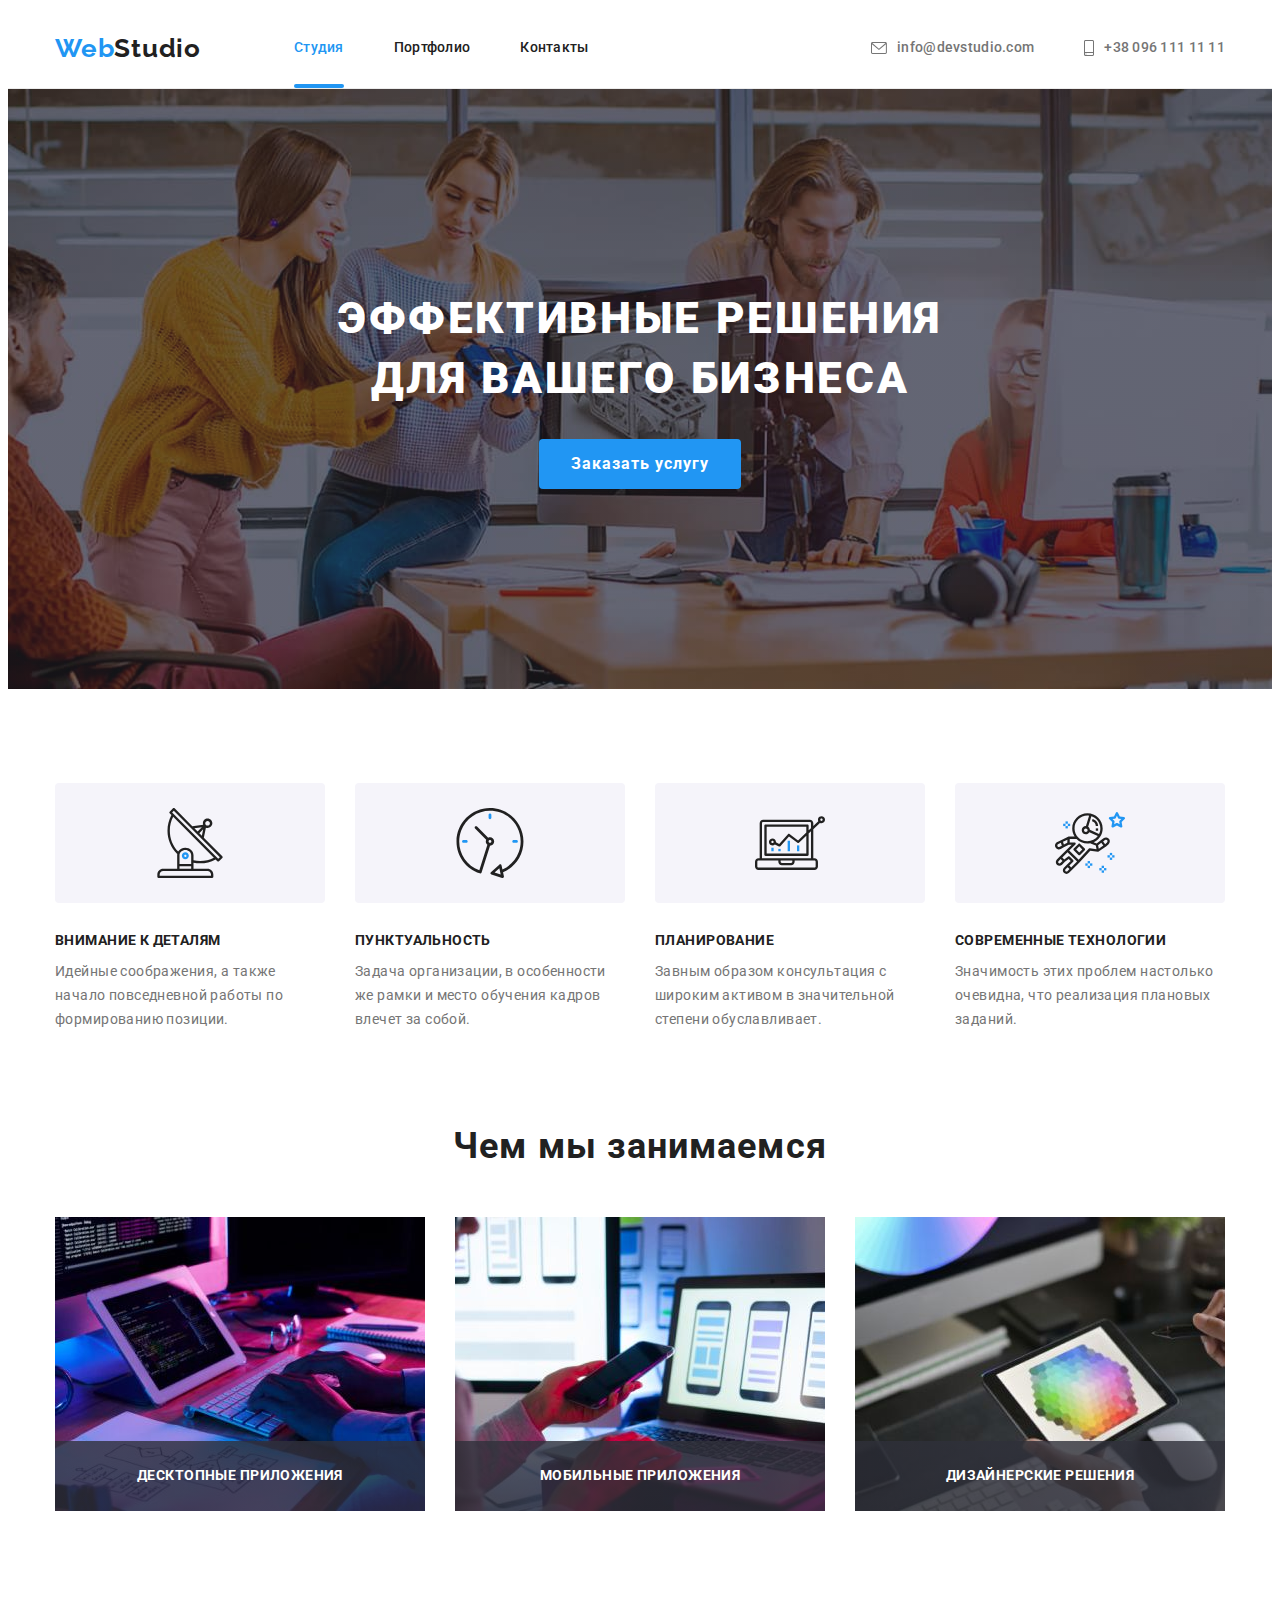
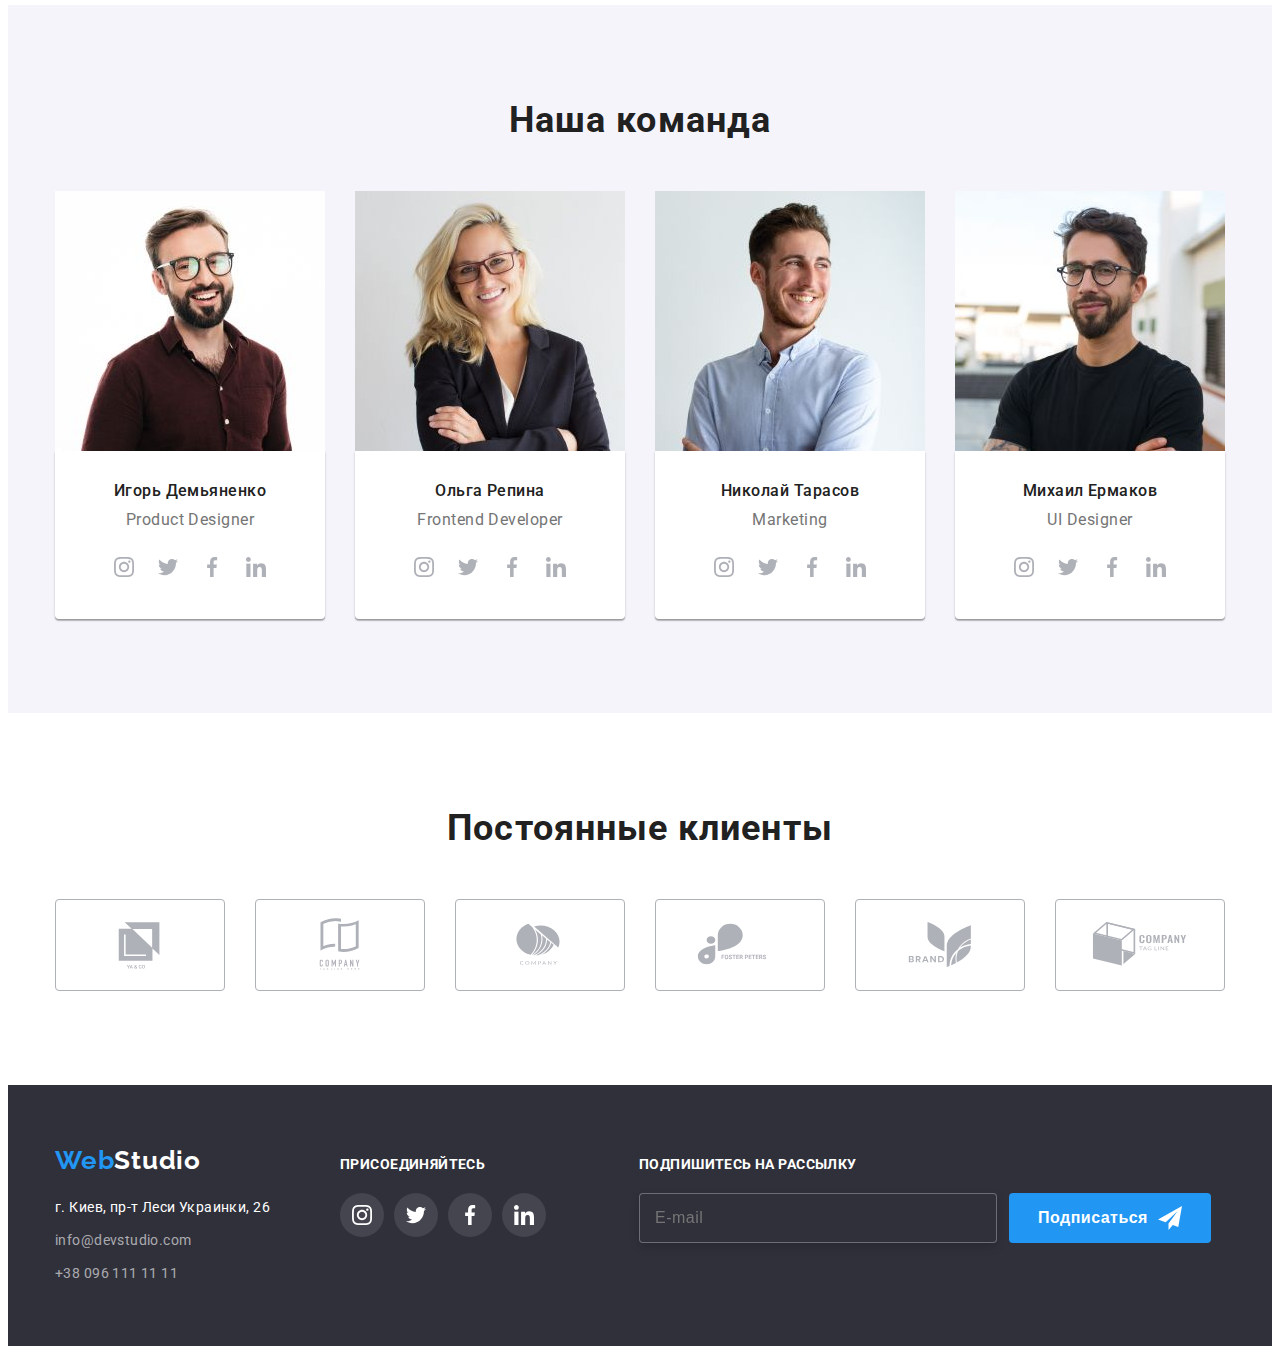
==== commit da6df70d: "16191606" ====
--- a/index.html
+++ b/index.html
@@ -558,7 +558,7 @@
       <!-- CLIENTS SECTION -->
       <section class="section">
         <div class="container">
-          <h2 class="client-title">Постоянные клиенты</h2>
+          <h2 class="section-title">Постоянные клиенты</h2>
           <ul class="client-list">
             <li class="client-card">
               <a href="" class="client-card__link"
--- a/css/main.min.css
+++ b/css/main.min.css
@@ -1,2 +1,2 @@
-:root{--primary-text-color: #757575;--primary-title-color: #212121;--icon-color: #AFB1B8;--primary-button-color: #2196F3;--accent-color: #188CE8;--primary-transition-durat: 250ms;--primary-transition-timing-function: cubic-bezier(0.4, 0, 0.2, 1)}.visually-hidden{position:absolute;white-space:nowrap;width:1px;height:1px;overflow:hidden;border:0;padding:0;clip:rect(0 0 0 0);-webkit-clip-path:inset(50%);clip-path:inset(50%);margin:-1px}body{font-family:'Roboto', 'sans-serif';color:var(--primary-text-color)}*,::after,::before{-webkit-box-sizing:border-box;box-sizing:border-box}h1,h2,h3,p{margin:0;padding:0}ul{list-style:none;margin:0;padding:0}img{display:block;max-width:100%;height:auto}.container{padding-left:15px;padding-right:15px;margin:0 auto}@media screen and (min-width: 480px){.container{width:480px}}@media screen and (min-width: 768px){.container{width:768px}}@media screen and (min-width: 1200px){.container{width:1200px}}@media screen and (max-width: 1199.98px){.section{padding-top:60px;padding-bottom:60px}}@media screen and (min-width: 1200px){.section{padding-top:94px;padding-bottom:94px}}.section-title{font-size:36px;line-height:1.17;letter-spacing:.03em;text-align:center;color:var(--primary-title-color);margin-bottom:50px}.section-title::first-letter{text-transform:capitalize}@media screen and (max-width: 1199.98px){.section-title{font-size:28px;line-height:1.17;letter-spacing:.03em;margin-bottom:30px}}.logo{text-decoration:none;font-family:'Raleway';font-style:normal;font-weight:700;font-size:26px;line-height:1.19;letter-spacing:.03em;color:var(--primary-button-color);padding-top:24px;padding-bottom:24px;-webkit-transition-property:color, -webkit-text-decoration-color;transition-property:color, -webkit-text-decoration-color;transition-property:text-decoration-color, color;transition-property:text-decoration-color, color, -webkit-text-decoration-color;-webkit-transition-duration:var(--primary-transition-durat);transition-duration:var(--primary-transition-durat);-webkit-transition-timing-function:var(--primary-transition-timing-function);transition-timing-function:var(--primary-transition-timing-function)}@media screen and (max-width: 1199.98px){.logo{font-size:24px;text-align:center}}.logo__header{color:var(--primary-title-color)}.logo__text:hover,.logo__text:focus{-webkit-text-decoration-color:var(--accent-color);text-decoration-color:var(--accent-color);color:var(--accent-color)}.logo__footer{display:block;padding:0;margin-bottom:20px}.logo__footer-acent{color:#FFFFFF}.site-nav{display:-webkit-box;display:-ms-flexbox;display:flex;-webkit-box-align:center;-ms-flex-align:center;align-items:center;-webkit-box-pack:center;-ms-flex-pack:center;justify-content:center}.site-nav__list{display:-webkit-box;display:-ms-flexbox;display:flex;margin-left:93px}@media screen and (max-width: 767.98px){.site-nav__list{display:none}}@media screen and (max-width: 1199.98px){.site-nav__list{margin-left:88px}}.site-nav__item{position:relative}.link{text-decoration:none;font-family:'Roboto';font-style:normal;font-weight:500;font-size:14px;line-height:1.14;letter-spacing:.02em;color:var(--primary-title-color);display:block;-webkit-transition-property:color;transition-property:color;-webkit-transition-duration:var(--primary-transition-durat);transition-duration:var(--primary-transition-durat);-webkit-transition-timing-function:var(--primary-transition-timing-function);transition-timing-function:var(--primary-transition-timing-function);padding-top:32px;padding-bottom:32px}.link:hover,.link:focus{-webkit-text-decoration-color:var(--accent-color);text-decoration-color:var(--accent-color);color:var(--accent-color)}.link_acent{color:var(--primary-button-color)}.link_acent::after{position:absolute;bottom:0;display:block;content:"";width:100%;height:4px;border-radius:2px;background:var(--primary-button-color)}.header__mail,.header__phone{display:-webkit-inline-box;display:-ms-inline-flexbox;display:inline-flex;-webkit-box-align:center;-ms-flex-align:center;align-items:center;color:var(--primary-text-color);text-transform:lowercase}@media screen and (max-width: 1199.98px){.header__mail,.header__phone{padding:0;font-weight:500;font-size:12px;line-height:1.14;letter-spacing:.02em}}.contacts{display:-webkit-box;display:-ms-flexbox;display:flex;margin-left:auto}@media screen and (max-width: 767.98px){.contacts{display:none}}@media screen and (max-width: 1199.98px){.contacts{-webkit-box-orient:vertical;-webkit-box-direction:normal;-ms-flex-direction:column;flex-direction:column}}.site-nav__item:nth-last-child(-n+2){margin-left:50px}.contacts .contacts__item+.contacts__item{margin-left:50px}@media screen and (max-width: 1199.98px){.contacts .contacts__item+.contacts__item{margin:0;padding:0}}@media screen and (max-width: 1199.98px){.contacts__item:nth-child(1){margin-bottom:10px}}.contacts__icon{fill:currentColor;margin-right:10px}@media screen and (max-width: 1199.98px){.contacts__icon{zoom:0.875}}.mobile-menu{position:fixed;top:0;left:0;width:100%;height:100%;padding:48px 40px;display:-webkit-box;display:-ms-flexbox;display:flex;-webkit-box-orient:vertical;-webkit-box-direction:normal;-ms-flex-direction:column;flex-direction:column;background-color:#fff;overflow-y:scroll}@media screen and (min-width: 1200px){.mobile-menu{display:none}}@media screen and (min-width: 768px) and (max-width: 1199.98px){.mobile-menu{display:none}}.mobile-nav__item:first-child{margin-bottom:36px}.mobile-nav__item:nth-child(2){margin-bottom:32px}.mobile-nav__link{text-decoration:none;font-family:'Roboto';font-style:normal;font-weight:500;font-size:40px;line-height:1.17;letter-spacing:.02em;color:var(--primary-title-color);-webkit-transition-property:color;transition-property:color;-webkit-transition-duration:var(--primary-transition-durat);transition-duration:var(--primary-transition-durat);-webkit-transition-timing-function:var(--primary-transition-timing-function);transition-timing-function:var(--primary-transition-timing-function)}.mobile-nav__acent:only-child{color:var(--primary-button-color)}.mobile-contacts{margin-top:auto;margin-bottom:64px}.mobile-contacts__item:first-child{margin-bottom:32px}.mobile-contacts__phone{text-decoration:none;font-family:'Roboto';font-style:normal;font-weight:500;font-size:34px;line-height:1.17;letter-spacing:.02em;color:var(--primary-button-color)}.mobile-contacts__mail{text-decoration:none;font-family:'Roboto';font-style:normal;font-weight:500;font-size:24px;line-height:1.17;letter-spacing:.02em;color:var(--primary-text-color)}.mobile-socials{display:-webkit-box;display:-ms-flexbox;display:flex}.mobile-socials__item{padding:0 10px;border-left:1px solid rgba(33,33,33,0.2)}.mobile-socials__item:first-child{padding-left:0;border-left:none}.mobile-socials__link{text-decoration:none;font-family:'Roboto';font-style:normal;font-weight:500;font-size:18px;line-height:1.22;letter-spacing:.02em;color:var(--primary-button-color)}.mobile-button__close{position:absolute;top:10px;right:15px;display:-webkit-box;display:-ms-flexbox;display:flex;-webkit-box-pack:center;-ms-flex-pack:center;justify-content:center;-webkit-box-align:center;-ms-flex-align:center;align-items:center;width:40px;height:40px;cursor:pointer;border:none;color:var(--primary-title-color);background-color:#fff;-webkit-transition-property:color;transition-property:color;-webkit-transition-duration:var(--primary-transition-durat);transition-duration:var(--primary-transition-durat);-webkit-transition-timing-function:var(--primary-transition-timing-function);transition-timing-function:var(--primary-transition-timing-function);fill:currentColor}.mobile-button__close:hover,.mobile-button__close:focus{color:var(--primary-button-color)}.mobile-button__open{position:absolute;top:10px;right:15px;fill:currentColor;border:none;background-color:#FFFFFF;cursor:pointer;-webkit-transition-property:color;transition-property:color;-webkit-transition-duration:var(--primary-transition-durat);transition-duration:var(--primary-transition-durat);-webkit-transition-timing-function:var(--primary-transition-timing-function);transition-timing-function:var(--primary-transition-timing-function);display:none}.mobile-button__open:hover,.mobile-button__open:focus{color:var(--primary-button-color)}@media screen and (max-width: 767.98px){.mobile-button__open{display:inline}}.hero__button{font-family:'Roboto';font-style:normal;font-weight:700;font-size:16px;line-height:1.88;letter-spacing:.06em;border:none;border-radius:4px;background-color:var(--primary-button-color);color:#FFFFFF;cursor:pointer;padding:10px 32px;-webkit-transition-property:color, background-color;transition-property:color, background-color;-webkit-transition-duration:var(--primary-transition-durat);transition-duration:var(--primary-transition-durat);-webkit-transition-timing-function:var(--primary-transition-timing-function);transition-timing-function:var(--primary-transition-timing-function)}.hero__button:hover,.hero__button:focus{color:var(--accent-color);background-color:#FFFFFF}.modal__button-close{position:absolute;top:8px;right:8px;display:-webkit-box;display:-ms-flexbox;display:flex;-webkit-box-pack:center;-ms-flex-pack:center;justify-content:center;-webkit-box-align:center;-ms-flex-align:center;align-items:center;width:30px;height:30px;color:#000;border:1px solid rgba(0,0,0,0.1);background-color:#FFFFFF;border-radius:50%;cursor:pointer;-webkit-transition-property:color;transition-property:color;-webkit-transition-duration:var(--primary-transition-durat);transition-duration:var(--primary-transition-durat);-webkit-transition-timing-function:var(--primary-transition-timing-function);transition-timing-function:var(--primary-transition-timing-function);fill:currentColor}.modal__button-close:hover,.modal__button-close:focus{color:var(--primary-button-color)}.modal-button__submit{display:-webkit-box;display:-ms-flexbox;display:flex;font-weight:700;font-size:16px;line-height:1.88;letter-spacing:.06em;cursor:pointer;color:#FFFFFF;padding:10px 55px;background:var(--primary-button-color);-webkit-box-shadow:0px 4px 4px rgba(0,0,0,0.15);box-shadow:0px 4px 4px rgba(0,0,0,0.15);border-radius:4px;border:none;margin:0 auto;-webkit-transition-property:background-color;transition-property:background-color;-webkit-transition-duration:var(--primary-transition-durat);transition-duration:var(--primary-transition-durat);-webkit-transition-timing-function:var(--primary-transition-timing-function);transition-timing-function:var(--primary-transition-timing-function)}.modal-button__submit:hover,.modal-button__submit:focus{background:var(--accent-color)}.footer-form__button{cursor:pointer;font-weight:700;font-size:16px;line-height:1.88;letter-spacing:.03em;display:-webkit-box;display:-ms-flexbox;display:flex;-webkit-box-align:center;-ms-flex-align:center;align-items:center;text-align:center;color:#FFFFFF;padding:10px 29px;background:var(--primary-button-color);border-radius:4px;border:none;-webkit-transition-property:background-color;transition-property:background-color;-webkit-transition-duration:var(--primary-transition-durat);transition-duration:var(--primary-transition-durat);-webkit-transition-timing-function:var(--primary-transition-timing-function);transition-timing-function:var(--primary-transition-timing-function)}@media screen and (max-width: 1199.98px){.footer-form__button{margin:0 auto}}.footer-form__button:hover,.footer-form__button:focus{background-color:var(--accent-color)}.filter__button{font-family:'Roboto';font-style:normal;font-weight:500;font-size:16px;line-height:1.6;letter-spacing:0.03em;cursor:pointer;border:none;border-radius:4px;padding:6px 22px;color:var(--primary-title-color);-webkit-transition-property:background-color, color, -webkit-box-shadow;transition-property:background-color, color, -webkit-box-shadow;transition-property:background-color, color, box-shadow;transition-property:background-color, color, box-shadow, -webkit-box-shadow;-webkit-transition-duration:var(--primary-transition-durat);transition-duration:var(--primary-transition-durat);-webkit-transition-timing-function:var(--primary-transition-timing-function);transition-timing-function:var(--primary-transition-timing-function)}.filter__button:hover,.filter__button:focus{background-color:var(--accent-color);color:#FFFFFF;-webkit-box-shadow:0px 3px 1px rgba(0,0,0,0.1),0px 1px 2px rgba(0,0,0,0.08),0px 2px 2px rgba(0,0,0,0.12);box-shadow:0px 3px 1px rgba(0,0,0,0.1),0px 1px 2px rgba(0,0,0,0.08),0px 2px 2px rgba(0,0,0,0.12)}.filter__button-acent{background-color:var(--primary-button-color);color:#FFFFFF}.social-networks{display:-webkit-box;display:-ms-flexbox;display:flex;-webkit-box-align:center;-ms-flex-align:center;align-items:center;-webkit-box-pack:center;-ms-flex-pack:center;justify-content:center}.social-networks__link{display:-webkit-box;display:-ms-flexbox;display:flex;-webkit-box-align:center;-ms-flex-align:center;align-items:center;-webkit-box-pack:center;-ms-flex-pack:center;justify-content:center;width:44px;height:44px;color:var(--icon-color);border-radius:50%;-webkit-transition-property:background-color, color;transition-property:background-color, color;-webkit-transition-duration:var(--primary-transition-durat);transition-duration:var(--primary-transition-durat);-webkit-transition-timing-function:var(--primary-transition-timing-function);transition-timing-function:var(--primary-transition-timing-function)}.social-networks__link:hover,.social-networks__link:focus{background-color:var(--primary-button-color);color:#FFFFFF}.social-networks__icon{fill:currentColor}.footer-social{margin-right:93px}@media screen and (max-width: 767.98px){.footer-social{margin-right:auto;margin-left:auto;margin-bottom:60px}}@media screen and (min-width: 768px) and (max-width: 1199.98px){.footer-social{margin-right:89px;margin-left:auto;margin-bottom:60px}}.footer-social__title,.footer-form__title{display:block;font-weight:700;font-size:14px;line-height:1.14;letter-spacing:.03em;text-transform:uppercase;color:#FFFFFF;margin-bottom:20px}@media screen and (max-width: 1199.98px){.footer-social__title,.footer-form__title{text-align:center}}.footer-social__list{display:-webkit-box;display:-ms-flexbox;display:flex}@media screen and (max-width: 1199.98px){.footer-social__list{-webkit-box-pack:center;-ms-flex-pack:center;justify-content:center}}.footer-social__item{margin-right:10px}.footer-social__item:nth-last-child(1){margin-right:0}.footer-social__link{display:-webkit-box;display:-ms-flexbox;display:flex;-webkit-box-align:center;-ms-flex-align:center;align-items:center;-webkit-box-pack:center;-ms-flex-pack:center;justify-content:center;width:44px;height:44px;border-radius:50%;color:#FFFFFF;background:rgba(255,255,255,0.1);-webkit-transition-property:background-color;transition-property:background-color;-webkit-transition-duration:var(--primary-transition-durat);transition-duration:var(--primary-transition-durat);-webkit-transition-timing-function:var(--primary-transition-timing-function);transition-timing-function:var(--primary-transition-timing-function)}.footer-social__link:hover,.footer-social__link:focus{background-color:var(--primary-button-color)}.footer-social__icon{fill:currentColor}.backdrop{position:fixed;top:0;left:0;z-index:1;width:100%;height:100%;background:rgba(0,0,0,0.2);-webkit-transition:opacity var(--primary-transition-durat) var(--primary-transition-timing-function);transition:opacity var(--primary-transition-durat) var(--primary-transition-timing-function)}.is-hidden{opacity:0;pointer-events:none}.modal{position:absolute;padding:40px;top:50%;left:50%;width:528px;max-height:100%;overflow-y:scroll;background-color:#FFFFFF;-webkit-box-shadow:0px 1px 3px rgba(0,0,0,0.12),0px 1px 1px rgba(0,0,0,0.14),0px 2px 1px rgba(0,0,0,0.2);box-shadow:0px 1px 3px rgba(0,0,0,0.12),0px 1px 1px rgba(0,0,0,0.14),0px 2px 1px rgba(0,0,0,0.2);border-radius:4px;-webkit-transform:translate(-50%, -50%) scale(1);transform:translate(-50%, -50%) scale(1);-webkit-transition:opacity var(--primary-transition-durat) var(--primary-transition-timing-function),-webkit-transform var(--primary-transition-durat) var(--primary-transition-timing-function);transition:opacity var(--primary-transition-durat) var(--primary-transition-timing-function),-webkit-transform var(--primary-transition-durat) var(--primary-transition-timing-function);transition:transform var(--primary-transition-durat) var(--primary-transition-timing-function),opacity var(--primary-transition-durat) var(--primary-transition-timing-function);transition:transform var(--primary-transition-durat) var(--primary-transition-timing-function),opacity var(--primary-transition-durat) var(--primary-transition-timing-function),-webkit-transform var(--primary-transition-durat) var(--primary-transition-timing-function)}@media screen and (max-width: 1199.98px){.modal{width:450px}}.modal-form{width:100%;display:block}.modal-form__title{font-weight:700;font-size:20px;line-height:1.15;letter-spacing:.03em;color:var(--primary-title-color);text-align:center;margin-bottom:12px}@media screen and (max-width: 1199.98px){.modal-form__title{font-weight:700;font-size:20px;line-height:1.5;letter-spacing:.03em}}.modal-form__label{position:relative;display:-webkit-box;display:-ms-flexbox;display:flex;-webkit-box-orient:vertical;-webkit-box-direction:normal;-ms-flex-direction:column;flex-direction:column;width:100%;font-weight:400;font-size:14px;line-height:1.17;letter-spacing:.01em;color:var(--primary-text-color);margin-bottom:10px}@media screen and (max-width: 1199.98px){.modal-form__label{font-weight:400;font-size:12px;line-height:1.5;letter-spacing:.03em}}.modal-form__label:nth-child(5){margin-bottom:20px}.modal-form__label:focus-within .modal-form__input{outline:0;border-color:var(--primary-button-color)}.modal-form__label:focus-within .modal-form__icon{color:var(--primary-button-color)}.modal-form__label:hover .modal-form__icon,.modal-form__label:focus .modal-form__icon{color:var(--primary-button-color)}.modal-form__input{width:100%;font-weight:400;font-size:14px;line-height:1.14;letter-spacing:.01em;color:var(--primary-title-color);padding:12px 16px;padding-left:42px;margin-top:4px;cursor:pointer;border:1px solid rgba(33,33,33,0.2);border-radius:4px;-webkit-transition:border-color var(--primary-transition-durat) var(--primary-transition-timing-function);transition:border-color var(--primary-transition-durat) var(--primary-transition-timing-function)}.modal-form__input:hover,.modal-form__input:focus{border-color:var(--primary-button-color)}.modal-form__icon{fill:currentColor;position:absolute;left:12px;bottom:13px;color:var(--primary-title-color);-webkit-transition:border-color var(--primary-transition-durat) var(--primary-transition-timing-function);transition:border-color var(--primary-transition-durat) var(--primary-transition-timing-function)}.comments{padding-left:12px}.comments::-webkit-input-placeholder{color:rgba(117,117,117,0.5)}.comments:-ms-input-placeholder{color:rgba(117,117,117,0.5)}.comments::-ms-input-placeholder{color:rgba(117,117,117,0.5)}.comments::placeholder{color:rgba(117,117,117,0.5)}.checkbox-policy{display:-webkit-box;display:-ms-flexbox;display:flex;-webkit-box-align:center;-ms-flex-align:center;align-items:center;-webkit-box-pack:center;-ms-flex-pack:center;justify-content:center;cursor:pointer;font-weight:400;font-size:14px;line-height:1.71;letter-spacing:.03em;margin-bottom:30px}@media screen and (max-width: 1199.98px){.checkbox-policy{font-weight:400;font-size:12px;line-height:1.17;letter-spacing:.03em}}.checkbox-policy:checked+.checkbox-policy__icon{background-color:var(--primary-button-color);border-color:var(--primary-button-color);background-origin:border-box}.checkbox-policy:focus+.checkbox-policy__icon{border-color:var(--accent-color)}.checkbox-policy:hover+.checkbox-policy__icon{border-color:var(--accent-color)}.checkbox-policy__icon{width:16px;height:15px;margin-right:7px;fill:currentColor;color:#FFFFFF;border:2px solid var(--primary-title-color);border-radius:2px;-webkit-transition:var(--primary-transition-durat);transition:var(--primary-transition-durat);-webkit-transition-timing-function:var(--primary-transition-timing-function);transition-timing-function:var(--primary-transition-timing-function)}.checkbox-policy__title{color:var(--primary-text-color)}.checkbox-policy__link{color:var(--primary-button-color)}.footer-form{display:-webkit-box;display:-ms-flexbox;display:flex;-webkit-box-align:end;-ms-flex-align:end;align-items:flex-end}@media screen and (max-width: 1199.98px){.footer-form{-webkit-box-orient:vertical;-webkit-box-direction:normal;-ms-flex-direction:column;flex-direction:column;width:auto}}@media screen and (min-width: 768px) and (max-width: 1199.98px){.footer-form{margin:0 auto}}.footer-form__label{-webkit-box-sizing:border-box;box-sizing:border-box;width:358px;margin-right:12px}@media screen and (max-width: 1199.98px){.footer-form__label{margin:0;max-width:450px}}.footer-form__input{-webkit-box-sizing:border-box;box-sizing:border-box;cursor:pointer;font-weight:400;font-size:16px;line-height:1.25;letter-spacing:.03em;width:inherit;color:rgba(255,255,255,0.6);border:1px solid rgba(255,255,255,0.3);-webkit-filter:drop-shadow(0px 4px 4px rgba(0,0,0,0.15));filter:drop-shadow(0px 4px 4px rgba(0,0,0,0.15));border-radius:4px;background-color:#2F303A;padding:14px 14px 14px 15px}@media screen and (max-width: 1199.98px){.footer-form__input{margin-bottom:20px}}.footer-form__icon{fill:currentColor;margin-left:10px}.filter__list{list-style:none;display:-webkit-box;display:-ms-flexbox;display:flex;-webkit-box-align:center;-ms-flex-align:center;align-items:center;-webkit-box-pack:center;-ms-flex-pack:center;justify-content:center;margin-bottom:50px}@media screen and (max-width: 767.98px){.filter__list{-ms-flex-wrap:wrap;flex-wrap:wrap;-webkit-box-pack:start;-ms-flex-pack:start;justify-content:flex-start;margin-bottom:40px}}.filter__item{text-align:left;margin-right:8px}.filter__item:last-child{margin-right:0}@media screen and (max-width: 767.98px){.filter__item:nth-child(-n+3){margin-bottom:15px}}.header{background-color:#FFFFFF;border-bottom:1px solid #ECECEC}.header__container{display:-webkit-box;display:-ms-flexbox;display:flex;-webkit-box-align:center;-ms-flex-align:center;align-items:center}.hero{text-align:center;padding-top:200px;padding-bottom:200px}@media screen and (max-width: 1199.98px){.hero{padding-top:118px;padding-bottom:118px}}.hero__overlay{max-width:1600px;margin-left:auto;margin-right:auto;background-image:-webkit-gradient(linear, left top, right top, from(rgba(47,48,58,0.4)), to(rgba(47,48,58,0.4))),url(../images/hero/mobile.jpg);background-image:linear-gradient(to right, rgba(47,48,58,0.4), rgba(47,48,58,0.4)),url(../images/hero/mobile.jpg);background-repeat:no-repeat;background-size:cover;background-position:center;background-color:#2F303A}@media (min-device-pixel-ratio: 2), (-webkit-min-device-pixel-ratio: 2), (min-resolution: 192dpi), (min-resolution: 2dppx){.hero__overlay{background-image:-webkit-gradient(linear, left top, right top, from(rgba(47,48,58,0.4)), to(rgba(47,48,58,0.4))),url(../images/hero/mobile@2x.jpg);background-image:linear-gradient(to right, rgba(47,48,58,0.4), rgba(47,48,58,0.4)),url(../images/hero/mobile@2x.jpg)}}@media screen and (min-width: 768px) and (max-width: 1199.98px){.hero__overlay{background-image:-webkit-gradient(linear, left top, right top, from(rgba(47,48,58,0.4)), to(rgba(47,48,58,0.4))),url(../images/hero/tablet.jpg);background-image:linear-gradient(to right, rgba(47,48,58,0.4), rgba(47,48,58,0.4)),url(../images/hero/tablet.jpg)}}@media screen and (min-width: 768px) and (max-width: 1199.98px) and (min-device-pixel-ratio: 2), screen and (min-width: 768px) and (max-width: 1199.98px) and (-webkit-min-device-pixel-ratio: 2), screen and (min-width: 768px) and (max-width: 1199.98px) and (min-resolution: 192dpi), screen and (min-width: 768px) and (max-width: 1199.98px) and (min-resolution: 2dppx){.hero__overlay{background-image:-webkit-gradient(linear, left top, right top, from(rgba(47,48,58,0.4)), to(rgba(47,48,58,0.4))),url(../images/hero/tablet@2x.jpg);background-image:linear-gradient(to right, rgba(47,48,58,0.4), rgba(47,48,58,0.4)),url(../images/hero/tablet@2x.jpg)}}@media screen and (min-width: 1200px){.hero__overlay{background-image:-webkit-gradient(linear, left top, right top, from(rgba(47,48,58,0.4)), to(rgba(47,48,58,0.4))),url(../images/hero/desktop.jpg);background-image:linear-gradient(to right, rgba(47,48,58,0.4), rgba(47,48,58,0.4)),url(../images/hero/desktop.jpg)}}@media screen and (min-width: 1200px) and (min-device-pixel-ratio: 2), screen and (min-width: 1200px) and (-webkit-min-device-pixel-ratio: 2), screen and (min-width: 1200px) and (min-resolution: 192dpi), screen and (min-width: 1200px) and (min-resolution: 2dppx){.hero__overlay{background-image:-webkit-gradient(linear, left top, right top, from(rgba(47,48,58,0.4)), to(rgba(47,48,58,0.4))),url(../images/hero/desktop@2x.jpg);background-image:linear-gradient(to right, rgba(47,48,58,0.4), rgba(47,48,58,0.4)),url(../images/hero/desktop@2x.jpg)}}.hero__title{font-weight:900;font-size:44px;line-height:1.36;letter-spacing:.06em;text-transform:uppercase;color:#FFFFFF;margin-bottom:30px}@media screen and (max-width: 1199.98px){.hero__title{font-weight:900;font-size:26px;line-height:1.62;letter-spacing:.06em}}.offers{padding-top:0}@media screen and (max-width: 1199.98px){.offers{display:none}}.offers__list{display:-webkit-box;display:-ms-flexbox;display:flex;-webkit-box-pack:justify;-ms-flex-pack:justify;justify-content:space-between;padding-left:0}.offers__item{padding-left:0;display:-webkit-box;display:-ms-flexbox;display:flex;margin-right:30px;position:relative}.offers__item:nth-child(3n){margin-right:0px}.offers__image{display:block;max-width:100%}.offers__text{position:absolute;display:-webkit-box;display:-ms-flexbox;display:flex;-webkit-box-align:center;-ms-flex-align:center;align-items:center;-webkit-box-pack:center;-ms-flex-pack:center;justify-content:center;bottom:0;left:0;width:100%;height:70px;font-weight:700;font-size:14px;line-height:1.14;letter-spacing:.03em;text-transform:uppercase;color:#FFFFFF;background-image:-webkit-gradient(linear, left top, right top, from(rgba(47,48,58,0.8)), to(rgba(47,48,58,0.8)));background-image:linear-gradient(to right, rgba(47,48,58,0.8), rgba(47,48,58,0.8))}.team{background-color:#F5F4FA}.team-cards{list-style:none;display:-webkit-box;display:-ms-flexbox;display:flex;-ms-flex-wrap:wrap;flex-wrap:wrap}.team-cards__item{border-radius:0px 0px 4px 4px;background-color:#FFFFFF}@media screen and (max-width: 767.98px){.team-cards__item{width:450px}.team-cards__item:nth-child(-n+3){margin-bottom:30px}}@media screen and (min-width: 768px) and (max-width: 1199.98px){.team-cards__item{width:354px}.team-cards__item:nth-child(odd){margin-right:30px}.team-cards__item:nth-child(-n+2){margin-bottom:30px}}@media screen and (min-width: 1200px){.team-cards__item{width:270px;margin-right:30px}.team-cards__item:nth-child(4n){margin-right:0}}.team-member{padding:30px;-webkit-box-shadow:0px 1px 3px rgba(0,0,0,0.12),0px 1px 1px rgba(0,0,0,0.14),0px 2px 1px rgba(0,0,0,0.2);box-shadow:0px 1px 3px rgba(0,0,0,0.12),0px 1px 1px rgba(0,0,0,0.14),0px 2px 1px rgba(0,0,0,0.2);border-radius:0px 0px 4px 4px}.team-member__name{font-weight:500;font-size:16px;line-height:1.19;letter-spacing:.03em;text-align:center;text-transform:capitalize;color:var(--primary-title-color);margin-bottom:10px}.team-member__position{font-size:16px;line-height:1.19;letter-spacing:.03em;text-align:center;margin-bottom:16px}.client-title{font-size:36px;line-height:1.17;letter-spacing:.03em;text-align:center;color:var(--primary-title-color);margin-bottom:50px}.client-title::first-letter{text-transform:capitalize}@media screen and (max-width: 1199.98px){.client-title{font-size:28px;line-height:1.17;letter-spacing:.03em;margin:0}}.client-list{display:-webkit-box;display:-ms-flexbox;display:flex;-ms-flex-wrap:wrap;flex-wrap:wrap;-webkit-box-align:center;-ms-flex-align:center;align-items:center;-webkit-box-pack:center;-ms-flex-pack:center;justify-content:center}.client-card{display:-webkit-box;display:-ms-flexbox;display:flex;-ms-flex-wrap:wrap;flex-wrap:wrap;-webkit-box-align:center;-ms-flex-align:center;align-items:center;-webkit-box-pack:center;-ms-flex-pack:center;justify-content:center}@media screen and (max-width: 767.98px){.client-card{margin:30px 15px 0 15px}}@media screen and (min-width: 480px){.client-card:nth-child(odd){margin:30px 15px 0 0}.client-card:nth-child(even){margin:30px 0 0 15px}}@media screen and (min-width: 768px) and (max-width: 1199.98px){.client-card{margin-right:30px}.client-card:nth-child(3n){margin-right:0}.client-card:nth-child(-n+3){margin-bottom:30px}}@media screen and (min-width: 1200px){.client-card{margin-right:30px}.client-card:nth-last-child(1){margin-right:0}}.client-card__link{display:-webkit-box;display:-ms-flexbox;display:flex;width:170px;height:92px;-webkit-box-align:center;-ms-flex-align:center;align-items:center;-webkit-box-pack:center;-ms-flex-pack:center;justify-content:center;border:1px solid #AFB1B8;border-radius:4px;color:var(--icon-color);-webkit-transition-property:border, color;transition-property:border, color;-webkit-transition-duration:var(--primary-transition-durat);transition-duration:var(--primary-transition-durat);-webkit-transition-timing-function:var(--primary-transition-timing-function);transition-timing-function:var(--primary-transition-timing-function)}@media screen and (max-width: 767.98px){.client-card__link{width:210px}}@media screen and (min-width: 768px){.client-card__link{width:226px}}@media screen and (min-width: 1200px){.client-card__link{width:170px}}.client-card__link:hover,.client-card__link:focus{color:var(--primary-button-color);border:1px solid var(--primary-button-color)}.client-card__icon{fill:currentColor}.features__list{list-style:none;display:-webkit-box;display:-ms-flexbox;display:flex;-ms-flex-wrap:wrap;flex-wrap:wrap}@media screen and (min-width: 480px){.features__item{display:block;max-width:450px;margin-bottom:30px}}@media screen and (min-width: 768px){.features__item{display:block;width:354px;-ms-flex-wrap:wrap;flex-wrap:wrap}.features__item:nth-child(odd){margin-right:30px}}@media screen and (min-width: 1200px){.features__item{display:block;width:270px;-ms-flex-wrap:wrap;flex-wrap:wrap;margin-right:30px}.features__item:last-child{margin-right:0}}@media screen and (max-width: 767.98px){.features-image{display:-webkit-box;display:-ms-flexbox;display:flex;-ms-flex-preferred-size:auto;flex-basis:auto;max-width:450px;height:120px;-webkit-box-align:center;-ms-flex-align:center;align-items:center;-webkit-box-pack:center;-ms-flex-pack:center;justify-content:center;background-color:#F5F4FA;border-radius:4px;margin-bottom:30px}}@media screen and (min-width: 768px){.features-image{display:-webkit-box;display:-ms-flexbox;display:flex;-ms-flex-wrap:wrap;flex-wrap:wrap;width:354px;height:120px;-webkit-box-align:center;-ms-flex-align:center;align-items:center;-webkit-box-pack:center;-ms-flex-pack:center;justify-content:center;margin-bottom:30px;background-color:#F5F4FA;border-radius:4px}}@media screen and (min-width: 1200px){.features-image{display:-webkit-box;display:-ms-flexbox;display:flex;width:270px;height:120px;-webkit-box-align:center;-ms-flex-align:center;align-items:center;-webkit-box-pack:center;-ms-flex-pack:center;justify-content:center;margin-bottom:30px;background-color:#F5F4FA;border-radius:4px}}.features-image__icon{width:70px;height:70px;margin:0}.features__title{font-size:14px;line-height:1.14;letter-spacing:.03em;text-transform:uppercase;color:var(--primary-title-color);margin-bottom:10px}@media screen and (max-width: 767.98px){.features__title{text-align:center}}.features__text{font-size:14px;line-height:1.72;letter-spacing:.03em;color:var(--primary-text-color)}.features__text::first-letter{text-transform:capitalize}.footer{background-color:#2F303A;padding-top:60px;padding-bottom:60px}@media screen and (min-width: 1200px){.footer__container{display:-webkit-box;display:-ms-flexbox;display:flex;-webkit-box-align:baseline;-ms-flex-align:baseline;align-items:baseline}}@media screen and (min-width: 768px) and (max-width: 1199.98px){.footer__container{display:-webkit-box;display:-ms-flexbox;display:flex;-ms-flex-wrap:wrap;flex-wrap:wrap;-webkit-box-align:baseline;-ms-flex-align:baseline;align-items:baseline}}@media screen and (max-width: 767.98px){.footer__container{display:-webkit-box;display:-ms-flexbox;display:flex;-webkit-box-orient:vertical;-webkit-box-direction:normal;-ms-flex-direction:column;flex-direction:column;-webkit-box-pack:center;-ms-flex-pack:center;justify-content:center;-webkit-box-align:center;-ms-flex-align:center;align-items:center}}.footer__contacts{margin-right:70px}@media screen and (max-width: 1199.98px){.footer__contacts{margin:0 auto;text-align:center;margin-bottom:60px}}@media screen and (min-width: 768px) and (max-width: 1199.98px){.footer__contacts{margin-left:76px}}.footer__address{font-family:'Roboto';font-style:normal;color:#FFFFFF;font-weight:400;font-size:14px;line-height:1.71;letter-spacing:.03em}.footer__mail,.footer__phone{display:block;font-weight:400;font-size:14px;line-height:1.71;letter-spacing:.03em;color:rgba(255,255,255,0.6);padding:0;margin-top:9px}.footer__mail:focus,.footer__mail:hover,.footer__phone:focus,.footer__phone:hover{color:var(--primary-button-color)}@media screen and (max-width: 1199.98px){.footer__mail,.footer__phone{margin-top:8px}}.portfolio-cards{list-style:none;display:-webkit-box;display:-ms-flexbox;display:flex;-ms-flex-wrap:wrap;flex-wrap:wrap}.portfolio-card{background:#FFFFFF;width:370px;margin-right:30px;margin-bottom:30px}@media screen and (min-width: 1200px){.portfolio-card:nth-child(3n){margin-right:0px}.portfolio-card:nth-last-child(-n+3){margin-bottom:0}}@media screen and (max-width: 767.98px){.portfolio-card{width:450px;margin-right:0}.portfolio-card:nth-last-child(1){margin-bottom:0}}@media screen and (min-width: 768px) and (max-width: 1199.98px){.portfolio-card{width:354px}.portfolio-card:nth-child(even){margin-right:0}.portfolio-card:nth-last-child(1){margin-bottom:0}}.portfolio-card__link{text-decoration:none;-webkit-transition-property:color;transition-property:color;-webkit-transition-duration:var(--primary-transition-durat);transition-duration:var(--primary-transition-durat);-webkit-transition-timing-function:var(--primary-transition-timing-function);transition-timing-function:var(--primary-transition-timing-function);-webkit-transition-property:-webkit-box-shadow;transition-property:-webkit-box-shadow;transition-property:box-shadow;transition-property:box-shadow, -webkit-box-shadow;transition-duration:var(--primary-transition-durat);transition-timing-function:var(--primary-transition-timing-function)}.portfolio-card__link:hover,.portfolio-card__link:focus{-webkit-box-shadow:0px 1px 1px rgba(0,0,0,0.12),0px 4px 4px rgba(0,0,0,0.06),1px 4px 6px rgba(0,0,0,0.16);box-shadow:0px 1px 1px rgba(0,0,0,0.12),0px 4px 4px rgba(0,0,0,0.06),1px 4px 6px rgba(0,0,0,0.16)}.portfolio-card__link:hover .overlay-thumb__text,.portfolio-card__link:focus .overlay-thumb__text{-webkit-transform:translateY(0%);transform:translateY(0%)}.card-container{padding:20px 24px;border-right:1px solid #EEEEEE;border-bottom:1px solid #EEEEEE;border-left:1px solid #EEEEEE}.overlay-thumb{position:relative;overflow:hidden}.overlay-thumb__text{position:absolute;top:0;left:0;width:100%;height:100%;padding:63px 24px;text-transform:none;font-weight:400;font-size:18px;line-height:1.56;letter-spacing:.03em;background-color:rgba(33,150,243,0.9);color:#FFFFFF;-webkit-transition:-webkit-transform 1000ms cubic-bezier(0.4, 0, 0.2, 1);transition:-webkit-transform 1000ms cubic-bezier(0.4, 0, 0.2, 1);transition:transform 1000ms cubic-bezier(0.4, 0, 0.2, 1);transition:transform 1000ms cubic-bezier(0.4, 0, 0.2, 1), -webkit-transform 1000ms cubic-bezier(0.4, 0, 0.2, 1);-webkit-transform:translateY(101%);transform:translateY(101%)}.card-container__title{font-weight:700;font-size:18px;line-height:2;letter-spacing:.06em;color:var(--primary-title-color);margin-bottom:4px}.card-container__text{text-transform:capitalize;font-weight:400;font-size:16px;line-height:1.88;letter-spacing:.03em;color:var(--primary-text-color)}
+:root{--primary-text-color: #757575;--primary-title-color: #212121;--icon-color: #AFB1B8;--primary-button-color: #2196F3;--accent-color: #188CE8;--primary-transition-durat: 250ms;--primary-transition-timing-function: cubic-bezier(0.4, 0, 0.2, 1)}.visually-hidden{position:absolute;white-space:nowrap;width:1px;height:1px;overflow:hidden;border:0;padding:0;clip:rect(0 0 0 0);-webkit-clip-path:inset(50%);clip-path:inset(50%);margin:-1px}body{font-family:'Roboto', 'sans-serif';color:var(--primary-text-color)}*,::after,::before{-webkit-box-sizing:border-box;box-sizing:border-box}h1,h2,h3,p{margin:0;padding:0}ul{list-style:none;margin:0;padding:0}img{display:block;max-width:100%;height:auto}.container{padding-left:15px;padding-right:15px;margin:0 auto}@media screen and (min-width: 480px){.container{width:480px}}@media screen and (min-width: 768px){.container{width:768px}}@media screen and (min-width: 1200px){.container{width:1200px}}@media screen and (max-width: 1199.98px){.section{padding-top:60px;padding-bottom:60px}}@media screen and (min-width: 1200px){.section{padding-top:94px;padding-bottom:94px}}.section-title{font-size:36px;line-height:1.17;letter-spacing:.03em;text-align:center;color:var(--primary-title-color);margin-bottom:50px}.section-title::first-letter{text-transform:capitalize}@media screen and (max-width: 1199.98px){.section-title{font-size:28px;line-height:1.17;letter-spacing:.03em;margin-bottom:30px}}.logo{text-decoration:none;font-family:'Raleway';font-style:normal;font-weight:700;font-size:26px;line-height:1.19;letter-spacing:.03em;color:var(--primary-button-color);padding-top:24px;padding-bottom:24px;-webkit-transition-property:color, -webkit-text-decoration-color;transition-property:color, -webkit-text-decoration-color;transition-property:text-decoration-color, color;transition-property:text-decoration-color, color, -webkit-text-decoration-color;-webkit-transition-duration:var(--primary-transition-durat);transition-duration:var(--primary-transition-durat);-webkit-transition-timing-function:var(--primary-transition-timing-function);transition-timing-function:var(--primary-transition-timing-function)}@media screen and (max-width: 1199.98px){.logo{font-size:24px;text-align:center}}.logo__header{color:var(--primary-title-color)}.logo__text:hover,.logo__text:focus{-webkit-text-decoration-color:var(--accent-color);text-decoration-color:var(--accent-color);color:var(--accent-color)}.logo__footer{display:block;padding:0;margin-bottom:20px}.logo__footer-acent{color:#FFFFFF}.site-nav{display:-webkit-box;display:-ms-flexbox;display:flex;-webkit-box-align:center;-ms-flex-align:center;align-items:center;-webkit-box-pack:center;-ms-flex-pack:center;justify-content:center}.site-nav__list{display:-webkit-box;display:-ms-flexbox;display:flex;margin-left:93px}@media screen and (max-width: 767.98px){.site-nav__list{display:none}}@media screen and (max-width: 1199.98px){.site-nav__list{margin-left:88px}}.site-nav__item{position:relative}.link{text-decoration:none;font-family:'Roboto';font-style:normal;font-weight:500;font-size:14px;line-height:1.14;letter-spacing:.02em;color:var(--primary-title-color);display:block;-webkit-transition-property:color;transition-property:color;-webkit-transition-duration:var(--primary-transition-durat);transition-duration:var(--primary-transition-durat);-webkit-transition-timing-function:var(--primary-transition-timing-function);transition-timing-function:var(--primary-transition-timing-function);padding-top:32px;padding-bottom:32px}.link:hover,.link:focus{-webkit-text-decoration-color:var(--accent-color);text-decoration-color:var(--accent-color);color:var(--accent-color)}.link_acent{color:var(--primary-button-color)}.link_acent::after{position:absolute;bottom:0;display:block;content:"";width:100%;height:4px;border-radius:2px;background:var(--primary-button-color)}.header__mail,.header__phone{display:-webkit-inline-box;display:-ms-inline-flexbox;display:inline-flex;-webkit-box-align:center;-ms-flex-align:center;align-items:center;color:var(--primary-text-color);text-transform:lowercase}@media screen and (max-width: 1199.98px){.header__mail,.header__phone{padding:0;font-weight:500;font-size:12px;line-height:1.14;letter-spacing:.02em}}.contacts{display:-webkit-box;display:-ms-flexbox;display:flex;margin-left:auto}@media screen and (max-width: 767.98px){.contacts{display:none}}@media screen and (max-width: 1199.98px){.contacts{-webkit-box-orient:vertical;-webkit-box-direction:normal;-ms-flex-direction:column;flex-direction:column}}.site-nav__item:nth-last-child(-n+2){margin-left:50px}.contacts .contacts__item+.contacts__item{margin-left:50px}@media screen and (max-width: 1199.98px){.contacts .contacts__item+.contacts__item{margin:0;padding:0}}@media screen and (max-width: 1199.98px){.contacts__item:nth-child(1){margin-bottom:10px}}.contacts__icon{fill:currentColor;margin-right:10px}@media screen and (max-width: 1199.98px){.contacts__icon{zoom:0.875}}.mobile-menu{position:fixed;top:0;left:0;width:100%;height:100%;padding:48px 40px;display:-webkit-box;display:-ms-flexbox;display:flex;-webkit-box-orient:vertical;-webkit-box-direction:normal;-ms-flex-direction:column;flex-direction:column;background-color:#fff;overflow-y:scroll}@media screen and (min-width: 1200px){.mobile-menu{display:none}}@media screen and (min-width: 768px) and (max-width: 1199.98px){.mobile-menu{display:none}}.mobile-nav__item:first-child{margin-bottom:36px}.mobile-nav__item:nth-child(2){margin-bottom:32px}.mobile-nav__link{text-decoration:none;font-family:'Roboto';font-style:normal;font-weight:500;font-size:40px;line-height:1.17;letter-spacing:.02em;color:var(--primary-title-color);-webkit-transition-property:color;transition-property:color;-webkit-transition-duration:var(--primary-transition-durat);transition-duration:var(--primary-transition-durat);-webkit-transition-timing-function:var(--primary-transition-timing-function);transition-timing-function:var(--primary-transition-timing-function)}.mobile-nav__acent:only-child{color:var(--primary-button-color)}.mobile-contacts{margin-top:auto;margin-bottom:64px}.mobile-contacts__item:first-child{margin-bottom:32px}.mobile-contacts__phone{text-decoration:none;font-family:'Roboto';font-style:normal;font-weight:500;font-size:34px;line-height:1.17;letter-spacing:.02em;color:var(--primary-button-color)}.mobile-contacts__mail{text-decoration:none;font-family:'Roboto';font-style:normal;font-weight:500;font-size:24px;line-height:1.17;letter-spacing:.02em;color:var(--primary-text-color)}.mobile-socials{display:-webkit-box;display:-ms-flexbox;display:flex}.mobile-socials__item{padding:0 10px;border-left:1px solid rgba(33,33,33,0.2)}.mobile-socials__item:first-child{padding-left:0;border-left:none}.mobile-socials__link{text-decoration:none;font-family:'Roboto';font-style:normal;font-weight:500;font-size:18px;line-height:1.22;letter-spacing:.02em;color:var(--primary-button-color)}.mobile-button__close{position:absolute;top:10px;right:15px;display:-webkit-box;display:-ms-flexbox;display:flex;-webkit-box-pack:center;-ms-flex-pack:center;justify-content:center;-webkit-box-align:center;-ms-flex-align:center;align-items:center;width:40px;height:40px;cursor:pointer;border:none;color:var(--primary-title-color);background-color:#fff;-webkit-transition-property:color;transition-property:color;-webkit-transition-duration:var(--primary-transition-durat);transition-duration:var(--primary-transition-durat);-webkit-transition-timing-function:var(--primary-transition-timing-function);transition-timing-function:var(--primary-transition-timing-function);fill:currentColor}.mobile-button__close:hover,.mobile-button__close:focus{color:var(--primary-button-color)}.mobile-button__open{position:absolute;top:10px;right:15px;fill:currentColor;border:none;background-color:#FFFFFF;cursor:pointer;-webkit-transition-property:color;transition-property:color;-webkit-transition-duration:var(--primary-transition-durat);transition-duration:var(--primary-transition-durat);-webkit-transition-timing-function:var(--primary-transition-timing-function);transition-timing-function:var(--primary-transition-timing-function);display:none}.mobile-button__open:hover,.mobile-button__open:focus{color:var(--primary-button-color)}@media screen and (max-width: 767.98px){.mobile-button__open{display:inline}}.hero__button{font-family:'Roboto';font-style:normal;font-weight:700;font-size:16px;line-height:1.88;letter-spacing:.06em;border:none;border-radius:4px;background-color:var(--primary-button-color);color:#FFFFFF;cursor:pointer;padding:10px 32px;-webkit-transition-property:color, background-color;transition-property:color, background-color;-webkit-transition-duration:var(--primary-transition-durat);transition-duration:var(--primary-transition-durat);-webkit-transition-timing-function:var(--primary-transition-timing-function);transition-timing-function:var(--primary-transition-timing-function)}.hero__button:hover,.hero__button:focus{color:var(--accent-color);background-color:#FFFFFF}.modal__button-close{position:absolute;top:8px;right:8px;display:-webkit-box;display:-ms-flexbox;display:flex;-webkit-box-pack:center;-ms-flex-pack:center;justify-content:center;-webkit-box-align:center;-ms-flex-align:center;align-items:center;width:30px;height:30px;color:#000;border:1px solid rgba(0,0,0,0.1);background-color:#FFFFFF;border-radius:50%;cursor:pointer;-webkit-transition-property:color;transition-property:color;-webkit-transition-duration:var(--primary-transition-durat);transition-duration:var(--primary-transition-durat);-webkit-transition-timing-function:var(--primary-transition-timing-function);transition-timing-function:var(--primary-transition-timing-function);fill:currentColor}.modal__button-close:hover,.modal__button-close:focus{color:var(--primary-button-color)}.modal-button__submit{display:-webkit-box;display:-ms-flexbox;display:flex;font-weight:700;font-size:16px;line-height:1.88;letter-spacing:.06em;cursor:pointer;color:#FFFFFF;padding:10px 55px;background:var(--primary-button-color);-webkit-box-shadow:0px 4px 4px rgba(0,0,0,0.15);box-shadow:0px 4px 4px rgba(0,0,0,0.15);border-radius:4px;border:none;margin:0 auto;-webkit-transition-property:background-color;transition-property:background-color;-webkit-transition-duration:var(--primary-transition-durat);transition-duration:var(--primary-transition-durat);-webkit-transition-timing-function:var(--primary-transition-timing-function);transition-timing-function:var(--primary-transition-timing-function)}.modal-button__submit:hover,.modal-button__submit:focus{background:var(--accent-color)}.footer-form__button{cursor:pointer;font-weight:700;font-size:16px;line-height:1.88;letter-spacing:.03em;display:-webkit-box;display:-ms-flexbox;display:flex;-webkit-box-align:center;-ms-flex-align:center;align-items:center;text-align:center;color:#FFFFFF;padding:10px 29px;background:var(--primary-button-color);border-radius:4px;border:none;-webkit-transition-property:background-color;transition-property:background-color;-webkit-transition-duration:var(--primary-transition-durat);transition-duration:var(--primary-transition-durat);-webkit-transition-timing-function:var(--primary-transition-timing-function);transition-timing-function:var(--primary-transition-timing-function)}@media screen and (max-width: 1199.98px){.footer-form__button{margin:0 auto}}.footer-form__button:hover,.footer-form__button:focus{background-color:var(--accent-color)}.filter__button{font-family:'Roboto';font-style:normal;font-weight:500;font-size:16px;line-height:1.6;letter-spacing:0.03em;cursor:pointer;border:none;border-radius:4px;padding:6px 22px;color:var(--primary-title-color);-webkit-transition-property:background-color, color, -webkit-box-shadow;transition-property:background-color, color, -webkit-box-shadow;transition-property:background-color, color, box-shadow;transition-property:background-color, color, box-shadow, -webkit-box-shadow;-webkit-transition-duration:var(--primary-transition-durat);transition-duration:var(--primary-transition-durat);-webkit-transition-timing-function:var(--primary-transition-timing-function);transition-timing-function:var(--primary-transition-timing-function)}.filter__button:hover,.filter__button:focus{background-color:var(--accent-color);color:#FFFFFF;-webkit-box-shadow:0px 3px 1px rgba(0,0,0,0.1),0px 1px 2px rgba(0,0,0,0.08),0px 2px 2px rgba(0,0,0,0.12);box-shadow:0px 3px 1px rgba(0,0,0,0.1),0px 1px 2px rgba(0,0,0,0.08),0px 2px 2px rgba(0,0,0,0.12)}.filter__button-acent{background-color:var(--primary-button-color);color:#FFFFFF}.social-networks{display:-webkit-box;display:-ms-flexbox;display:flex;-webkit-box-align:center;-ms-flex-align:center;align-items:center;-webkit-box-pack:center;-ms-flex-pack:center;justify-content:center}.social-networks__link{display:-webkit-box;display:-ms-flexbox;display:flex;-webkit-box-align:center;-ms-flex-align:center;align-items:center;-webkit-box-pack:center;-ms-flex-pack:center;justify-content:center;width:44px;height:44px;color:var(--icon-color);border-radius:50%;-webkit-transition-property:background-color, color;transition-property:background-color, color;-webkit-transition-duration:var(--primary-transition-durat);transition-duration:var(--primary-transition-durat);-webkit-transition-timing-function:var(--primary-transition-timing-function);transition-timing-function:var(--primary-transition-timing-function)}.social-networks__link:hover,.social-networks__link:focus{background-color:var(--primary-button-color);color:#FFFFFF}.social-networks__icon{fill:currentColor}.footer-social{margin-right:93px}@media screen and (max-width: 767.98px){.footer-social{margin-right:auto;margin-left:auto;margin-bottom:60px}}@media screen and (min-width: 768px) and (max-width: 1199.98px){.footer-social{margin-right:89px;margin-left:auto;margin-bottom:60px}}.footer-social__title,.footer-form__title{display:block;font-weight:700;font-size:14px;line-height:1.14;letter-spacing:.03em;text-transform:uppercase;color:#FFFFFF;margin-bottom:20px}@media screen and (max-width: 1199.98px){.footer-social__title,.footer-form__title{text-align:center}}.footer-social__list{display:-webkit-box;display:-ms-flexbox;display:flex}@media screen and (max-width: 1199.98px){.footer-social__list{-webkit-box-pack:center;-ms-flex-pack:center;justify-content:center}}.footer-social__item{margin-right:10px}.footer-social__item:nth-last-child(1){margin-right:0}.footer-social__link{display:-webkit-box;display:-ms-flexbox;display:flex;-webkit-box-align:center;-ms-flex-align:center;align-items:center;-webkit-box-pack:center;-ms-flex-pack:center;justify-content:center;width:44px;height:44px;border-radius:50%;color:#FFFFFF;background:rgba(255,255,255,0.1);-webkit-transition-property:background-color;transition-property:background-color;-webkit-transition-duration:var(--primary-transition-durat);transition-duration:var(--primary-transition-durat);-webkit-transition-timing-function:var(--primary-transition-timing-function);transition-timing-function:var(--primary-transition-timing-function)}.footer-social__link:hover,.footer-social__link:focus{background-color:var(--primary-button-color)}.footer-social__icon{fill:currentColor}.backdrop{position:fixed;top:0;left:0;z-index:1;width:100%;height:100%;background:rgba(0,0,0,0.2);-webkit-transition:opacity var(--primary-transition-durat) var(--primary-transition-timing-function);transition:opacity var(--primary-transition-durat) var(--primary-transition-timing-function)}.is-hidden{opacity:0;pointer-events:none}.modal{position:absolute;padding:40px;top:50%;left:50%;width:528px;max-height:100%;overflow-y:scroll;background-color:#FFFFFF;-webkit-box-shadow:0px 1px 3px rgba(0,0,0,0.12),0px 1px 1px rgba(0,0,0,0.14),0px 2px 1px rgba(0,0,0,0.2);box-shadow:0px 1px 3px rgba(0,0,0,0.12),0px 1px 1px rgba(0,0,0,0.14),0px 2px 1px rgba(0,0,0,0.2);border-radius:4px;-webkit-transform:translate(-50%, -50%) scale(1);transform:translate(-50%, -50%) scale(1);-webkit-transition:opacity var(--primary-transition-durat) var(--primary-transition-timing-function),-webkit-transform var(--primary-transition-durat) var(--primary-transition-timing-function);transition:opacity var(--primary-transition-durat) var(--primary-transition-timing-function),-webkit-transform var(--primary-transition-durat) var(--primary-transition-timing-function);transition:transform var(--primary-transition-durat) var(--primary-transition-timing-function),opacity var(--primary-transition-durat) var(--primary-transition-timing-function);transition:transform var(--primary-transition-durat) var(--primary-transition-timing-function),opacity var(--primary-transition-durat) var(--primary-transition-timing-function),-webkit-transform var(--primary-transition-durat) var(--primary-transition-timing-function)}@media screen and (max-width: 1199.98px){.modal{width:450px}}.modal-form{width:100%;display:block}.modal-form__title{font-weight:700;font-size:20px;line-height:1.15;letter-spacing:.03em;color:var(--primary-title-color);text-align:center;margin-bottom:12px}@media screen and (max-width: 1199.98px){.modal-form__title{font-weight:700;font-size:20px;line-height:1.5;letter-spacing:.03em}}.modal-form__label{position:relative;display:-webkit-box;display:-ms-flexbox;display:flex;-webkit-box-orient:vertical;-webkit-box-direction:normal;-ms-flex-direction:column;flex-direction:column;width:100%;font-weight:400;font-size:14px;line-height:1.17;letter-spacing:.01em;color:var(--primary-text-color);margin-bottom:10px}@media screen and (max-width: 1199.98px){.modal-form__label{font-weight:400;font-size:12px;line-height:1.5;letter-spacing:.03em}}.modal-form__label:nth-child(5){margin-bottom:20px}.modal-form__label:focus-within .modal-form__input{outline:0;border-color:var(--primary-button-color)}.modal-form__label:focus-within .modal-form__icon{color:var(--primary-button-color)}.modal-form__label:hover .modal-form__icon,.modal-form__label:focus .modal-form__icon{color:var(--primary-button-color)}.modal-form__input{width:100%;font-weight:400;font-size:14px;line-height:1.14;letter-spacing:.01em;color:var(--primary-title-color);padding:12px 16px;padding-left:42px;margin-top:4px;cursor:pointer;border:1px solid rgba(33,33,33,0.2);border-radius:4px;-webkit-transition:border-color var(--primary-transition-durat) var(--primary-transition-timing-function);transition:border-color var(--primary-transition-durat) var(--primary-transition-timing-function)}.modal-form__input:hover,.modal-form__input:focus{border-color:var(--primary-button-color)}.modal-form__icon{fill:currentColor;position:absolute;left:12px;bottom:13px;color:var(--primary-title-color);-webkit-transition:border-color var(--primary-transition-durat) var(--primary-transition-timing-function);transition:border-color var(--primary-transition-durat) var(--primary-transition-timing-function)}.comments{padding-left:12px}.comments::-webkit-input-placeholder{color:rgba(117,117,117,0.5)}.comments:-ms-input-placeholder{color:rgba(117,117,117,0.5)}.comments::-ms-input-placeholder{color:rgba(117,117,117,0.5)}.comments::placeholder{color:rgba(117,117,117,0.5)}.checkbox-policy{display:-webkit-box;display:-ms-flexbox;display:flex;-webkit-box-align:center;-ms-flex-align:center;align-items:center;-webkit-box-pack:center;-ms-flex-pack:center;justify-content:center;cursor:pointer;font-weight:400;font-size:14px;line-height:1.71;letter-spacing:.03em;margin-bottom:30px}@media screen and (max-width: 1199.98px){.checkbox-policy{font-weight:400;font-size:12px;line-height:1.17;letter-spacing:.03em}}.checkbox-policy:checked+.checkbox-policy__icon{background-color:var(--primary-button-color);border-color:var(--primary-button-color);background-origin:border-box}.checkbox-policy:focus+.checkbox-policy__icon{border-color:var(--accent-color)}.checkbox-policy:hover+.checkbox-policy__icon{border-color:var(--accent-color)}.checkbox-policy__icon{width:16px;height:15px;margin-right:7px;fill:currentColor;color:#FFFFFF;border:2px solid var(--primary-title-color);border-radius:2px;-webkit-transition:var(--primary-transition-durat);transition:var(--primary-transition-durat);-webkit-transition-timing-function:var(--primary-transition-timing-function);transition-timing-function:var(--primary-transition-timing-function)}.checkbox-policy__title{color:var(--primary-text-color)}.checkbox-policy__link{color:var(--primary-button-color)}.footer-form{display:-webkit-box;display:-ms-flexbox;display:flex;-webkit-box-align:end;-ms-flex-align:end;align-items:flex-end}@media screen and (max-width: 1199.98px){.footer-form{-webkit-box-orient:vertical;-webkit-box-direction:normal;-ms-flex-direction:column;flex-direction:column;width:100%}}@media screen and (min-width: 768px) and (max-width: 1199.98px){.footer-form{margin:0 auto}}.footer-form__label{-webkit-box-sizing:border-box;box-sizing:border-box;width:358px;margin-right:12px}@media screen and (max-width: 1199.98px){.footer-form__label{margin:0 auto;width:100%;max-width:450px}}.footer-form__input{cursor:pointer;font-weight:400;font-size:16px;line-height:1.25;letter-spacing:.03em;width:inherit;color:rgba(255,255,255,0.6);border:1px solid rgba(255,255,255,0.3);-webkit-filter:drop-shadow(0px 4px 4px rgba(0,0,0,0.15));filter:drop-shadow(0px 4px 4px rgba(0,0,0,0.15));border-radius:4px;background-color:#2F303A;padding:14px 14px 14px 15px}@media screen and (max-width: 1199.98px){.footer-form__input{margin-bottom:20px}}.footer-form__icon{fill:currentColor;margin-left:10px}.filter__list{list-style:none;display:-webkit-box;display:-ms-flexbox;display:flex;-ms-flex-wrap:wrap;flex-wrap:wrap;row-gap:15px;-webkit-column-gap:8px;column-gap:8px;-webkit-box-align:center;-ms-flex-align:center;align-items:center;-webkit-box-pack:center;-ms-flex-pack:center;justify-content:center;margin-bottom:50px}@media screen and (max-width: 767.98px){.filter__list{-webkit-box-pack:start;-ms-flex-pack:start;justify-content:flex-start;margin-bottom:40px}}.filter__item{text-align:left}.header{background-color:#FFFFFF;border-bottom:1px solid #ECECEC}.header__container{display:-webkit-box;display:-ms-flexbox;display:flex;-webkit-box-align:center;-ms-flex-align:center;align-items:center}.hero{text-align:center;padding-top:200px;padding-bottom:200px}@media screen and (max-width: 1199.98px){.hero{padding-top:118px;padding-bottom:118px}}.hero__overlay{max-width:1600px;margin-left:auto;margin-right:auto;background-image:-webkit-gradient(linear, left top, right top, from(rgba(47,48,58,0.4)), to(rgba(47,48,58,0.4))),url(../images/hero/mobile.jpg);background-image:linear-gradient(to right, rgba(47,48,58,0.4), rgba(47,48,58,0.4)),url(../images/hero/mobile.jpg);background-repeat:no-repeat;background-size:cover;background-position:center;background-color:#2F303A}@media (min-device-pixel-ratio: 2), (-webkit-min-device-pixel-ratio: 2), (min-resolution: 192dpi), (min-resolution: 2dppx){.hero__overlay{background-image:-webkit-gradient(linear, left top, right top, from(rgba(47,48,58,0.4)), to(rgba(47,48,58,0.4))),url(../images/hero/mobile@2x.jpg);background-image:linear-gradient(to right, rgba(47,48,58,0.4), rgba(47,48,58,0.4)),url(../images/hero/mobile@2x.jpg)}}@media screen and (min-width: 768px) and (max-width: 1199.98px){.hero__overlay{background-image:-webkit-gradient(linear, left top, right top, from(rgba(47,48,58,0.4)), to(rgba(47,48,58,0.4))),url(../images/hero/tablet.jpg);background-image:linear-gradient(to right, rgba(47,48,58,0.4), rgba(47,48,58,0.4)),url(../images/hero/tablet.jpg)}}@media screen and (min-width: 768px) and (max-width: 1199.98px) and (min-device-pixel-ratio: 2), screen and (min-width: 768px) and (max-width: 1199.98px) and (-webkit-min-device-pixel-ratio: 2), screen and (min-width: 768px) and (max-width: 1199.98px) and (min-resolution: 192dpi), screen and (min-width: 768px) and (max-width: 1199.98px) and (min-resolution: 2dppx){.hero__overlay{background-image:-webkit-gradient(linear, left top, right top, from(rgba(47,48,58,0.4)), to(rgba(47,48,58,0.4))),url(../images/hero/tablet@2x.jpg);background-image:linear-gradient(to right, rgba(47,48,58,0.4), rgba(47,48,58,0.4)),url(../images/hero/tablet@2x.jpg)}}@media screen and (min-width: 1200px){.hero__overlay{background-image:-webkit-gradient(linear, left top, right top, from(rgba(47,48,58,0.4)), to(rgba(47,48,58,0.4))),url(../images/hero/desktop.jpg);background-image:linear-gradient(to right, rgba(47,48,58,0.4), rgba(47,48,58,0.4)),url(../images/hero/desktop.jpg)}}@media screen and (min-width: 1200px) and (min-device-pixel-ratio: 2), screen and (min-width: 1200px) and (-webkit-min-device-pixel-ratio: 2), screen and (min-width: 1200px) and (min-resolution: 192dpi), screen and (min-width: 1200px) and (min-resolution: 2dppx){.hero__overlay{background-image:-webkit-gradient(linear, left top, right top, from(rgba(47,48,58,0.4)), to(rgba(47,48,58,0.4))),url(../images/hero/desktop@2x.jpg);background-image:linear-gradient(to right, rgba(47,48,58,0.4), rgba(47,48,58,0.4)),url(../images/hero/desktop@2x.jpg)}}.hero__title{font-weight:900;font-size:44px;line-height:1.36;letter-spacing:.06em;text-transform:uppercase;color:#FFFFFF;margin-bottom:30px}@media screen and (max-width: 1199.98px){.hero__title{font-weight:900;font-size:26px;line-height:1.62;letter-spacing:.06em}}.offers{padding-top:0}@media screen and (max-width: 1199.98px){.offers{display:none}}.offers__list{display:-webkit-box;display:-ms-flexbox;display:flex;-webkit-box-pack:justify;-ms-flex-pack:justify;justify-content:space-between;padding-left:0}.offers__item{padding-left:0;display:-webkit-box;display:-ms-flexbox;display:flex;margin-right:30px;position:relative}.offers__item:nth-child(3n){margin-right:0px}.offers__image{display:block;max-width:100%}.offers__text{position:absolute;display:-webkit-box;display:-ms-flexbox;display:flex;-webkit-box-align:center;-ms-flex-align:center;align-items:center;-webkit-box-pack:center;-ms-flex-pack:center;justify-content:center;bottom:0;left:0;width:100%;height:70px;font-weight:700;font-size:14px;line-height:1.14;letter-spacing:.03em;text-transform:uppercase;color:#FFFFFF;background-image:-webkit-gradient(linear, left top, right top, from(rgba(47,48,58,0.8)), to(rgba(47,48,58,0.8)));background-image:linear-gradient(to right, rgba(47,48,58,0.8), rgba(47,48,58,0.8))}.team{background-color:#F5F4FA}.team-cards{list-style:none;display:-webkit-box;display:-ms-flexbox;display:flex;-ms-flex-wrap:wrap;flex-wrap:wrap;row-gap:30px;-webkit-column-gap:30px;column-gap:30px}.team-cards__item{border-radius:0px 0px 4px 4px;background-color:#FFFFFF}@media screen and (max-width: 767.98px){.team-cards__item{max-width:450px}}@media screen and (min-width: 768px) and (max-width: 1199.98px){.team-cards__item{width:354px}}@media screen and (min-width: 1200px){.team-cards__item{width:270px}}.team-member{padding:30px;-webkit-box-shadow:0px 1px 3px rgba(0,0,0,0.12),0px 1px 1px rgba(0,0,0,0.14),0px 2px 1px rgba(0,0,0,0.2);box-shadow:0px 1px 3px rgba(0,0,0,0.12),0px 1px 1px rgba(0,0,0,0.14),0px 2px 1px rgba(0,0,0,0.2);border-radius:0px 0px 4px 4px}.team-member__name{font-weight:500;font-size:16px;line-height:1.19;letter-spacing:.03em;text-align:center;text-transform:capitalize;color:var(--primary-title-color);margin-bottom:10px}.team-member__position{font-size:16px;line-height:1.19;letter-spacing:.03em;text-align:center;margin-bottom:16px}.client-list{display:-webkit-box;display:-ms-flexbox;display:flex;-ms-flex-wrap:wrap;flex-wrap:wrap;row-gap:30px;-webkit-column-gap:30px;column-gap:30px;-webkit-box-align:center;-ms-flex-align:center;align-items:center;-webkit-box-pack:center;-ms-flex-pack:center;justify-content:center;margin:0 auto}.client-card{display:-webkit-box;display:-ms-flexbox;display:flex;-ms-flex-wrap:wrap;flex-wrap:wrap}.client-card__link{display:-webkit-box;display:-ms-flexbox;display:flex;width:170px;height:92px;-webkit-box-align:center;-ms-flex-align:center;align-items:center;-webkit-box-pack:center;-ms-flex-pack:center;justify-content:center;border:1px solid #AFB1B8;border-radius:4px;color:var(--icon-color);-webkit-transition-property:border, color;transition-property:border, color;-webkit-transition-duration:var(--primary-transition-durat);transition-duration:var(--primary-transition-durat);-webkit-transition-timing-function:var(--primary-transition-timing-function);transition-timing-function:var(--primary-transition-timing-function)}@media screen and (max-width: 767.98px){.client-card__link{width:210px}}@media screen and (min-width: 768px) and (max-width: 1199.98px){.client-card__link{width:226px}}@media screen and (min-width: 1200px){.client-card__link{width:170px}}.client-card__link:hover,.client-card__link:focus{color:var(--primary-button-color);border:1px solid var(--primary-button-color)}.client-card__icon{fill:currentColor}.features__list{list-style:none;display:-webkit-box;display:-ms-flexbox;display:flex;-ms-flex-wrap:wrap;flex-wrap:wrap;row-gap:30px;-webkit-column-gap:30px;column-gap:30px}@media screen and (min-width: 480px){.features__item{display:block;max-width:450px}}@media screen and (min-width: 768px){.features__item{display:block;width:354px;-ms-flex-wrap:wrap;flex-wrap:wrap}}@media screen and (min-width: 1200px){.features__item{display:block;width:270px;-ms-flex-wrap:wrap;flex-wrap:wrap}}@media screen and (max-width: 767.98px){.features-image{display:-webkit-box;display:-ms-flexbox;display:flex;-ms-flex-preferred-size:auto;flex-basis:auto;max-width:450px;height:120px;-webkit-box-align:center;-ms-flex-align:center;align-items:center;-webkit-box-pack:center;-ms-flex-pack:center;justify-content:center;background-color:#F5F4FA;border-radius:4px;margin-bottom:30px}}@media screen and (min-width: 768px){.features-image{display:-webkit-box;display:-ms-flexbox;display:flex;-ms-flex-wrap:wrap;flex-wrap:wrap;width:354px;height:120px;-webkit-box-align:center;-ms-flex-align:center;align-items:center;-webkit-box-pack:center;-ms-flex-pack:center;justify-content:center;margin-bottom:30px;background-color:#F5F4FA;border-radius:4px}}@media screen and (min-width: 1200px){.features-image{display:-webkit-box;display:-ms-flexbox;display:flex;width:270px;height:120px;-webkit-box-align:center;-ms-flex-align:center;align-items:center;-webkit-box-pack:center;-ms-flex-pack:center;justify-content:center;margin-bottom:30px;background-color:#F5F4FA;border-radius:4px}}.features-image__icon{width:70px;height:70px;margin:0}.features__title{font-size:14px;line-height:1.14;letter-spacing:.03em;text-transform:uppercase;color:var(--primary-title-color);margin-bottom:10px}@media screen and (max-width: 767.98px){.features__title{text-align:center}}.features__text{font-size:14px;line-height:1.72;letter-spacing:.03em;color:var(--primary-text-color)}.features__text::first-letter{text-transform:capitalize}.footer{background-color:#2F303A;padding-top:60px;padding-bottom:60px}@media screen and (min-width: 1200px){.footer__container{display:-webkit-box;display:-ms-flexbox;display:flex;-webkit-box-align:baseline;-ms-flex-align:baseline;align-items:baseline}}@media screen and (min-width: 768px) and (max-width: 1199.98px){.footer__container{display:-webkit-box;display:-ms-flexbox;display:flex;-ms-flex-wrap:wrap;flex-wrap:wrap;-webkit-box-align:baseline;-ms-flex-align:baseline;align-items:baseline}}@media screen and (max-width: 767.98px){.footer__container{display:-webkit-box;display:-ms-flexbox;display:flex;-webkit-box-orient:vertical;-webkit-box-direction:normal;-ms-flex-direction:column;flex-direction:column;-webkit-box-pack:center;-ms-flex-pack:center;justify-content:center;-webkit-box-align:center;-ms-flex-align:center;align-items:center}}.footer__contacts{margin-right:70px}@media screen and (max-width: 1199.98px){.footer__contacts{margin:0 auto;text-align:center;margin-bottom:60px}}@media screen and (min-width: 768px) and (max-width: 1199.98px){.footer__contacts{margin-left:76px}}.footer__address{font-family:'Roboto';font-style:normal;color:#FFFFFF;font-weight:400;font-size:14px;line-height:1.71;letter-spacing:.03em}.footer__mail,.footer__phone{display:block;font-weight:400;font-size:14px;line-height:1.71;letter-spacing:.03em;color:rgba(255,255,255,0.6);padding:0;margin-top:9px}.footer__mail:focus,.footer__mail:hover,.footer__phone:focus,.footer__phone:hover{color:var(--primary-button-color)}@media screen and (max-width: 1199.98px){.footer__mail,.footer__phone{margin-top:8px}}.portfolio-cards{list-style:none;display:-webkit-box;display:-ms-flexbox;display:flex;-ms-flex-wrap:wrap;flex-wrap:wrap;row-gap:30px;-webkit-column-gap:30px;column-gap:30px}.portfolio-card{background:#FFFFFF;width:370px}@media screen and (max-width: 767.98px){.portfolio-card{max-width:450px}}@media screen and (min-width: 768px) and (max-width: 1199.98px){.portfolio-card{width:354px}}.portfolio-card__link{text-decoration:none;-webkit-transition-property:color;transition-property:color;-webkit-transition-duration:var(--primary-transition-durat);transition-duration:var(--primary-transition-durat);-webkit-transition-timing-function:var(--primary-transition-timing-function);transition-timing-function:var(--primary-transition-timing-function);-webkit-transition-property:-webkit-box-shadow;transition-property:-webkit-box-shadow;transition-property:box-shadow;transition-property:box-shadow, -webkit-box-shadow;transition-duration:var(--primary-transition-durat);transition-timing-function:var(--primary-transition-timing-function)}.portfolio-card__link:hover,.portfolio-card__link:focus{-webkit-box-shadow:0px 1px 1px rgba(0,0,0,0.12),0px 4px 4px rgba(0,0,0,0.06),1px 4px 6px rgba(0,0,0,0.16);box-shadow:0px 1px 1px rgba(0,0,0,0.12),0px 4px 4px rgba(0,0,0,0.06),1px 4px 6px rgba(0,0,0,0.16)}.portfolio-card__link:hover .overlay-thumb__text,.portfolio-card__link:focus .overlay-thumb__text{-webkit-transform:translateY(0%);transform:translateY(0%)}.card-container{padding:20px 24px;border-right:1px solid #EEEEEE;border-bottom:1px solid #EEEEEE;border-left:1px solid #EEEEEE}.overlay-thumb{position:relative;overflow:hidden}.overlay-thumb__text{position:absolute;top:0;left:0;width:100%;height:100%;padding:63px 24px;text-transform:none;font-weight:400;font-size:18px;line-height:1.56;letter-spacing:.03em;background-color:rgba(33,150,243,0.9);color:#FFFFFF;-webkit-transition:-webkit-transform 1000ms cubic-bezier(0.4, 0, 0.2, 1);transition:-webkit-transform 1000ms cubic-bezier(0.4, 0, 0.2, 1);transition:transform 1000ms cubic-bezier(0.4, 0, 0.2, 1);transition:transform 1000ms cubic-bezier(0.4, 0, 0.2, 1), -webkit-transform 1000ms cubic-bezier(0.4, 0, 0.2, 1);-webkit-transform:translateY(101%);transform:translateY(101%)}.card-container__title{font-weight:700;font-size:18px;line-height:2;letter-spacing:.06em;color:var(--primary-title-color);margin-bottom:4px}.card-container__text{text-transform:capitalize;font-weight:400;font-size:16px;line-height:1.88;letter-spacing:.03em;color:var(--primary-text-color)}
 /*# sourceMappingURL=main.min.css.map */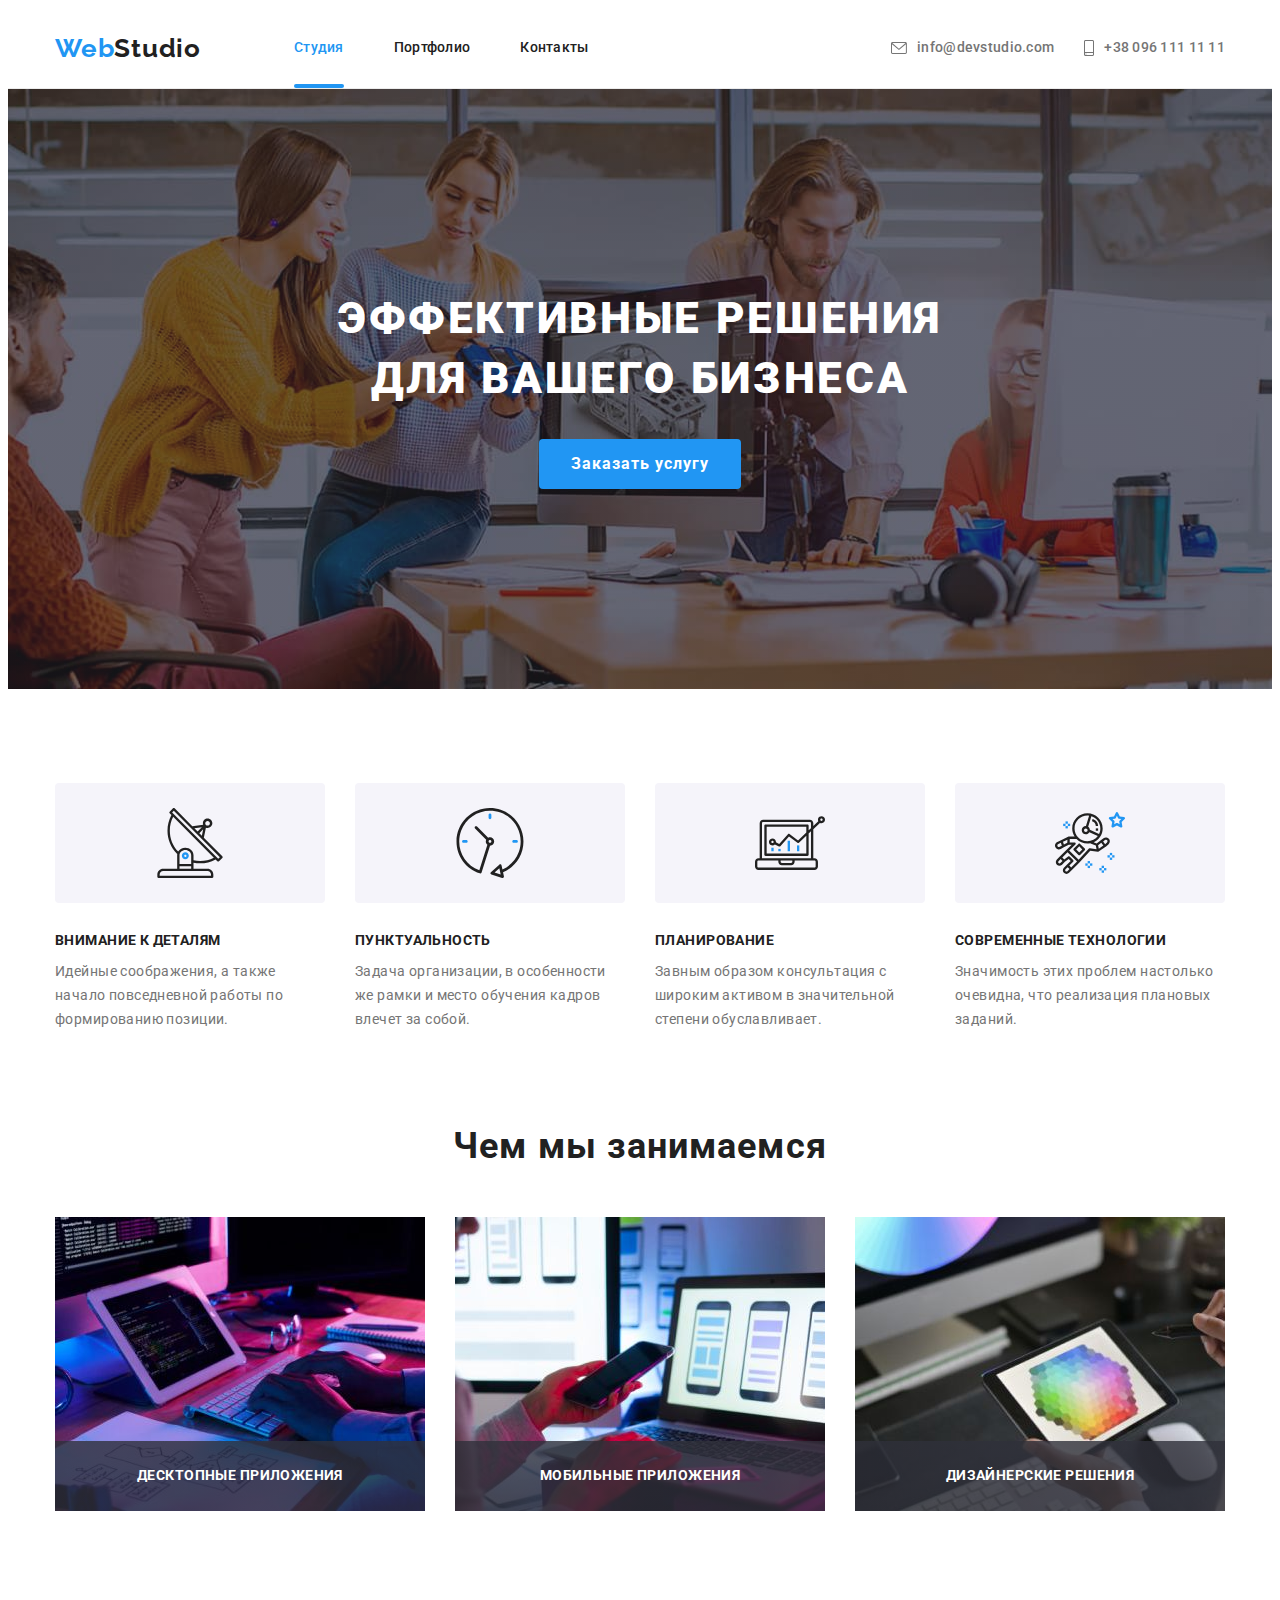
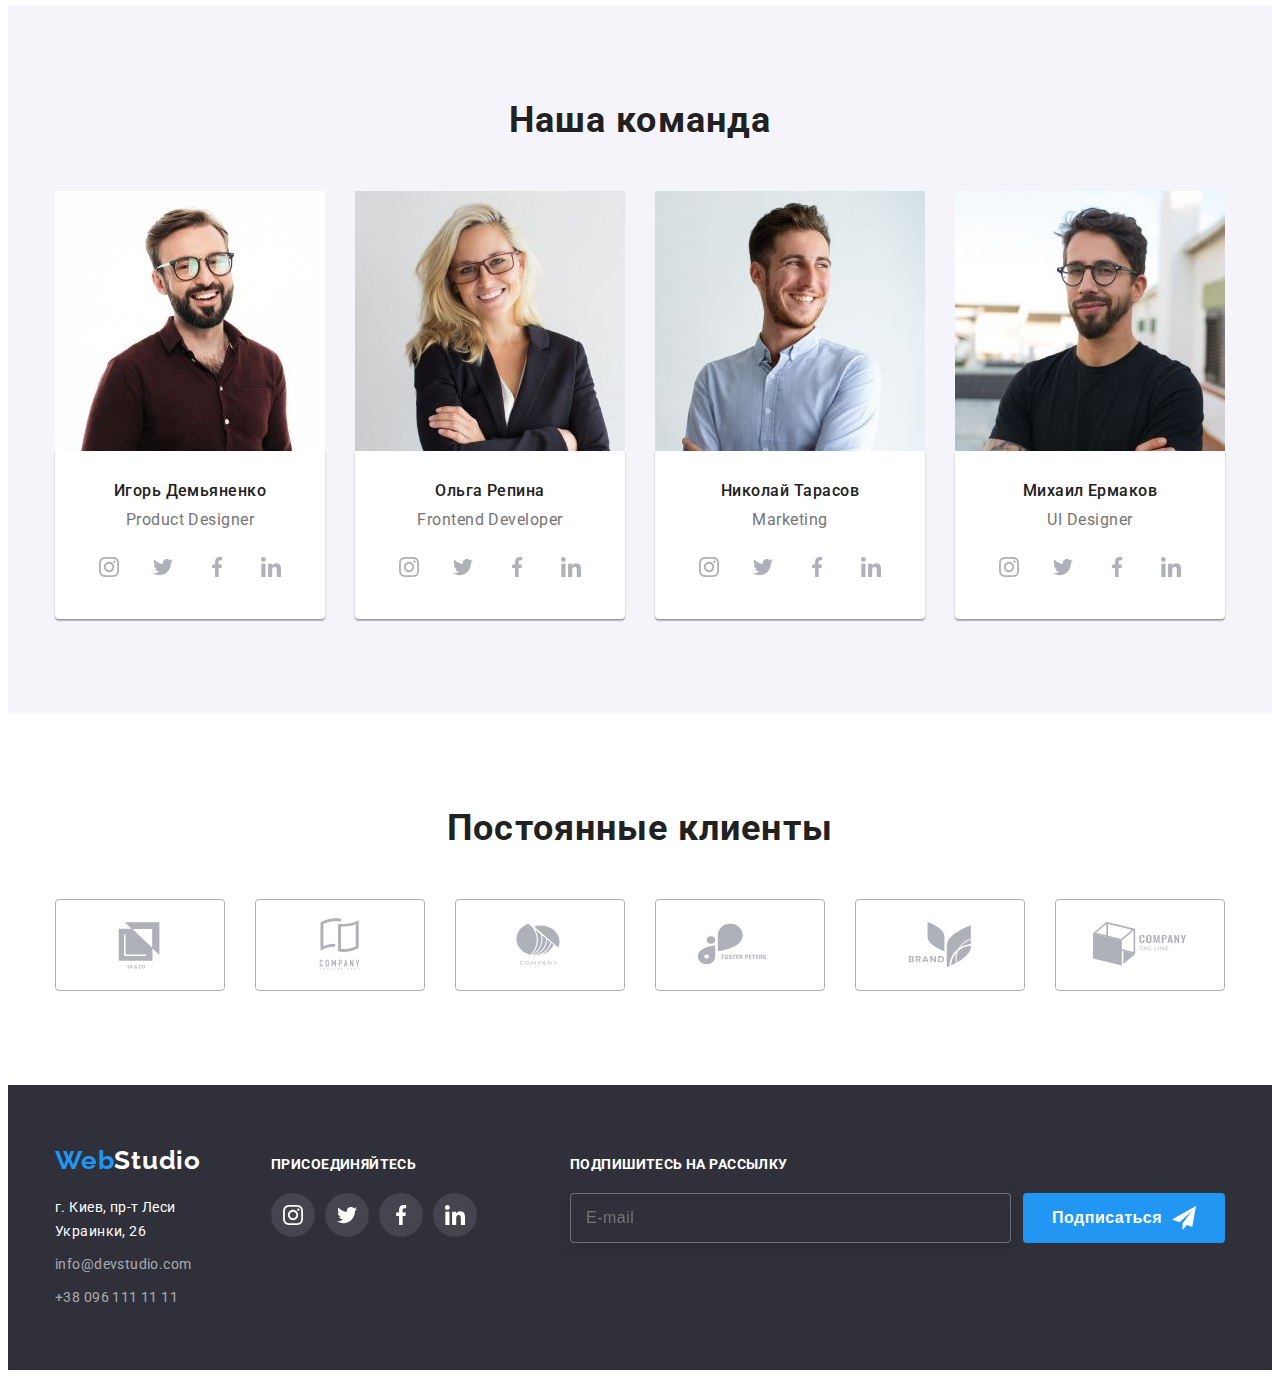
==== commit 0ff5f620: "17441706" ====
--- a/index.html
+++ b/index.html
@@ -252,7 +252,7 @@
                   class="offers__image"
                   src="./images/offers/offers-1.jpg"
                   alt="desk office"
-                  width="auto"
+                  width="370"
                   loading="lazy"
                 />
               </picture>
@@ -270,7 +270,7 @@
                   class="offers__image"
                   src="./images/offers/offers-2.jpg"
                   alt="desk office"
-                  width="auto"
+                  width="370"
                   loading="lazy"
                 />
               </picture>
@@ -288,7 +288,7 @@
                   class="offers__image"
                   src="./images/offers/offers-3.jpg"
                   alt="desk office"
-                  width="auto"
+                  width="370"
                   loading="lazy"
                 />
               </picture>
@@ -322,7 +322,7 @@
                   type="image/jpg"
                 />
 
-                <img src="./images/team/team-1_sm.jpg" alt="designer" width="auto" loading="lazy" />
+                <img src="./images/team/team-1_lg.jpg" alt="designer" width="450" loading="lazy" />
               </picture>
 
               <div class="team-member">
@@ -382,9 +382,9 @@
                 />
 
                 <img
-                  src="./images/team/team-2_sm.jpg"
+                  src="./images/team/team-2_lg.jpg"
                   alt="developer"
-                  width="auto"
+                  width="450"
                   loading="lazy"
                 />
               </picture>
@@ -446,9 +446,9 @@
                 />
 
                 <img
-                  src="./images/team/team-3_sm.jpg"
+                  src="./images/team/team-3_lg.jpg"
                   alt="marketing"
-                  width="auto"
+                  width="450"
                   loading="lazy"
                 />
               </picture>
@@ -510,9 +510,9 @@
                 />
 
                 <img
-                  src="./images/team/team-4_sm.jpg"
+                  src="./images/team/team-4_lg.jpg"
                   alt="ui designer"
-                  width="auto"
+                  width="450"
                   loading="lazy"
                 />
               </picture>
--- a/css/main.min.css
+++ b/css/main.min.css
@@ -1,2 +1,2 @@
-:root{--primary-text-color: #757575;--primary-title-color: #212121;--icon-color: #AFB1B8;--primary-button-color: #2196F3;--accent-color: #188CE8;--primary-transition-durat: 250ms;--primary-transition-timing-function: cubic-bezier(0.4, 0, 0.2, 1)}.visually-hidden{position:absolute;white-space:nowrap;width:1px;height:1px;overflow:hidden;border:0;padding:0;clip:rect(0 0 0 0);-webkit-clip-path:inset(50%);clip-path:inset(50%);margin:-1px}body{font-family:'Roboto', 'sans-serif';color:var(--primary-text-color)}*,::after,::before{-webkit-box-sizing:border-box;box-sizing:border-box}h1,h2,h3,p{margin:0;padding:0}ul{list-style:none;margin:0;padding:0}img{display:block;max-width:100%;height:auto}.container{padding-left:15px;padding-right:15px;margin:0 auto}@media screen and (min-width: 480px){.container{width:480px}}@media screen and (min-width: 768px){.container{width:768px}}@media screen and (min-width: 1200px){.container{width:1200px}}@media screen and (max-width: 1199.98px){.section{padding-top:60px;padding-bottom:60px}}@media screen and (min-width: 1200px){.section{padding-top:94px;padding-bottom:94px}}.section-title{font-size:36px;line-height:1.17;letter-spacing:.03em;text-align:center;color:var(--primary-title-color);margin-bottom:50px}.section-title::first-letter{text-transform:capitalize}@media screen and (max-width: 1199.98px){.section-title{font-size:28px;line-height:1.17;letter-spacing:.03em;margin-bottom:30px}}.logo{text-decoration:none;font-family:'Raleway';font-style:normal;font-weight:700;font-size:26px;line-height:1.19;letter-spacing:.03em;color:var(--primary-button-color);padding-top:24px;padding-bottom:24px;-webkit-transition-property:color, -webkit-text-decoration-color;transition-property:color, -webkit-text-decoration-color;transition-property:text-decoration-color, color;transition-property:text-decoration-color, color, -webkit-text-decoration-color;-webkit-transition-duration:var(--primary-transition-durat);transition-duration:var(--primary-transition-durat);-webkit-transition-timing-function:var(--primary-transition-timing-function);transition-timing-function:var(--primary-transition-timing-function)}@media screen and (max-width: 1199.98px){.logo{font-size:24px;text-align:center}}.logo__header{color:var(--primary-title-color)}.logo__text:hover,.logo__text:focus{-webkit-text-decoration-color:var(--accent-color);text-decoration-color:var(--accent-color);color:var(--accent-color)}.logo__footer{display:block;padding:0;margin-bottom:20px}.logo__footer-acent{color:#FFFFFF}.site-nav{display:-webkit-box;display:-ms-flexbox;display:flex;-webkit-box-align:center;-ms-flex-align:center;align-items:center;-webkit-box-pack:center;-ms-flex-pack:center;justify-content:center}.site-nav__list{display:-webkit-box;display:-ms-flexbox;display:flex;margin-left:93px}@media screen and (max-width: 767.98px){.site-nav__list{display:none}}@media screen and (max-width: 1199.98px){.site-nav__list{margin-left:88px}}.site-nav__item{position:relative}.link{text-decoration:none;font-family:'Roboto';font-style:normal;font-weight:500;font-size:14px;line-height:1.14;letter-spacing:.02em;color:var(--primary-title-color);display:block;-webkit-transition-property:color;transition-property:color;-webkit-transition-duration:var(--primary-transition-durat);transition-duration:var(--primary-transition-durat);-webkit-transition-timing-function:var(--primary-transition-timing-function);transition-timing-function:var(--primary-transition-timing-function);padding-top:32px;padding-bottom:32px}.link:hover,.link:focus{-webkit-text-decoration-color:var(--accent-color);text-decoration-color:var(--accent-color);color:var(--accent-color)}.link_acent{color:var(--primary-button-color)}.link_acent::after{position:absolute;bottom:0;display:block;content:"";width:100%;height:4px;border-radius:2px;background:var(--primary-button-color)}.header__mail,.header__phone{display:-webkit-inline-box;display:-ms-inline-flexbox;display:inline-flex;-webkit-box-align:center;-ms-flex-align:center;align-items:center;color:var(--primary-text-color);text-transform:lowercase}@media screen and (max-width: 1199.98px){.header__mail,.header__phone{padding:0;font-weight:500;font-size:12px;line-height:1.14;letter-spacing:.02em}}.contacts{display:-webkit-box;display:-ms-flexbox;display:flex;margin-left:auto}@media screen and (max-width: 767.98px){.contacts{display:none}}@media screen and (max-width: 1199.98px){.contacts{-webkit-box-orient:vertical;-webkit-box-direction:normal;-ms-flex-direction:column;flex-direction:column}}.site-nav__item:nth-last-child(-n+2){margin-left:50px}.contacts .contacts__item+.contacts__item{margin-left:50px}@media screen and (max-width: 1199.98px){.contacts .contacts__item+.contacts__item{margin:0;padding:0}}@media screen and (max-width: 1199.98px){.contacts__item:nth-child(1){margin-bottom:10px}}.contacts__icon{fill:currentColor;margin-right:10px}@media screen and (max-width: 1199.98px){.contacts__icon{zoom:0.875}}.mobile-menu{position:fixed;top:0;left:0;width:100%;height:100%;padding:48px 40px;display:-webkit-box;display:-ms-flexbox;display:flex;-webkit-box-orient:vertical;-webkit-box-direction:normal;-ms-flex-direction:column;flex-direction:column;background-color:#fff;overflow-y:scroll}@media screen and (min-width: 1200px){.mobile-menu{display:none}}@media screen and (min-width: 768px) and (max-width: 1199.98px){.mobile-menu{display:none}}.mobile-nav__item:first-child{margin-bottom:36px}.mobile-nav__item:nth-child(2){margin-bottom:32px}.mobile-nav__link{text-decoration:none;font-family:'Roboto';font-style:normal;font-weight:500;font-size:40px;line-height:1.17;letter-spacing:.02em;color:var(--primary-title-color);-webkit-transition-property:color;transition-property:color;-webkit-transition-duration:var(--primary-transition-durat);transition-duration:var(--primary-transition-durat);-webkit-transition-timing-function:var(--primary-transition-timing-function);transition-timing-function:var(--primary-transition-timing-function)}.mobile-nav__acent:only-child{color:var(--primary-button-color)}.mobile-contacts{margin-top:auto;margin-bottom:64px}.mobile-contacts__item:first-child{margin-bottom:32px}.mobile-contacts__phone{text-decoration:none;font-family:'Roboto';font-style:normal;font-weight:500;font-size:34px;line-height:1.17;letter-spacing:.02em;color:var(--primary-button-color)}.mobile-contacts__mail{text-decoration:none;font-family:'Roboto';font-style:normal;font-weight:500;font-size:24px;line-height:1.17;letter-spacing:.02em;color:var(--primary-text-color)}.mobile-socials{display:-webkit-box;display:-ms-flexbox;display:flex}.mobile-socials__item{padding:0 10px;border-left:1px solid rgba(33,33,33,0.2)}.mobile-socials__item:first-child{padding-left:0;border-left:none}.mobile-socials__link{text-decoration:none;font-family:'Roboto';font-style:normal;font-weight:500;font-size:18px;line-height:1.22;letter-spacing:.02em;color:var(--primary-button-color)}.mobile-button__close{position:absolute;top:10px;right:15px;display:-webkit-box;display:-ms-flexbox;display:flex;-webkit-box-pack:center;-ms-flex-pack:center;justify-content:center;-webkit-box-align:center;-ms-flex-align:center;align-items:center;width:40px;height:40px;cursor:pointer;border:none;color:var(--primary-title-color);background-color:#fff;-webkit-transition-property:color;transition-property:color;-webkit-transition-duration:var(--primary-transition-durat);transition-duration:var(--primary-transition-durat);-webkit-transition-timing-function:var(--primary-transition-timing-function);transition-timing-function:var(--primary-transition-timing-function);fill:currentColor}.mobile-button__close:hover,.mobile-button__close:focus{color:var(--primary-button-color)}.mobile-button__open{position:absolute;top:10px;right:15px;fill:currentColor;border:none;background-color:#FFFFFF;cursor:pointer;-webkit-transition-property:color;transition-property:color;-webkit-transition-duration:var(--primary-transition-durat);transition-duration:var(--primary-transition-durat);-webkit-transition-timing-function:var(--primary-transition-timing-function);transition-timing-function:var(--primary-transition-timing-function);display:none}.mobile-button__open:hover,.mobile-button__open:focus{color:var(--primary-button-color)}@media screen and (max-width: 767.98px){.mobile-button__open{display:inline}}.hero__button{font-family:'Roboto';font-style:normal;font-weight:700;font-size:16px;line-height:1.88;letter-spacing:.06em;border:none;border-radius:4px;background-color:var(--primary-button-color);color:#FFFFFF;cursor:pointer;padding:10px 32px;-webkit-transition-property:color, background-color;transition-property:color, background-color;-webkit-transition-duration:var(--primary-transition-durat);transition-duration:var(--primary-transition-durat);-webkit-transition-timing-function:var(--primary-transition-timing-function);transition-timing-function:var(--primary-transition-timing-function)}.hero__button:hover,.hero__button:focus{color:var(--accent-color);background-color:#FFFFFF}.modal__button-close{position:absolute;top:8px;right:8px;display:-webkit-box;display:-ms-flexbox;display:flex;-webkit-box-pack:center;-ms-flex-pack:center;justify-content:center;-webkit-box-align:center;-ms-flex-align:center;align-items:center;width:30px;height:30px;color:#000;border:1px solid rgba(0,0,0,0.1);background-color:#FFFFFF;border-radius:50%;cursor:pointer;-webkit-transition-property:color;transition-property:color;-webkit-transition-duration:var(--primary-transition-durat);transition-duration:var(--primary-transition-durat);-webkit-transition-timing-function:var(--primary-transition-timing-function);transition-timing-function:var(--primary-transition-timing-function);fill:currentColor}.modal__button-close:hover,.modal__button-close:focus{color:var(--primary-button-color)}.modal-button__submit{display:-webkit-box;display:-ms-flexbox;display:flex;font-weight:700;font-size:16px;line-height:1.88;letter-spacing:.06em;cursor:pointer;color:#FFFFFF;padding:10px 55px;background:var(--primary-button-color);-webkit-box-shadow:0px 4px 4px rgba(0,0,0,0.15);box-shadow:0px 4px 4px rgba(0,0,0,0.15);border-radius:4px;border:none;margin:0 auto;-webkit-transition-property:background-color;transition-property:background-color;-webkit-transition-duration:var(--primary-transition-durat);transition-duration:var(--primary-transition-durat);-webkit-transition-timing-function:var(--primary-transition-timing-function);transition-timing-function:var(--primary-transition-timing-function)}.modal-button__submit:hover,.modal-button__submit:focus{background:var(--accent-color)}.footer-form__button{cursor:pointer;font-weight:700;font-size:16px;line-height:1.88;letter-spacing:.03em;display:-webkit-box;display:-ms-flexbox;display:flex;-webkit-box-align:center;-ms-flex-align:center;align-items:center;text-align:center;color:#FFFFFF;padding:10px 29px;background:var(--primary-button-color);border-radius:4px;border:none;-webkit-transition-property:background-color;transition-property:background-color;-webkit-transition-duration:var(--primary-transition-durat);transition-duration:var(--primary-transition-durat);-webkit-transition-timing-function:var(--primary-transition-timing-function);transition-timing-function:var(--primary-transition-timing-function)}@media screen and (max-width: 1199.98px){.footer-form__button{margin:0 auto}}.footer-form__button:hover,.footer-form__button:focus{background-color:var(--accent-color)}.filter__button{font-family:'Roboto';font-style:normal;font-weight:500;font-size:16px;line-height:1.6;letter-spacing:0.03em;cursor:pointer;border:none;border-radius:4px;padding:6px 22px;color:var(--primary-title-color);-webkit-transition-property:background-color, color, -webkit-box-shadow;transition-property:background-color, color, -webkit-box-shadow;transition-property:background-color, color, box-shadow;transition-property:background-color, color, box-shadow, -webkit-box-shadow;-webkit-transition-duration:var(--primary-transition-durat);transition-duration:var(--primary-transition-durat);-webkit-transition-timing-function:var(--primary-transition-timing-function);transition-timing-function:var(--primary-transition-timing-function)}.filter__button:hover,.filter__button:focus{background-color:var(--accent-color);color:#FFFFFF;-webkit-box-shadow:0px 3px 1px rgba(0,0,0,0.1),0px 1px 2px rgba(0,0,0,0.08),0px 2px 2px rgba(0,0,0,0.12);box-shadow:0px 3px 1px rgba(0,0,0,0.1),0px 1px 2px rgba(0,0,0,0.08),0px 2px 2px rgba(0,0,0,0.12)}.filter__button-acent{background-color:var(--primary-button-color);color:#FFFFFF}.social-networks{display:-webkit-box;display:-ms-flexbox;display:flex;-webkit-box-align:center;-ms-flex-align:center;align-items:center;-webkit-box-pack:center;-ms-flex-pack:center;justify-content:center}.social-networks__link{display:-webkit-box;display:-ms-flexbox;display:flex;-webkit-box-align:center;-ms-flex-align:center;align-items:center;-webkit-box-pack:center;-ms-flex-pack:center;justify-content:center;width:44px;height:44px;color:var(--icon-color);border-radius:50%;-webkit-transition-property:background-color, color;transition-property:background-color, color;-webkit-transition-duration:var(--primary-transition-durat);transition-duration:var(--primary-transition-durat);-webkit-transition-timing-function:var(--primary-transition-timing-function);transition-timing-function:var(--primary-transition-timing-function)}.social-networks__link:hover,.social-networks__link:focus{background-color:var(--primary-button-color);color:#FFFFFF}.social-networks__icon{fill:currentColor}.footer-social{margin-right:93px}@media screen and (max-width: 767.98px){.footer-social{margin-right:auto;margin-left:auto;margin-bottom:60px}}@media screen and (min-width: 768px) and (max-width: 1199.98px){.footer-social{margin-right:89px;margin-left:auto;margin-bottom:60px}}.footer-social__title,.footer-form__title{display:block;font-weight:700;font-size:14px;line-height:1.14;letter-spacing:.03em;text-transform:uppercase;color:#FFFFFF;margin-bottom:20px}@media screen and (max-width: 1199.98px){.footer-social__title,.footer-form__title{text-align:center}}.footer-social__list{display:-webkit-box;display:-ms-flexbox;display:flex}@media screen and (max-width: 1199.98px){.footer-social__list{-webkit-box-pack:center;-ms-flex-pack:center;justify-content:center}}.footer-social__item{margin-right:10px}.footer-social__item:nth-last-child(1){margin-right:0}.footer-social__link{display:-webkit-box;display:-ms-flexbox;display:flex;-webkit-box-align:center;-ms-flex-align:center;align-items:center;-webkit-box-pack:center;-ms-flex-pack:center;justify-content:center;width:44px;height:44px;border-radius:50%;color:#FFFFFF;background:rgba(255,255,255,0.1);-webkit-transition-property:background-color;transition-property:background-color;-webkit-transition-duration:var(--primary-transition-durat);transition-duration:var(--primary-transition-durat);-webkit-transition-timing-function:var(--primary-transition-timing-function);transition-timing-function:var(--primary-transition-timing-function)}.footer-social__link:hover,.footer-social__link:focus{background-color:var(--primary-button-color)}.footer-social__icon{fill:currentColor}.backdrop{position:fixed;top:0;left:0;z-index:1;width:100%;height:100%;background:rgba(0,0,0,0.2);-webkit-transition:opacity var(--primary-transition-durat) var(--primary-transition-timing-function);transition:opacity var(--primary-transition-durat) var(--primary-transition-timing-function)}.is-hidden{opacity:0;pointer-events:none}.modal{position:absolute;padding:40px;top:50%;left:50%;width:528px;max-height:100%;overflow-y:scroll;background-color:#FFFFFF;-webkit-box-shadow:0px 1px 3px rgba(0,0,0,0.12),0px 1px 1px rgba(0,0,0,0.14),0px 2px 1px rgba(0,0,0,0.2);box-shadow:0px 1px 3px rgba(0,0,0,0.12),0px 1px 1px rgba(0,0,0,0.14),0px 2px 1px rgba(0,0,0,0.2);border-radius:4px;-webkit-transform:translate(-50%, -50%) scale(1);transform:translate(-50%, -50%) scale(1);-webkit-transition:opacity var(--primary-transition-durat) var(--primary-transition-timing-function),-webkit-transform var(--primary-transition-durat) var(--primary-transition-timing-function);transition:opacity var(--primary-transition-durat) var(--primary-transition-timing-function),-webkit-transform var(--primary-transition-durat) var(--primary-transition-timing-function);transition:transform var(--primary-transition-durat) var(--primary-transition-timing-function),opacity var(--primary-transition-durat) var(--primary-transition-timing-function);transition:transform var(--primary-transition-durat) var(--primary-transition-timing-function),opacity var(--primary-transition-durat) var(--primary-transition-timing-function),-webkit-transform var(--primary-transition-durat) var(--primary-transition-timing-function)}@media screen and (max-width: 1199.98px){.modal{width:450px}}.modal-form{width:100%;display:block}.modal-form__title{font-weight:700;font-size:20px;line-height:1.15;letter-spacing:.03em;color:var(--primary-title-color);text-align:center;margin-bottom:12px}@media screen and (max-width: 1199.98px){.modal-form__title{font-weight:700;font-size:20px;line-height:1.5;letter-spacing:.03em}}.modal-form__label{position:relative;display:-webkit-box;display:-ms-flexbox;display:flex;-webkit-box-orient:vertical;-webkit-box-direction:normal;-ms-flex-direction:column;flex-direction:column;width:100%;font-weight:400;font-size:14px;line-height:1.17;letter-spacing:.01em;color:var(--primary-text-color);margin-bottom:10px}@media screen and (max-width: 1199.98px){.modal-form__label{font-weight:400;font-size:12px;line-height:1.5;letter-spacing:.03em}}.modal-form__label:nth-child(5){margin-bottom:20px}.modal-form__label:focus-within .modal-form__input{outline:0;border-color:var(--primary-button-color)}.modal-form__label:focus-within .modal-form__icon{color:var(--primary-button-color)}.modal-form__label:hover .modal-form__icon,.modal-form__label:focus .modal-form__icon{color:var(--primary-button-color)}.modal-form__input{width:100%;font-weight:400;font-size:14px;line-height:1.14;letter-spacing:.01em;color:var(--primary-title-color);padding:12px 16px;padding-left:42px;margin-top:4px;cursor:pointer;border:1px solid rgba(33,33,33,0.2);border-radius:4px;-webkit-transition:border-color var(--primary-transition-durat) var(--primary-transition-timing-function);transition:border-color var(--primary-transition-durat) var(--primary-transition-timing-function)}.modal-form__input:hover,.modal-form__input:focus{border-color:var(--primary-button-color)}.modal-form__icon{fill:currentColor;position:absolute;left:12px;bottom:13px;color:var(--primary-title-color);-webkit-transition:border-color var(--primary-transition-durat) var(--primary-transition-timing-function);transition:border-color var(--primary-transition-durat) var(--primary-transition-timing-function)}.comments{padding-left:12px}.comments::-webkit-input-placeholder{color:rgba(117,117,117,0.5)}.comments:-ms-input-placeholder{color:rgba(117,117,117,0.5)}.comments::-ms-input-placeholder{color:rgba(117,117,117,0.5)}.comments::placeholder{color:rgba(117,117,117,0.5)}.checkbox-policy{display:-webkit-box;display:-ms-flexbox;display:flex;-webkit-box-align:center;-ms-flex-align:center;align-items:center;-webkit-box-pack:center;-ms-flex-pack:center;justify-content:center;cursor:pointer;font-weight:400;font-size:14px;line-height:1.71;letter-spacing:.03em;margin-bottom:30px}@media screen and (max-width: 1199.98px){.checkbox-policy{font-weight:400;font-size:12px;line-height:1.17;letter-spacing:.03em}}.checkbox-policy:checked+.checkbox-policy__icon{background-color:var(--primary-button-color);border-color:var(--primary-button-color);background-origin:border-box}.checkbox-policy:focus+.checkbox-policy__icon{border-color:var(--accent-color)}.checkbox-policy:hover+.checkbox-policy__icon{border-color:var(--accent-color)}.checkbox-policy__icon{width:16px;height:15px;margin-right:7px;fill:currentColor;color:#FFFFFF;border:2px solid var(--primary-title-color);border-radius:2px;-webkit-transition:var(--primary-transition-durat);transition:var(--primary-transition-durat);-webkit-transition-timing-function:var(--primary-transition-timing-function);transition-timing-function:var(--primary-transition-timing-function)}.checkbox-policy__title{color:var(--primary-text-color)}.checkbox-policy__link{color:var(--primary-button-color)}.footer-form{display:-webkit-box;display:-ms-flexbox;display:flex;-webkit-box-align:end;-ms-flex-align:end;align-items:flex-end}@media screen and (max-width: 1199.98px){.footer-form{-webkit-box-orient:vertical;-webkit-box-direction:normal;-ms-flex-direction:column;flex-direction:column;width:100%}}@media screen and (min-width: 768px) and (max-width: 1199.98px){.footer-form{margin:0 auto}}.footer-form__label{-webkit-box-sizing:border-box;box-sizing:border-box;width:358px;margin-right:12px}@media screen and (max-width: 1199.98px){.footer-form__label{margin:0 auto;width:100%;max-width:450px}}.footer-form__input{cursor:pointer;font-weight:400;font-size:16px;line-height:1.25;letter-spacing:.03em;width:inherit;color:rgba(255,255,255,0.6);border:1px solid rgba(255,255,255,0.3);-webkit-filter:drop-shadow(0px 4px 4px rgba(0,0,0,0.15));filter:drop-shadow(0px 4px 4px rgba(0,0,0,0.15));border-radius:4px;background-color:#2F303A;padding:14px 14px 14px 15px}@media screen and (max-width: 1199.98px){.footer-form__input{margin-bottom:20px}}.footer-form__icon{fill:currentColor;margin-left:10px}.filter__list{list-style:none;display:-webkit-box;display:-ms-flexbox;display:flex;-ms-flex-wrap:wrap;flex-wrap:wrap;row-gap:15px;-webkit-column-gap:8px;column-gap:8px;-webkit-box-align:center;-ms-flex-align:center;align-items:center;-webkit-box-pack:center;-ms-flex-pack:center;justify-content:center;margin-bottom:50px}@media screen and (max-width: 767.98px){.filter__list{-webkit-box-pack:start;-ms-flex-pack:start;justify-content:flex-start;margin-bottom:40px}}.filter__item{text-align:left}.header{background-color:#FFFFFF;border-bottom:1px solid #ECECEC}.header__container{display:-webkit-box;display:-ms-flexbox;display:flex;-webkit-box-align:center;-ms-flex-align:center;align-items:center}.hero{text-align:center;padding-top:200px;padding-bottom:200px}@media screen and (max-width: 1199.98px){.hero{padding-top:118px;padding-bottom:118px}}.hero__overlay{max-width:1600px;margin-left:auto;margin-right:auto;background-image:-webkit-gradient(linear, left top, right top, from(rgba(47,48,58,0.4)), to(rgba(47,48,58,0.4))),url(../images/hero/mobile.jpg);background-image:linear-gradient(to right, rgba(47,48,58,0.4), rgba(47,48,58,0.4)),url(../images/hero/mobile.jpg);background-repeat:no-repeat;background-size:cover;background-position:center;background-color:#2F303A}@media (min-device-pixel-ratio: 2), (-webkit-min-device-pixel-ratio: 2), (min-resolution: 192dpi), (min-resolution: 2dppx){.hero__overlay{background-image:-webkit-gradient(linear, left top, right top, from(rgba(47,48,58,0.4)), to(rgba(47,48,58,0.4))),url(../images/hero/mobile@2x.jpg);background-image:linear-gradient(to right, rgba(47,48,58,0.4), rgba(47,48,58,0.4)),url(../images/hero/mobile@2x.jpg)}}@media screen and (min-width: 768px) and (max-width: 1199.98px){.hero__overlay{background-image:-webkit-gradient(linear, left top, right top, from(rgba(47,48,58,0.4)), to(rgba(47,48,58,0.4))),url(../images/hero/tablet.jpg);background-image:linear-gradient(to right, rgba(47,48,58,0.4), rgba(47,48,58,0.4)),url(../images/hero/tablet.jpg)}}@media screen and (min-width: 768px) and (max-width: 1199.98px) and (min-device-pixel-ratio: 2), screen and (min-width: 768px) and (max-width: 1199.98px) and (-webkit-min-device-pixel-ratio: 2), screen and (min-width: 768px) and (max-width: 1199.98px) and (min-resolution: 192dpi), screen and (min-width: 768px) and (max-width: 1199.98px) and (min-resolution: 2dppx){.hero__overlay{background-image:-webkit-gradient(linear, left top, right top, from(rgba(47,48,58,0.4)), to(rgba(47,48,58,0.4))),url(../images/hero/tablet@2x.jpg);background-image:linear-gradient(to right, rgba(47,48,58,0.4), rgba(47,48,58,0.4)),url(../images/hero/tablet@2x.jpg)}}@media screen and (min-width: 1200px){.hero__overlay{background-image:-webkit-gradient(linear, left top, right top, from(rgba(47,48,58,0.4)), to(rgba(47,48,58,0.4))),url(../images/hero/desktop.jpg);background-image:linear-gradient(to right, rgba(47,48,58,0.4), rgba(47,48,58,0.4)),url(../images/hero/desktop.jpg)}}@media screen and (min-width: 1200px) and (min-device-pixel-ratio: 2), screen and (min-width: 1200px) and (-webkit-min-device-pixel-ratio: 2), screen and (min-width: 1200px) and (min-resolution: 192dpi), screen and (min-width: 1200px) and (min-resolution: 2dppx){.hero__overlay{background-image:-webkit-gradient(linear, left top, right top, from(rgba(47,48,58,0.4)), to(rgba(47,48,58,0.4))),url(../images/hero/desktop@2x.jpg);background-image:linear-gradient(to right, rgba(47,48,58,0.4), rgba(47,48,58,0.4)),url(../images/hero/desktop@2x.jpg)}}.hero__title{font-weight:900;font-size:44px;line-height:1.36;letter-spacing:.06em;text-transform:uppercase;color:#FFFFFF;margin-bottom:30px}@media screen and (max-width: 1199.98px){.hero__title{font-weight:900;font-size:26px;line-height:1.62;letter-spacing:.06em}}.offers{padding-top:0}@media screen and (max-width: 1199.98px){.offers{display:none}}.offers__list{display:-webkit-box;display:-ms-flexbox;display:flex;-webkit-box-pack:justify;-ms-flex-pack:justify;justify-content:space-between;padding-left:0}.offers__item{padding-left:0;display:-webkit-box;display:-ms-flexbox;display:flex;margin-right:30px;position:relative}.offers__item:nth-child(3n){margin-right:0px}.offers__image{display:block;max-width:100%}.offers__text{position:absolute;display:-webkit-box;display:-ms-flexbox;display:flex;-webkit-box-align:center;-ms-flex-align:center;align-items:center;-webkit-box-pack:center;-ms-flex-pack:center;justify-content:center;bottom:0;left:0;width:100%;height:70px;font-weight:700;font-size:14px;line-height:1.14;letter-spacing:.03em;text-transform:uppercase;color:#FFFFFF;background-image:-webkit-gradient(linear, left top, right top, from(rgba(47,48,58,0.8)), to(rgba(47,48,58,0.8)));background-image:linear-gradient(to right, rgba(47,48,58,0.8), rgba(47,48,58,0.8))}.team{background-color:#F5F4FA}.team-cards{list-style:none;display:-webkit-box;display:-ms-flexbox;display:flex;-ms-flex-wrap:wrap;flex-wrap:wrap;row-gap:30px;-webkit-column-gap:30px;column-gap:30px}.team-cards__item{border-radius:0px 0px 4px 4px;background-color:#FFFFFF}@media screen and (max-width: 767.98px){.team-cards__item{max-width:450px}}@media screen and (min-width: 768px) and (max-width: 1199.98px){.team-cards__item{width:354px}}@media screen and (min-width: 1200px){.team-cards__item{width:270px}}.team-member{padding:30px;-webkit-box-shadow:0px 1px 3px rgba(0,0,0,0.12),0px 1px 1px rgba(0,0,0,0.14),0px 2px 1px rgba(0,0,0,0.2);box-shadow:0px 1px 3px rgba(0,0,0,0.12),0px 1px 1px rgba(0,0,0,0.14),0px 2px 1px rgba(0,0,0,0.2);border-radius:0px 0px 4px 4px}.team-member__name{font-weight:500;font-size:16px;line-height:1.19;letter-spacing:.03em;text-align:center;text-transform:capitalize;color:var(--primary-title-color);margin-bottom:10px}.team-member__position{font-size:16px;line-height:1.19;letter-spacing:.03em;text-align:center;margin-bottom:16px}.client-list{display:-webkit-box;display:-ms-flexbox;display:flex;-ms-flex-wrap:wrap;flex-wrap:wrap;row-gap:30px;-webkit-column-gap:30px;column-gap:30px;-webkit-box-align:center;-ms-flex-align:center;align-items:center;-webkit-box-pack:center;-ms-flex-pack:center;justify-content:center;margin:0 auto}.client-card{display:-webkit-box;display:-ms-flexbox;display:flex;-ms-flex-wrap:wrap;flex-wrap:wrap}.client-card__link{display:-webkit-box;display:-ms-flexbox;display:flex;width:170px;height:92px;-webkit-box-align:center;-ms-flex-align:center;align-items:center;-webkit-box-pack:center;-ms-flex-pack:center;justify-content:center;border:1px solid #AFB1B8;border-radius:4px;color:var(--icon-color);-webkit-transition-property:border, color;transition-property:border, color;-webkit-transition-duration:var(--primary-transition-durat);transition-duration:var(--primary-transition-durat);-webkit-transition-timing-function:var(--primary-transition-timing-function);transition-timing-function:var(--primary-transition-timing-function)}@media screen and (max-width: 767.98px){.client-card__link{width:210px}}@media screen and (min-width: 768px) and (max-width: 1199.98px){.client-card__link{width:226px}}@media screen and (min-width: 1200px){.client-card__link{width:170px}}.client-card__link:hover,.client-card__link:focus{color:var(--primary-button-color);border:1px solid var(--primary-button-color)}.client-card__icon{fill:currentColor}.features__list{list-style:none;display:-webkit-box;display:-ms-flexbox;display:flex;-ms-flex-wrap:wrap;flex-wrap:wrap;row-gap:30px;-webkit-column-gap:30px;column-gap:30px}@media screen and (min-width: 480px){.features__item{display:block;max-width:450px}}@media screen and (min-width: 768px){.features__item{display:block;width:354px;-ms-flex-wrap:wrap;flex-wrap:wrap}}@media screen and (min-width: 1200px){.features__item{display:block;width:270px;-ms-flex-wrap:wrap;flex-wrap:wrap}}@media screen and (max-width: 767.98px){.features-image{display:-webkit-box;display:-ms-flexbox;display:flex;-ms-flex-preferred-size:auto;flex-basis:auto;max-width:450px;height:120px;-webkit-box-align:center;-ms-flex-align:center;align-items:center;-webkit-box-pack:center;-ms-flex-pack:center;justify-content:center;background-color:#F5F4FA;border-radius:4px;margin-bottom:30px}}@media screen and (min-width: 768px){.features-image{display:-webkit-box;display:-ms-flexbox;display:flex;-ms-flex-wrap:wrap;flex-wrap:wrap;width:354px;height:120px;-webkit-box-align:center;-ms-flex-align:center;align-items:center;-webkit-box-pack:center;-ms-flex-pack:center;justify-content:center;margin-bottom:30px;background-color:#F5F4FA;border-radius:4px}}@media screen and (min-width: 1200px){.features-image{display:-webkit-box;display:-ms-flexbox;display:flex;width:270px;height:120px;-webkit-box-align:center;-ms-flex-align:center;align-items:center;-webkit-box-pack:center;-ms-flex-pack:center;justify-content:center;margin-bottom:30px;background-color:#F5F4FA;border-radius:4px}}.features-image__icon{width:70px;height:70px;margin:0}.features__title{font-size:14px;line-height:1.14;letter-spacing:.03em;text-transform:uppercase;color:var(--primary-title-color);margin-bottom:10px}@media screen and (max-width: 767.98px){.features__title{text-align:center}}.features__text{font-size:14px;line-height:1.72;letter-spacing:.03em;color:var(--primary-text-color)}.features__text::first-letter{text-transform:capitalize}.footer{background-color:#2F303A;padding-top:60px;padding-bottom:60px}@media screen and (min-width: 1200px){.footer__container{display:-webkit-box;display:-ms-flexbox;display:flex;-webkit-box-align:baseline;-ms-flex-align:baseline;align-items:baseline}}@media screen and (min-width: 768px) and (max-width: 1199.98px){.footer__container{display:-webkit-box;display:-ms-flexbox;display:flex;-ms-flex-wrap:wrap;flex-wrap:wrap;-webkit-box-align:baseline;-ms-flex-align:baseline;align-items:baseline}}@media screen and (max-width: 767.98px){.footer__container{display:-webkit-box;display:-ms-flexbox;display:flex;-webkit-box-orient:vertical;-webkit-box-direction:normal;-ms-flex-direction:column;flex-direction:column;-webkit-box-pack:center;-ms-flex-pack:center;justify-content:center;-webkit-box-align:center;-ms-flex-align:center;align-items:center}}.footer__contacts{margin-right:70px}@media screen and (max-width: 1199.98px){.footer__contacts{margin:0 auto;text-align:center;margin-bottom:60px}}@media screen and (min-width: 768px) and (max-width: 1199.98px){.footer__contacts{margin-left:76px}}.footer__address{font-family:'Roboto';font-style:normal;color:#FFFFFF;font-weight:400;font-size:14px;line-height:1.71;letter-spacing:.03em}.footer__mail,.footer__phone{display:block;font-weight:400;font-size:14px;line-height:1.71;letter-spacing:.03em;color:rgba(255,255,255,0.6);padding:0;margin-top:9px}.footer__mail:focus,.footer__mail:hover,.footer__phone:focus,.footer__phone:hover{color:var(--primary-button-color)}@media screen and (max-width: 1199.98px){.footer__mail,.footer__phone{margin-top:8px}}.portfolio-cards{list-style:none;display:-webkit-box;display:-ms-flexbox;display:flex;-ms-flex-wrap:wrap;flex-wrap:wrap;row-gap:30px;-webkit-column-gap:30px;column-gap:30px}.portfolio-card{background:#FFFFFF;width:370px}@media screen and (max-width: 767.98px){.portfolio-card{max-width:450px}}@media screen and (min-width: 768px) and (max-width: 1199.98px){.portfolio-card{width:354px}}.portfolio-card__link{text-decoration:none;-webkit-transition-property:color;transition-property:color;-webkit-transition-duration:var(--primary-transition-durat);transition-duration:var(--primary-transition-durat);-webkit-transition-timing-function:var(--primary-transition-timing-function);transition-timing-function:var(--primary-transition-timing-function);-webkit-transition-property:-webkit-box-shadow;transition-property:-webkit-box-shadow;transition-property:box-shadow;transition-property:box-shadow, -webkit-box-shadow;transition-duration:var(--primary-transition-durat);transition-timing-function:var(--primary-transition-timing-function)}.portfolio-card__link:hover,.portfolio-card__link:focus{-webkit-box-shadow:0px 1px 1px rgba(0,0,0,0.12),0px 4px 4px rgba(0,0,0,0.06),1px 4px 6px rgba(0,0,0,0.16);box-shadow:0px 1px 1px rgba(0,0,0,0.12),0px 4px 4px rgba(0,0,0,0.06),1px 4px 6px rgba(0,0,0,0.16)}.portfolio-card__link:hover .overlay-thumb__text,.portfolio-card__link:focus .overlay-thumb__text{-webkit-transform:translateY(0%);transform:translateY(0%)}.card-container{padding:20px 24px;border-right:1px solid #EEEEEE;border-bottom:1px solid #EEEEEE;border-left:1px solid #EEEEEE}.overlay-thumb{position:relative;overflow:hidden}.overlay-thumb__text{position:absolute;top:0;left:0;width:100%;height:100%;padding:63px 24px;text-transform:none;font-weight:400;font-size:18px;line-height:1.56;letter-spacing:.03em;background-color:rgba(33,150,243,0.9);color:#FFFFFF;-webkit-transition:-webkit-transform 1000ms cubic-bezier(0.4, 0, 0.2, 1);transition:-webkit-transform 1000ms cubic-bezier(0.4, 0, 0.2, 1);transition:transform 1000ms cubic-bezier(0.4, 0, 0.2, 1);transition:transform 1000ms cubic-bezier(0.4, 0, 0.2, 1), -webkit-transform 1000ms cubic-bezier(0.4, 0, 0.2, 1);-webkit-transform:translateY(101%);transform:translateY(101%)}.card-container__title{font-weight:700;font-size:18px;line-height:2;letter-spacing:.06em;color:var(--primary-title-color);margin-bottom:4px}.card-container__text{text-transform:capitalize;font-weight:400;font-size:16px;line-height:1.88;letter-spacing:.03em;color:var(--primary-text-color)}
+:root{--primary-text-color: #757575;--primary-title-color: #212121;--icon-color: #AFB1B8;--primary-button-color: #2196F3;--accent-color: #188CE8;--primary-transition-durat: 250ms;--primary-transition-timing-function: cubic-bezier(0.4, 0, 0.2, 1)}.visually-hidden{position:absolute;white-space:nowrap;width:1px;height:1px;overflow:hidden;border:0;padding:0;clip:rect(0 0 0 0);-webkit-clip-path:inset(50%);clip-path:inset(50%);margin:-1px}body{font-family:'Roboto', 'sans-serif';color:var(--primary-text-color)}*,::after,::before{-webkit-box-sizing:border-box;box-sizing:border-box}h1,h2,h3,p{margin:0;padding:0}ul{list-style:none;margin:0;padding:0}img{display:block;max-width:100%;height:auto}.container{padding-left:15px;padding-right:15px;margin:0 auto}@media screen and (min-width: 480px){.container{width:480px}}@media screen and (min-width: 768px){.container{width:768px}}@media screen and (min-width: 1200px){.container{width:1200px}}@media screen and (max-width: 1199.98px){.section{padding-top:60px;padding-bottom:60px}}@media screen and (min-width: 1200px){.section{padding-top:94px;padding-bottom:94px}}.section-title{font-size:36px;line-height:1.17;letter-spacing:.03em;text-align:center;color:var(--primary-title-color);margin-bottom:50px}.section-title::first-letter{text-transform:capitalize}@media screen and (max-width: 1199.98px){.section-title{font-size:28px;line-height:1.17;letter-spacing:.03em;margin-bottom:30px}}.logo{text-decoration:none;font-family:'Raleway';font-style:normal;font-weight:700;font-size:26px;line-height:1.19;letter-spacing:.03em;color:var(--primary-button-color);padding-top:24px;padding-bottom:24px;-webkit-transition-property:color, -webkit-text-decoration-color;transition-property:color, -webkit-text-decoration-color;transition-property:text-decoration-color, color;transition-property:text-decoration-color, color, -webkit-text-decoration-color;-webkit-transition-duration:var(--primary-transition-durat);transition-duration:var(--primary-transition-durat);-webkit-transition-timing-function:var(--primary-transition-timing-function);transition-timing-function:var(--primary-transition-timing-function)}@media screen and (max-width: 1199.98px){.logo{font-size:24px;text-align:center}}.logo__header{color:var(--primary-title-color)}.logo__text:hover,.logo__text:focus{-webkit-text-decoration-color:var(--accent-color);text-decoration-color:var(--accent-color);color:var(--accent-color)}.logo__footer{display:block;padding:0;margin-bottom:20px}.logo__footer-acent{color:#FFFFFF}.site-nav{display:-webkit-box;display:-ms-flexbox;display:flex;-webkit-box-align:center;-ms-flex-align:center;align-items:center;-webkit-box-pack:center;-ms-flex-pack:center;justify-content:center}.site-nav__list{display:-webkit-box;display:-ms-flexbox;display:flex;margin-left:93px}@media screen and (max-width: 767.98px){.site-nav__list{display:none}}@media screen and (max-width: 1199.98px){.site-nav__list{margin-left:88px}}.site-nav__item{position:relative}.link{text-decoration:none;font-family:'Roboto';font-style:normal;font-weight:500;font-size:14px;line-height:1.14;letter-spacing:.02em;color:var(--primary-title-color);display:block;-webkit-transition-property:color;transition-property:color;-webkit-transition-duration:var(--primary-transition-durat);transition-duration:var(--primary-transition-durat);-webkit-transition-timing-function:var(--primary-transition-timing-function);transition-timing-function:var(--primary-transition-timing-function);padding-top:32px;padding-bottom:32px}.link:hover,.link:focus{-webkit-text-decoration-color:var(--accent-color);text-decoration-color:var(--accent-color);color:var(--accent-color)}.link_acent{color:var(--primary-button-color)}.link_acent::after{position:absolute;bottom:0;display:block;content:"";width:100%;height:4px;border-radius:2px;background:var(--primary-button-color)}.header__mail,.header__phone{display:-webkit-inline-box;display:-ms-inline-flexbox;display:inline-flex;-webkit-box-align:center;-ms-flex-align:center;align-items:center;color:var(--primary-text-color);text-transform:lowercase}@media screen and (max-width: 1199.98px){.header__mail,.header__phone{padding:0;font-weight:500;font-size:12px;line-height:1.14;letter-spacing:.02em}}.contacts{display:-webkit-box;display:-ms-flexbox;display:flex;margin-left:auto}@media screen and (max-width: 767.98px){.contacts{display:none}}@media screen and (max-width: 1199.98px){.contacts{-webkit-box-orient:vertical;-webkit-box-direction:normal;-ms-flex-direction:column;flex-direction:column;margin-left:50px}}.site-nav__item:nth-last-child(-n+2){margin-left:50px}@media screen and (min-width: 1200px){.contacts__item:nth-child(1){margin-right:30px}}@media screen and (max-width: 1199.98px){.contacts__item:nth-child(1){margin-bottom:10px}.contacts__item:nth-child(1){padding-top:17px}.contacts__item:nth-child(2){padding-bottom:17px}}.contacts__icon{fill:currentColor;margin-right:10px}@media screen and (max-width: 1199.98px){.contacts__icon{zoom:0.875}}.mobile-menu{position:fixed;top:0;left:0;width:100%;height:100%;padding:48px 40px;display:-webkit-box;display:-ms-flexbox;display:flex;-webkit-box-orient:vertical;-webkit-box-direction:normal;-ms-flex-direction:column;flex-direction:column;background-color:#fff;overflow-y:scroll}@media screen and (min-width: 1200px){.mobile-menu{display:none}}@media screen and (min-width: 768px) and (max-width: 1199.98px){.mobile-menu{display:none}}.mobile-nav__item:first-child{margin-bottom:36px}.mobile-nav__item:nth-child(2){margin-bottom:32px}.mobile-nav__link{text-decoration:none;font-family:'Roboto';font-style:normal;font-weight:500;font-size:40px;line-height:1.17;letter-spacing:.02em;color:var(--primary-title-color);-webkit-transition-property:color;transition-property:color;-webkit-transition-duration:var(--primary-transition-durat);transition-duration:var(--primary-transition-durat);-webkit-transition-timing-function:var(--primary-transition-timing-function);transition-timing-function:var(--primary-transition-timing-function)}.mobile-nav__acent:only-child{color:var(--primary-button-color)}.mobile-contacts{margin-top:auto;margin-bottom:64px}.mobile-contacts__item:first-child{margin-bottom:32px}.mobile-contacts__phone{text-decoration:none;font-family:'Roboto';font-style:normal;font-weight:500;font-size:34px;line-height:1.17;letter-spacing:.02em;color:var(--primary-button-color)}.mobile-contacts__mail{text-decoration:none;font-family:'Roboto';font-style:normal;font-weight:500;font-size:24px;line-height:1.17;letter-spacing:.02em;color:var(--primary-text-color)}.mobile-socials{display:-webkit-box;display:-ms-flexbox;display:flex}.mobile-socials__item{padding:0 10px;border-left:1px solid rgba(33,33,33,0.2)}.mobile-socials__item:first-child{padding-left:0;border-left:none}.mobile-socials__link{text-decoration:none;font-family:'Roboto';font-style:normal;font-weight:500;font-size:18px;line-height:1.22;letter-spacing:.02em;color:var(--primary-button-color)}.mobile-button__close{position:absolute;top:10px;right:15px;display:-webkit-box;display:-ms-flexbox;display:flex;-webkit-box-pack:center;-ms-flex-pack:center;justify-content:center;-webkit-box-align:center;-ms-flex-align:center;align-items:center;width:40px;height:40px;cursor:pointer;border:none;color:var(--primary-title-color);background-color:#fff;-webkit-transition-property:color;transition-property:color;-webkit-transition-duration:var(--primary-transition-durat);transition-duration:var(--primary-transition-durat);-webkit-transition-timing-function:var(--primary-transition-timing-function);transition-timing-function:var(--primary-transition-timing-function);fill:currentColor}.mobile-button__close:hover,.mobile-button__close:focus{color:var(--primary-button-color)}.mobile-button__open{position:absolute;top:10px;right:15px;fill:currentColor;border:none;background-color:#FFFFFF;cursor:pointer;-webkit-transition-property:color;transition-property:color;-webkit-transition-duration:var(--primary-transition-durat);transition-duration:var(--primary-transition-durat);-webkit-transition-timing-function:var(--primary-transition-timing-function);transition-timing-function:var(--primary-transition-timing-function);display:none}.mobile-button__open:hover,.mobile-button__open:focus{color:var(--primary-button-color)}@media screen and (max-width: 767.98px){.mobile-button__open{display:inline}}.hero__button{font-family:'Roboto';font-style:normal;font-weight:700;font-size:16px;line-height:1.88;letter-spacing:.06em;border:none;border-radius:4px;background-color:var(--primary-button-color);color:#FFFFFF;cursor:pointer;padding:10px 32px;-webkit-transition-property:color, background-color;transition-property:color, background-color;-webkit-transition-duration:var(--primary-transition-durat);transition-duration:var(--primary-transition-durat);-webkit-transition-timing-function:var(--primary-transition-timing-function);transition-timing-function:var(--primary-transition-timing-function)}.hero__button:hover,.hero__button:focus{color:var(--accent-color);background-color:#FFFFFF}.modal__button-close{position:absolute;top:8px;right:8px;display:-webkit-box;display:-ms-flexbox;display:flex;-webkit-box-pack:center;-ms-flex-pack:center;justify-content:center;-webkit-box-align:center;-ms-flex-align:center;align-items:center;width:30px;height:30px;color:#000;border:1px solid rgba(0,0,0,0.1);background-color:#FFFFFF;border-radius:50%;cursor:pointer;-webkit-transition-property:color;transition-property:color;-webkit-transition-duration:var(--primary-transition-durat);transition-duration:var(--primary-transition-durat);-webkit-transition-timing-function:var(--primary-transition-timing-function);transition-timing-function:var(--primary-transition-timing-function);fill:currentColor}.modal__button-close:hover,.modal__button-close:focus{color:var(--primary-button-color)}.modal-button__submit{display:-webkit-box;display:-ms-flexbox;display:flex;font-weight:700;font-size:16px;line-height:1.88;letter-spacing:.06em;cursor:pointer;color:#FFFFFF;padding:10px 55px;background:var(--primary-button-color);-webkit-box-shadow:0px 4px 4px rgba(0,0,0,0.15);box-shadow:0px 4px 4px rgba(0,0,0,0.15);border-radius:4px;border:none;margin:0 auto;-webkit-transition-property:background-color;transition-property:background-color;-webkit-transition-duration:var(--primary-transition-durat);transition-duration:var(--primary-transition-durat);-webkit-transition-timing-function:var(--primary-transition-timing-function);transition-timing-function:var(--primary-transition-timing-function)}.modal-button__submit:hover,.modal-button__submit:focus{background:var(--accent-color)}.footer-form__button{cursor:pointer;font-weight:700;font-size:16px;line-height:1.88;letter-spacing:.03em;display:-webkit-box;display:-ms-flexbox;display:flex;-webkit-box-align:center;-ms-flex-align:center;align-items:center;text-align:center;color:#FFFFFF;padding:10px 29px;background:var(--primary-button-color);border-radius:4px;border:none;-webkit-transition-property:background-color;transition-property:background-color;-webkit-transition-duration:var(--primary-transition-durat);transition-duration:var(--primary-transition-durat);-webkit-transition-timing-function:var(--primary-transition-timing-function);transition-timing-function:var(--primary-transition-timing-function)}@media screen and (max-width: 1199.98px){.footer-form__button{margin:0 auto}}.footer-form__button:hover,.footer-form__button:focus{background-color:var(--accent-color)}.filter__button{font-family:'Roboto';font-style:normal;font-weight:500;font-size:16px;line-height:1.6;letter-spacing:0.03em;cursor:pointer;border:none;border-radius:4px;padding:6px 22px;color:var(--primary-title-color);-webkit-transition-property:background-color, color, -webkit-box-shadow;transition-property:background-color, color, -webkit-box-shadow;transition-property:background-color, color, box-shadow;transition-property:background-color, color, box-shadow, -webkit-box-shadow;-webkit-transition-duration:var(--primary-transition-durat);transition-duration:var(--primary-transition-durat);-webkit-transition-timing-function:var(--primary-transition-timing-function);transition-timing-function:var(--primary-transition-timing-function)}.filter__button:hover,.filter__button:focus{background-color:var(--accent-color);color:#FFFFFF;-webkit-box-shadow:0px 3px 1px rgba(0,0,0,0.1),0px 1px 2px rgba(0,0,0,0.08),0px 2px 2px rgba(0,0,0,0.12);box-shadow:0px 3px 1px rgba(0,0,0,0.1),0px 1px 2px rgba(0,0,0,0.08),0px 2px 2px rgba(0,0,0,0.12)}.filter__button-acent{background-color:var(--primary-button-color);color:#FFFFFF}.social-networks{display:-webkit-box;display:-ms-flexbox;display:flex;-webkit-box-align:center;-ms-flex-align:center;align-items:center;-webkit-box-pack:center;-ms-flex-pack:center;justify-content:center}.social-networks__item{margin-right:10px}.social-networks__item:nth-last-child(1){margin-right:0}.social-networks__link{display:-webkit-box;display:-ms-flexbox;display:flex;-webkit-box-align:center;-ms-flex-align:center;align-items:center;-webkit-box-pack:center;-ms-flex-pack:center;justify-content:center;width:44px;height:44px;color:var(--icon-color);border-radius:50%;-webkit-transition-property:background-color, color;transition-property:background-color, color;-webkit-transition-duration:var(--primary-transition-durat);transition-duration:var(--primary-transition-durat);-webkit-transition-timing-function:var(--primary-transition-timing-function);transition-timing-function:var(--primary-transition-timing-function)}.social-networks__link:hover,.social-networks__link:focus{background-color:var(--primary-button-color);color:#FFFFFF}.social-networks__icon{fill:currentColor}.footer-social{margin-right:93px}@media screen and (max-width: 767.98px){.footer-social{margin-right:auto;margin-left:auto;margin-bottom:60px}}@media screen and (min-width: 768px) and (max-width: 1199.98px){.footer-social{margin-right:0;margin-bottom:60px}}.footer-social__title,.footer-form__title{display:block;font-weight:700;font-size:14px;line-height:1.14;letter-spacing:.03em;text-transform:uppercase;color:#FFFFFF;margin-bottom:20px}@media screen and (max-width: 1199.98px){.footer-social__title,.footer-form__title{text-align:center}}.footer-social__list{display:-webkit-box;display:-ms-flexbox;display:flex}@media screen and (max-width: 1199.98px){.footer-social__list{-webkit-box-pack:center;-ms-flex-pack:center;justify-content:center}}.footer-social__item{margin-right:10px}.footer-social__item:nth-last-child(1){margin-right:0}.footer-social__link{display:-webkit-box;display:-ms-flexbox;display:flex;-webkit-box-align:center;-ms-flex-align:center;align-items:center;-webkit-box-pack:center;-ms-flex-pack:center;justify-content:center;width:44px;height:44px;border-radius:50%;color:#FFFFFF;background:rgba(255,255,255,0.1);-webkit-transition-property:background-color;transition-property:background-color;-webkit-transition-duration:var(--primary-transition-durat);transition-duration:var(--primary-transition-durat);-webkit-transition-timing-function:var(--primary-transition-timing-function);transition-timing-function:var(--primary-transition-timing-function)}.footer-social__link:hover,.footer-social__link:focus{background-color:var(--primary-button-color)}.footer-social__icon{fill:currentColor}.backdrop{position:fixed;top:0;left:0;z-index:1;width:100%;height:100%;background:rgba(0,0,0,0.2);-webkit-transition:opacity var(--primary-transition-durat) var(--primary-transition-timing-function);transition:opacity var(--primary-transition-durat) var(--primary-transition-timing-function)}.is-hidden{opacity:0;pointer-events:none}.modal{position:absolute;padding:40px;top:50%;left:50%;width:528px;max-height:100%;overflow-y:scroll;background-color:#FFFFFF;-webkit-box-shadow:0px 1px 3px rgba(0,0,0,0.12),0px 1px 1px rgba(0,0,0,0.14),0px 2px 1px rgba(0,0,0,0.2);box-shadow:0px 1px 3px rgba(0,0,0,0.12),0px 1px 1px rgba(0,0,0,0.14),0px 2px 1px rgba(0,0,0,0.2);border-radius:4px;-webkit-transform:translate(-50%, -50%) scale(1);transform:translate(-50%, -50%) scale(1);-webkit-transition:opacity var(--primary-transition-durat) var(--primary-transition-timing-function),-webkit-transform var(--primary-transition-durat) var(--primary-transition-timing-function);transition:opacity var(--primary-transition-durat) var(--primary-transition-timing-function),-webkit-transform var(--primary-transition-durat) var(--primary-transition-timing-function);transition:transform var(--primary-transition-durat) var(--primary-transition-timing-function),opacity var(--primary-transition-durat) var(--primary-transition-timing-function);transition:transform var(--primary-transition-durat) var(--primary-transition-timing-function),opacity var(--primary-transition-durat) var(--primary-transition-timing-function),-webkit-transform var(--primary-transition-durat) var(--primary-transition-timing-function)}@media screen and (max-width: 1199.98px){.modal{width:450px}}@media screen and (max-width: 767.98px){.modal{max-width:100%}}.modal-form{width:100%;display:block}.modal-form__title{font-weight:700;font-size:20px;line-height:1.15;letter-spacing:.03em;color:var(--primary-title-color);text-align:center;margin-bottom:12px}@media screen and (max-width: 1199.98px){.modal-form__title{font-weight:700;font-size:20px;line-height:1.5;letter-spacing:.03em}}.modal-form__label{position:relative;display:-webkit-box;display:-ms-flexbox;display:flex;-webkit-box-orient:vertical;-webkit-box-direction:normal;-ms-flex-direction:column;flex-direction:column;width:100%;font-weight:400;font-size:14px;line-height:1.17;letter-spacing:.01em;color:var(--primary-text-color);margin-bottom:10px}@media screen and (max-width: 1199.98px){.modal-form__label{font-weight:400;font-size:12px;line-height:1.5;letter-spacing:.03em}}.modal-form__label:nth-child(5){margin-bottom:20px}.modal-form__label:focus-within .modal-form__input{outline:0;border-color:var(--primary-button-color)}.modal-form__label:focus-within .modal-form__icon{color:var(--primary-button-color)}.modal-form__label:hover .modal-form__icon,.modal-form__label:focus .modal-form__icon{color:var(--primary-button-color)}.modal-form__input{width:100%;font-weight:400;font-size:14px;line-height:1.14;letter-spacing:.01em;color:var(--primary-title-color);padding:12px 16px;padding-left:42px;margin-top:4px;cursor:pointer;border:1px solid rgba(33,33,33,0.2);border-radius:4px;-webkit-transition:border-color var(--primary-transition-durat) var(--primary-transition-timing-function);transition:border-color var(--primary-transition-durat) var(--primary-transition-timing-function)}.modal-form__input:hover,.modal-form__input:focus{border-color:var(--primary-button-color)}.modal-form__icon{fill:currentColor;position:absolute;left:12px;bottom:13px;color:var(--primary-title-color);-webkit-transition:border-color var(--primary-transition-durat) var(--primary-transition-timing-function);transition:border-color var(--primary-transition-durat) var(--primary-transition-timing-function)}.comments{padding-left:12px}.comments::-webkit-input-placeholder{color:rgba(117,117,117,0.5)}.comments:-ms-input-placeholder{color:rgba(117,117,117,0.5)}.comments::-ms-input-placeholder{color:rgba(117,117,117,0.5)}.comments::placeholder{color:rgba(117,117,117,0.5)}.checkbox-policy{display:-webkit-box;display:-ms-flexbox;display:flex;-webkit-box-align:center;-ms-flex-align:center;align-items:center;-webkit-box-pack:center;-ms-flex-pack:center;justify-content:center;cursor:pointer;font-weight:400;font-size:14px;line-height:1.71;letter-spacing:.03em;margin-bottom:30px}@media screen and (max-width: 1199.98px){.checkbox-policy{font-weight:400;font-size:12px;line-height:1.17;letter-spacing:.03em}}.checkbox-policy:checked+.checkbox-policy__icon{background-color:var(--primary-button-color);border-color:var(--primary-button-color);background-origin:border-box}.checkbox-policy:focus+.checkbox-policy__icon{border-color:var(--accent-color)}.checkbox-policy:hover+.checkbox-policy__icon{border-color:var(--accent-color)}.checkbox-policy__icon{width:16px;height:15px;margin-right:7px;fill:currentColor;color:#FFFFFF;border:2px solid var(--primary-title-color);border-radius:2px;-webkit-transition:var(--primary-transition-durat);transition:var(--primary-transition-durat);-webkit-transition-timing-function:var(--primary-transition-timing-function);transition-timing-function:var(--primary-transition-timing-function)}.checkbox-policy__title{color:var(--primary-text-color)}.checkbox-policy__link{color:var(--primary-button-color)}.footer-form{display:-webkit-box;display:-ms-flexbox;display:flex;-webkit-box-align:end;-ms-flex-align:end;align-items:flex-end;width:100%}@media screen and (max-width: 1199.98px){.footer-form{-webkit-box-orient:vertical;-webkit-box-direction:normal;-ms-flex-direction:column;flex-direction:column;width:100%}}@media screen and (min-width: 768px) and (max-width: 1199.98px){.footer-form{margin:0 auto}}.footer-form__label{-webkit-box-sizing:border-box;box-sizing:border-box;width:100%;margin-right:12px}@media screen and (max-width: 1199.98px){.footer-form__label{margin:0 auto;width:100%;max-width:450px}}.footer-form__input{cursor:pointer;font-weight:400;font-size:16px;line-height:1.25;letter-spacing:.03em;width:inherit;color:rgba(255,255,255,0.6);border:1px solid rgba(255,255,255,0.3);-webkit-filter:drop-shadow(0px 4px 4px rgba(0,0,0,0.15));filter:drop-shadow(0px 4px 4px rgba(0,0,0,0.15));border-radius:4px;background-color:#2F303A;padding:14px 14px 14px 15px}@media screen and (max-width: 1199.98px){.footer-form__input{margin-bottom:20px}}.footer-form__icon{fill:currentColor;margin-left:10px}.filter__list{list-style:none;display:-webkit-box;display:-ms-flexbox;display:flex;-ms-flex-wrap:wrap;flex-wrap:wrap;row-gap:15px;-webkit-column-gap:8px;column-gap:8px;-webkit-box-align:center;-ms-flex-align:center;align-items:center;-webkit-box-pack:center;-ms-flex-pack:center;justify-content:center;margin-bottom:50px}@media screen and (max-width: 767.98px){.filter__list{-webkit-box-pack:start;-ms-flex-pack:start;justify-content:flex-start;margin-bottom:40px}}.filter__item{text-align:left}.header{background-color:#FFFFFF;border-bottom:1px solid #ECECEC}.header__container{display:-webkit-box;display:-ms-flexbox;display:flex;-webkit-box-align:center;-ms-flex-align:center;align-items:center;position:relative}.hero{text-align:center;padding-top:200px;padding-bottom:200px}@media screen and (max-width: 1199.98px){.hero{padding-top:118px;padding-bottom:118px}}.hero__overlay{max-width:1600px;margin-left:auto;margin-right:auto;background-image:-webkit-gradient(linear, left top, right top, from(rgba(47,48,58,0.4)), to(rgba(47,48,58,0.4))),url(../images/hero/mobile.jpg);background-image:linear-gradient(to right, rgba(47,48,58,0.4), rgba(47,48,58,0.4)),url(../images/hero/mobile.jpg);background-repeat:no-repeat;background-size:cover;background-position:center;background-color:#2F303A}@media (min-device-pixel-ratio: 2), (-webkit-min-device-pixel-ratio: 2), (min-resolution: 192dpi), (min-resolution: 2dppx){.hero__overlay{background-image:-webkit-gradient(linear, left top, right top, from(rgba(47,48,58,0.4)), to(rgba(47,48,58,0.4))),url(../images/hero/mobile@2x.jpg);background-image:linear-gradient(to right, rgba(47,48,58,0.4), rgba(47,48,58,0.4)),url(../images/hero/mobile@2x.jpg)}}@media screen and (min-width: 768px) and (max-width: 1199.98px){.hero__overlay{background-image:-webkit-gradient(linear, left top, right top, from(rgba(47,48,58,0.4)), to(rgba(47,48,58,0.4))),url(../images/hero/tablet.jpg);background-image:linear-gradient(to right, rgba(47,48,58,0.4), rgba(47,48,58,0.4)),url(../images/hero/tablet.jpg)}}@media screen and (min-width: 768px) and (max-width: 1199.98px) and (min-device-pixel-ratio: 2), screen and (min-width: 768px) and (max-width: 1199.98px) and (-webkit-min-device-pixel-ratio: 2), screen and (min-width: 768px) and (max-width: 1199.98px) and (min-resolution: 192dpi), screen and (min-width: 768px) and (max-width: 1199.98px) and (min-resolution: 2dppx){.hero__overlay{background-image:-webkit-gradient(linear, left top, right top, from(rgba(47,48,58,0.4)), to(rgba(47,48,58,0.4))),url(../images/hero/tablet@2x.jpg);background-image:linear-gradient(to right, rgba(47,48,58,0.4), rgba(47,48,58,0.4)),url(../images/hero/tablet@2x.jpg)}}@media screen and (min-width: 1200px){.hero__overlay{background-image:-webkit-gradient(linear, left top, right top, from(rgba(47,48,58,0.4)), to(rgba(47,48,58,0.4))),url(../images/hero/desktop.jpg);background-image:linear-gradient(to right, rgba(47,48,58,0.4), rgba(47,48,58,0.4)),url(../images/hero/desktop.jpg)}}@media screen and (min-width: 1200px) and (min-device-pixel-ratio: 2), screen and (min-width: 1200px) and (-webkit-min-device-pixel-ratio: 2), screen and (min-width: 1200px) and (min-resolution: 192dpi), screen and (min-width: 1200px) and (min-resolution: 2dppx){.hero__overlay{background-image:-webkit-gradient(linear, left top, right top, from(rgba(47,48,58,0.4)), to(rgba(47,48,58,0.4))),url(../images/hero/desktop@2x.jpg);background-image:linear-gradient(to right, rgba(47,48,58,0.4), rgba(47,48,58,0.4)),url(../images/hero/desktop@2x.jpg)}}.hero__title{font-weight:900;font-size:44px;line-height:1.36;letter-spacing:.06em;text-transform:uppercase;color:#FFFFFF;margin-bottom:30px}@media screen and (max-width: 1199.98px){.hero__title{font-weight:900;font-size:26px;line-height:1.62;letter-spacing:.06em}}@media screen and (max-width: 395px){.hero__title{font-size:calc(26px*2/3)}}@media screen and (max-width: 325px){.hero__title{font-size:calc(26px*1/2)}}.offers{padding-top:0}@media screen and (max-width: 1199.98px){.offers{display:none}}.offers__list{display:-webkit-box;display:-ms-flexbox;display:flex;-webkit-box-pack:justify;-ms-flex-pack:justify;justify-content:space-between;padding-left:0}.offers__item{padding-left:0;display:-webkit-box;display:-ms-flexbox;display:flex;margin-right:30px;position:relative}.offers__item:nth-child(3n){margin-right:0px}.offers__image{display:block;max-width:100%}.offers__text{position:absolute;display:-webkit-box;display:-ms-flexbox;display:flex;-webkit-box-align:center;-ms-flex-align:center;align-items:center;-webkit-box-pack:center;-ms-flex-pack:center;justify-content:center;bottom:0;left:0;width:100%;height:70px;font-weight:700;font-size:14px;line-height:1.14;letter-spacing:.03em;text-transform:uppercase;color:#FFFFFF;background-image:-webkit-gradient(linear, left top, right top, from(rgba(47,48,58,0.8)), to(rgba(47,48,58,0.8)));background-image:linear-gradient(to right, rgba(47,48,58,0.8), rgba(47,48,58,0.8))}.team{background-color:#F5F4FA}.team-cards{list-style:none;display:-webkit-box;display:-ms-flexbox;display:flex;-ms-flex-wrap:wrap;flex-wrap:wrap;row-gap:30px;-webkit-column-gap:30px;column-gap:30px}.team-cards__item{border-radius:0px 0px 4px 4px;background-color:#FFFFFF}@media screen and (max-width: 767.98px){.team-cards__item{max-width:450px}}@media screen and (min-width: 768px) and (max-width: 1199.98px){.team-cards__item{width:354px}}@media screen and (min-width: 1200px){.team-cards__item{width:270px}}.team-member{padding:30px;-webkit-box-shadow:0px 1px 3px rgba(0,0,0,0.12),0px 1px 1px rgba(0,0,0,0.14),0px 2px 1px rgba(0,0,0,0.2);box-shadow:0px 1px 3px rgba(0,0,0,0.12),0px 1px 1px rgba(0,0,0,0.14),0px 2px 1px rgba(0,0,0,0.2);border-radius:0px 0px 4px 4px}.team-member__name{font-weight:500;font-size:16px;line-height:1.19;letter-spacing:.03em;text-align:center;text-transform:capitalize;color:var(--primary-title-color);margin-bottom:10px}.team-member__position{font-size:16px;line-height:1.19;letter-spacing:.03em;text-align:center;margin-bottom:16px}.client-list{display:-webkit-box;display:-ms-flexbox;display:flex;-ms-flex-wrap:wrap;flex-wrap:wrap;row-gap:30px;-webkit-column-gap:30px;column-gap:30px;-webkit-box-align:center;-ms-flex-align:center;align-items:center;-webkit-box-pack:center;-ms-flex-pack:center;justify-content:center;margin:0 auto}.client-card{display:-webkit-box;display:-ms-flexbox;display:flex;-ms-flex-wrap:wrap;flex-wrap:wrap}.client-card__link{display:-webkit-box;display:-ms-flexbox;display:flex;width:170px;height:92px;-webkit-box-align:center;-ms-flex-align:center;align-items:center;-webkit-box-pack:center;-ms-flex-pack:center;justify-content:center;border:1px solid #AFB1B8;border-radius:4px;color:var(--icon-color);-webkit-transition-property:border, color;transition-property:border, color;-webkit-transition-duration:var(--primary-transition-durat);transition-duration:var(--primary-transition-durat);-webkit-transition-timing-function:var(--primary-transition-timing-function);transition-timing-function:var(--primary-transition-timing-function)}@media screen and (max-width: 767.98px){.client-card__link{width:210px}}@media screen and (min-width: 768px) and (max-width: 1199.98px){.client-card__link{width:226px}}@media screen and (min-width: 1200px){.client-card__link{width:170px}}.client-card__link:hover,.client-card__link:focus{color:var(--primary-button-color);border:1px solid var(--primary-button-color)}.client-card__icon{fill:currentColor}.features__list{list-style:none;display:-webkit-box;display:-ms-flexbox;display:flex;-ms-flex-wrap:wrap;flex-wrap:wrap;row-gap:30px;-webkit-column-gap:30px;column-gap:30px}@media screen and (min-width: 480px){.features__item{display:block;max-width:450px}}@media screen and (min-width: 768px){.features__item{display:block;width:354px;-ms-flex-wrap:wrap;flex-wrap:wrap}}@media screen and (min-width: 1200px){.features__item{display:block;width:270px;-ms-flex-wrap:wrap;flex-wrap:wrap}}@media screen and (max-width: 767.98px){.features-image{display:-webkit-box;display:-ms-flexbox;display:flex;-ms-flex-preferred-size:auto;flex-basis:auto;max-width:450px;height:120px;-webkit-box-align:center;-ms-flex-align:center;align-items:center;-webkit-box-pack:center;-ms-flex-pack:center;justify-content:center;background-color:#F5F4FA;border-radius:4px;margin-bottom:30px}}@media screen and (min-width: 768px){.features-image{display:-webkit-box;display:-ms-flexbox;display:flex;-ms-flex-wrap:wrap;flex-wrap:wrap;width:354px;height:120px;-webkit-box-align:center;-ms-flex-align:center;align-items:center;-webkit-box-pack:center;-ms-flex-pack:center;justify-content:center;margin-bottom:30px;background-color:#F5F4FA;border-radius:4px}}@media screen and (min-width: 1200px){.features-image{display:-webkit-box;display:-ms-flexbox;display:flex;width:270px;height:120px;-webkit-box-align:center;-ms-flex-align:center;align-items:center;-webkit-box-pack:center;-ms-flex-pack:center;justify-content:center;margin-bottom:30px;background-color:#F5F4FA;border-radius:4px}}.features-image__icon{width:70px;height:70px;margin:0}.features__title{font-size:14px;line-height:1.14;letter-spacing:.03em;text-transform:uppercase;color:var(--primary-title-color);margin-bottom:10px}@media screen and (max-width: 767.98px){.features__title{text-align:center}}.features__text{font-size:14px;line-height:1.72;letter-spacing:.03em;color:var(--primary-text-color)}.features__text::first-letter{text-transform:capitalize}.footer{background-color:#2F303A;padding-top:60px;padding-bottom:60px}@media screen and (min-width: 1200px){.footer__container{display:-webkit-box;display:-ms-flexbox;display:flex;-webkit-box-align:baseline;-ms-flex-align:baseline;align-items:baseline}}@media screen and (min-width: 768px) and (max-width: 1199.98px){.footer__container{display:-webkit-box;display:-ms-flexbox;display:flex;-ms-flex-wrap:wrap;flex-wrap:wrap;-webkit-box-align:baseline;-ms-flex-align:baseline;align-items:baseline;-webkit-box-pack:justify;-ms-flex-pack:justify;justify-content:space-between;padding-left:76px;padding-right:89px}}@media screen and (max-width: 767.98px){.footer__container{display:-webkit-box;display:-ms-flexbox;display:flex;-webkit-box-orient:vertical;-webkit-box-direction:normal;-ms-flex-direction:column;flex-direction:column;-webkit-box-pack:center;-ms-flex-pack:center;justify-content:center;-webkit-box-align:center;-ms-flex-align:center;align-items:center}}.footer__contacts{-webkit-box-pack:center;-ms-flex-pack:center;justify-content:center;-webkit-box-align:center;-ms-flex-align:center;align-items:center}@media screen and (max-width: 1199.98px){.footer__contacts{text-align:center;margin-bottom:60px}}@media screen and (min-width: 1200px){.footer__contacts{margin-right:70px}}.footer__address{font-family:'Roboto';font-style:normal;color:#FFFFFF;font-weight:400;font-size:14px;line-height:1.71;letter-spacing:.03em}.footer__mail,.footer__phone{display:block;font-weight:400;font-size:14px;line-height:1.71;letter-spacing:.03em;color:rgba(255,255,255,0.6);padding:0;margin-top:9px}.footer__mail:focus,.footer__mail:hover,.footer__phone:focus,.footer__phone:hover{color:var(--primary-button-color)}@media screen and (max-width: 1199.98px){.footer__mail,.footer__phone{margin-top:8px}}.portfolio-cards{list-style:none;display:-webkit-box;display:-ms-flexbox;display:flex;-ms-flex-wrap:wrap;flex-wrap:wrap;row-gap:30px;-webkit-column-gap:30px;column-gap:30px}.portfolio-card{background:#FFFFFF;width:370px;-webkit-transition-property:-webkit-box-shadow;transition-property:-webkit-box-shadow;transition-property:box-shadow;transition-property:box-shadow, -webkit-box-shadow;-webkit-transition-duration:var(--primary-transition-durat);transition-duration:var(--primary-transition-durat);-webkit-transition-timing-function:var(--primary-transition-timing-function);transition-timing-function:var(--primary-transition-timing-function)}.portfolio-card:hover,.portfolio-card:focus{-webkit-box-shadow:0px 1px 1px rgba(0,0,0,0.12),0px 4px 4px rgba(0,0,0,0.06),1px 4px 6px rgba(0,0,0,0.16);box-shadow:0px 1px 1px rgba(0,0,0,0.12),0px 4px 4px rgba(0,0,0,0.06),1px 4px 6px rgba(0,0,0,0.16)}@media screen and (max-width: 767.98px){.portfolio-card{width:100%}}@media screen and (min-width: 768px) and (max-width: 1199.98px){.portfolio-card{width:354px}}.portfolio-card__link{display:-webkit-box;display:-ms-flexbox;display:flex;-webkit-box-orient:vertical;-webkit-box-direction:normal;-ms-flex-direction:column;flex-direction:column;text-decoration:none;height:100%;-webkit-transition-property:color;transition-property:color;-webkit-transition-duration:var(--primary-transition-durat);transition-duration:var(--primary-transition-durat);-webkit-transition-timing-function:var(--primary-transition-timing-function);transition-timing-function:var(--primary-transition-timing-function)}.portfolio-card__link:hover .overlay-thumb__text,.portfolio-card__link:focus .overlay-thumb__text{-webkit-transform:translateY(0%);transform:translateY(0%)}.card-container{-webkit-box-flex:1;-ms-flex-positive:1;flex-grow:1;height:auto;padding:20px 24px;border-right:1px solid #EEEEEE;border-bottom:1px solid #EEEEEE;border-left:1px solid #EEEEEE}.overlay-thumb{position:relative;overflow:hidden}.overlay-thumb__text{position:absolute;top:0;left:0;width:100%;height:100%;padding:63px 24px;text-transform:none;overflow-y:scroll;font-weight:400;font-size:18px;line-height:1.56;letter-spacing:.03em;background-color:rgba(33,150,243,0.9);color:#FFFFFF;-webkit-transition:-webkit-transform 1000ms cubic-bezier(0.4, 0, 0.2, 1);transition:-webkit-transform 1000ms cubic-bezier(0.4, 0, 0.2, 1);transition:transform 1000ms cubic-bezier(0.4, 0, 0.2, 1);transition:transform 1000ms cubic-bezier(0.4, 0, 0.2, 1), -webkit-transform 1000ms cubic-bezier(0.4, 0, 0.2, 1);-webkit-transform:translateY(101%);transform:translateY(101%)}.card-container__title{font-weight:700;font-size:18px;line-height:2;letter-spacing:.06em;color:var(--primary-title-color);margin-bottom:4px}.card-container__text{text-transform:capitalize;font-weight:400;font-size:16px;line-height:1.88;letter-spacing:.03em;color:var(--primary-text-color)}
 /*# sourceMappingURL=main.min.css.map */